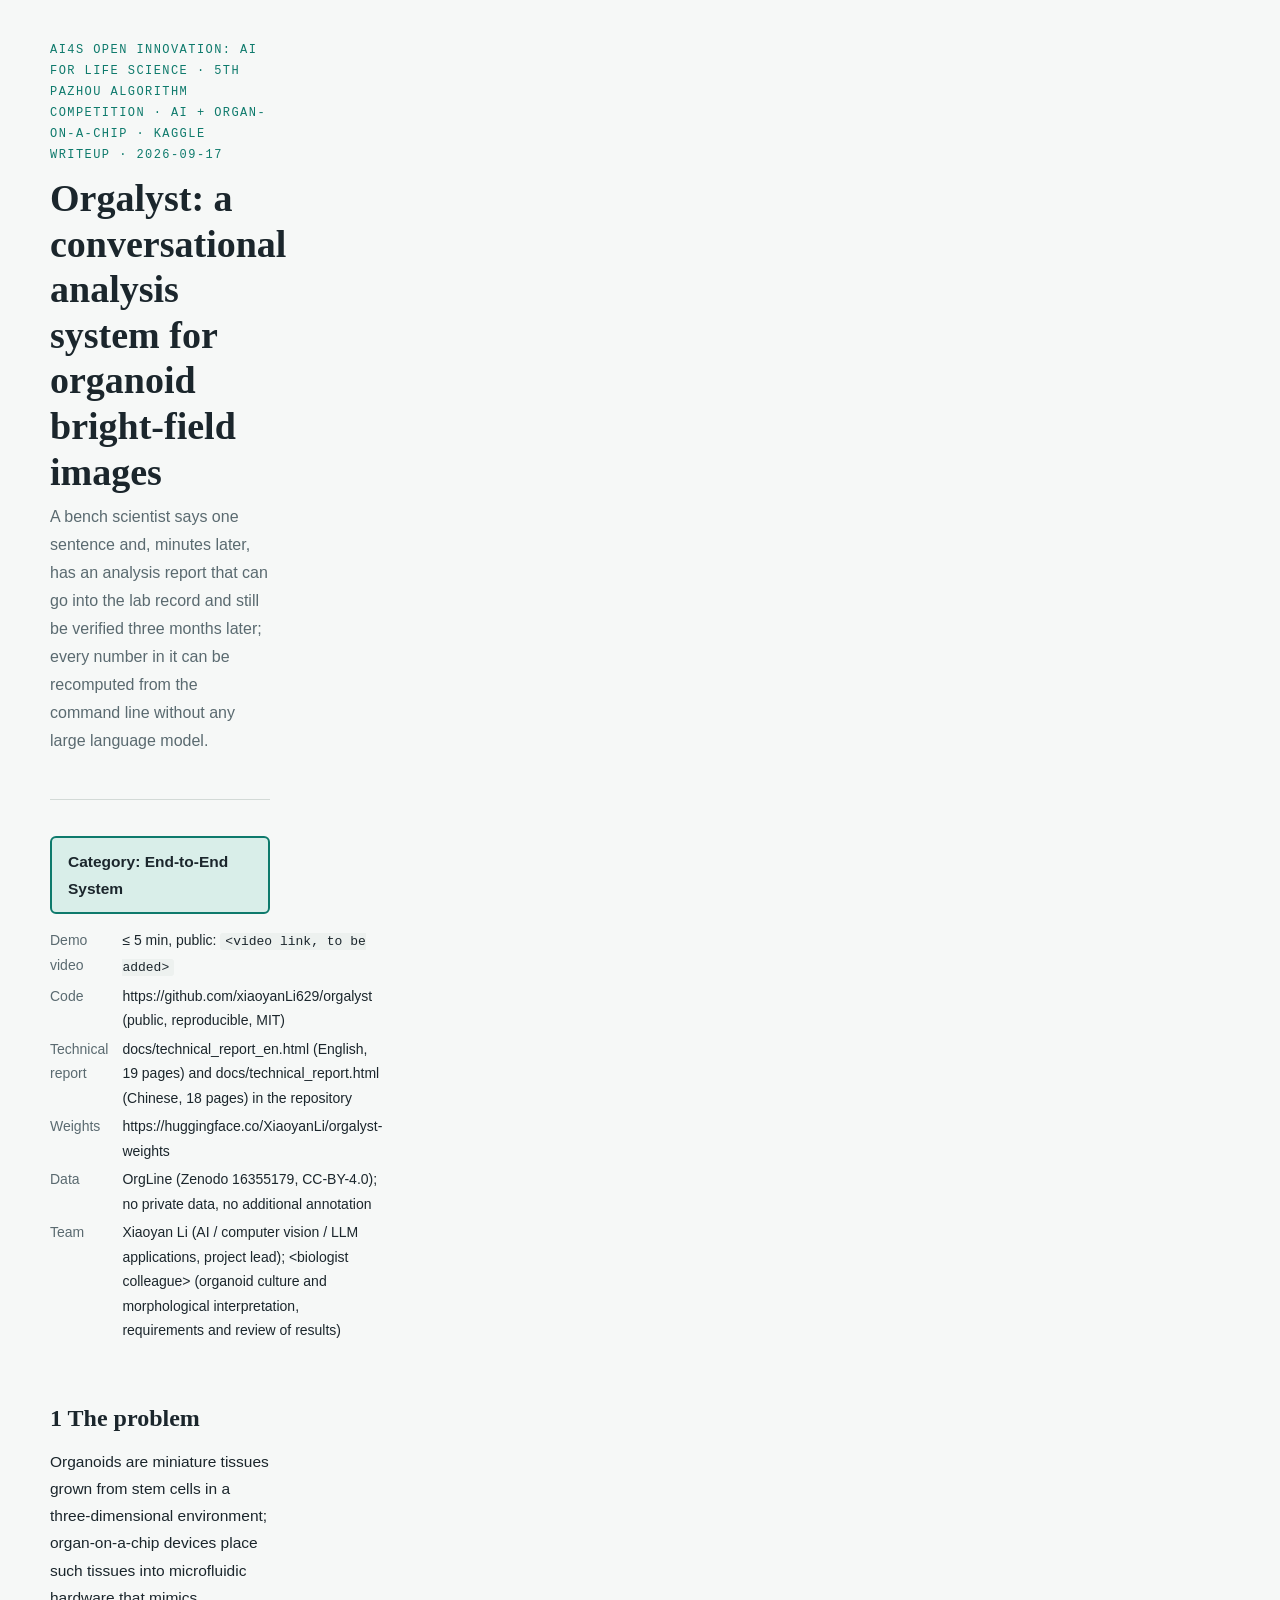
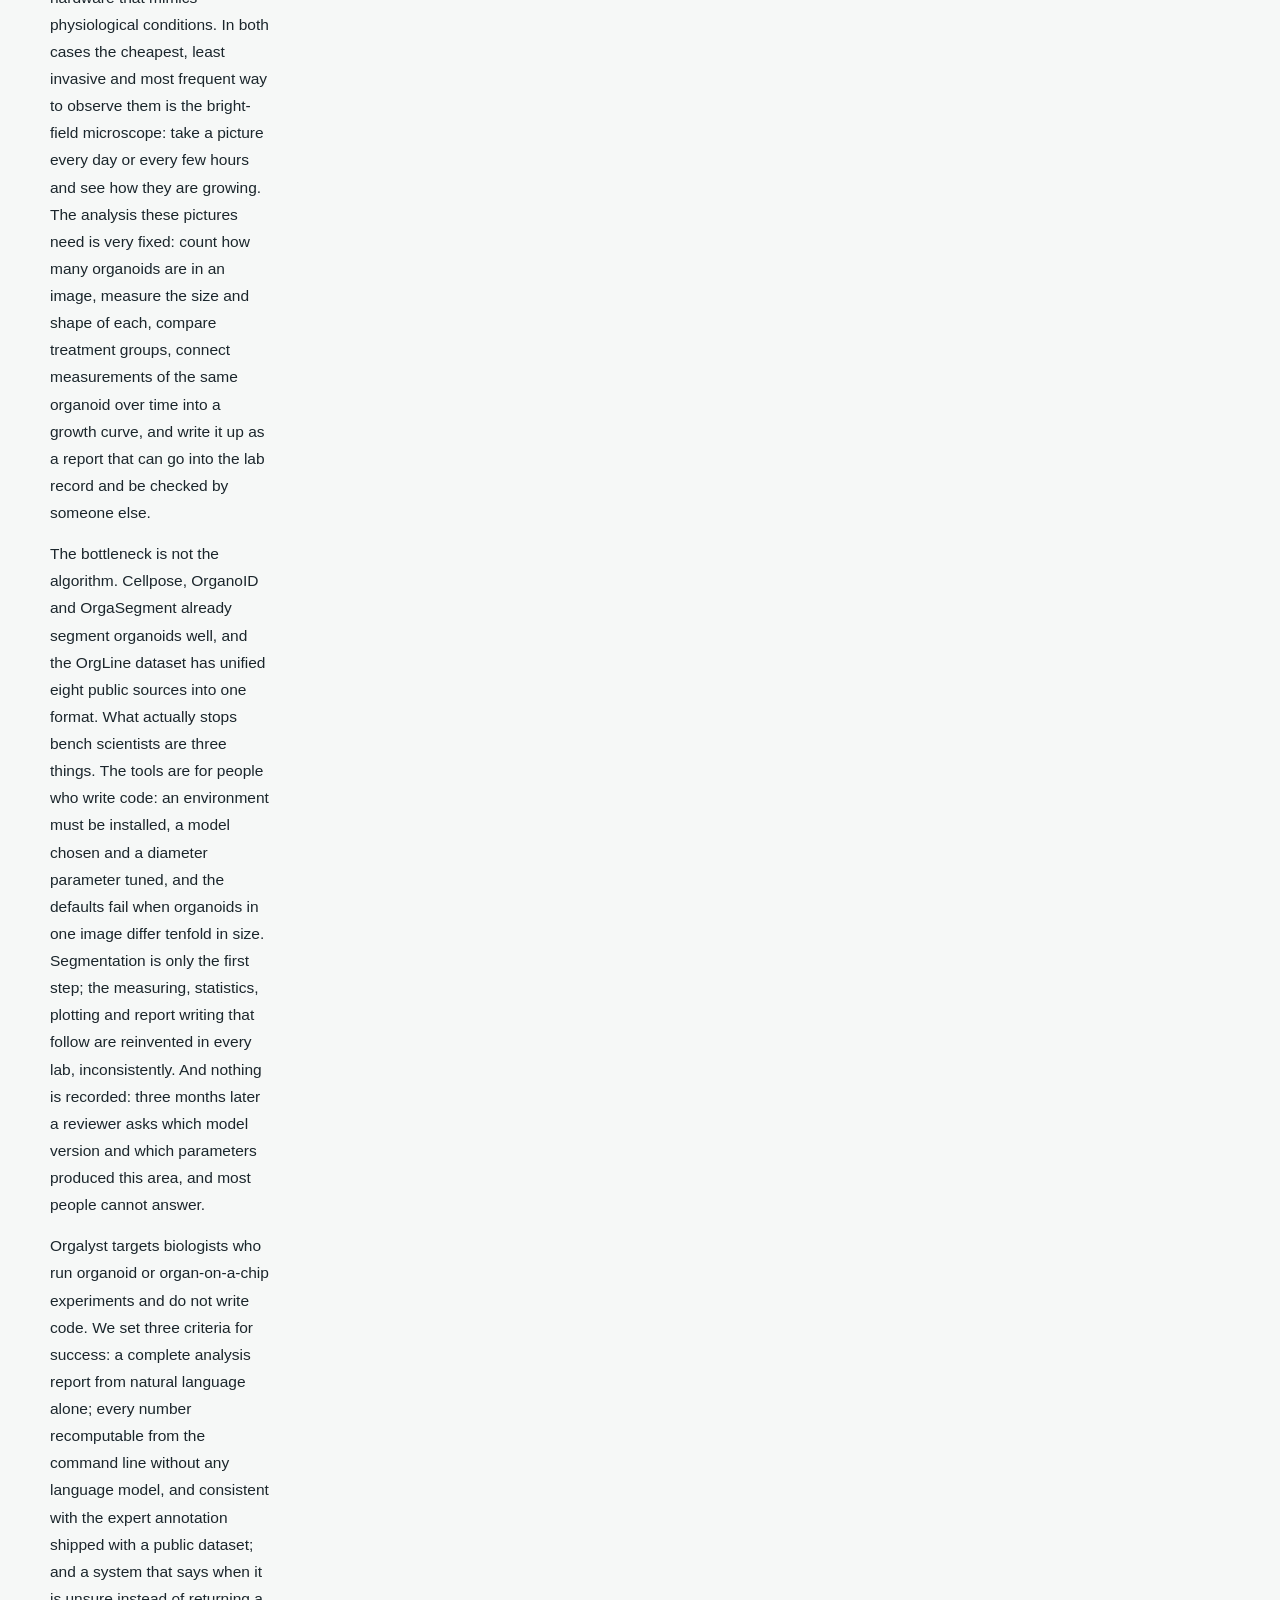
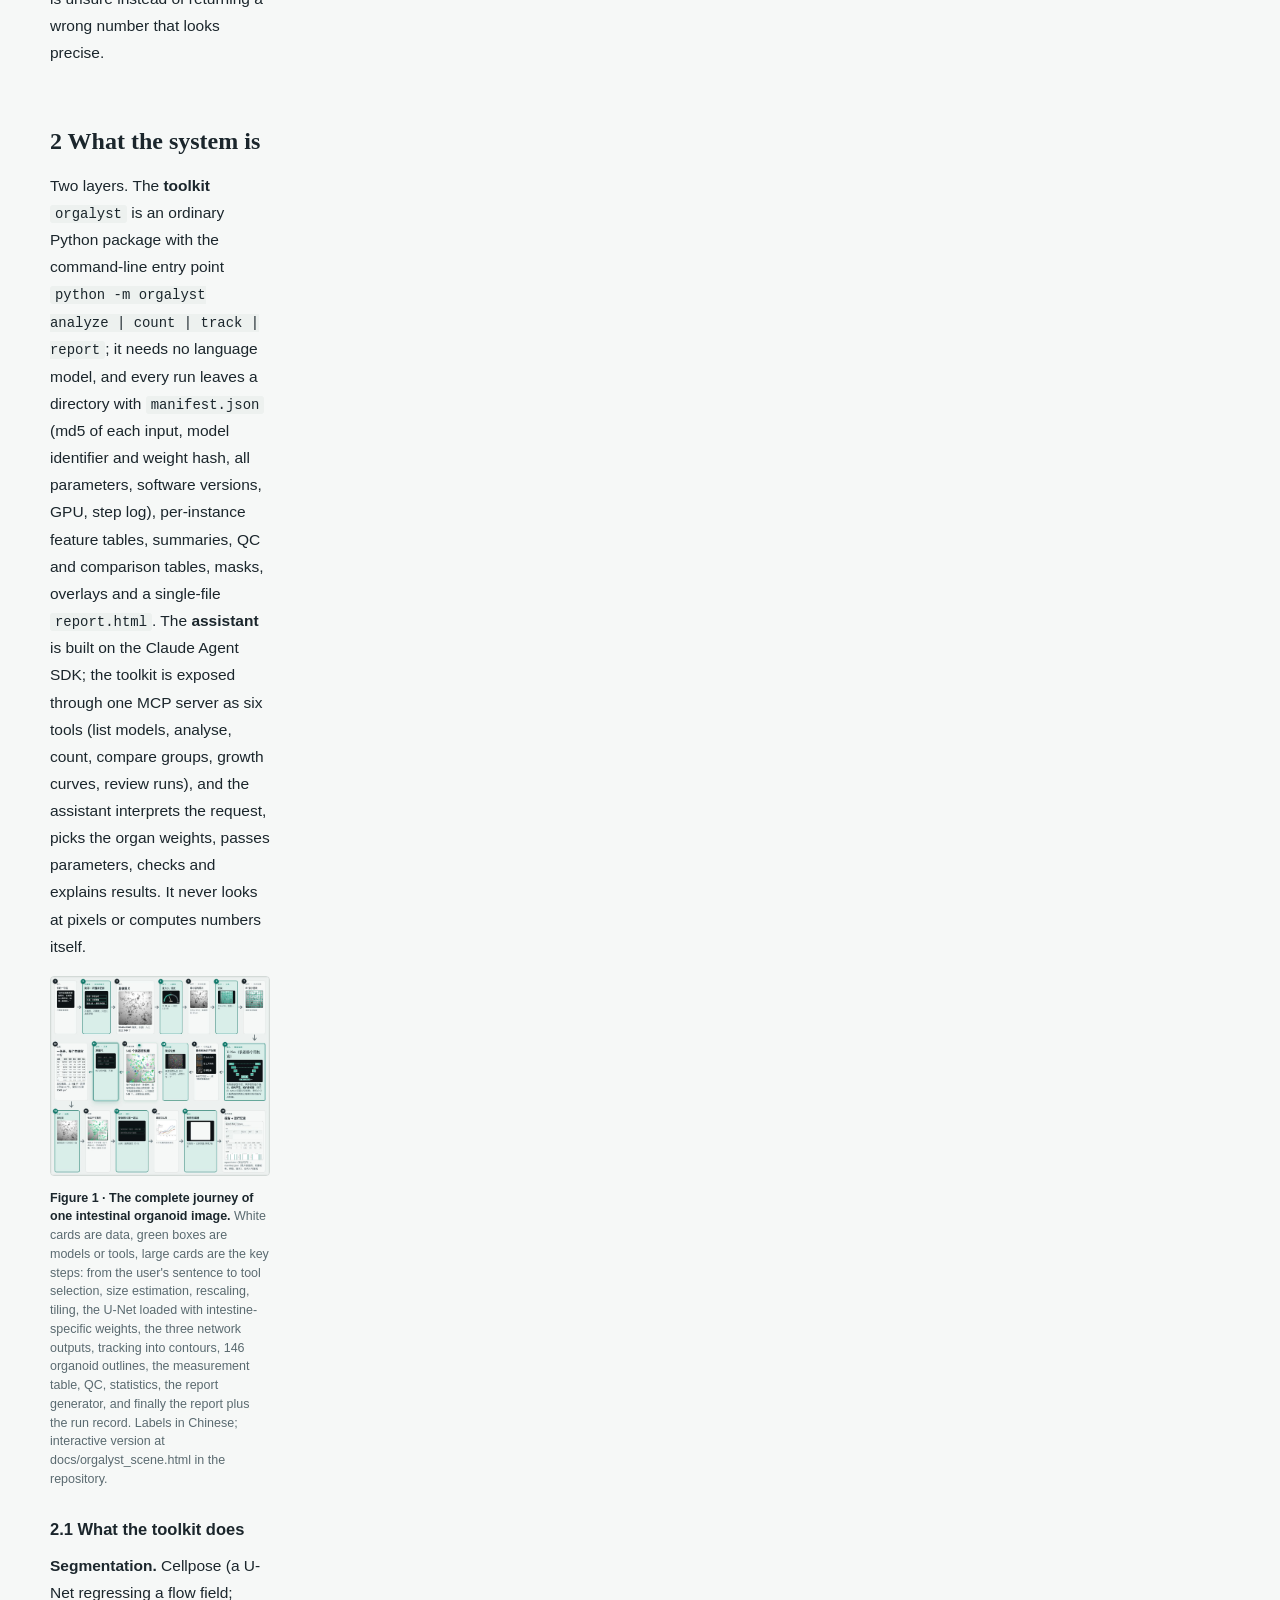
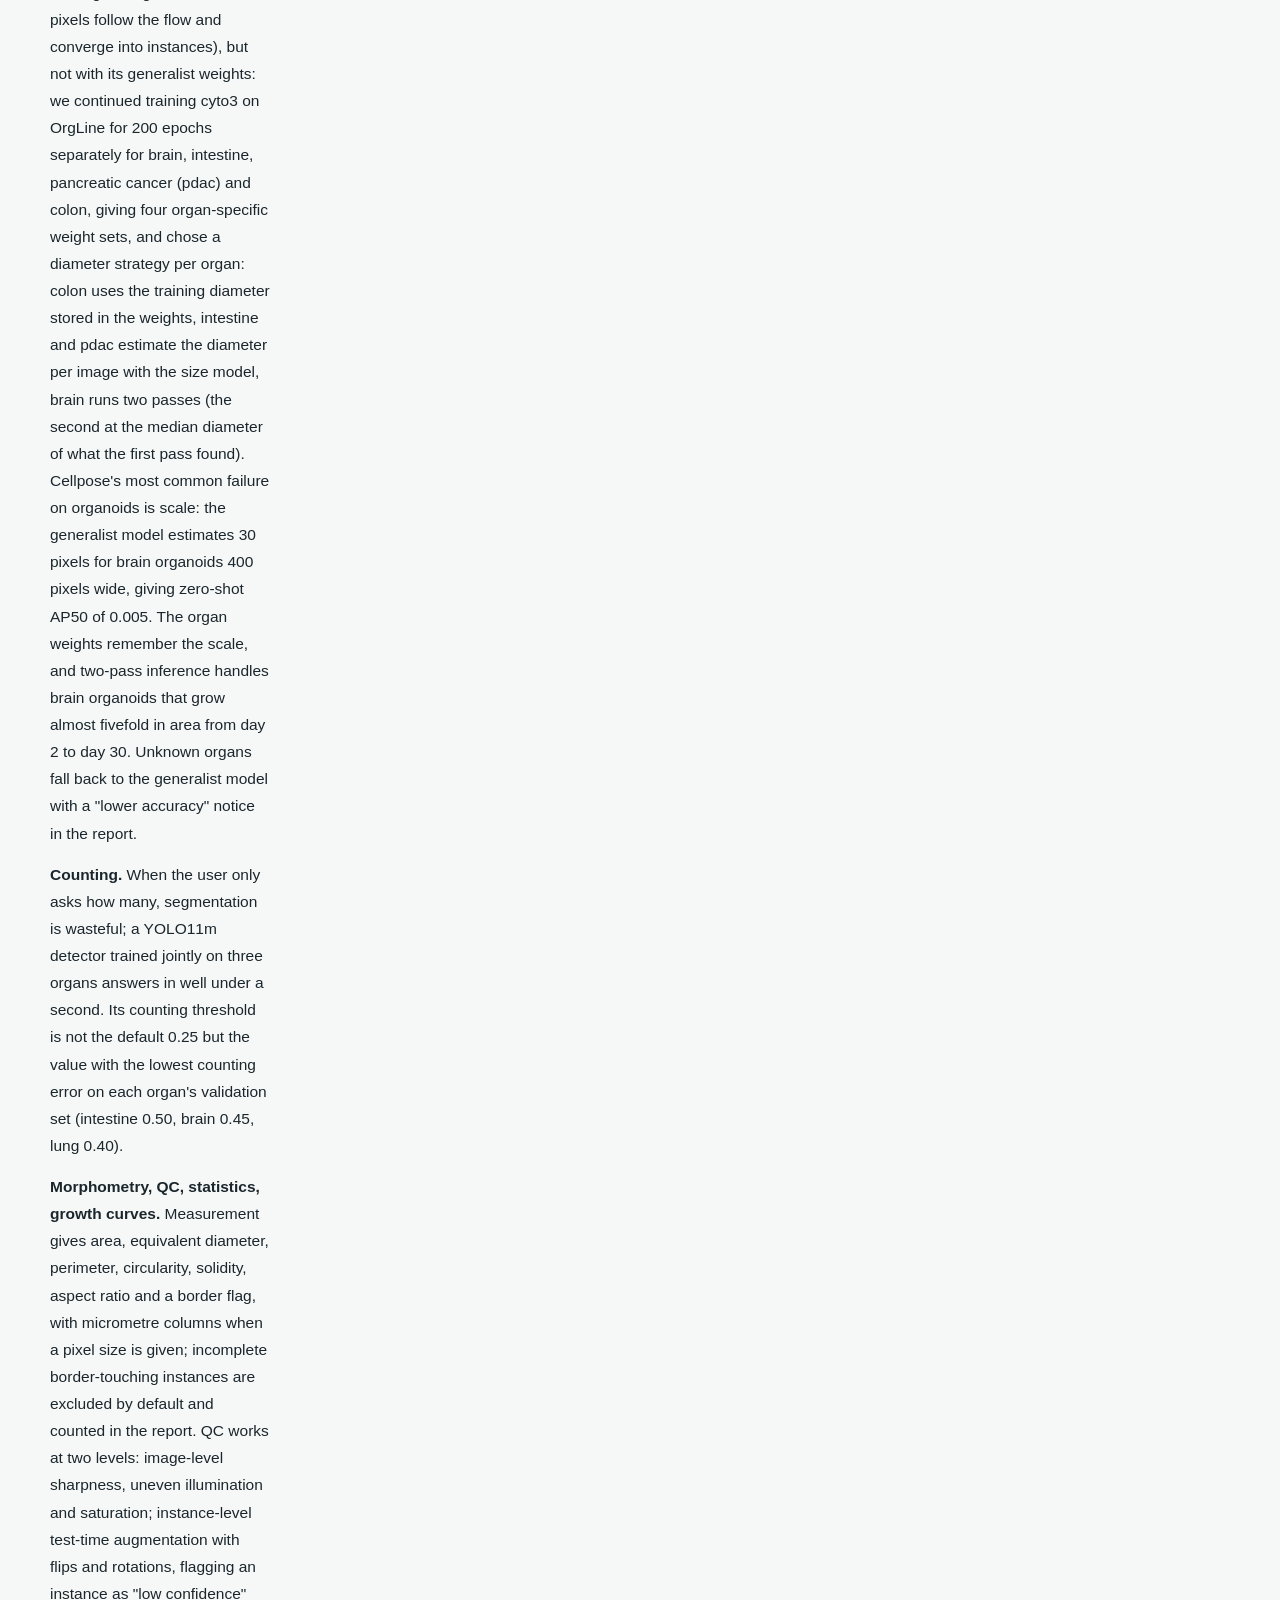
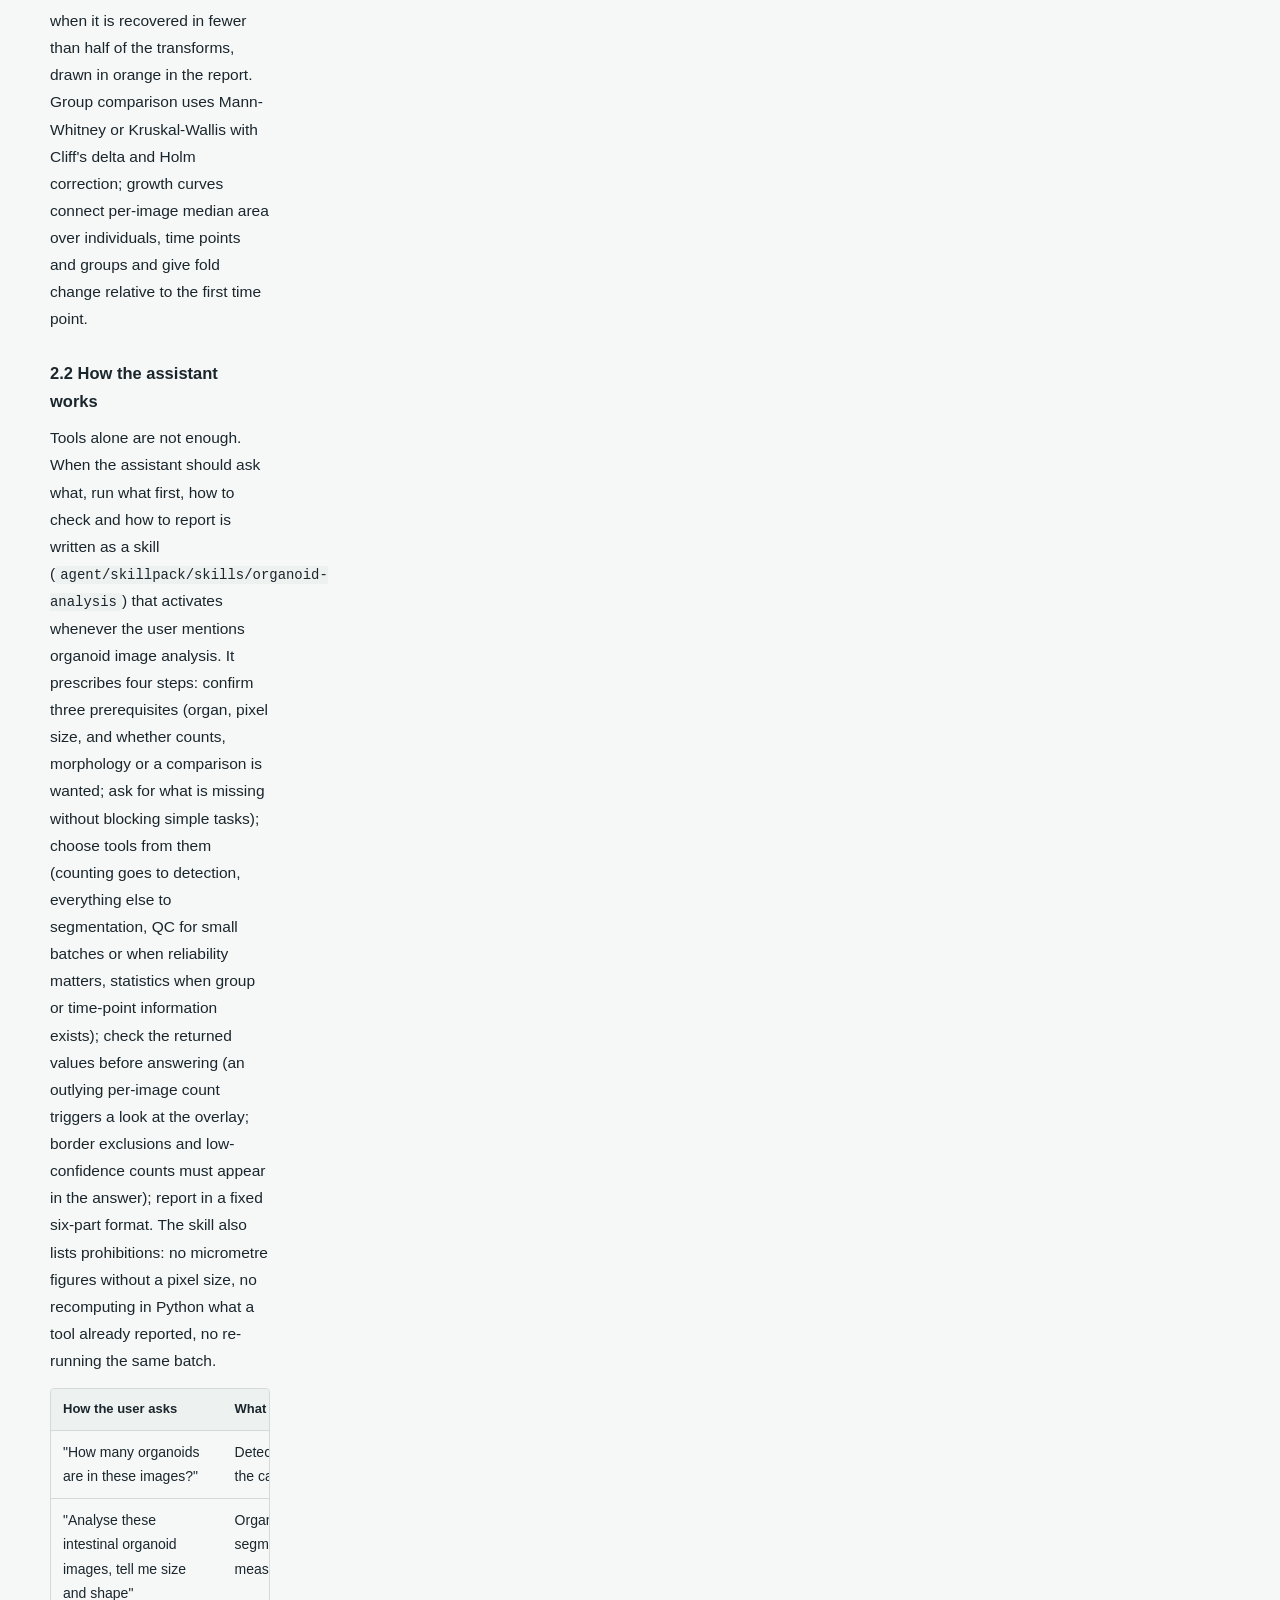
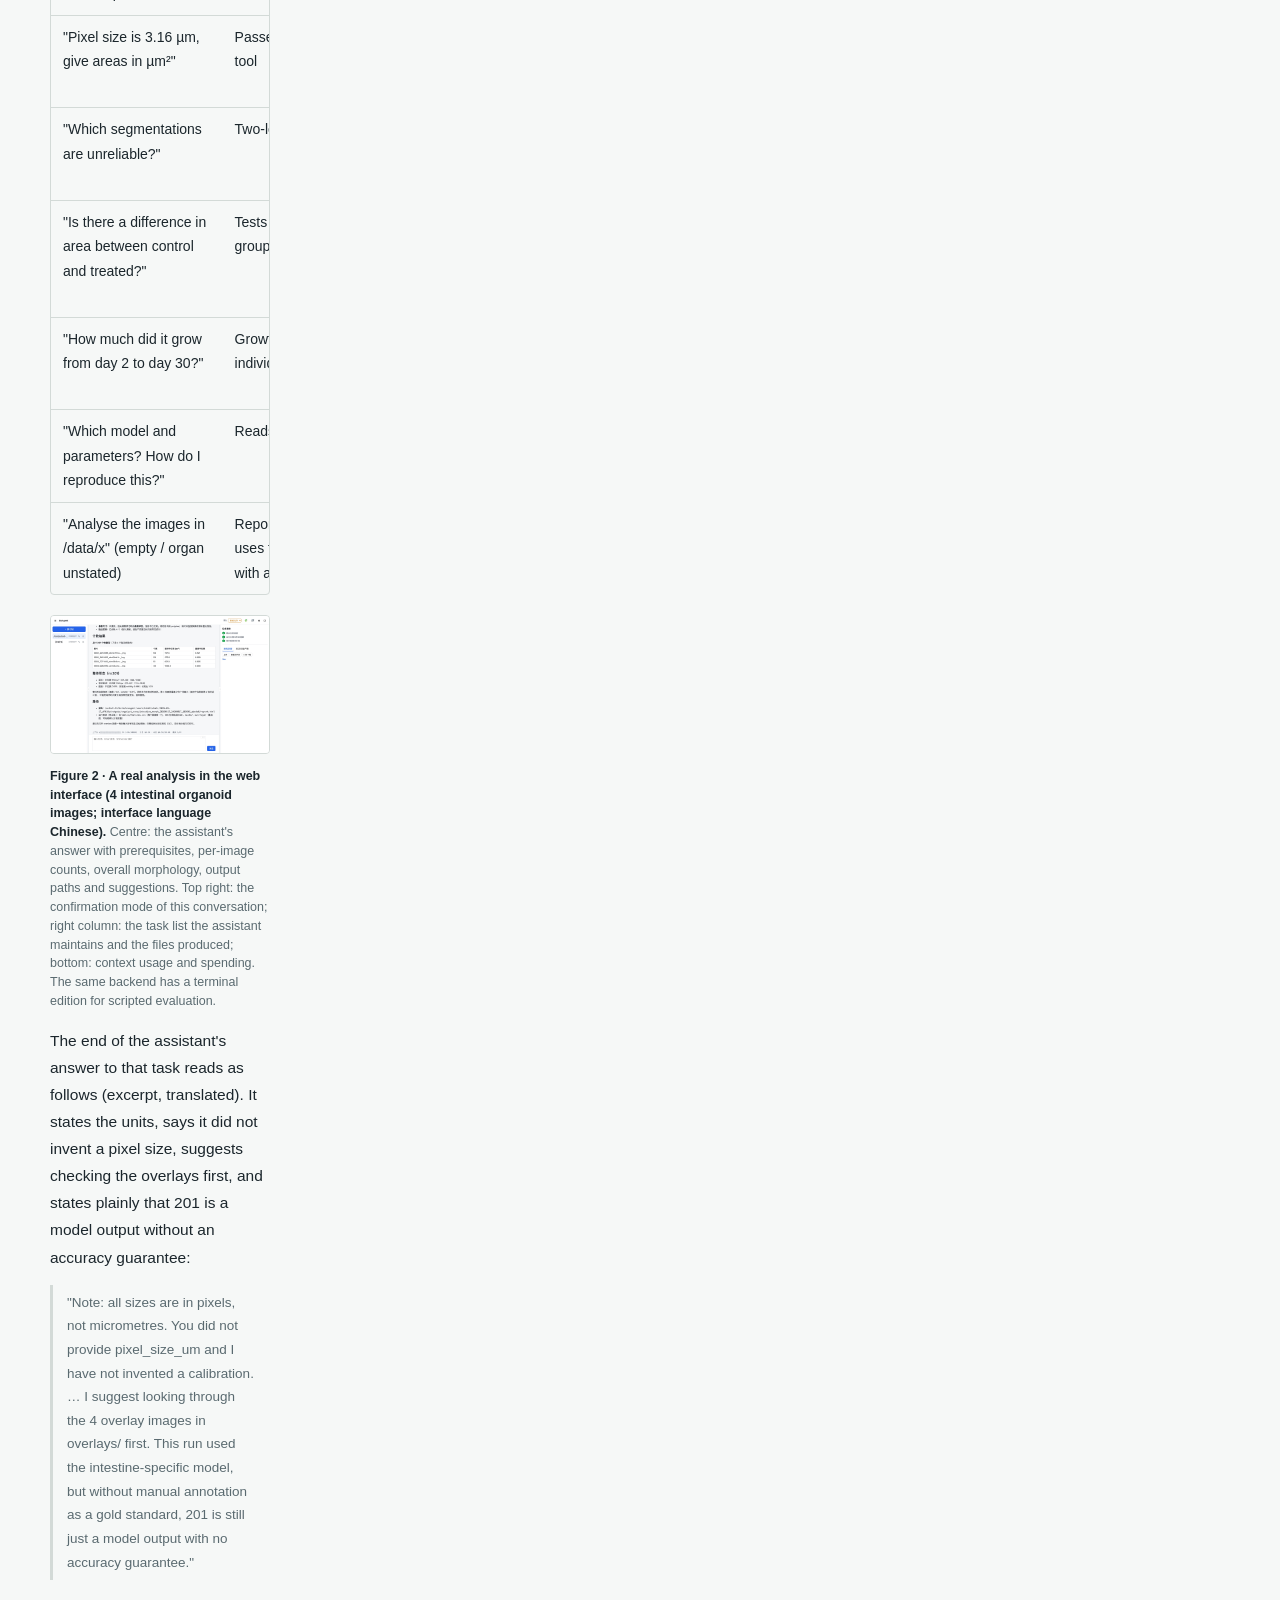
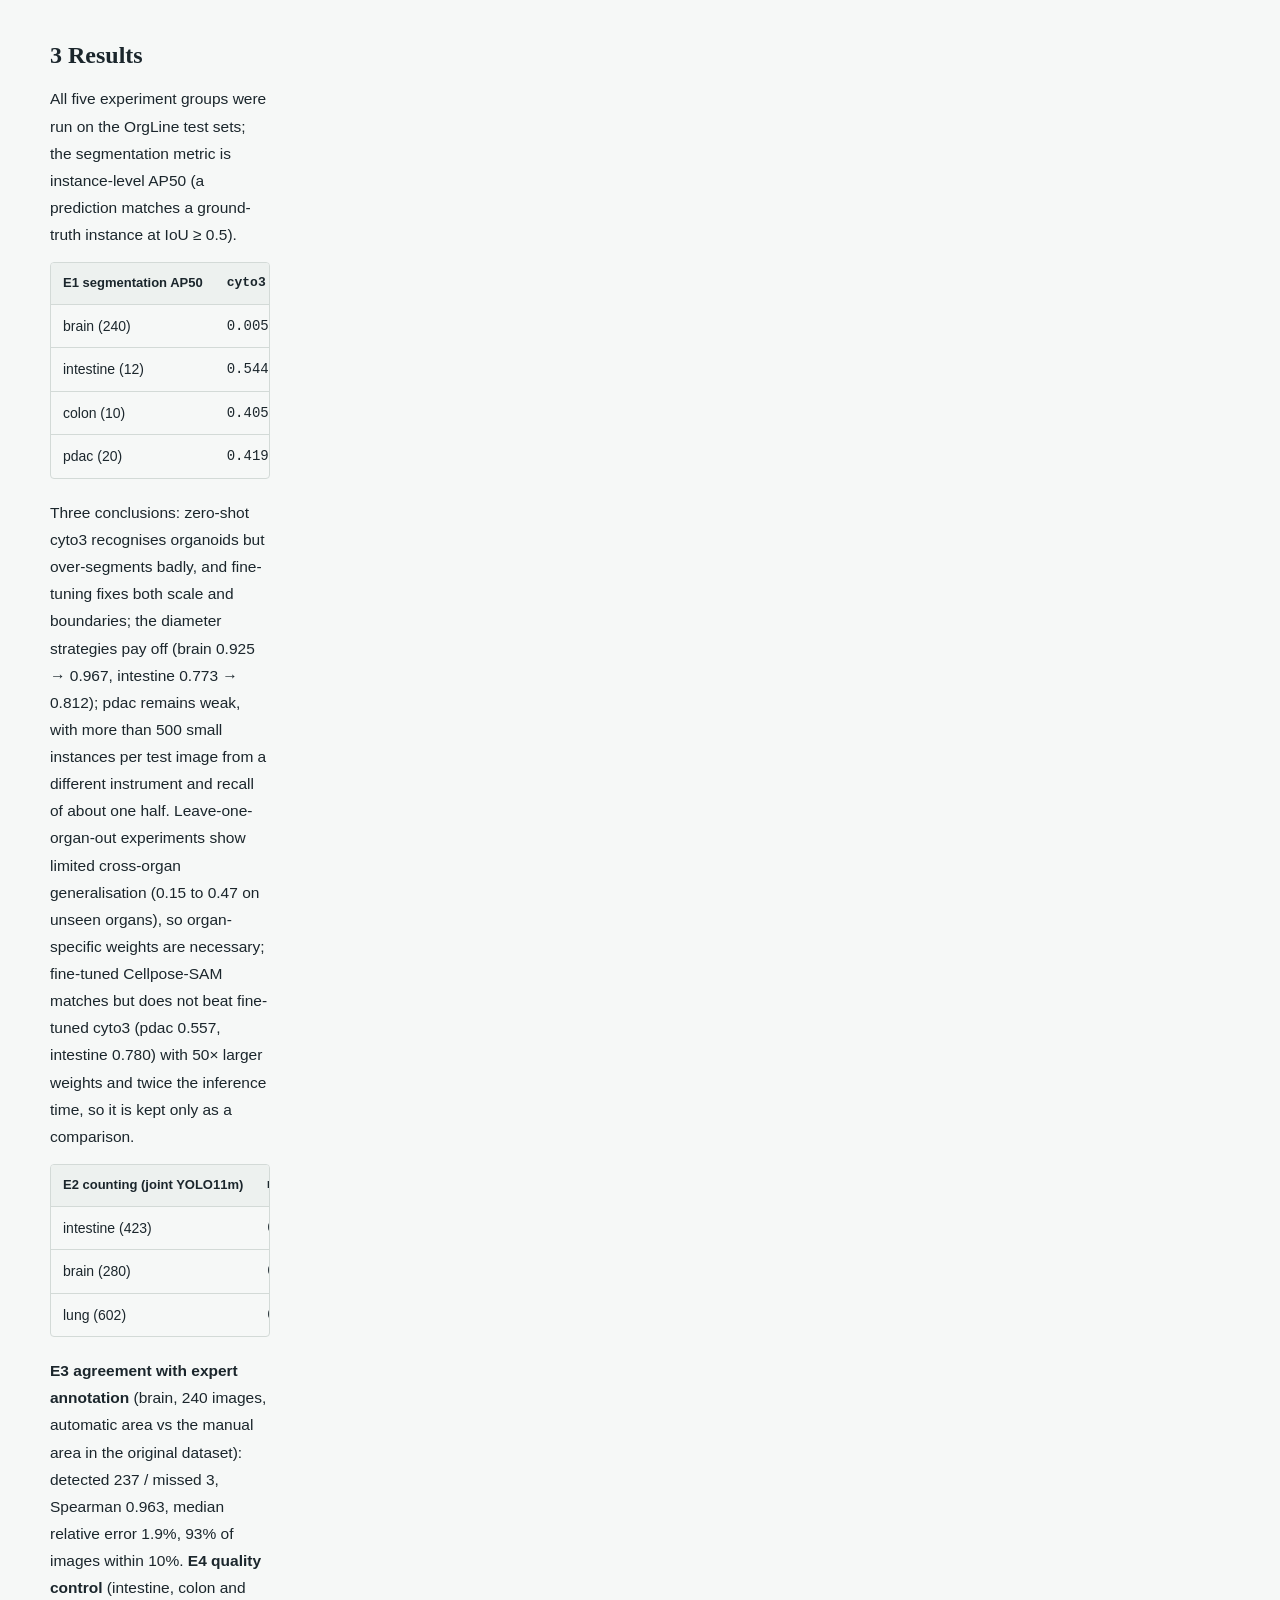
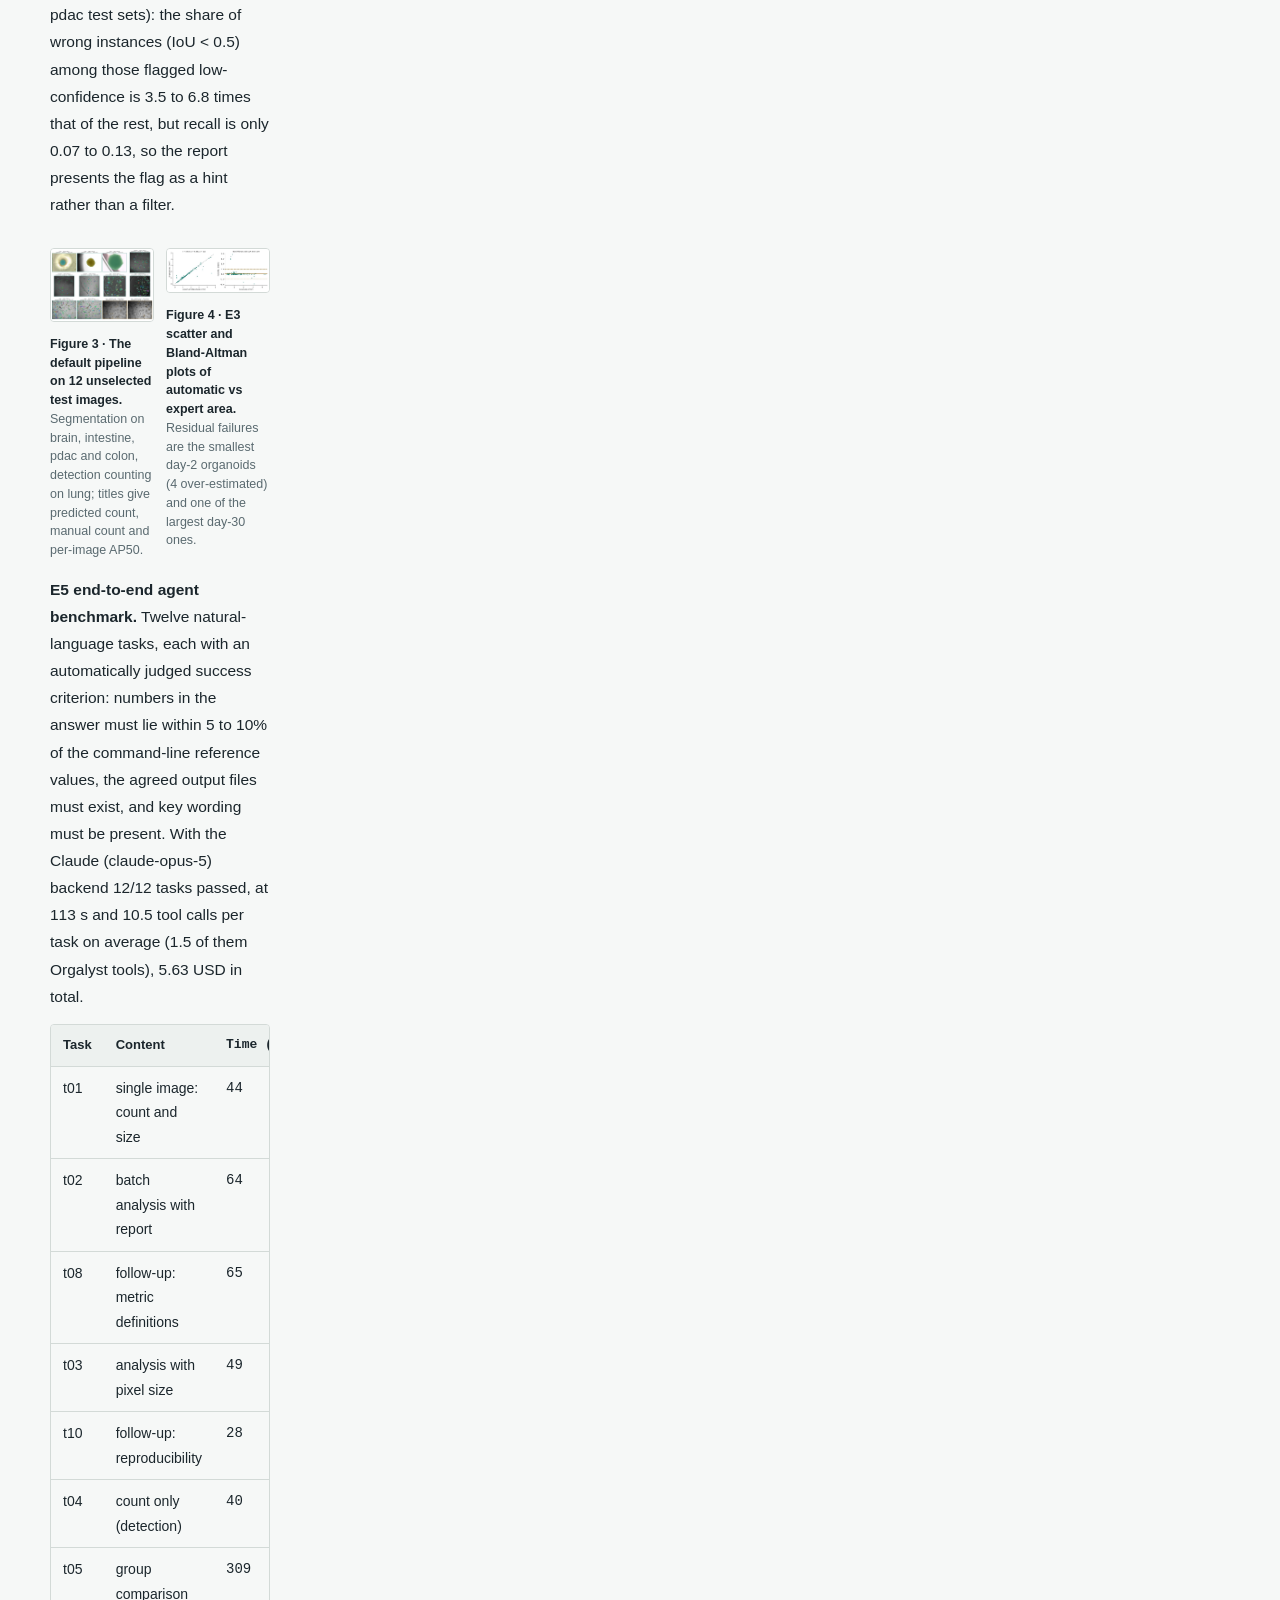
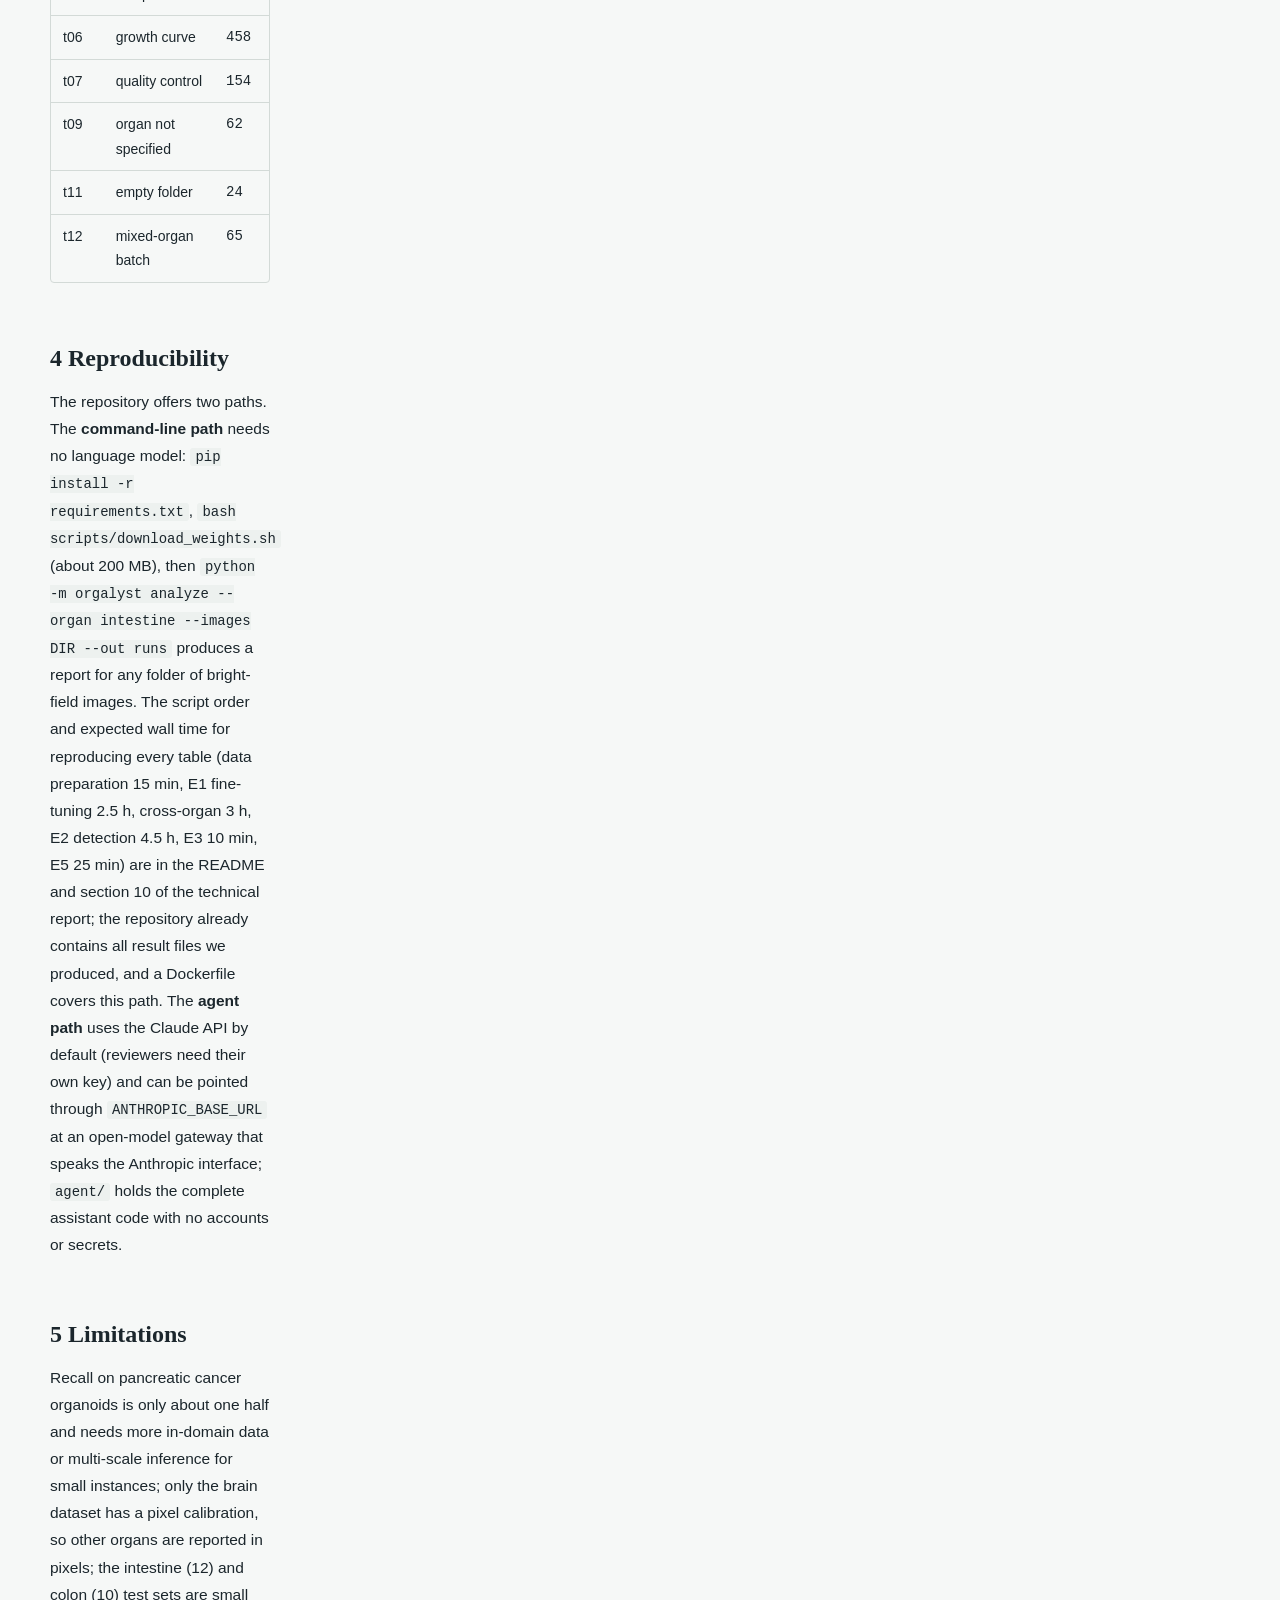
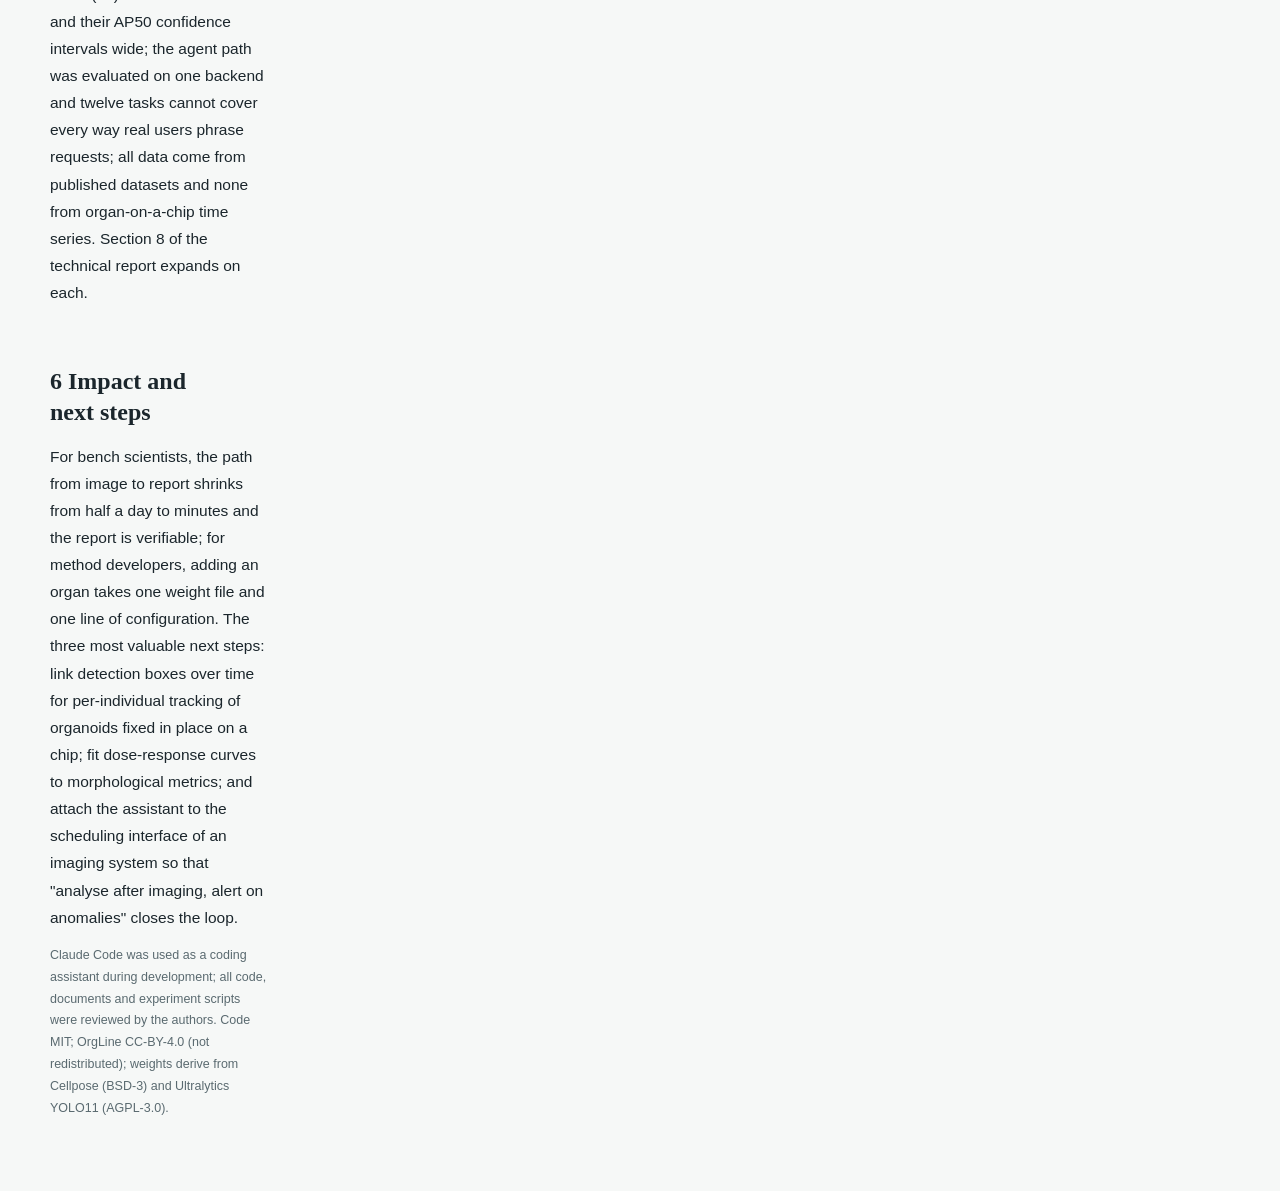
==== docs/kaggle_writeup_en.html @ 52264059 "docs: Kaggle writeup as HTML + PDF (zh 7 pp, en 8 pp), replaces the Markdown drafts" ====
<!DOCTYPE html><html lang="en"><head><meta charset="utf-8"><meta name="viewport" content="width=device-width,initial-scale=1"><title>Orgalyst · Kaggle Writeup</title><style>
:root{
  --paper:#F6F8F7; --ink:#1B262C; --muted:#5A6A70; --rule:#D3DAD7; --panel:#EDF1EF;
  --accent:#0E7A6C; --accent-ink:#FFFFFF; --accent-soft:#D9EEE9;
  --warn:#9A6A12; --warn-soft:#F5E9CF;
  --mono:ui-monospace,SFMono-Regular,Menlo,Consolas,monospace;
  --serif:"Songti SC","STSong","Noto Serif SC","SimSun",serif;
  --sans:ui-sans-serif,-apple-system,"PingFang SC","Hiragino Sans GB","Microsoft YaHei",sans-serif;
}
@media (prefers-color-scheme: dark){
  :root:not([data-theme="light"]){
    --paper:#131A1D; --ink:#E3E9E6; --muted:#98A7AB; --rule:#2C3A3F; --panel:#1B2529;
    --accent:#3FB59F; --accent-ink:#0B1A17; --accent-soft:#173430;
    --warn:#D9A648; --warn-soft:#3A2E14;
  }
}
:root[data-theme="dark"]{
  --paper:#131A1D; --ink:#E3E9E6; --muted:#98A7AB; --rule:#2C3A3F; --panel:#1B2529;
  --accent:#3FB59F; --accent-ink:#0B1A17; --accent-soft:#173430;
  --warn:#D9A648; --warn-soft:#3A2E14;
}
*{box-sizing:border-box}
body{margin:0;background:var(--paper);color:var(--ink);font-family:var(--sans);font-size:15.5px;line-height:1.75;padding-inline:16px;padding-block:0 64px}
a{color:var(--accent)}
.wrap{max-width:1180px;margin:0 auto;display:grid;grid-template-columns:220px minmax(0,1fr);gap:48px}
@media (max-width:860px){.wrap{grid-template-columns:minmax(0,1fr)}nav.toc{position:static;border:0;padding:0;margin-top:24px}}
nav.toc{position:sticky;top:0;align-self:start;padding-top:40px;max-height:100vh;overflow:auto;font-size:13px;line-height:1.6}
nav.toc .k{font-family:var(--mono);font-size:11px;letter-spacing:.12em;text-transform:uppercase;color:var(--muted);margin-bottom:10px}
nav.toc a{display:block;color:var(--muted);text-decoration:none;padding:3px 0;border-left:2px solid transparent;padding-left:10px}
nav.toc a:hover,nav.toc a:focus-visible{color:var(--ink);border-left-color:var(--accent);outline:none}
main{max-width:76ch;padding-top:40px}
header.hd{border-bottom:1px solid var(--rule);padding-bottom:24px;margin-bottom:36px}
.eyebrow{font-family:var(--mono);font-size:12px;letter-spacing:.12em;text-transform:uppercase;color:var(--accent);margin-bottom:10px}
h1{font-family:var(--serif);font-size:38px;line-height:1.2;margin:0 0 8px;text-wrap:balance;font-weight:700}
.sub{color:var(--muted);font-size:16px;margin:0 0 20px}
h2{font-family:var(--serif);font-size:24px;line-height:1.3;margin:52px 0 14px;text-wrap:balance;font-weight:600;padding-top:8px}
h3{font-size:16.5px;margin:26px 0 8px;font-weight:700}
p{margin:0 0 14px}
ul,ol{margin:0 0 14px;padding-left:1.4em}
li{margin-bottom:6px}
.meta{display:grid;grid-template-columns:repeat(auto-fit,minmax(150px,1fr));gap:14px 24px;margin:0;font-size:14px}
.meta div{display:grid;gap:2px}
.meta dt{font-family:var(--mono);font-size:11px;letter-spacing:.1em;text-transform:uppercase;color:var(--muted)}
.meta dd{margin:0;font-weight:500}
.tw{overflow-x:auto;margin:12px 0 20px;border:1px solid var(--rule);border-radius:4px}
table{border-collapse:collapse;width:100%;font-size:14px;min-width:560px}
th,td{text-align:left;vertical-align:top;padding:9px 12px;border-bottom:1px solid var(--rule)}
th{background:var(--panel);font-weight:600;font-size:13px;white-space:nowrap}
tr:last-child td{border-bottom:0}
td.n,th.n{font-family:var(--mono);font-variant-numeric:tabular-nums;white-space:nowrap}
code,.mono{font-family:var(--mono);font-size:.9em}
code{background:var(--panel);padding:1px 5px;border-radius:3px}
pre{background:var(--panel);border:1px solid var(--rule);border-radius:4px;padding:12px 14px;overflow-x:auto;font-family:var(--mono);font-size:13px;line-height:1.55;margin:10px 0 18px}
.callout{border-left:3px solid var(--accent);background:var(--accent-soft);padding:12px 16px;border-radius:0 4px 4px 0;margin:16px 0 20px}
.callout.warn{border-left-color:var(--warn);background:var(--warn-soft)}
.callout p:last-child{margin-bottom:0}
.tag{display:inline-block;font-family:var(--mono);font-size:11px;letter-spacing:.06em;padding:1px 7px;border-radius:3px;background:var(--panel);color:var(--muted);border:1px solid var(--rule);white-space:nowrap}
.tag.p0{background:var(--accent);color:var(--accent-ink);border-color:var(--accent)}
.tag.p1{background:var(--accent-soft);color:var(--accent);border-color:transparent}
.arch{display:grid;gap:10px;margin:16px 0 24px;font-size:13.5px}
.layer{display:grid;grid-template-columns:130px minmax(0,1fr);border:1px solid var(--rule);border-radius:4px;overflow:hidden}
.layer .lab{background:var(--panel);padding:12px;font-family:var(--mono);font-size:11.5px;letter-spacing:.08em;text-transform:uppercase;color:var(--muted);display:flex;align-items:center}
.layer .boxes{display:flex;flex-wrap:wrap;gap:8px;padding:10px 12px}
.layer .box{border:1px solid var(--rule);border-radius:3px;padding:6px 10px;background:var(--paper)}
.layer .box.hi{border-color:var(--accent);background:var(--accent-soft)}
.layer.core{border-color:var(--accent)}
.flow{text-align:center;color:var(--muted);font-family:var(--mono);font-size:12px;line-height:1}
@media (max-width:600px){.layer{grid-template-columns:minmax(0,1fr)}.layer .lab{padding:8px 12px}}
.week{display:grid;grid-template-columns:110px minmax(0,1fr);gap:0 18px;border-top:1px solid var(--rule);padding:14px 0}
.week:last-child{border-bottom:1px solid var(--rule)}
.week .d{font-family:var(--mono);font-size:12.5px;color:var(--muted);line-height:1.5;padding-top:3px}
.week .d b{display:block;color:var(--ink);font-size:14px;font-family:var(--sans)}
.week ul{margin:0}
@media (max-width:600px){.week{grid-template-columns:minmax(0,1fr)}}
.small{font-size:13px;color:var(--muted)}
hr{border:0;border-top:1px solid var(--rule);margin:40px 0}
@media (prefers-reduced-motion:no-preference){html{scroll-behavior:smooth}}

body{background:var(--paper)}main{max-width:82ch}
.decl{border:2px solid var(--accent);border-radius:6px;padding:10px 16px;margin:14px 0;background:var(--accent-soft);font-weight:600}
.links{display:grid;grid-template-columns:auto 1fr;gap:4px 14px;font-size:14px;margin:12px 0}.links b{color:var(--muted);font-weight:500}.links code{font-size:13px}
figure{margin:16px 0}figure img{width:100%;border:1px solid var(--rule);border-radius:4px}figcaption{font-size:12.5px;color:var(--muted);line-height:1.5;margin-top:5px}figcaption b{color:var(--ink)}
.two{display:grid;grid-template-columns:1fr 1fr;gap:12px}@media(max-width:640px){.two{grid-template-columns:1fr}}
.small{font-size:12.5px;color:var(--muted)}
blockquote{border-left:3px solid var(--rule);margin:8px 0 14px;padding:6px 14px;color:var(--muted);font-size:13.5px}
@media print{nav.toc{display:none}.wrap{display:block}main{max-width:none}body{font-size:12.5px;line-height:1.6}h2{break-after:avoid}figure,table{break-inside:avoid}figure img{max-height:95mm;width:auto;max-width:100%;display:block;margin:0 auto}.two img{max-height:70mm}@page{margin:14mm}}
body{font-family:ui-sans-serif,-apple-system,"Helvetica Neue",Arial,sans-serif}</style></head><body><div class="wrap"><main>
<header class="hd"><div class="eyebrow">AI4S Open Innovation: AI for Life Science · 5th Pazhou Algorithm Competition · AI + Organ-on-a-Chip · Kaggle Writeup · 2026-09-17</div>
<h1>Orgalyst: a conversational analysis system for organoid bright-field images</h1>
<p class="sub">A bench scientist says one sentence and, minutes later, has an analysis report that can go into the lab record and still be verified three months later; every number in it can be recomputed from the command line without any large language model.</p></header>
<div class="decl">Category: End-to-End System</div>
<div class="links"><b>Demo video</b><span>≤ 5 min, public: <code>&lt;video link, to be added&gt;</code></span><b>Code</b><span>https://github.com/xiaoyanLi629/orgalyst (public, reproducible, MIT)</span><b>Technical report</b><span>docs/technical_report_en.html (English, 19 pages) and docs/technical_report.html (Chinese, 18 pages) in the repository</span><b>Weights</b><span>https://huggingface.co/XiaoyanLi/orgalyst-weights</span><b>Data</b><span>OrgLine (Zenodo 16355179, CC-BY-4.0); no private data, no additional annotation</span><b>Team</b><span>Xiaoyan Li (AI / computer vision / LLM applications, project lead); &lt;biologist colleague&gt; (organoid culture and morphological interpretation, requirements and review of results)</span></div>

<h2>1 The problem</h2>
<p>Organoids are miniature tissues grown from stem cells in a three-dimensional environment; organ-on-a-chip devices place such tissues into microfluidic hardware that mimics physiological conditions. In both cases the cheapest, least invasive and most frequent way to observe them is the bright-field microscope: take a picture every day or every few hours and see how they are growing. The analysis these pictures need is very fixed: count how many organoids are in an image, measure the size and shape of each, compare treatment groups, connect measurements of the same organoid over time into a growth curve, and write it up as a report that can go into the lab record and be checked by someone else.</p>
<p>The bottleneck is not the algorithm. Cellpose, OrganoID and OrgaSegment already segment organoids well, and the OrgLine dataset has unified eight public sources into one format. What actually stops bench scientists are three things. The tools are for people who write code: an environment must be installed, a model chosen and a diameter parameter tuned, and the defaults fail when organoids in one image differ tenfold in size. Segmentation is only the first step; the measuring, statistics, plotting and report writing that follow are reinvented in every lab, inconsistently. And nothing is recorded: three months later a reviewer asks which model version and which parameters produced this area, and most people cannot answer.</p>
<p>Orgalyst targets biologists who run organoid or organ-on-a-chip experiments and do not write code. We set three criteria for success: a complete analysis report from natural language alone; every number recomputable from the command line without any language model, and consistent with the expert annotation shipped with a public dataset; and a system that says when it is unsure instead of returning a wrong number that looks precise.</p>

<h2>2 What the system is</h2>
<p>Two layers. The <b>toolkit</b> <code>orgalyst</code> is an ordinary Python package with the command-line entry point <code>python -m orgalyst analyze | count | track | report</code>; it needs no language model, and every run leaves a directory with <code>manifest.json</code> (md5 of each input, model identifier and weight hash, all parameters, software versions, GPU, step log), per-instance feature tables, summaries, QC and comparison tables, masks, overlays and a single-file <code>report.html</code>. The <b>assistant</b> is built on the Claude Agent SDK; the toolkit is exposed through one MCP server as six tools (list models, analyse, count, compare groups, growth curves, review runs), and the assistant interprets the request, picks the organ weights, passes parameters, checks and explains results. It never looks at pixels or computes numbers itself.</p>
<figure><img src="[data-uri]"><figcaption><b>Figure 1 · The complete journey of one intestinal organoid image.</b> White cards are data, green boxes are models or tools, large cards are the key steps: from the user's sentence to tool selection, size estimation, rescaling, tiling, the U-Net loaded with intestine-specific weights, the three network outputs, tracking into contours, 146 organoid outlines, the measurement table, QC, statistics, the report generator, and finally the report plus the run record. Labels in Chinese; interactive version at docs/orgalyst_scene.html in the repository.</figcaption></figure>
<h3>2.1 What the toolkit does</h3>
<p><b>Segmentation.</b> Cellpose (a U-Net regressing a flow field; pixels follow the flow and converge into instances), but not with its generalist weights: we continued training cyto3 on OrgLine for 200 epochs separately for brain, intestine, pancreatic cancer (pdac) and colon, giving four organ-specific weight sets, and chose a diameter strategy per organ: colon uses the training diameter stored in the weights, intestine and pdac estimate the diameter per image with the size model, brain runs two passes (the second at the median diameter of what the first pass found). Cellpose's most common failure on organoids is scale: the generalist model estimates 30 pixels for brain organoids 400 pixels wide, giving zero-shot AP50 of 0.005. The organ weights remember the scale, and two-pass inference handles brain organoids that grow almost fivefold in area from day 2 to day 30. Unknown organs fall back to the generalist model with a "lower accuracy" notice in the report.</p>
<p><b>Counting.</b> When the user only asks how many, segmentation is wasteful; a YOLO11m detector trained jointly on three organs answers in well under a second. Its counting threshold is not the default 0.25 but the value with the lowest counting error on each organ's validation set (intestine 0.50, brain 0.45, lung 0.40).</p>
<p><b>Morphometry, QC, statistics, growth curves.</b> Measurement gives area, equivalent diameter, perimeter, circularity, solidity, aspect ratio and a border flag, with micrometre columns when a pixel size is given; incomplete border-touching instances are excluded by default and counted in the report. QC works at two levels: image-level sharpness, uneven illumination and saturation; instance-level test-time augmentation with flips and rotations, flagging an instance as "low confidence" when it is recovered in fewer than half of the transforms, drawn in orange in the report. Group comparison uses Mann-Whitney or Kruskal-Wallis with Cliff's delta and Holm correction; growth curves connect per-image median area over individuals, time points and groups and give fold change relative to the first time point.</p>
<h3>2.2 How the assistant works</h3>
<p>Tools alone are not enough. When the assistant should ask what, run what first, how to check and how to report is written as a skill (<code>agent/skillpack/skills/organoid-analysis</code>) that activates whenever the user mentions organoid image analysis. It prescribes four steps: confirm three prerequisites (organ, pixel size, and whether counts, morphology or a comparison is wanted; ask for what is missing without blocking simple tasks); choose tools from them (counting goes to detection, everything else to segmentation, QC for small batches or when reliability matters, statistics when group or time-point information exists); check the returned values before answering (an outlying per-image count triggers a look at the overlay; border exclusions and low-confidence counts must appear in the answer); report in a fixed six-part format. The skill also lists prohibitions: no micrometre figures without a pixel size, no recomputing in Python what a tool already reported, no re-running the same batch.</p>
<div class="tw"><table><tr><th>How the user asks</th><th>What the assistant does</th><th>What the user gets</th></tr>
<tr><td>"How many organoids are in these images?"</td><td>Detector counts per image at the calibrated threshold</td><td>Per-image count table, images with boxes</td></tr>
<tr><td>"Analyse these intestinal organoid images, tell me size and shape"</td><td>Organ weights, segmentation, measurement, report</td><td>Total, per-image table, medians and IQR of area / diameter / circularity, report.html</td></tr>
<tr><td>"Pixel size is 3.16 µm, give areas in µm²"</td><td>Passes the calibration to the tool</td><td>Results in micrometres; without a calibration it says "pixels only"</td></tr>
<tr><td>"Which segmentations are unreliable?"</td><td>Two-level QC</td><td>Image-quality metrics, low-confidence instances in orange</td></tr>
<tr><td>"Is there a difference in area between control and treated?"</td><td>Tests and effect sizes from a group file</td><td>Medians per group, p value, Cliff's delta, box plot, plain-language conclusion</td></tr>
<tr><td>"How much did it grow from day 2 to day 30?"</td><td>Growth curves over individuals and time points</td><td>First and last values, fold change, mean curve per group</td></tr>
<tr><td>"Which model and parameters? How do I reproduce this?"</td><td>Reads the run manifest</td><td>Path of manifest.json and the hashes, parameters and versions it records</td></tr>
<tr><td>"Analyse the images in /data/x" (empty / organ unstated)</td><td>Reports no images found; or uses the generalist model with a caveat</td><td>One clear statement instead of a plausible-looking number</td></tr></table></div>
<figure><img src="[data-uri]"><figcaption><b>Figure 2 · A real analysis in the web interface (4 intestinal organoid images; interface language Chinese).</b> Centre: the assistant's answer with prerequisites, per-image counts, overall morphology, output paths and suggestions. Top right: the confirmation mode of this conversation; right column: the task list the assistant maintains and the files produced; bottom: context usage and spending. The same backend has a terminal edition for scripted evaluation.</figcaption></figure>
<p>The end of the assistant's answer to that task reads as follows (excerpt, translated). It states the units, says it did not invent a pixel size, suggests checking the overlays first, and states plainly that 201 is a model output without an accuracy guarantee:</p>
<blockquote>"Note: all sizes are in pixels, not micrometres. You did not provide pixel_size_um and I have not invented a calibration. … I suggest looking through the 4 overlay images in overlays/ first. This run used the intestine-specific model, but without manual annotation as a gold standard, 201 is still just a model output with no accuracy guarantee."</blockquote>

<h2>3 Results</h2>
<p>All five experiment groups were run on the OrgLine test sets; the segmentation metric is instance-level AP50 (a prediction matches a ground-truth instance at IoU ≥ 0.5).</p>
<div class="tw"><table><tr><th>E1 segmentation AP50</th><th class="n">cyto3 zero-shot</th><th class="n">Per-organ fine-tuned</th><th class="n">Fine-tuned + per-image diameter strategy (default)</th><th class="n">GT diameter (upper bound)</th></tr>
<tr><td>brain (240)</td><td class="n">0.005</td><td class="n">0.925</td><td class="n"><b>0.967</b></td><td class="n">0.975</td></tr><tr><td>intestine (12)</td><td class="n">0.544</td><td class="n">0.773</td><td class="n"><b>0.812</b></td><td class="n">0.812</td></tr><tr><td>colon (10)</td><td class="n">0.405</td><td class="n"><b>0.815</b></td><td class="n">0.814</td><td class="n">0.800</td></tr><tr><td>pdac (20)</td><td class="n">0.419</td><td class="n">0.564</td><td class="n"><b>0.591</b></td><td class="n">0.605</td></tr></table></div>
<p>Three conclusions: zero-shot cyto3 recognises organoids but over-segments badly, and fine-tuning fixes both scale and boundaries; the diameter strategies pay off (brain 0.925 → 0.967, intestine 0.773 → 0.812); pdac remains weak, with more than 500 small instances per test image from a different instrument and recall of about one half. Leave-one-organ-out experiments show limited cross-organ generalisation (0.15 to 0.47 on unseen organs), so organ-specific weights are necessary; fine-tuned Cellpose-SAM matches but does not beat fine-tuned cyto3 (pdac 0.557, intestine 0.780) with 50× larger weights and twice the inference time, so it is kept only as a comparison.</p>
<div class="tw"><table><tr><th>E2 counting (joint YOLO11m)</th><th class="n">mAP50</th><th class="n">Calibrated threshold</th><th class="n">Count MAPE (0.25 → calibrated)</th><th class="n">Median relative error</th></tr><tr><td>intestine (423)</td><td class='n'>0.948</td><td class='n'>0.5</td><td class='n'>0.262 → 0.207</td><td class='n'>0.13</td></tr><tr><td>brain (280)</td><td class='n'>0.995</td><td class='n'>0.45</td><td class='n'>0.018 → 0.004</td><td class='n'>0.00</td></tr><tr><td>lung (602)</td><td class='n'>0.936</td><td class='n'>0.4</td><td class='n'>0.235 → 0.168</td><td class='n'>0.11</td></tr></table></div>
<p><b>E3 agreement with expert annotation</b> (brain, 240 images, automatic area vs the manual area in the original dataset): detected 237 / missed 3, Spearman 0.963, median relative error 1.9%, 93% of images within 10%. <b>E4 quality control</b> (intestine, colon and pdac test sets): the share of wrong instances (IoU < 0.5) among those flagged low-confidence is 3.5 to 6.8 times that of the rest, but recall is only 0.07 to 0.13, so the report presents the flag as a hint rather than a filter.</p>
<div class="two"><figure><img src="[data-uri]"><figcaption><b>Figure 3 · The default pipeline on 12 unselected test images.</b> Segmentation on brain, intestine, pdac and colon, detection counting on lung; titles give predicted count, manual count and per-image AP50.</figcaption></figure><figure><img src="[data-uri]"><figcaption><b>Figure 4 · E3 scatter and Bland-Altman plots of automatic vs expert area.</b> Residual failures are the smallest day-2 organoids (4 over-estimated) and one of the largest day-30 ones.</figcaption></figure></div>
<p><b>E5 end-to-end agent benchmark.</b> Twelve natural-language tasks, each with an automatically judged success criterion: numbers in the answer must lie within 5 to 10% of the command-line reference values, the agreed output files must exist, and key wording must be present. With the Claude (claude-opus-5) backend 12/12 tasks passed, at 113 s and 10.5 tool calls per task on average (1.5 of them Orgalyst tools), 5.63 USD in total.</p>
<div class="tw"><table><tr><th>Task</th><th>Content</th><th class="n">Time (s)</th><th class="n">Tool calls</th><th class="n">of which Orgalyst</th><th>Verdict</th></tr><tr><td>t01</td><td>single image: count and size</td><td class='n'>44</td><td class='n'>2</td><td class='n'>1</td><td>pass</td></tr><tr><td>t02</td><td>batch analysis with report</td><td class='n'>64</td><td class='n'>3</td><td class='n'>1</td><td>pass</td></tr><tr><td>t08</td><td>follow-up: metric definitions</td><td class='n'>65</td><td class='n'>5</td><td class='n'>0</td><td>pass</td></tr><tr><td>t03</td><td>analysis with pixel size</td><td class='n'>49</td><td class='n'>2</td><td class='n'>1</td><td>pass</td></tr><tr><td>t10</td><td>follow-up: reproducibility</td><td class='n'>28</td><td class='n'>2</td><td class='n'>0</td><td>pass</td></tr><tr><td>t04</td><td>count only (detection)</td><td class='n'>40</td><td class='n'>1</td><td class='n'>1</td><td>pass</td></tr><tr><td>t05</td><td>group comparison</td><td class='n'>309</td><td class='n'>31</td><td class='n'>5</td><td>pass</td></tr><tr><td>t06</td><td>growth curve</td><td class='n'>458</td><td class='n'>46</td><td class='n'>3</td><td>pass</td></tr><tr><td>t07</td><td>quality control</td><td class='n'>154</td><td class='n'>18</td><td class='n'>1</td><td>pass</td></tr><tr><td>t09</td><td>organ not specified</td><td class='n'>62</td><td class='n'>3</td><td class='n'>2</td><td>pass</td></tr><tr><td>t11</td><td>empty folder</td><td class='n'>24</td><td class='n'>2</td><td class='n'>0</td><td>pass</td></tr><tr><td>t12</td><td>mixed-organ batch</td><td class='n'>65</td><td class='n'>11</td><td class='n'>3</td><td>pass</td></tr></table></div>

<h2>4 Reproducibility</h2>
<p>The repository offers two paths. The <b>command-line path</b> needs no language model: <code>pip install -r requirements.txt</code>, <code>bash scripts/download_weights.sh</code> (about 200 MB), then <code>python -m orgalyst analyze --organ intestine --images DIR --out runs</code> produces a report for any folder of bright-field images. The script order and expected wall time for reproducing every table (data preparation 15 min, E1 fine-tuning 2.5 h, cross-organ 3 h, E2 detection 4.5 h, E3 10 min, E5 25 min) are in the README and section 10 of the technical report; the repository already contains all result files we produced, and a Dockerfile covers this path. The <b>agent path</b> uses the Claude API by default (reviewers need their own key) and can be pointed through <code>ANTHROPIC_BASE_URL</code> at an open-model gateway that speaks the Anthropic interface; <code>agent/</code> holds the complete assistant code with no accounts or secrets.</p>

<h2>5 Limitations</h2>
<p>Recall on pancreatic cancer organoids is only about one half and needs more in-domain data or multi-scale inference for small instances; only the brain dataset has a pixel calibration, so other organs are reported in pixels; the intestine (12) and colon (10) test sets are small and their AP50 confidence intervals wide; the agent path was evaluated on one backend and twelve tasks cannot cover every way real users phrase requests; all data come from published datasets and none from organ-on-a-chip time series. Section 8 of the technical report expands on each.</p>

<h2>6 Impact and next steps</h2>
<p>For bench scientists, the path from image to report shrinks from half a day to minutes and the report is verifiable; for method developers, adding an organ takes one weight file and one line of configuration. The three most valuable next steps: link detection boxes over time for per-individual tracking of organoids fixed in place on a chip; fit dose-response curves to morphological metrics; and attach the assistant to the scheduling interface of an imaging system so that "analyse after imaging, alert on anomalies" closes the loop.</p>
<p class="small">Claude Code was used as a coding assistant during development; all code, documents and experiment scripts were reviewed by the authors. Code MIT; OrgLine CC-BY-4.0 (not redistributed); weights derive from Cellpose (BSD-3) and Ultralytics YOLO11 (AGPL-3.0).</p>
</main></div></body></html>
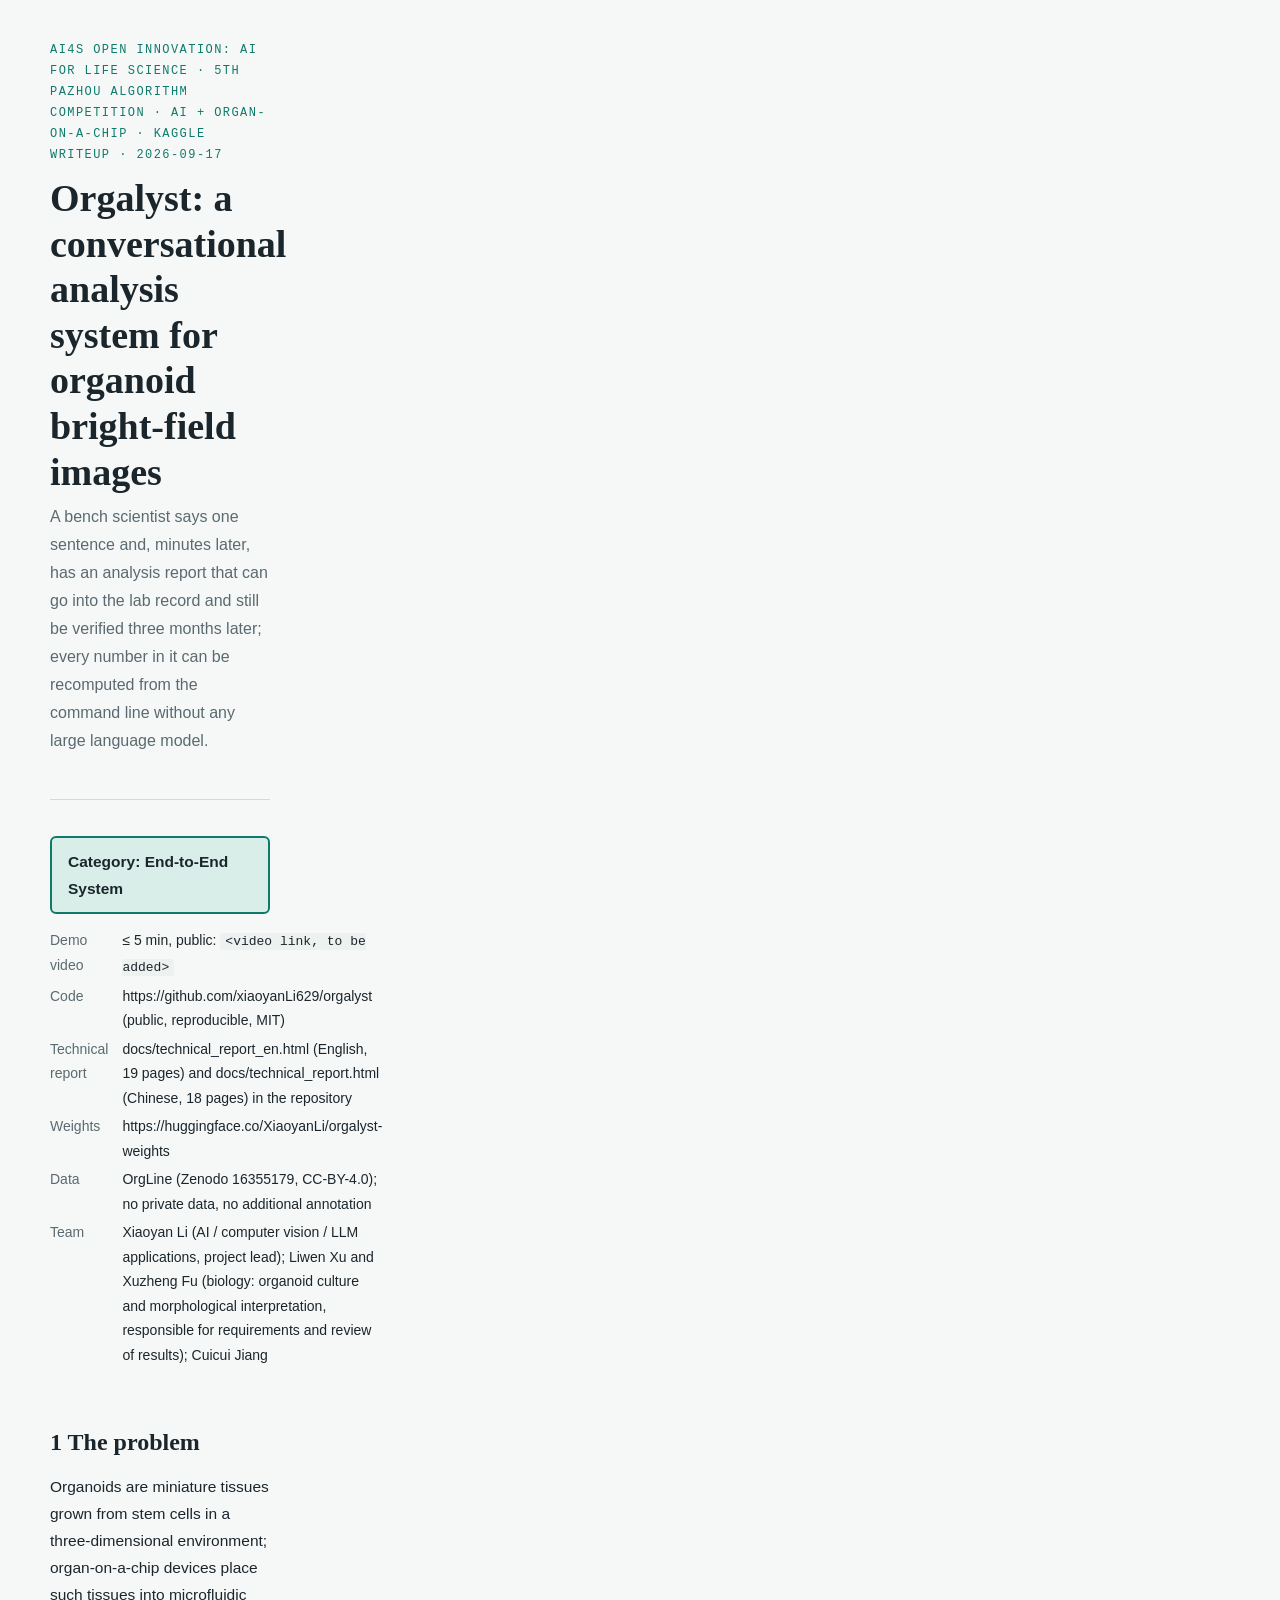
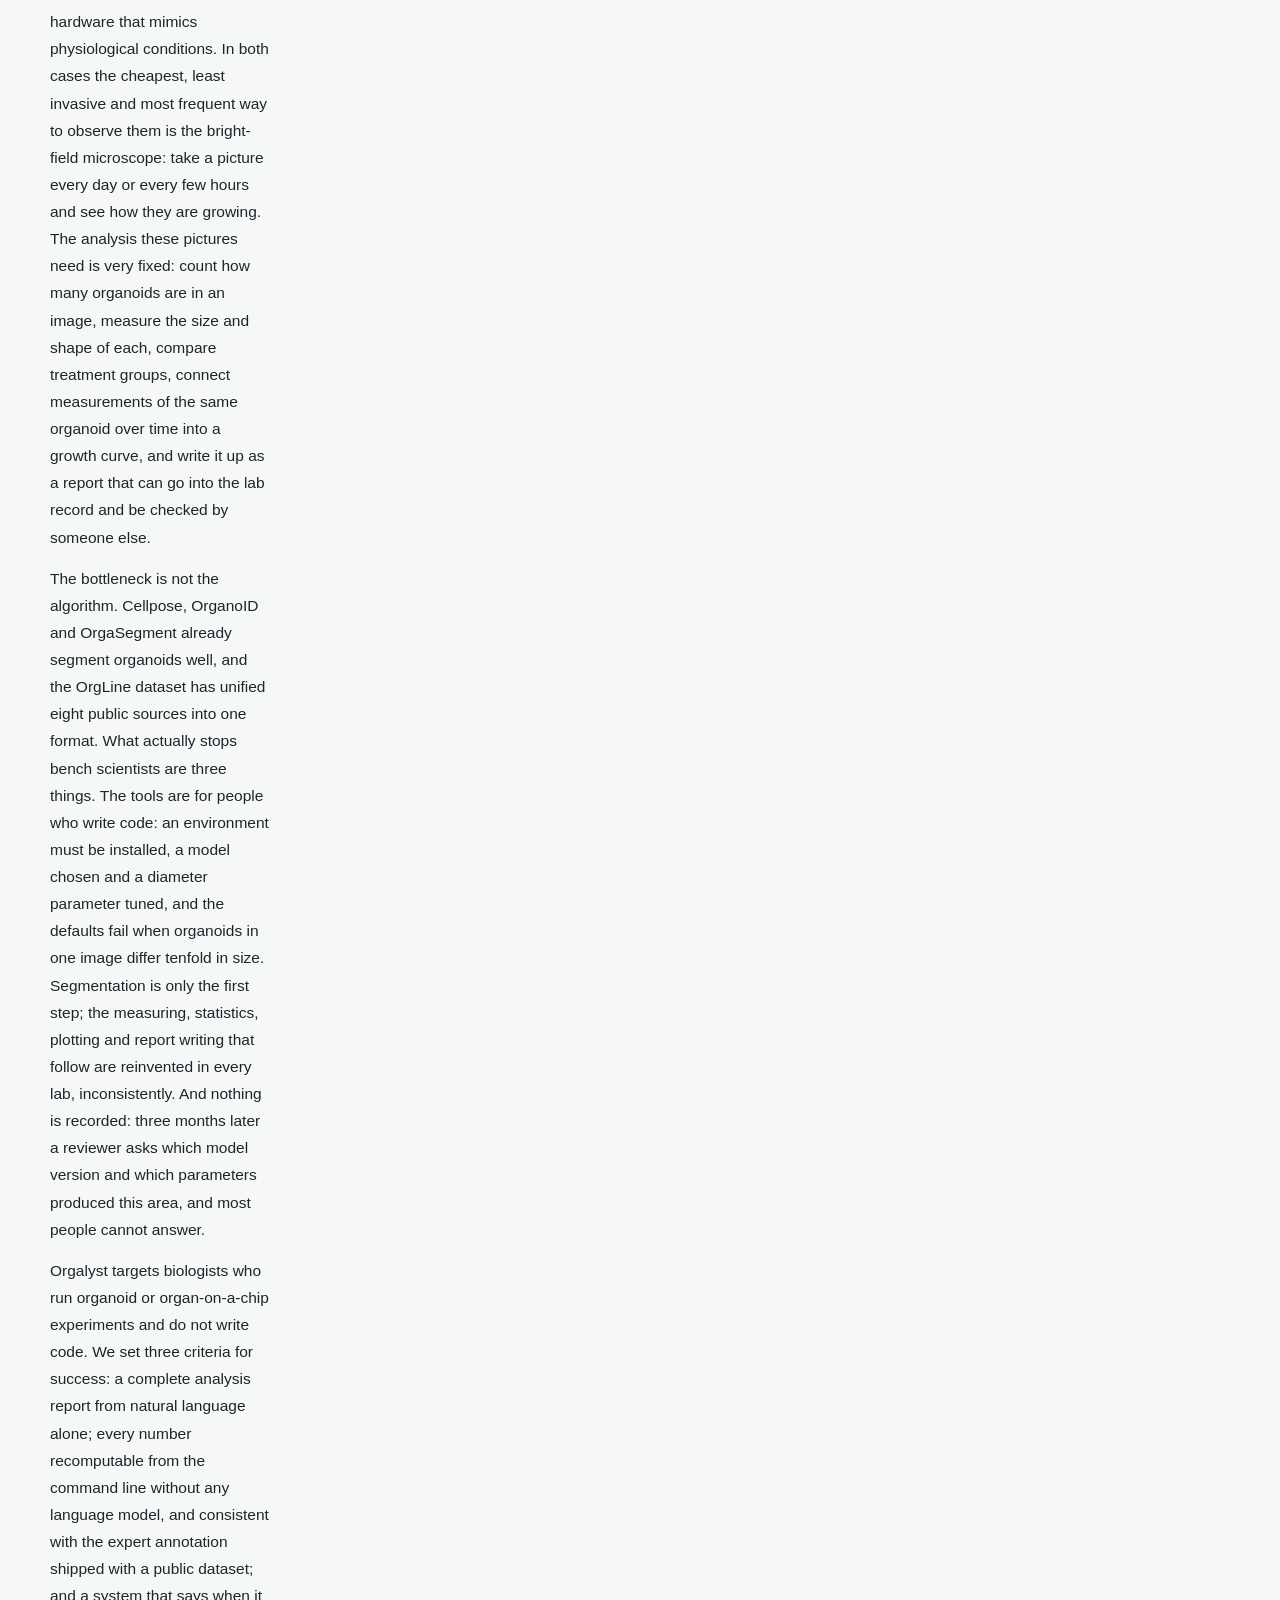
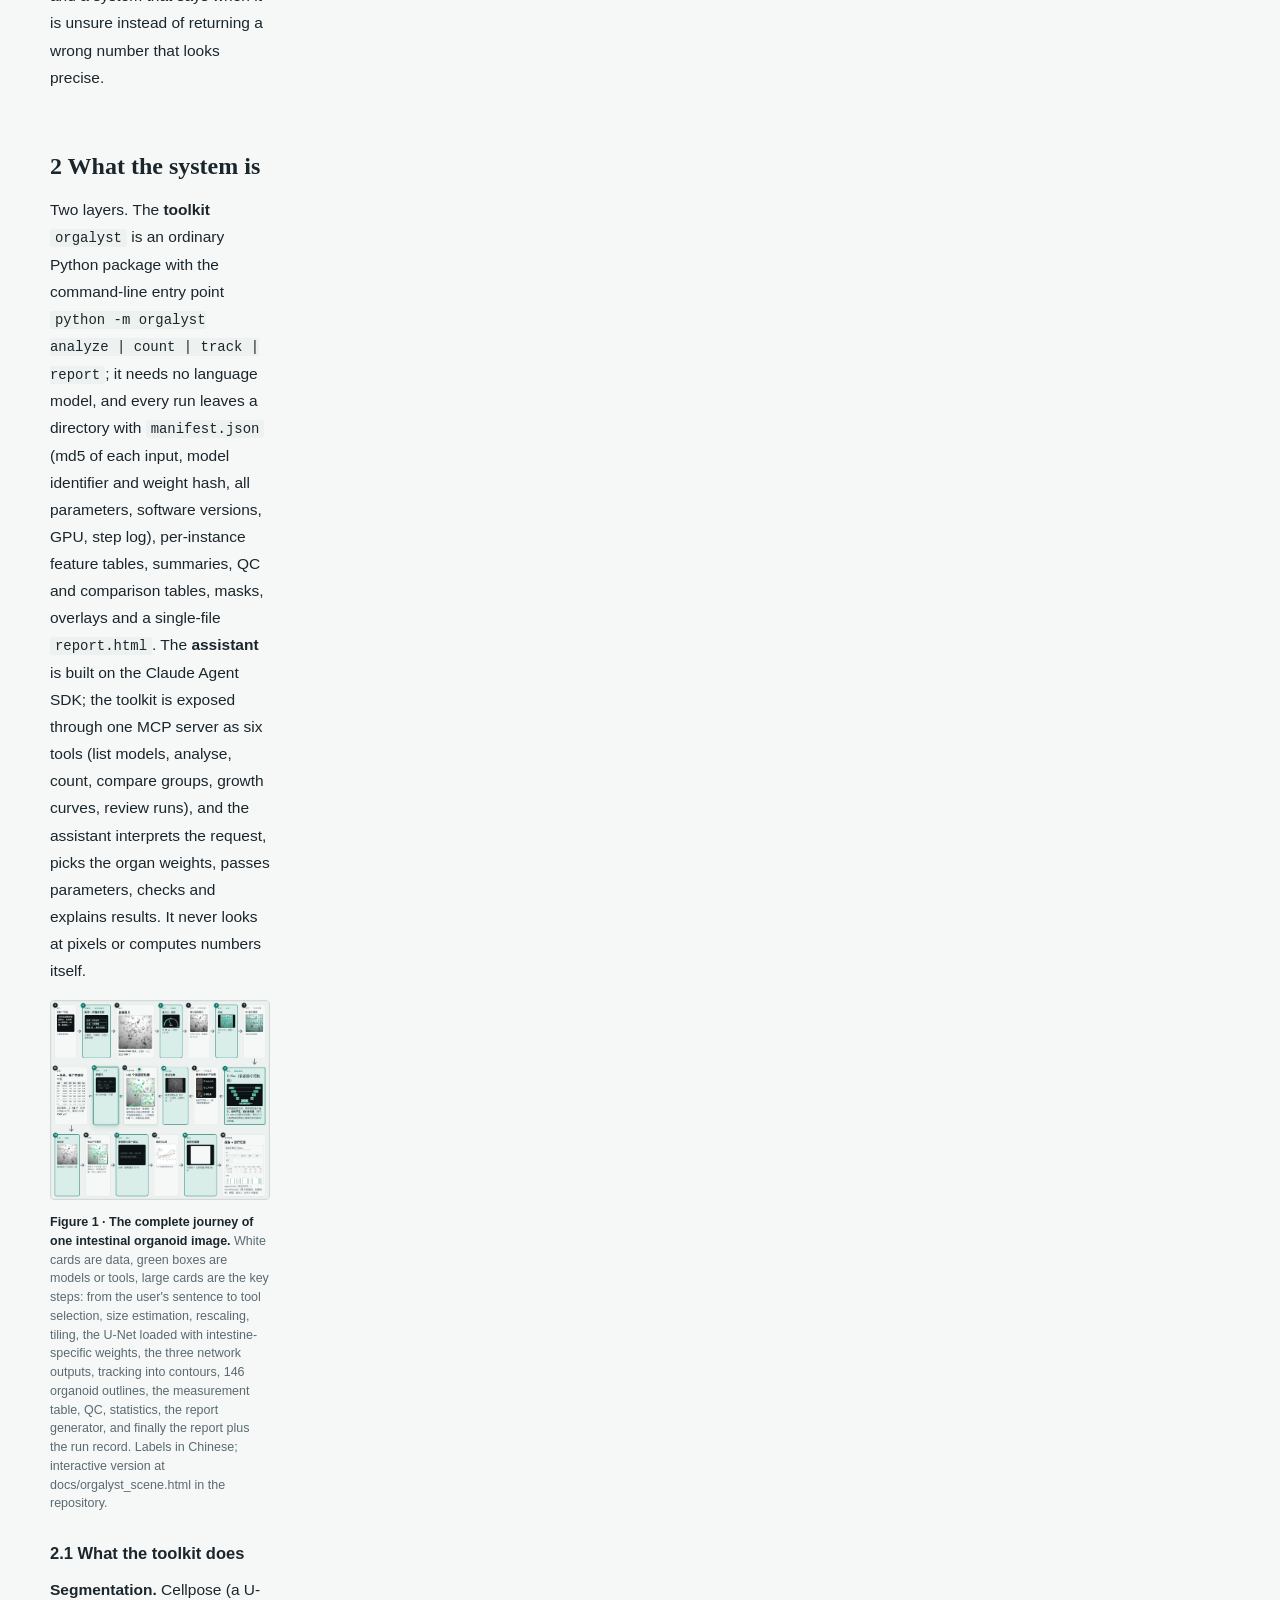
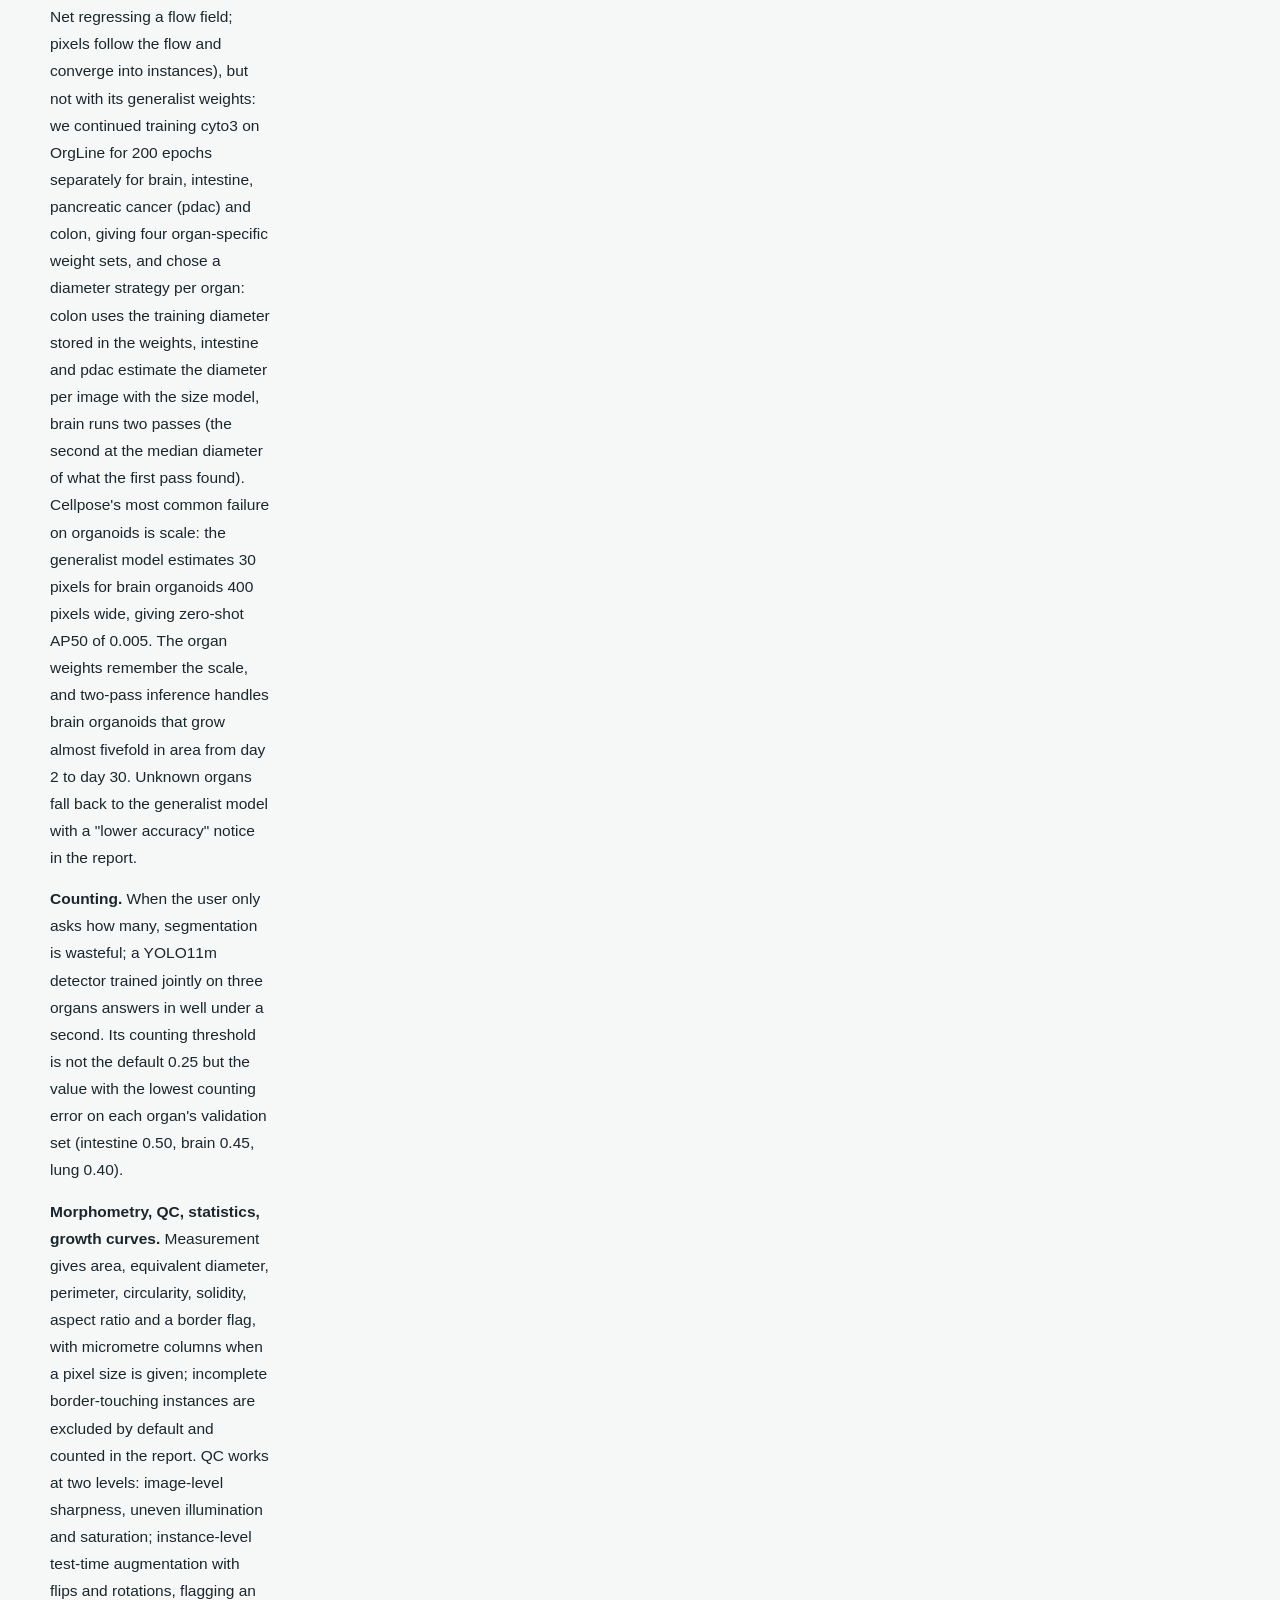
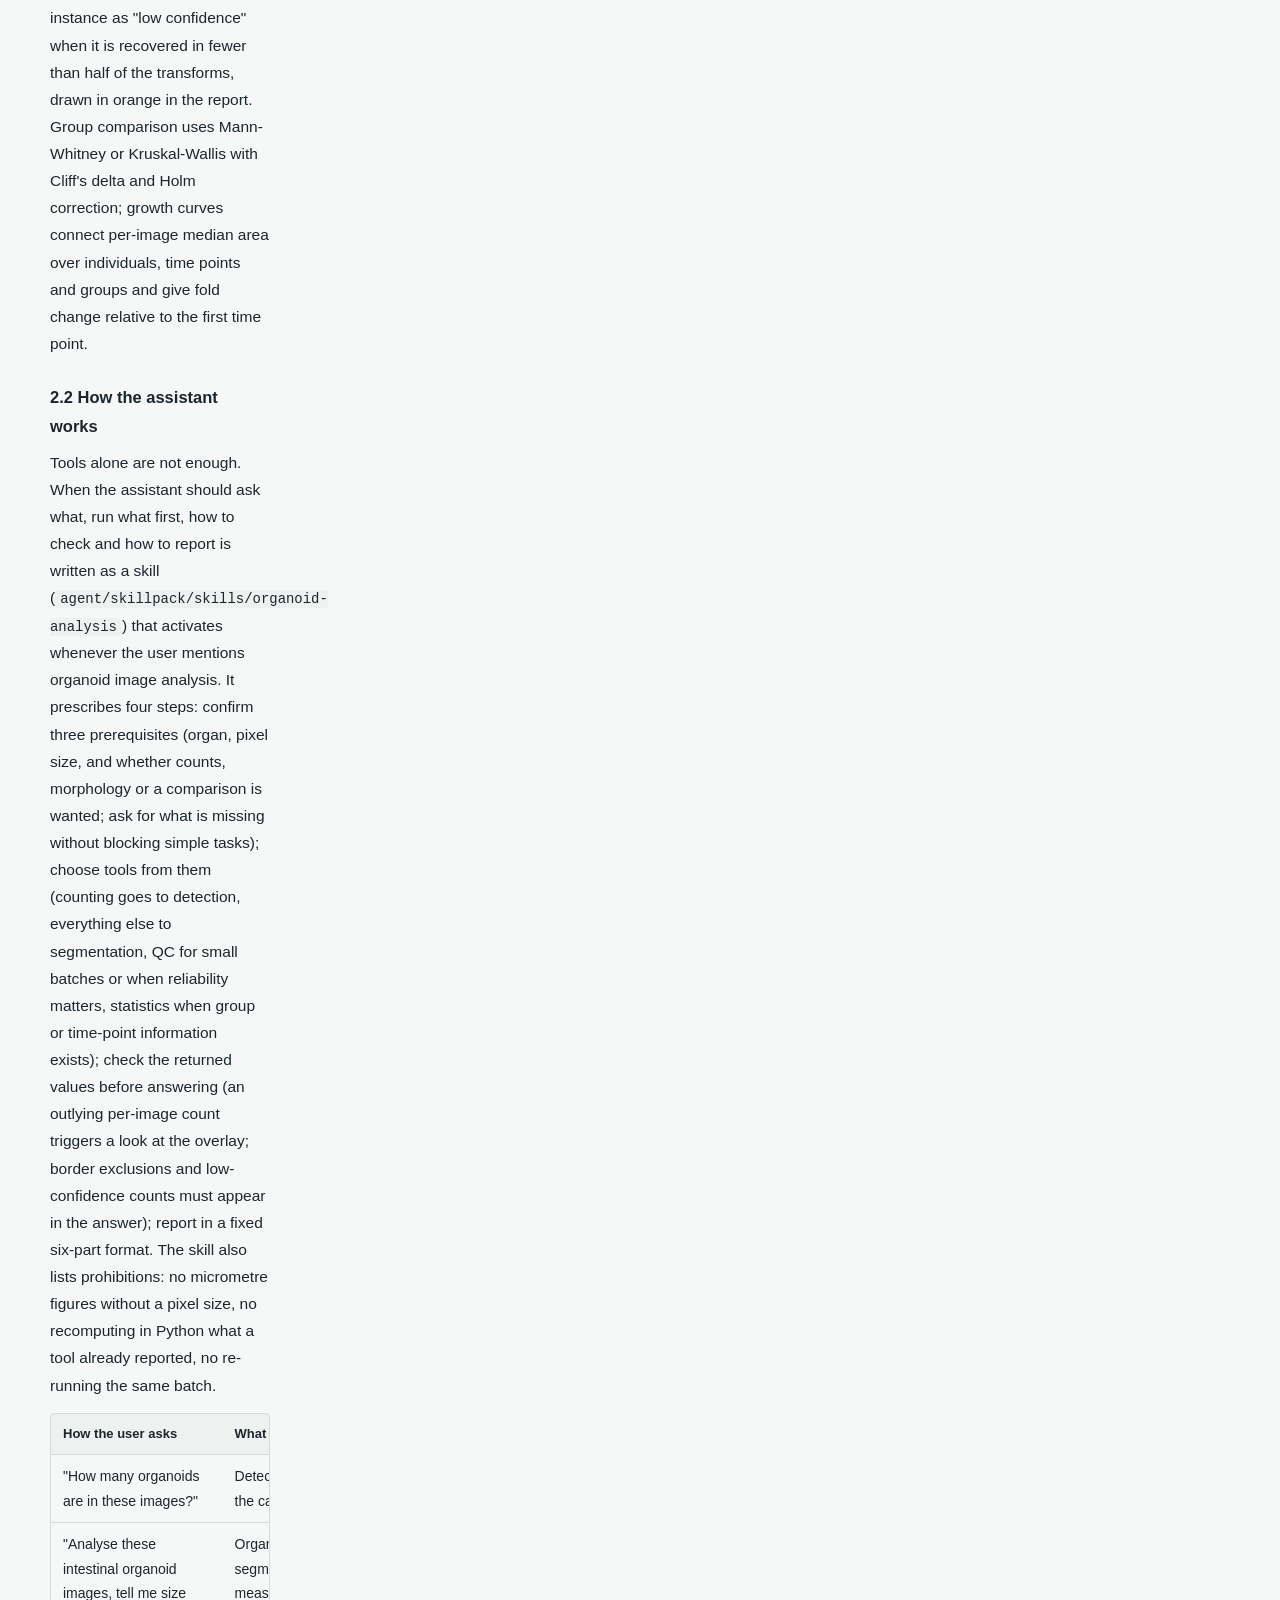
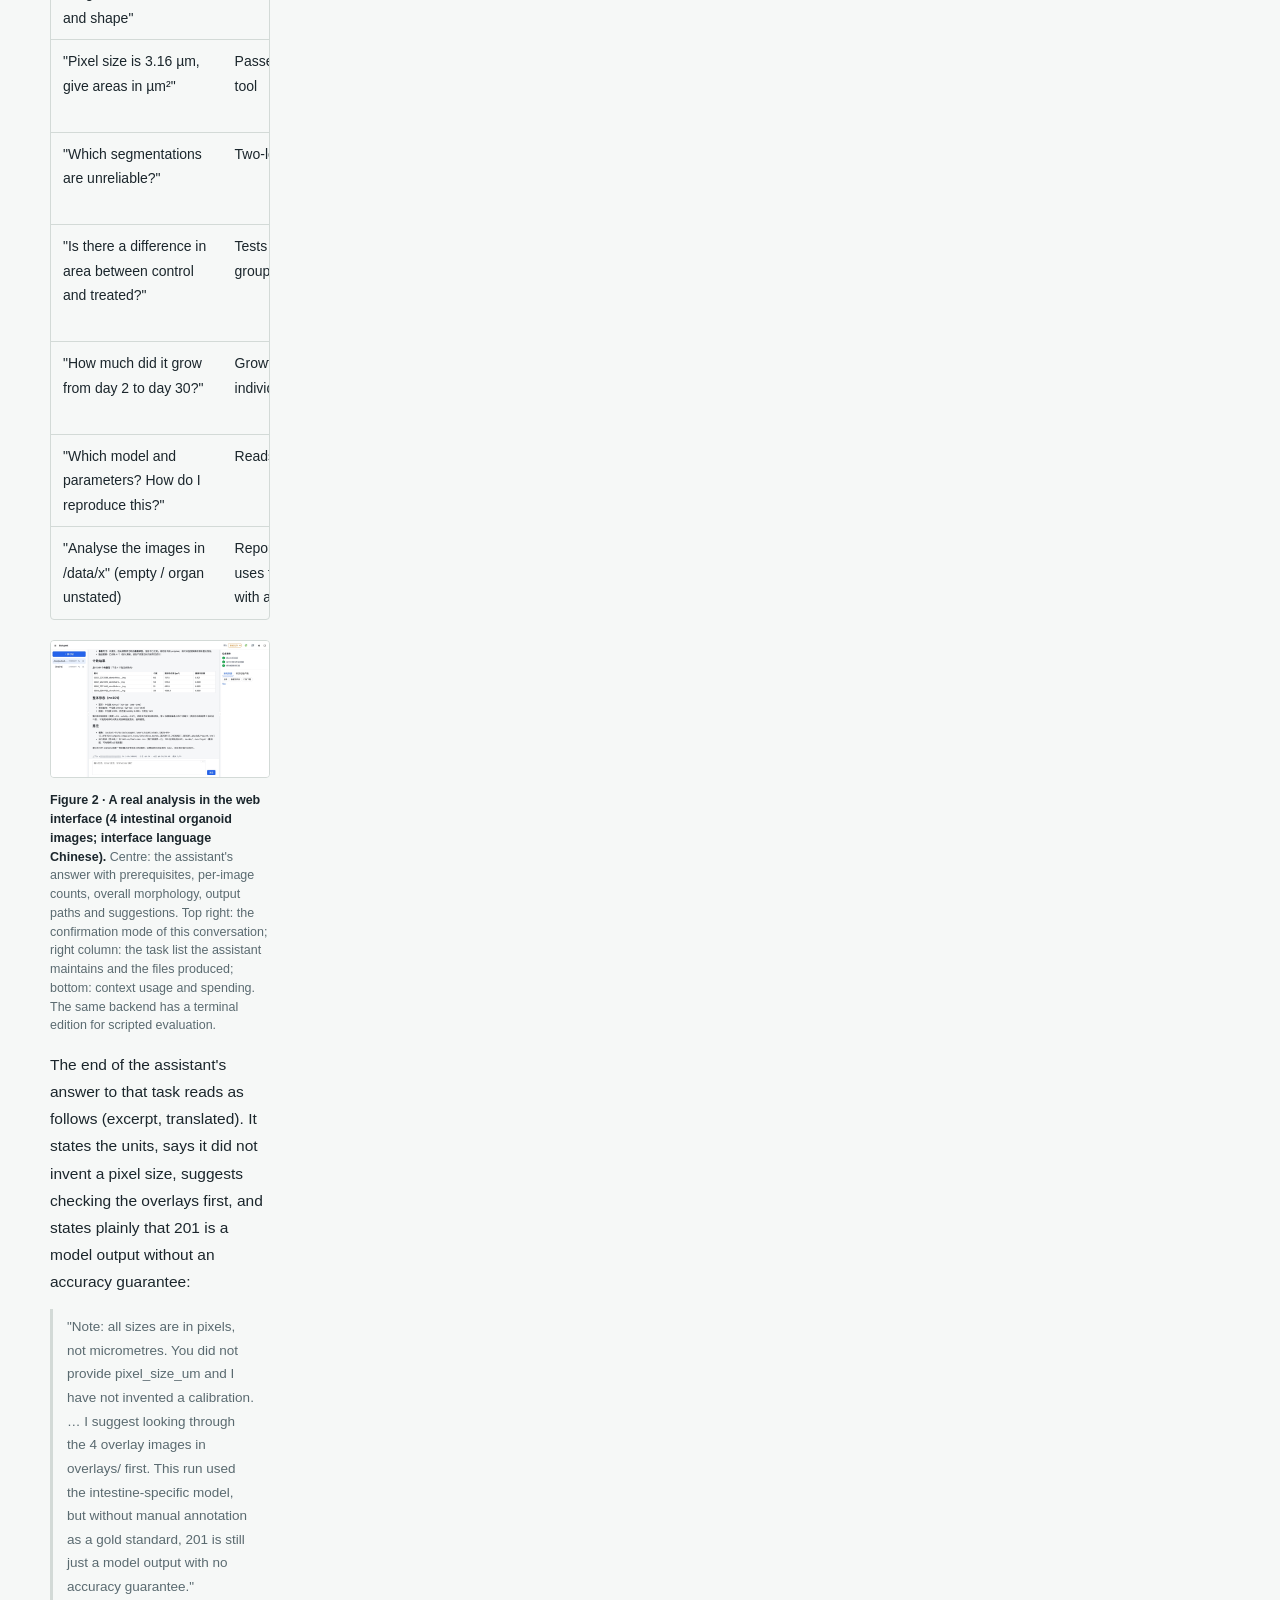
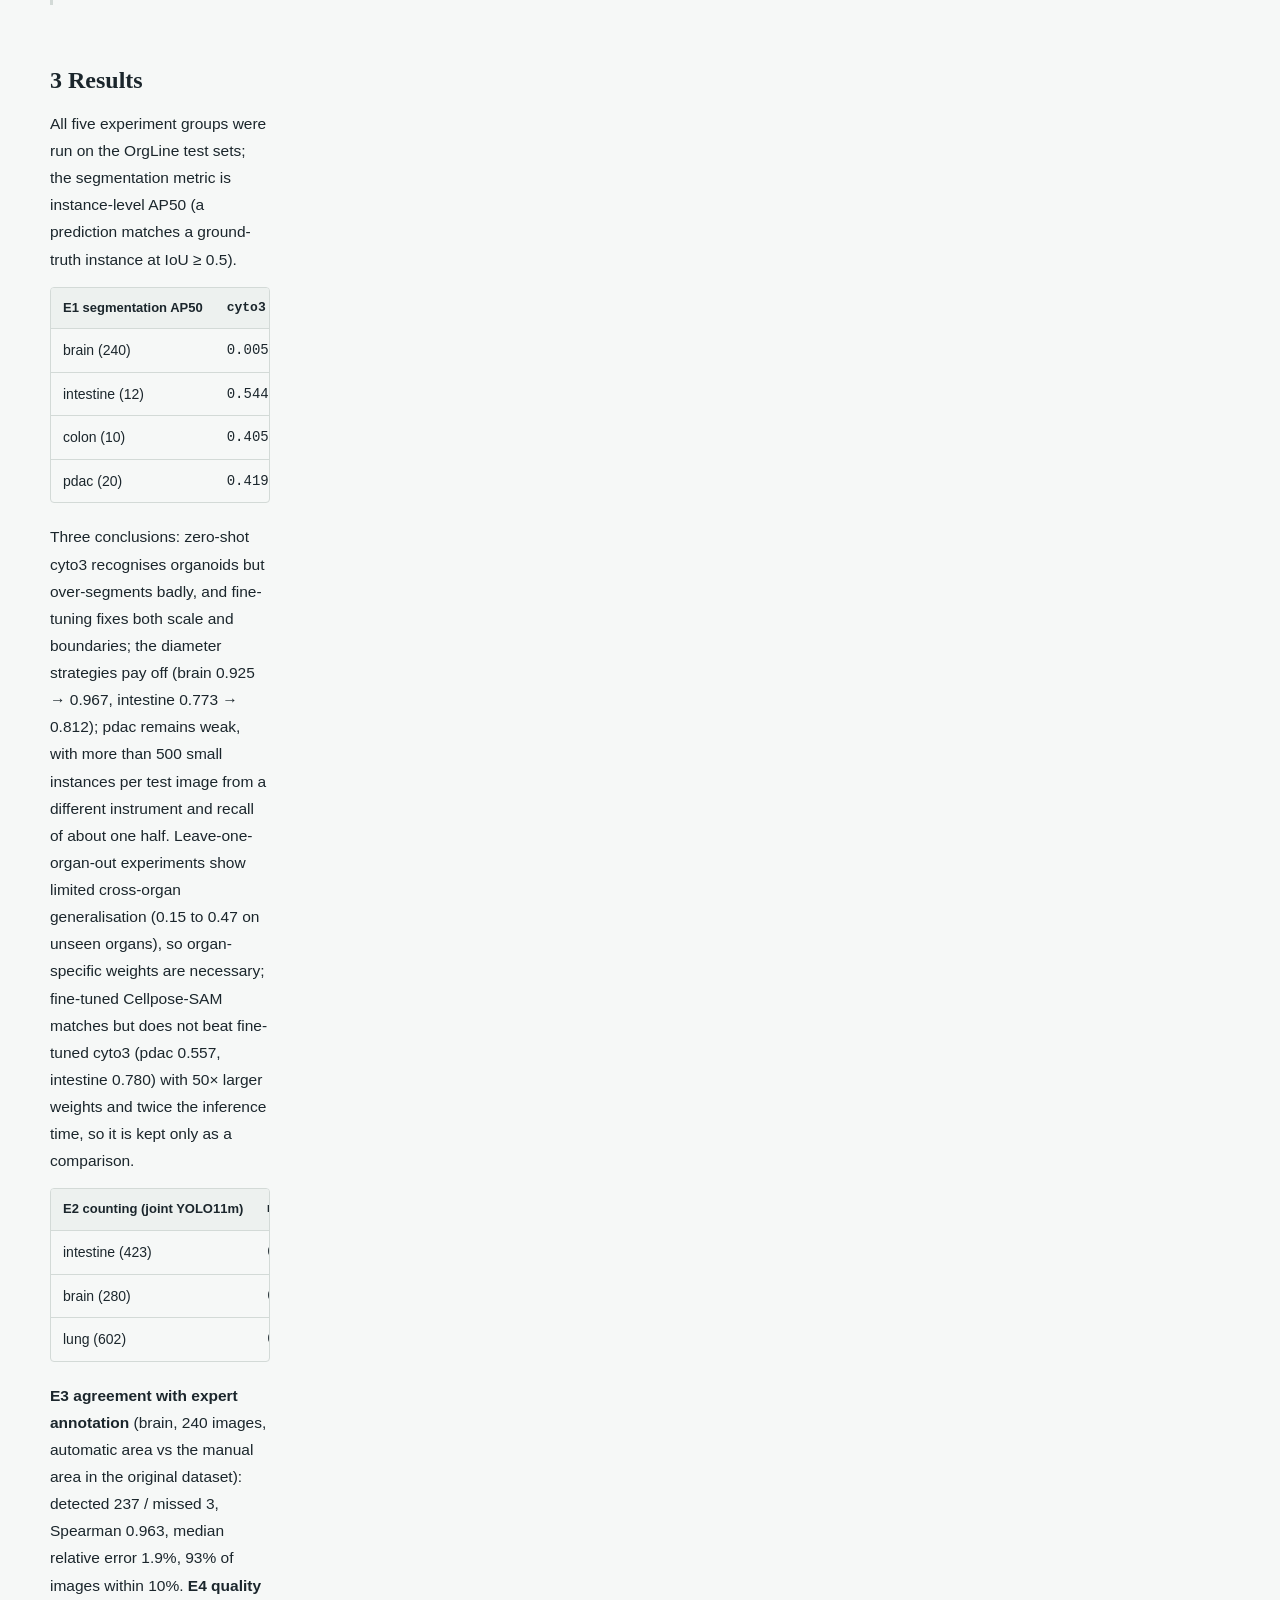
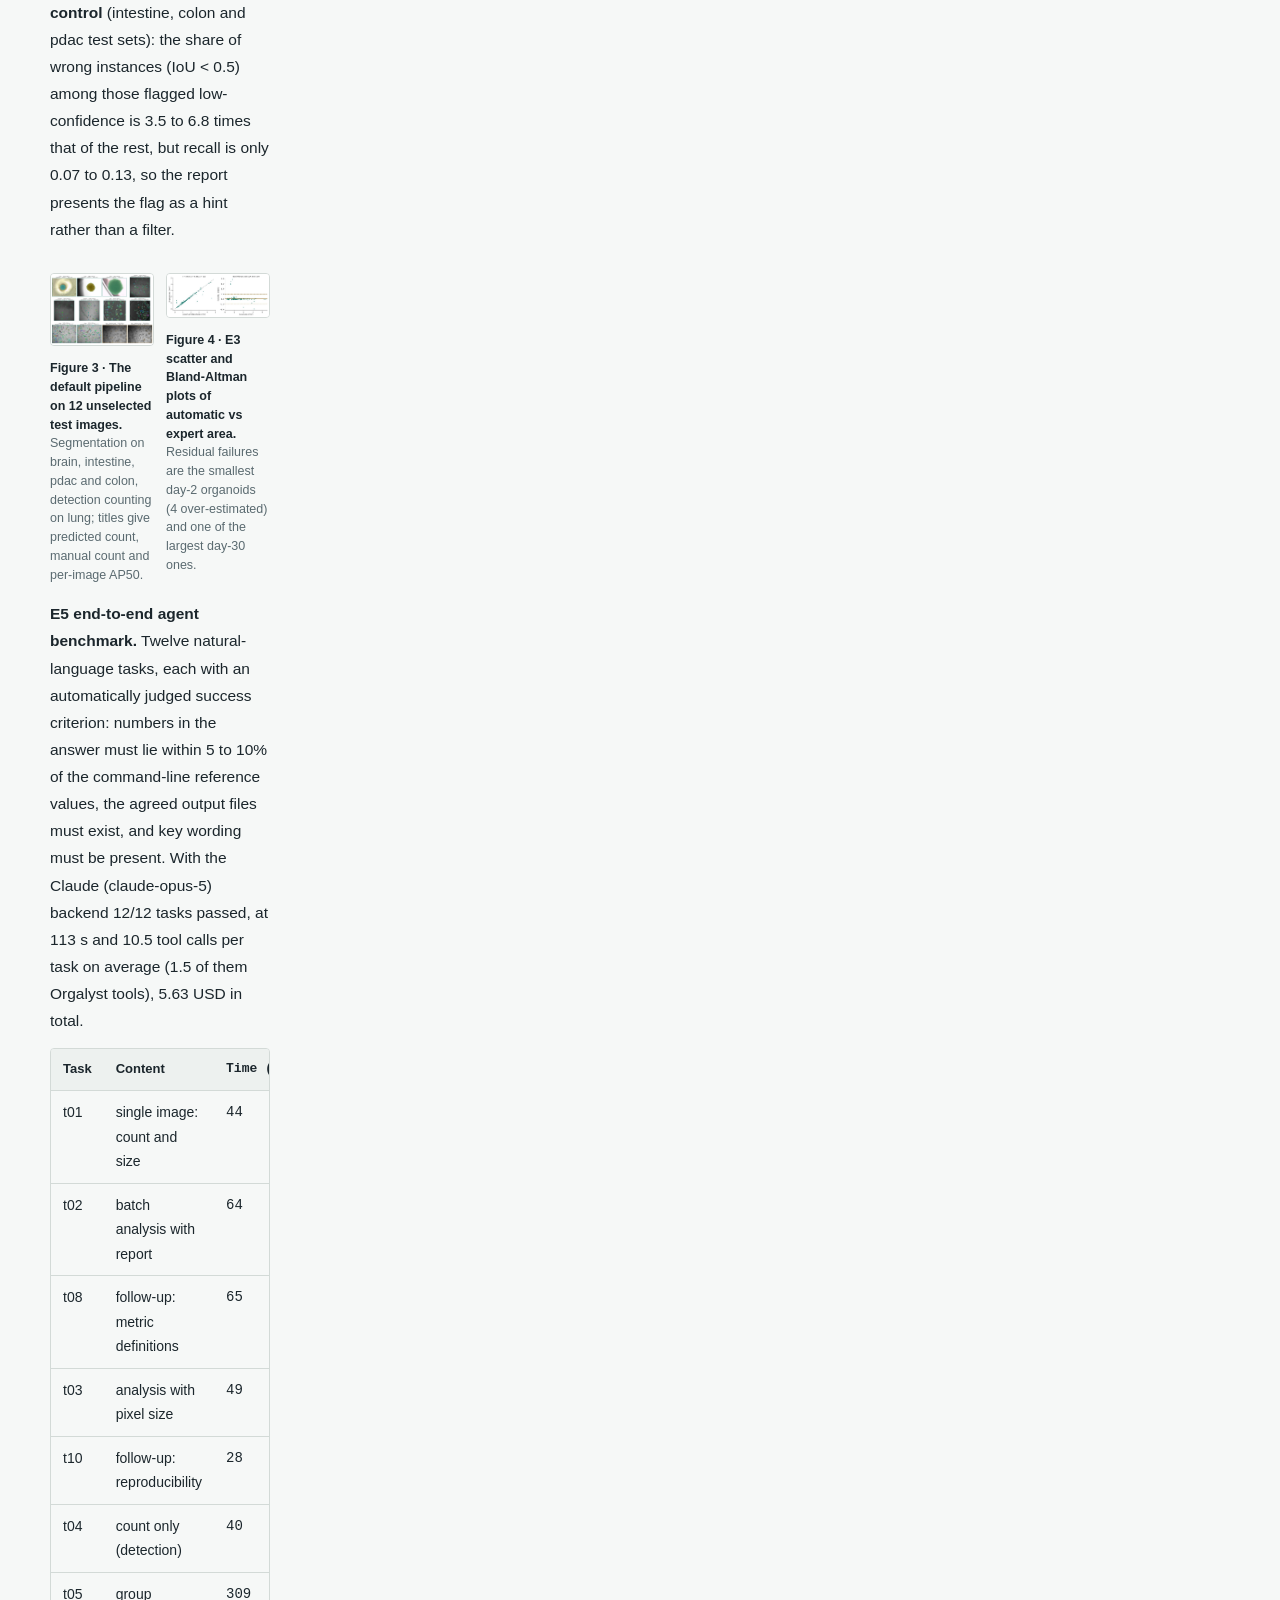
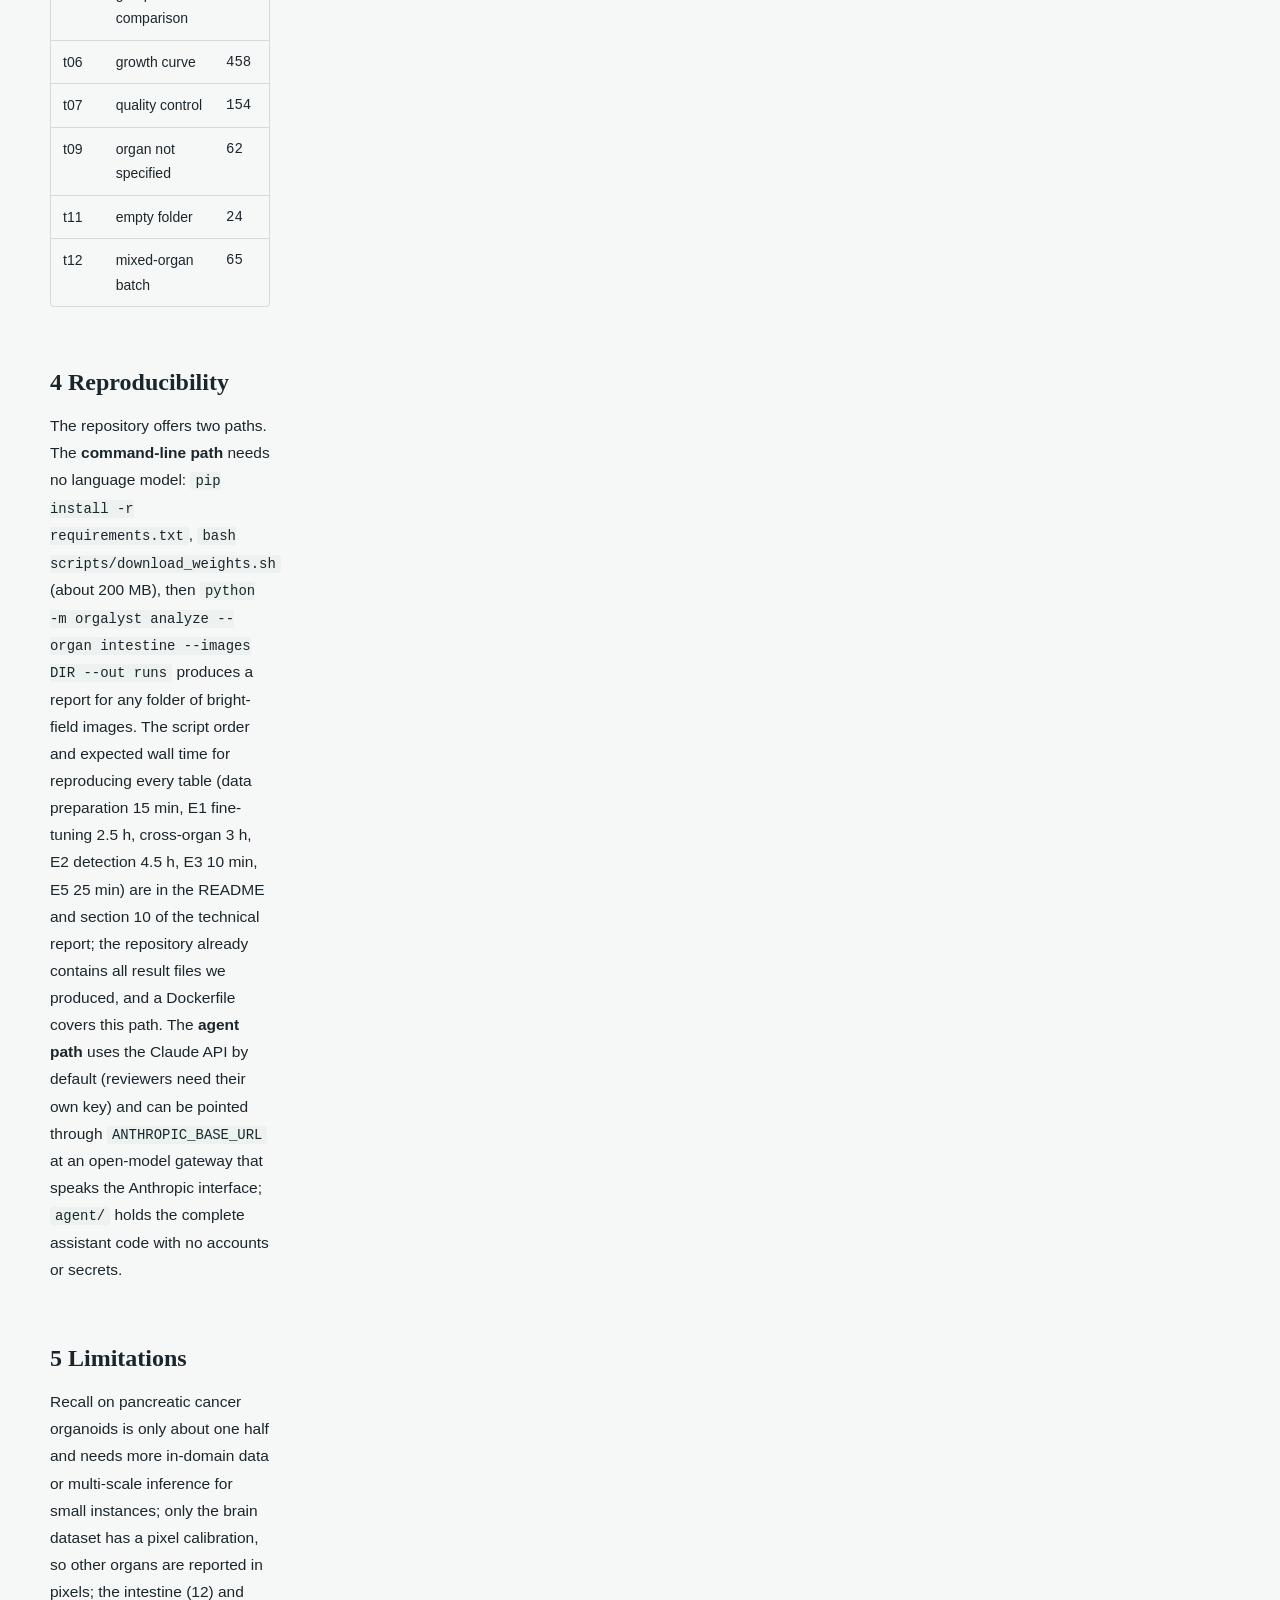
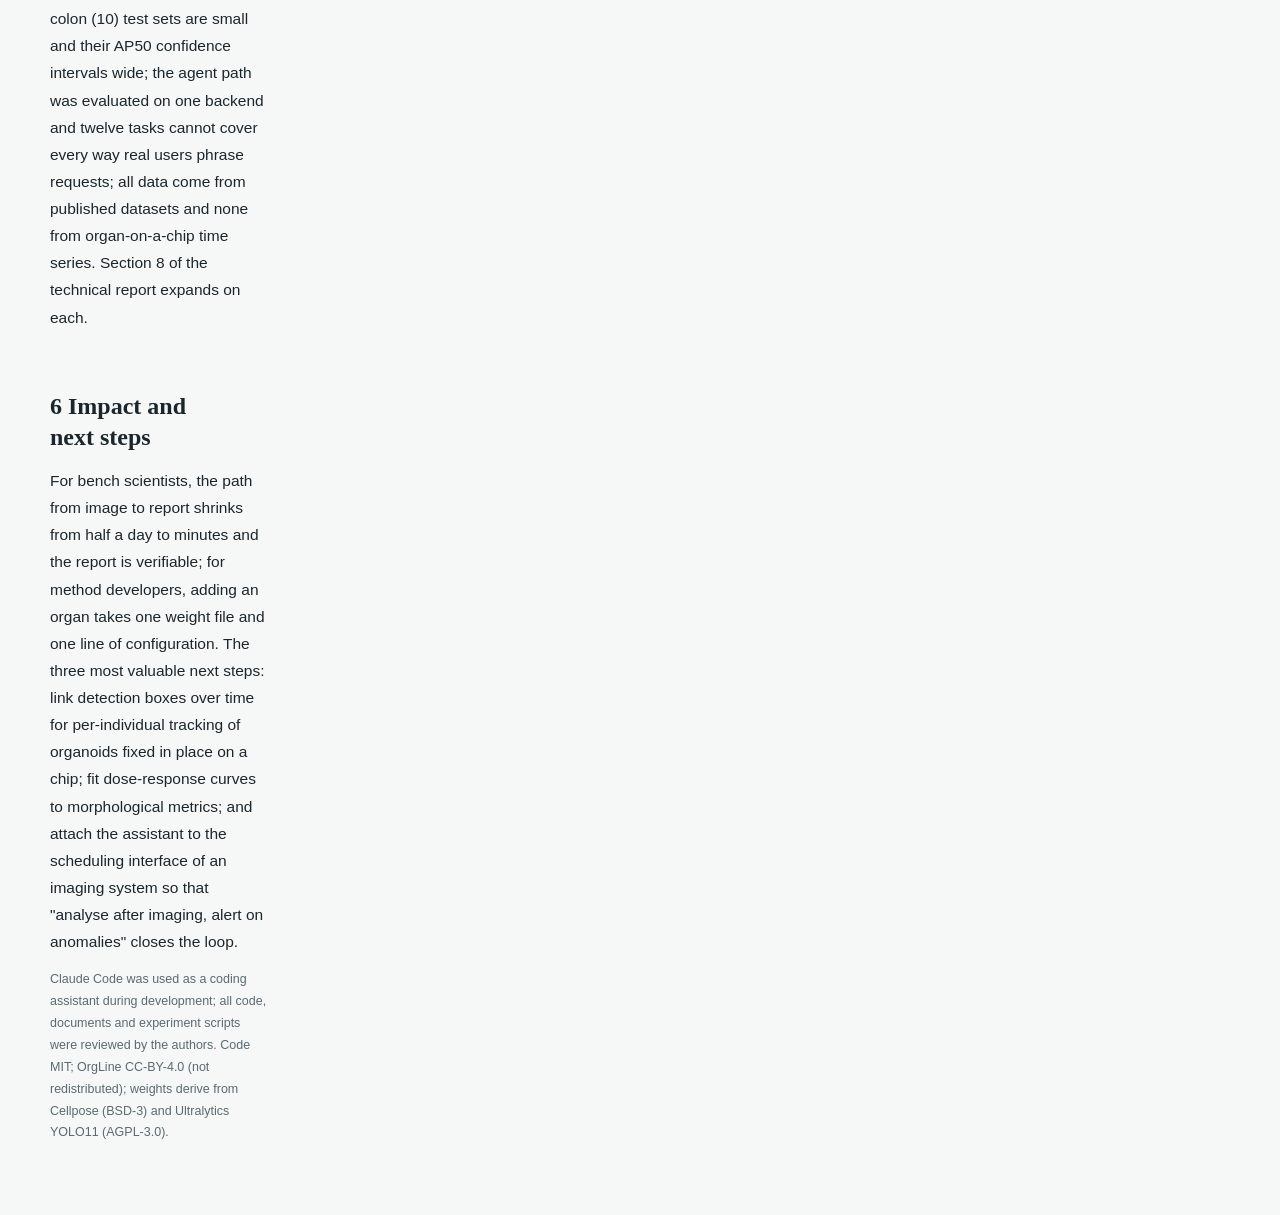
==== commit 6a975d46: "docs: team members in reports and writeups" ====
--- a/docs/kaggle_writeup_en.html
+++ b/docs/kaggle_writeup_en.html
@@ -89,7 +89,7 @@
 <h1>Orgalyst: a conversational analysis system for organoid bright-field images</h1>
 <p class="sub">A bench scientist says one sentence and, minutes later, has an analysis report that can go into the lab record and still be verified three months later; every number in it can be recomputed from the command line without any large language model.</p></header>
 <div class="decl">Category: End-to-End System</div>
-<div class="links"><b>Demo video</b><span>≤ 5 min, public: <code>&lt;video link, to be added&gt;</code></span><b>Code</b><span>https://github.com/xiaoyanLi629/orgalyst (public, reproducible, MIT)</span><b>Technical report</b><span>docs/technical_report_en.html (English, 19 pages) and docs/technical_report.html (Chinese, 18 pages) in the repository</span><b>Weights</b><span>https://huggingface.co/XiaoyanLi/orgalyst-weights</span><b>Data</b><span>OrgLine (Zenodo 16355179, CC-BY-4.0); no private data, no additional annotation</span><b>Team</b><span>Xiaoyan Li (AI / computer vision / LLM applications, project lead); &lt;biologist colleague&gt; (organoid culture and morphological interpretation, requirements and review of results)</span></div>
+<div class="links"><b>Demo video</b><span>≤ 5 min, public: <code>&lt;video link, to be added&gt;</code></span><b>Code</b><span>https://github.com/xiaoyanLi629/orgalyst (public, reproducible, MIT)</span><b>Technical report</b><span>docs/technical_report_en.html (English, 19 pages) and docs/technical_report.html (Chinese, 18 pages) in the repository</span><b>Weights</b><span>https://huggingface.co/XiaoyanLi/orgalyst-weights</span><b>Data</b><span>OrgLine (Zenodo 16355179, CC-BY-4.0); no private data, no additional annotation</span><b>Team</b><span>Xiaoyan Li (AI / computer vision / LLM applications, project lead); Liwen Xu and Xuzheng Fu (biology: organoid culture and morphological interpretation, responsible for requirements and review of results); Cuicui Jiang</span></div>
 
 <h2>1 The problem</h2>
 <p>Organoids are miniature tissues grown from stem cells in a three-dimensional environment; organ-on-a-chip devices place such tissues into microfluidic hardware that mimics physiological conditions. In both cases the cheapest, least invasive and most frequent way to observe them is the bright-field microscope: take a picture every day or every few hours and see how they are growing. The analysis these pictures need is very fixed: count how many organoids are in an image, measure the size and shape of each, compare treatment groups, connect measurements of the same organoid over time into a growth curve, and write it up as a report that can go into the lab record and be checked by someone else.</p>
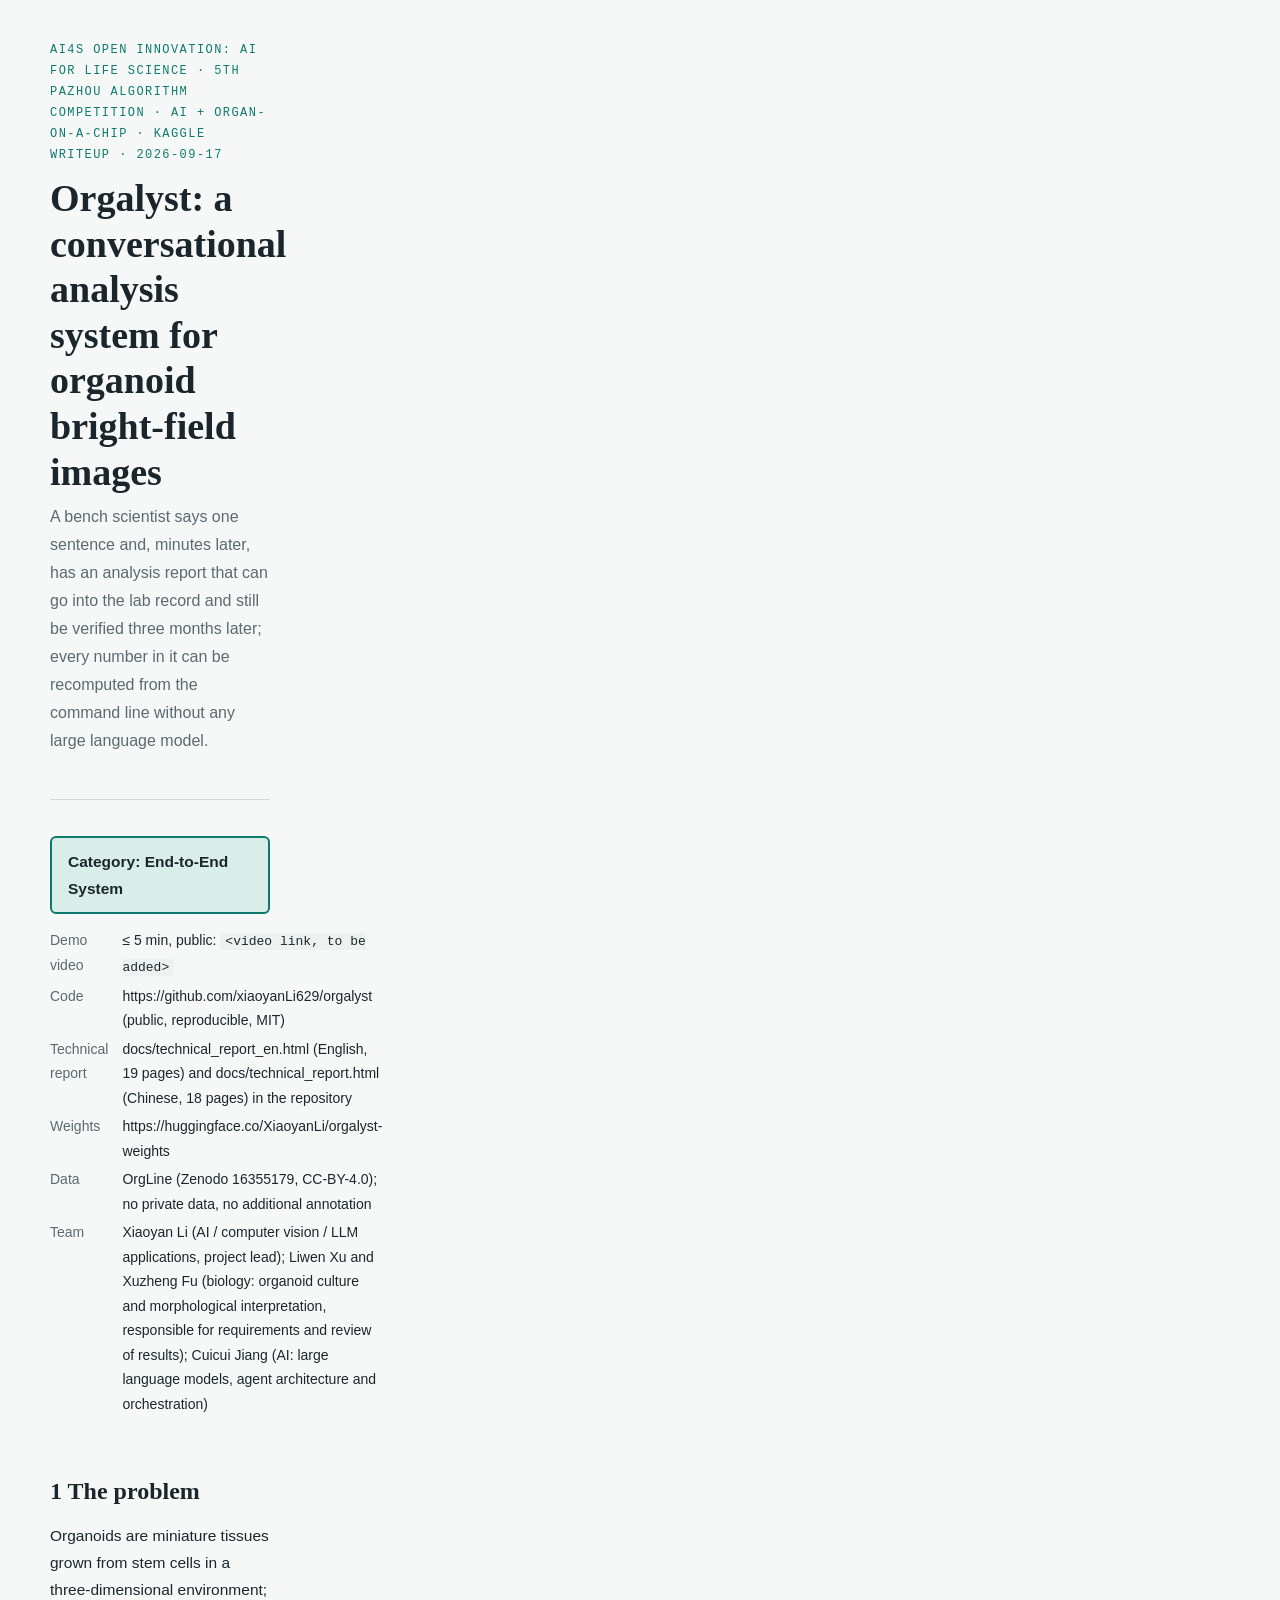
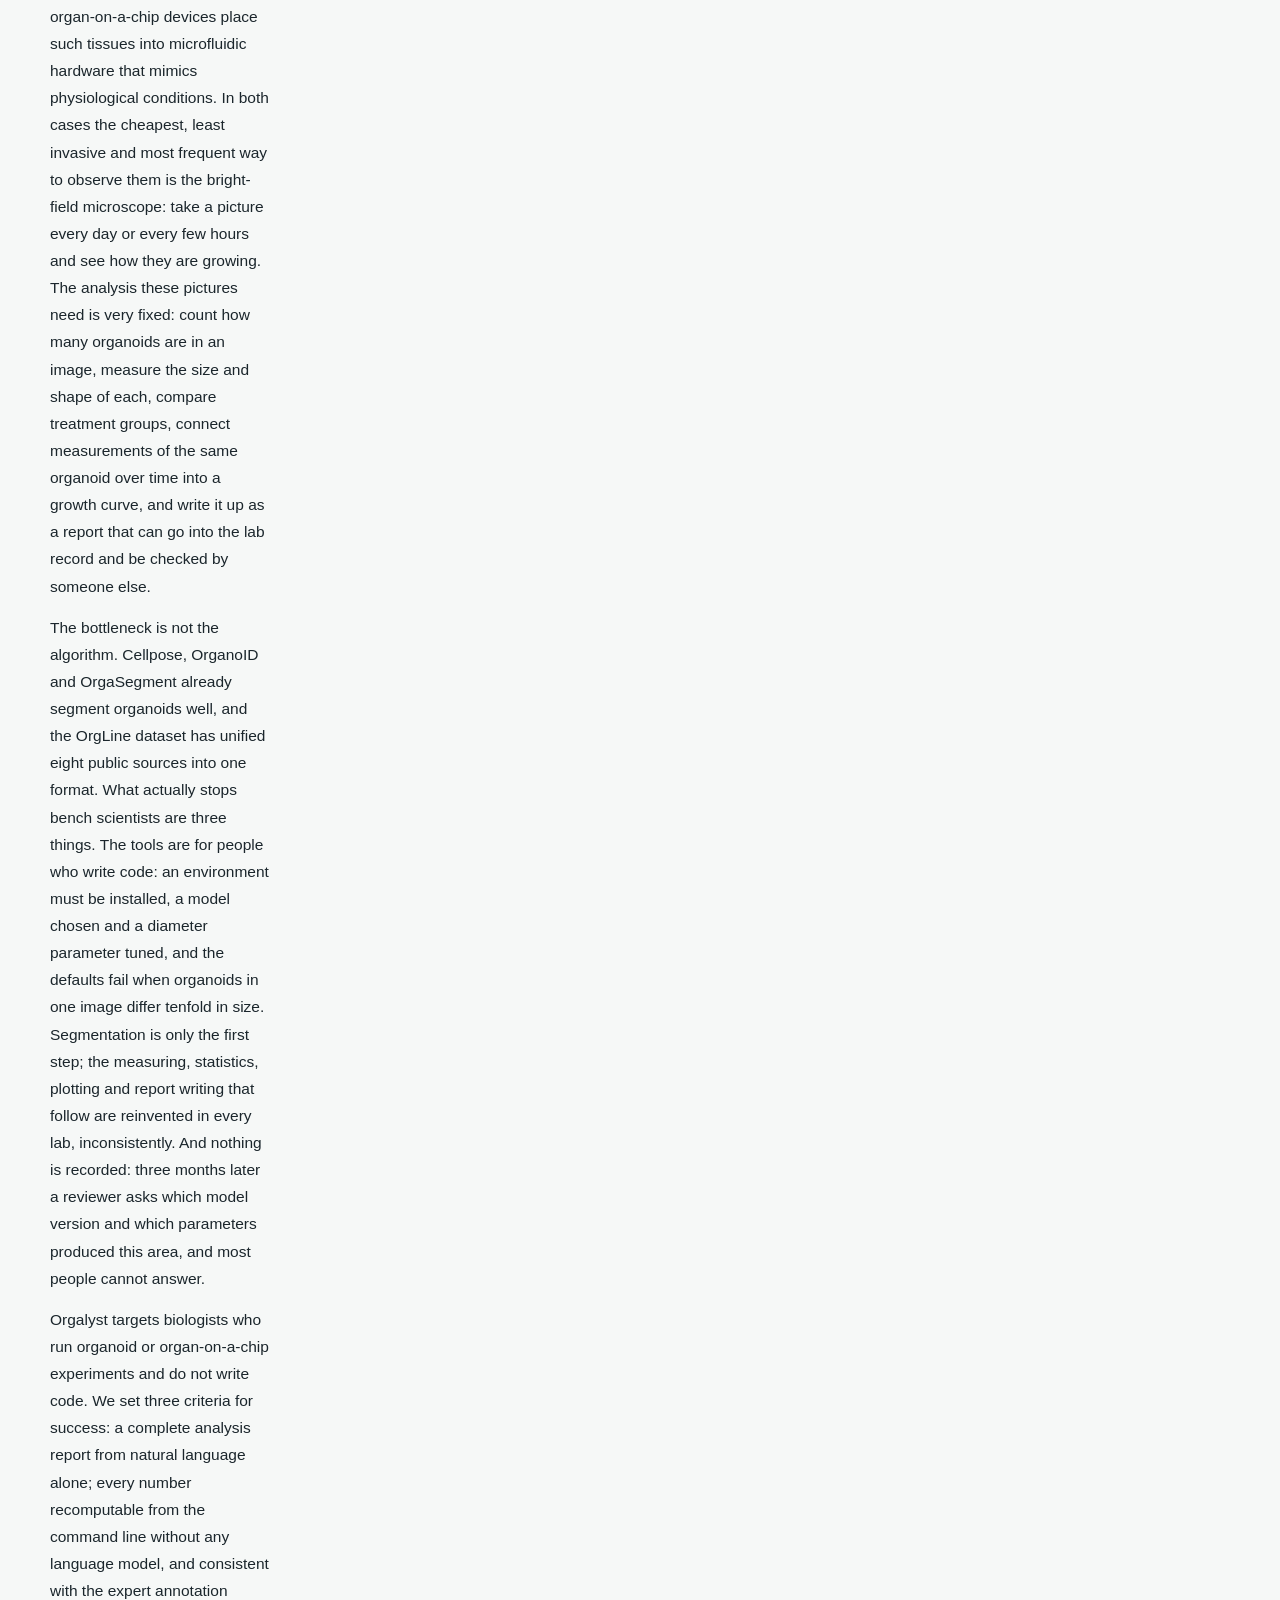
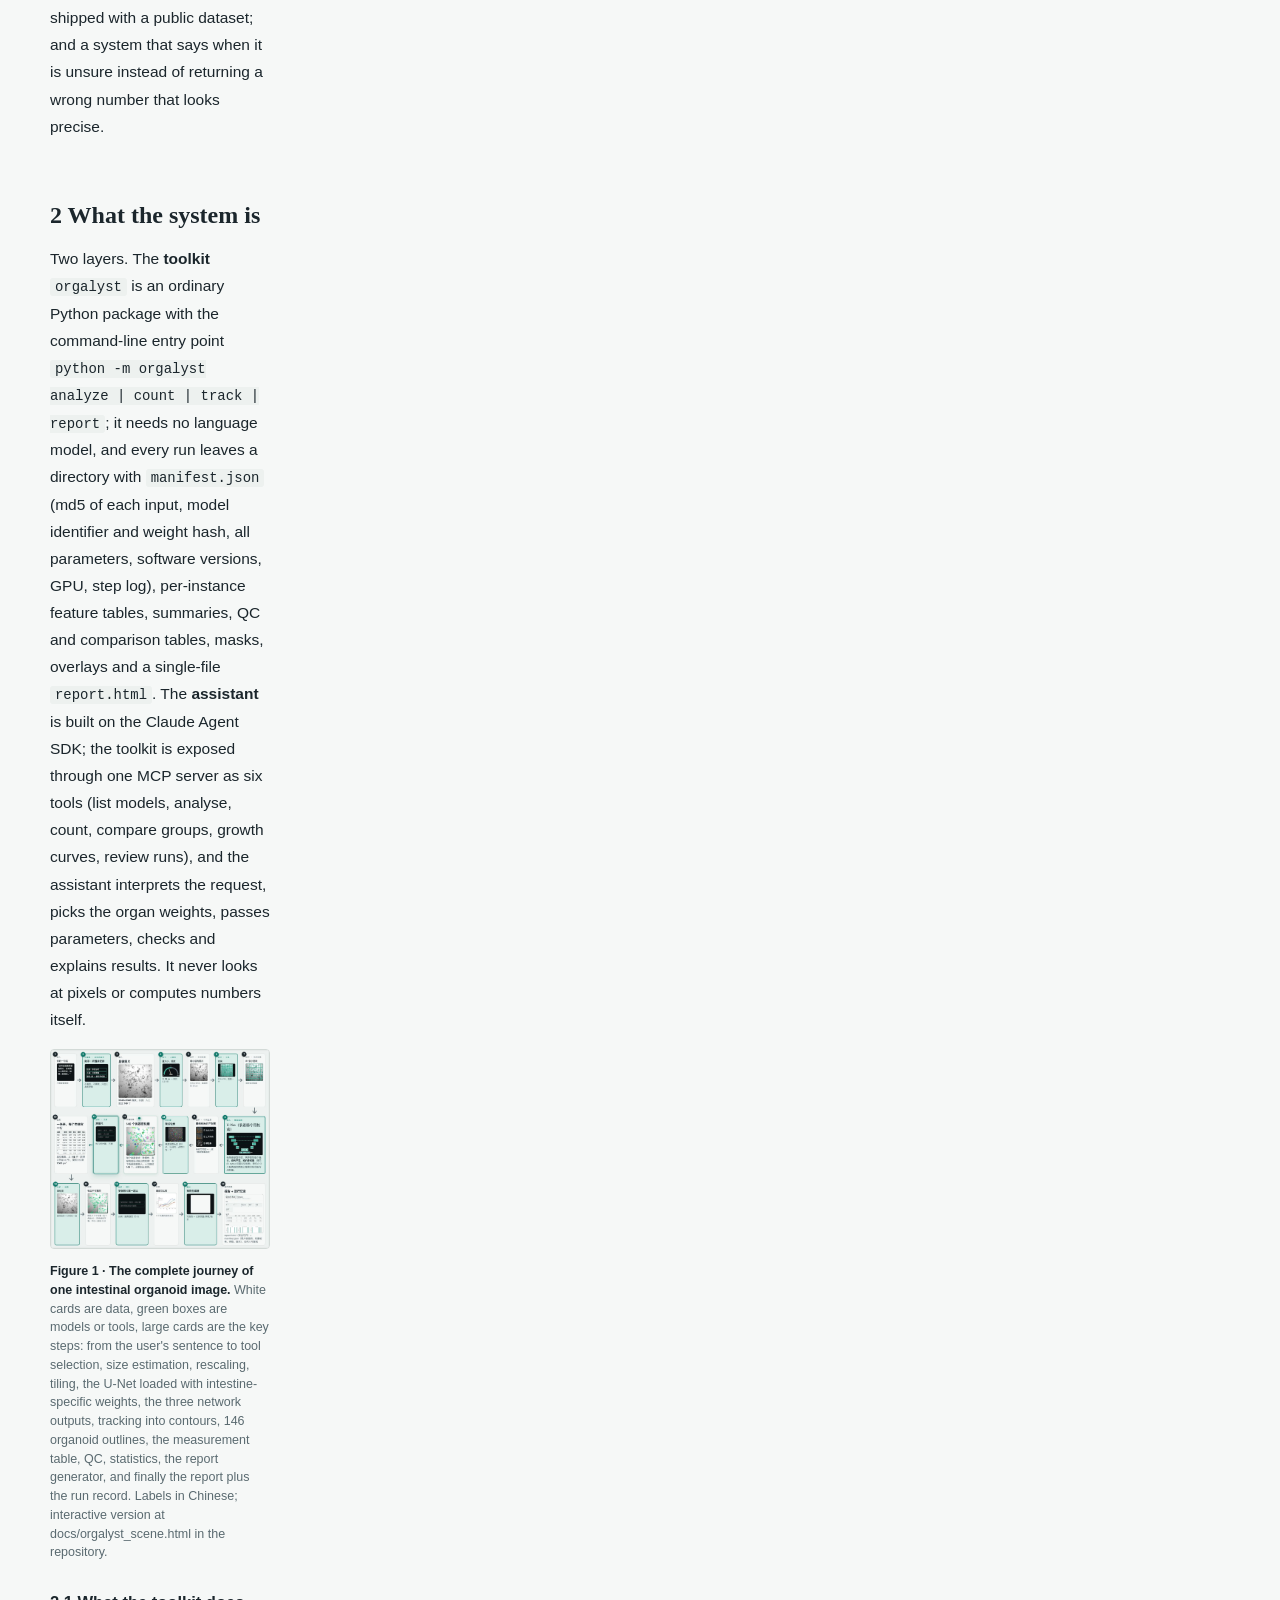
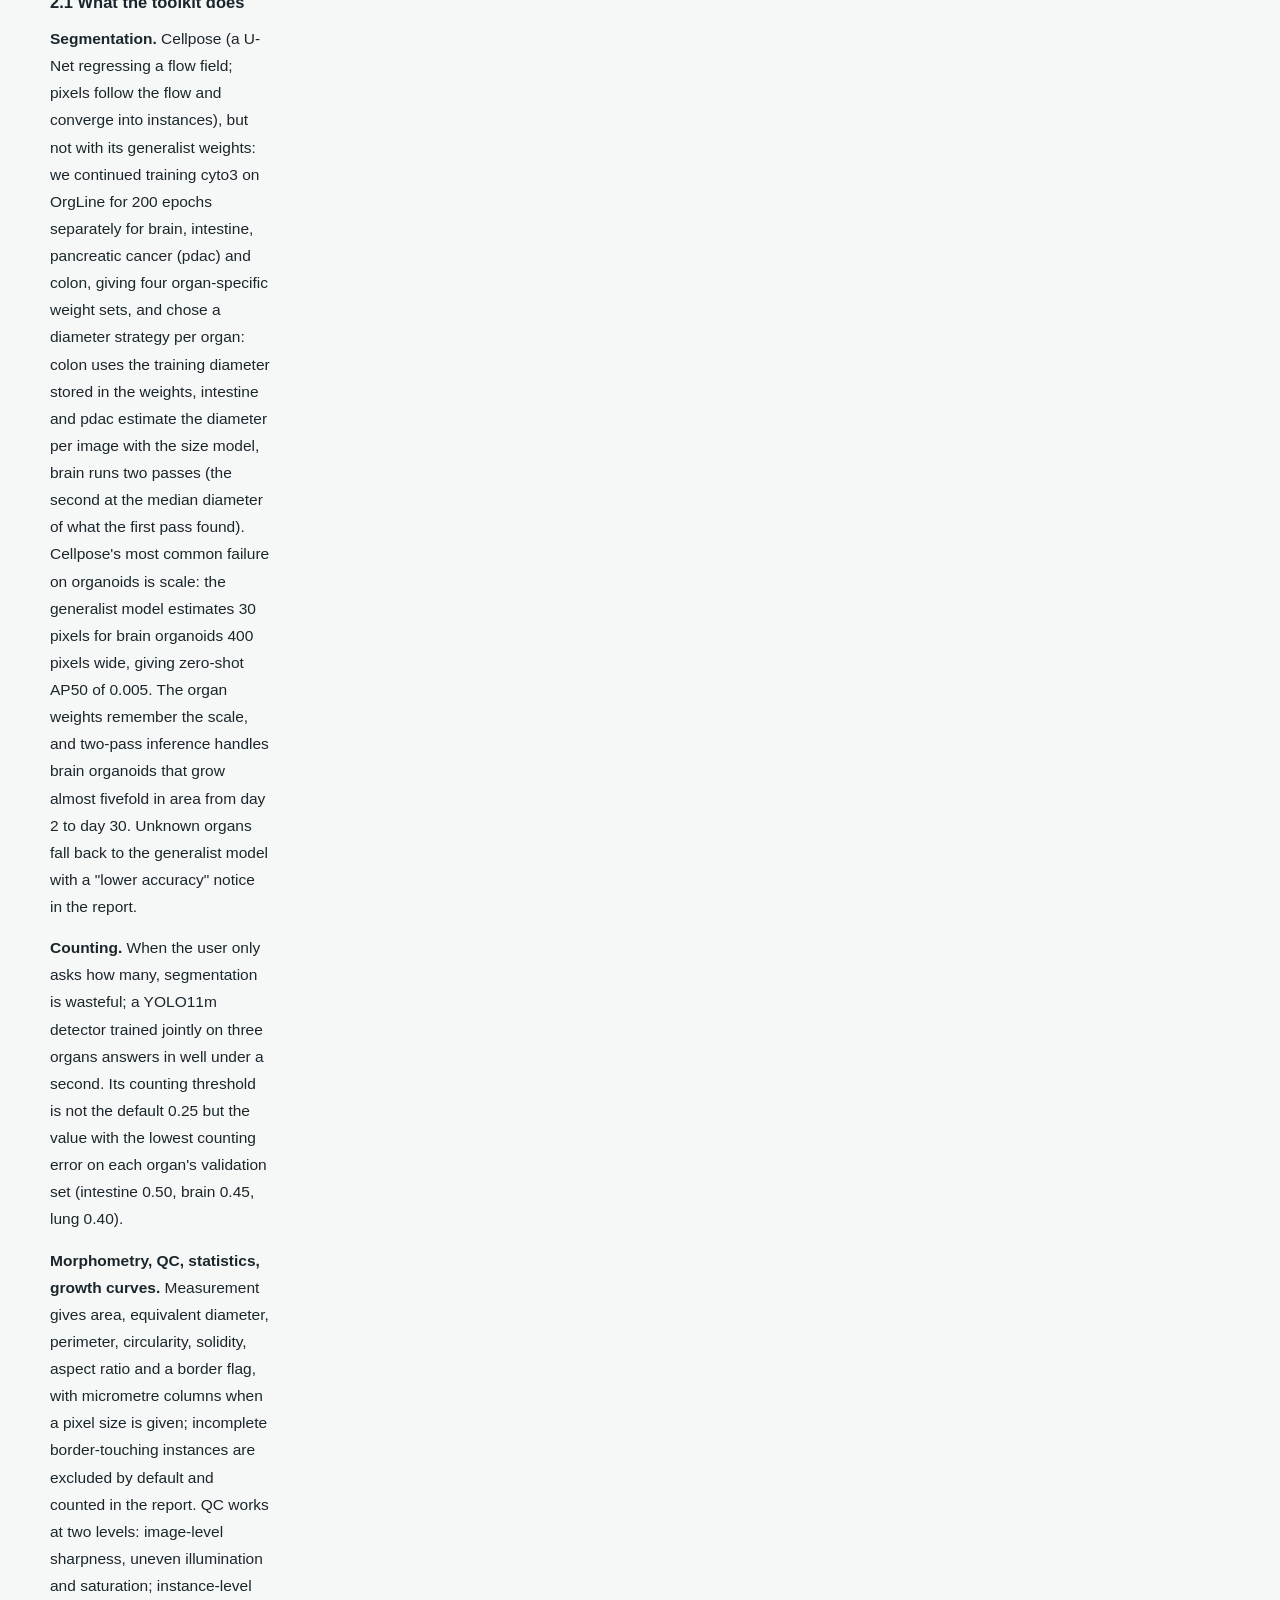
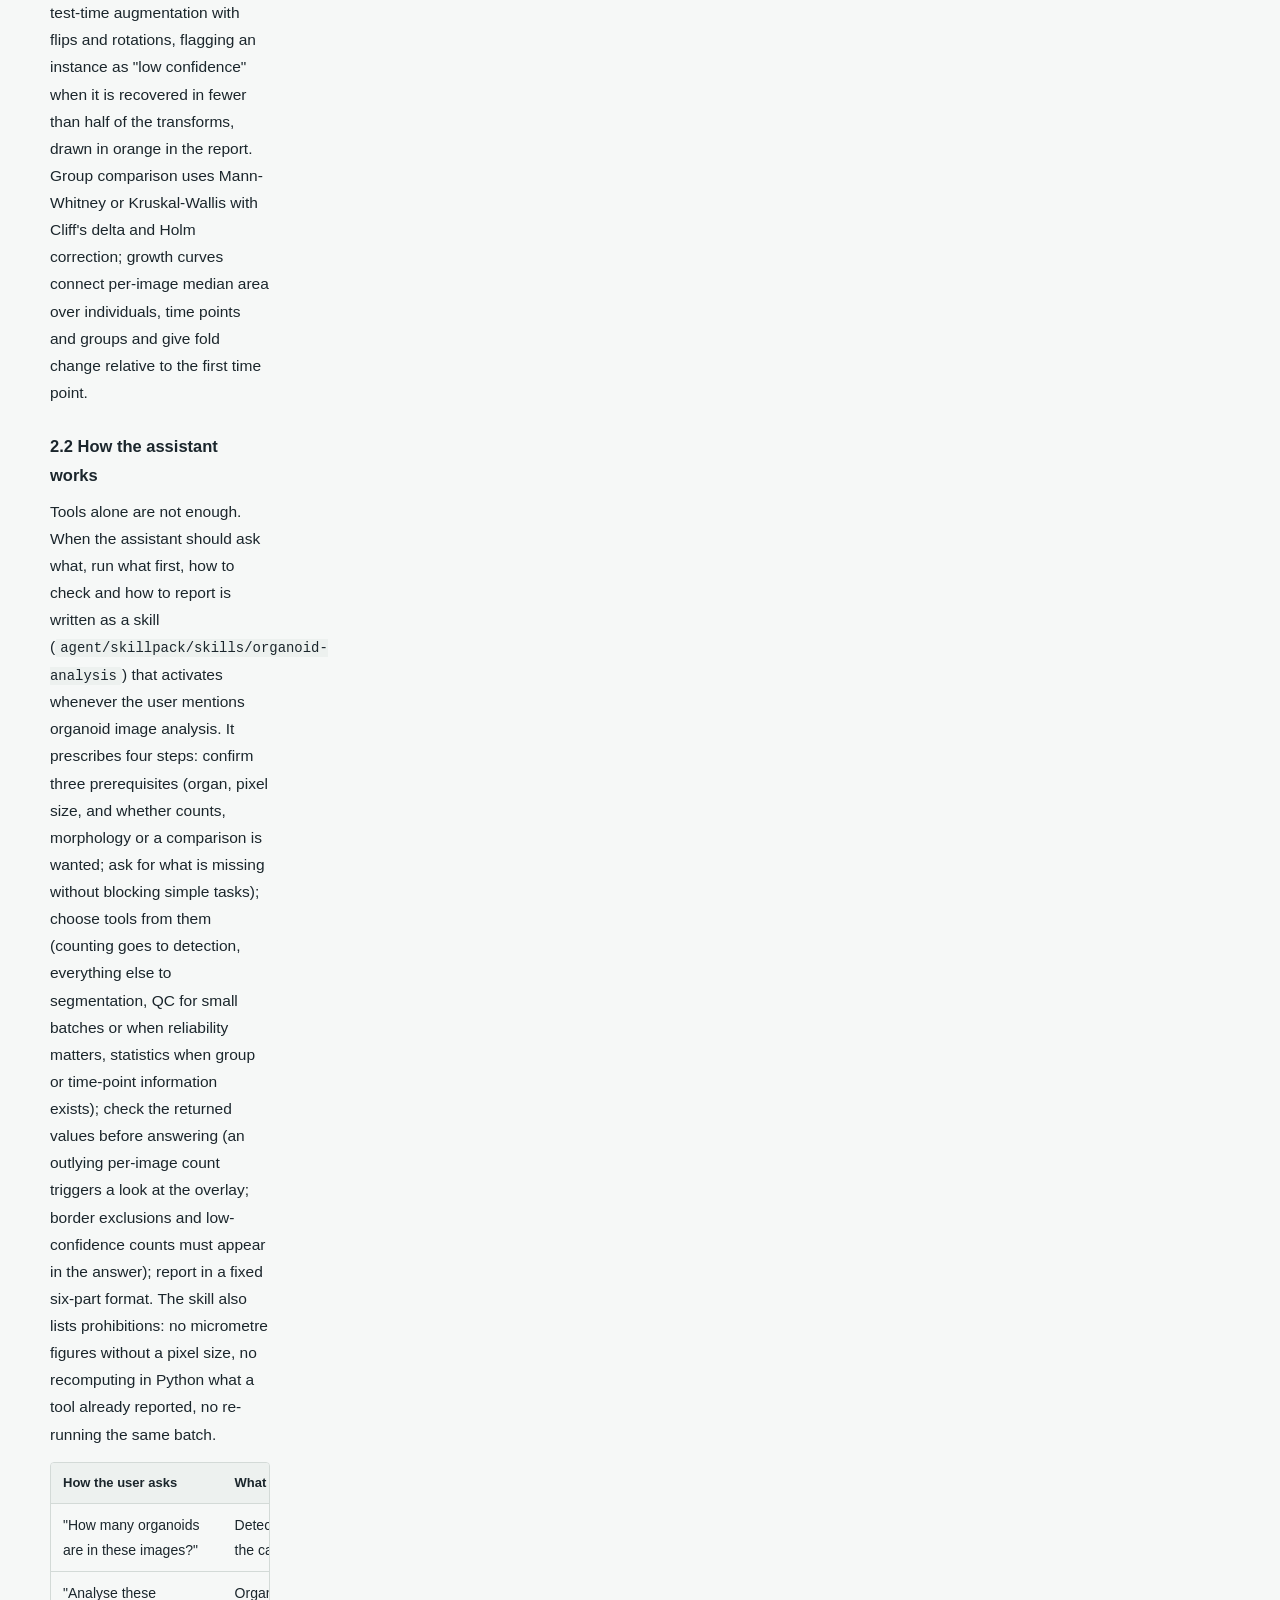
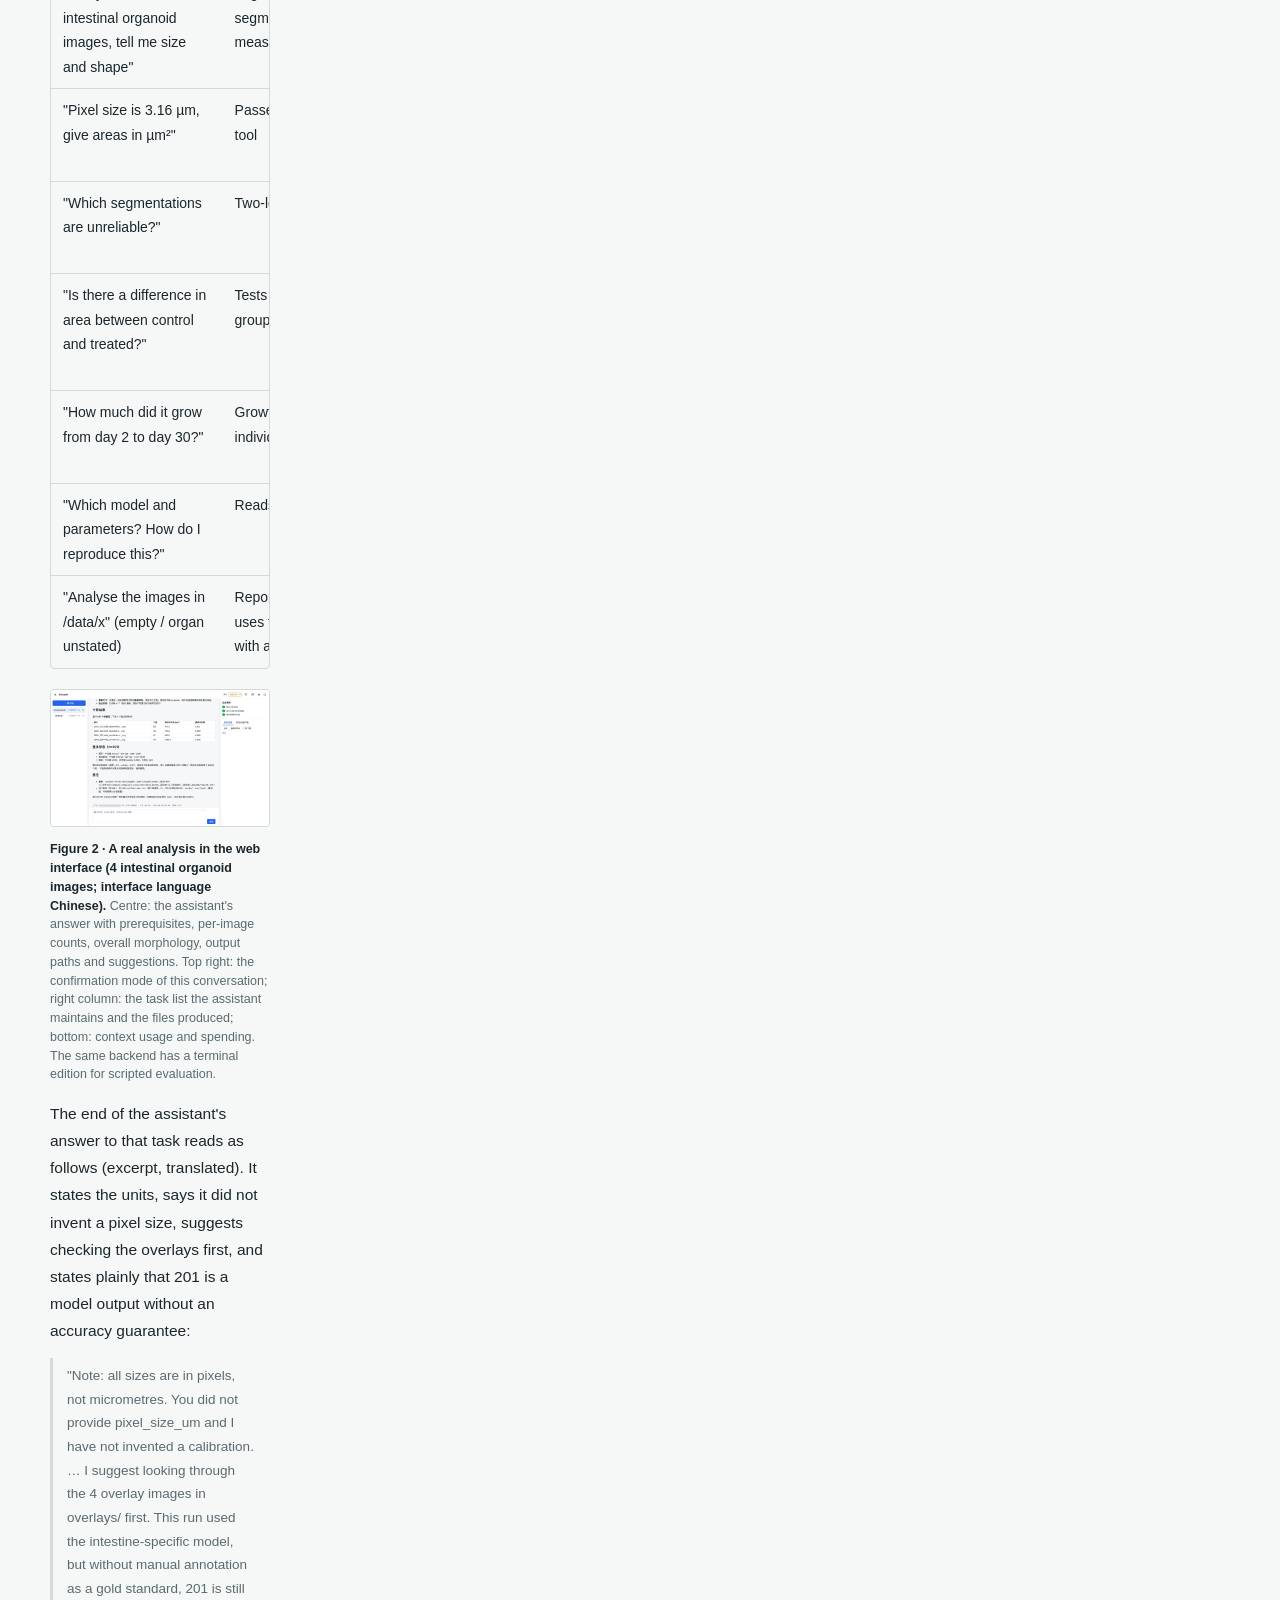
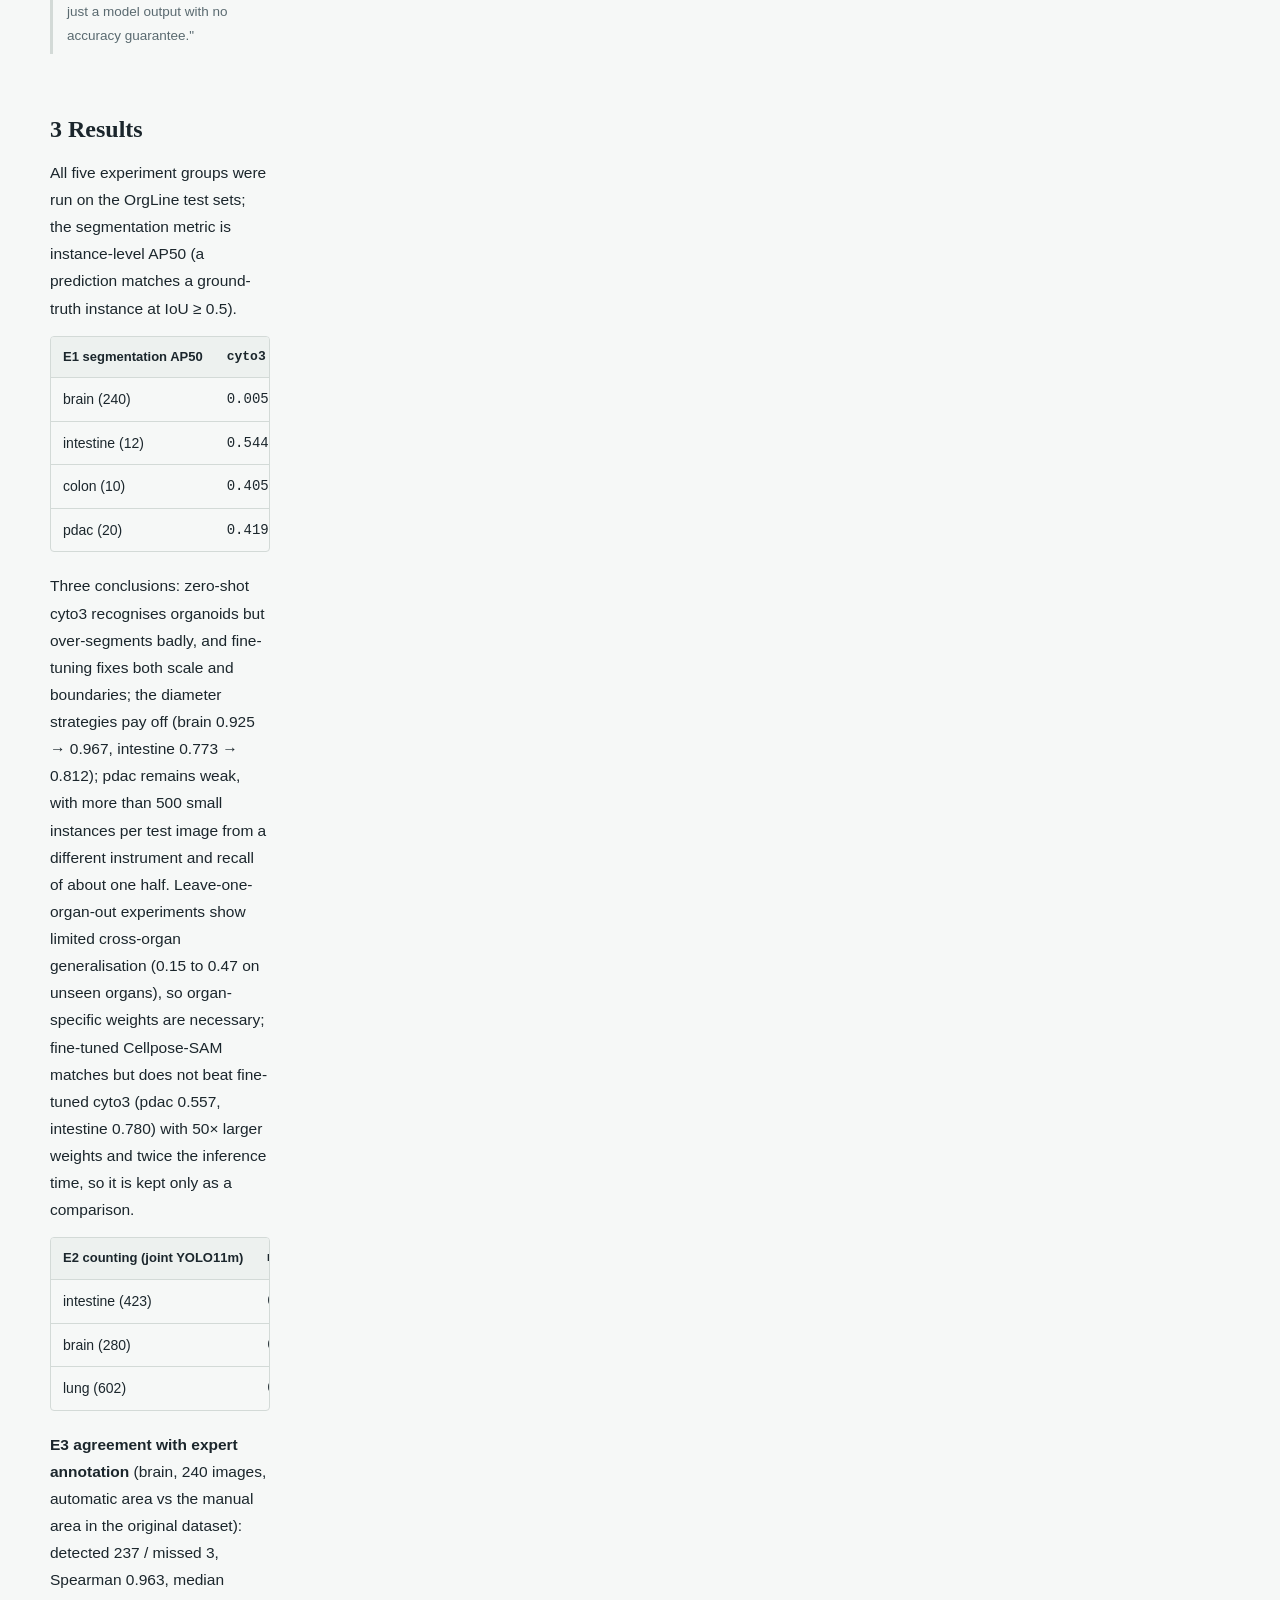
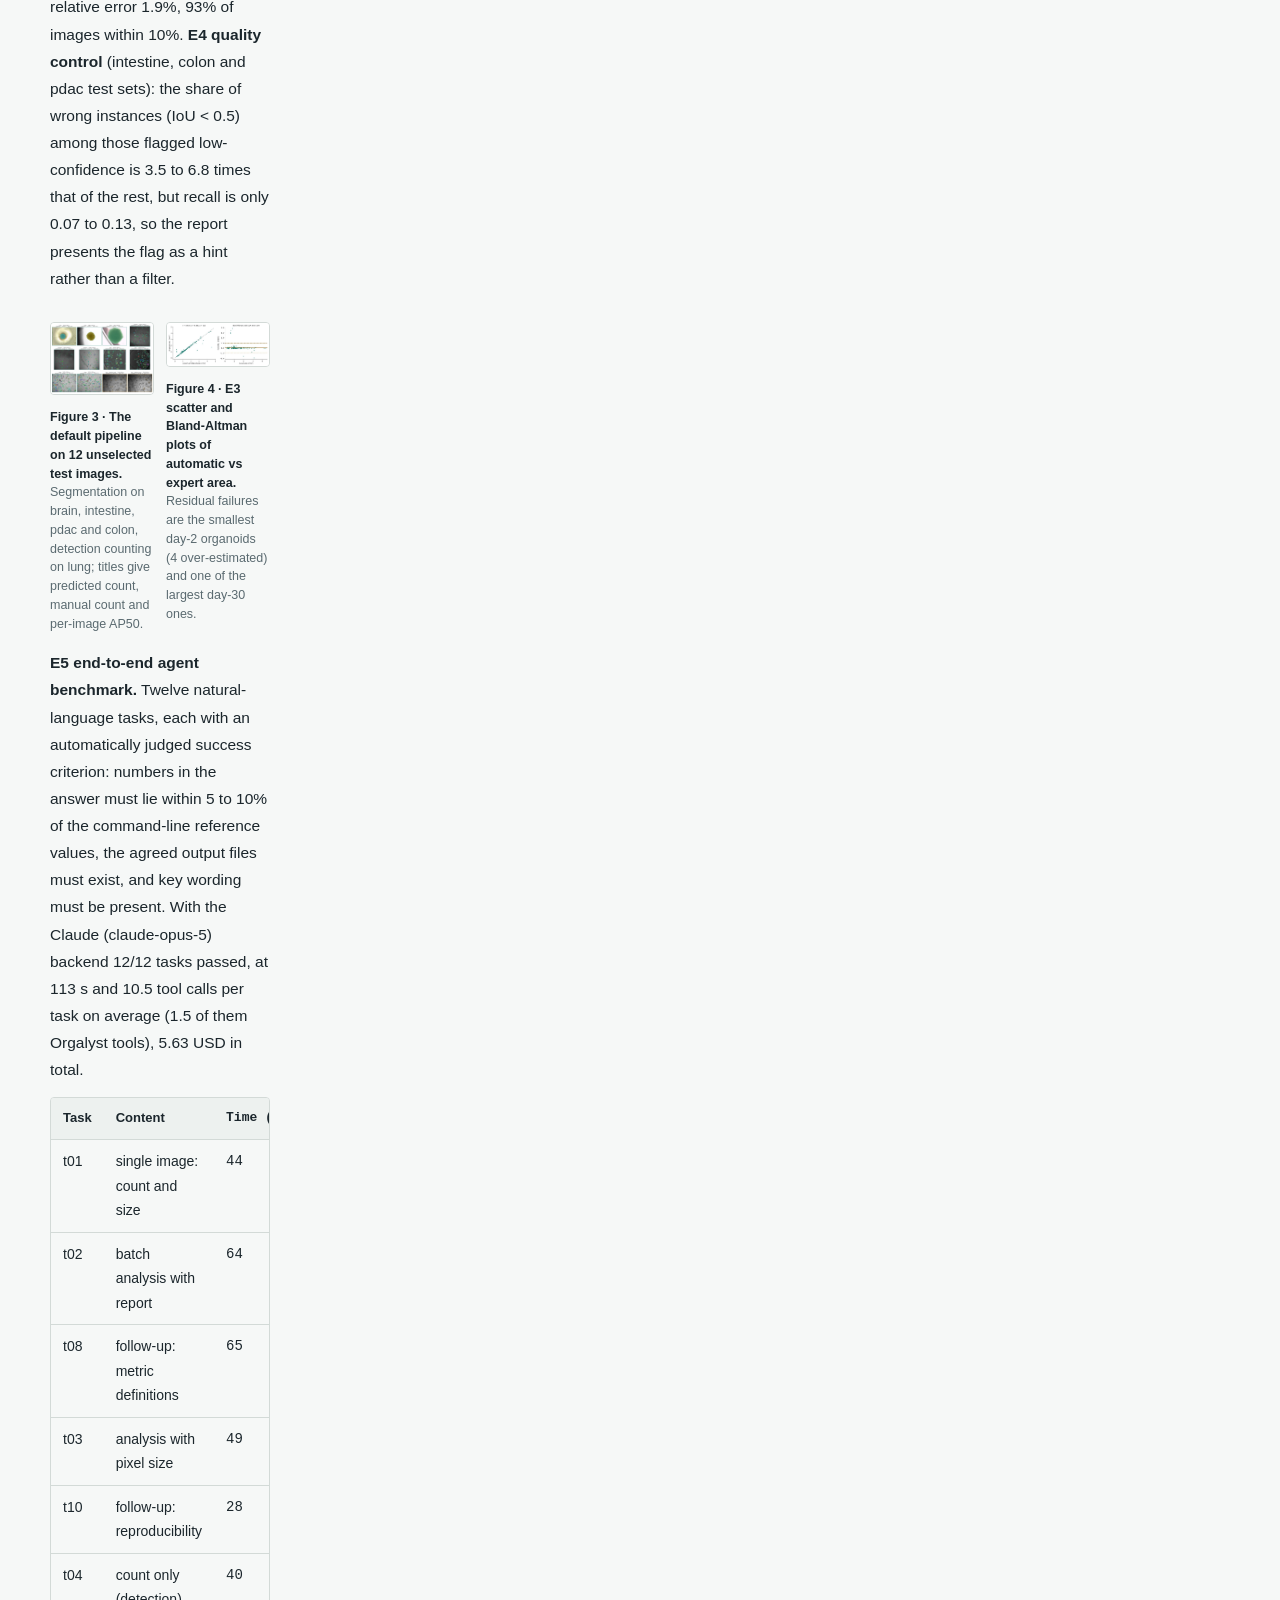
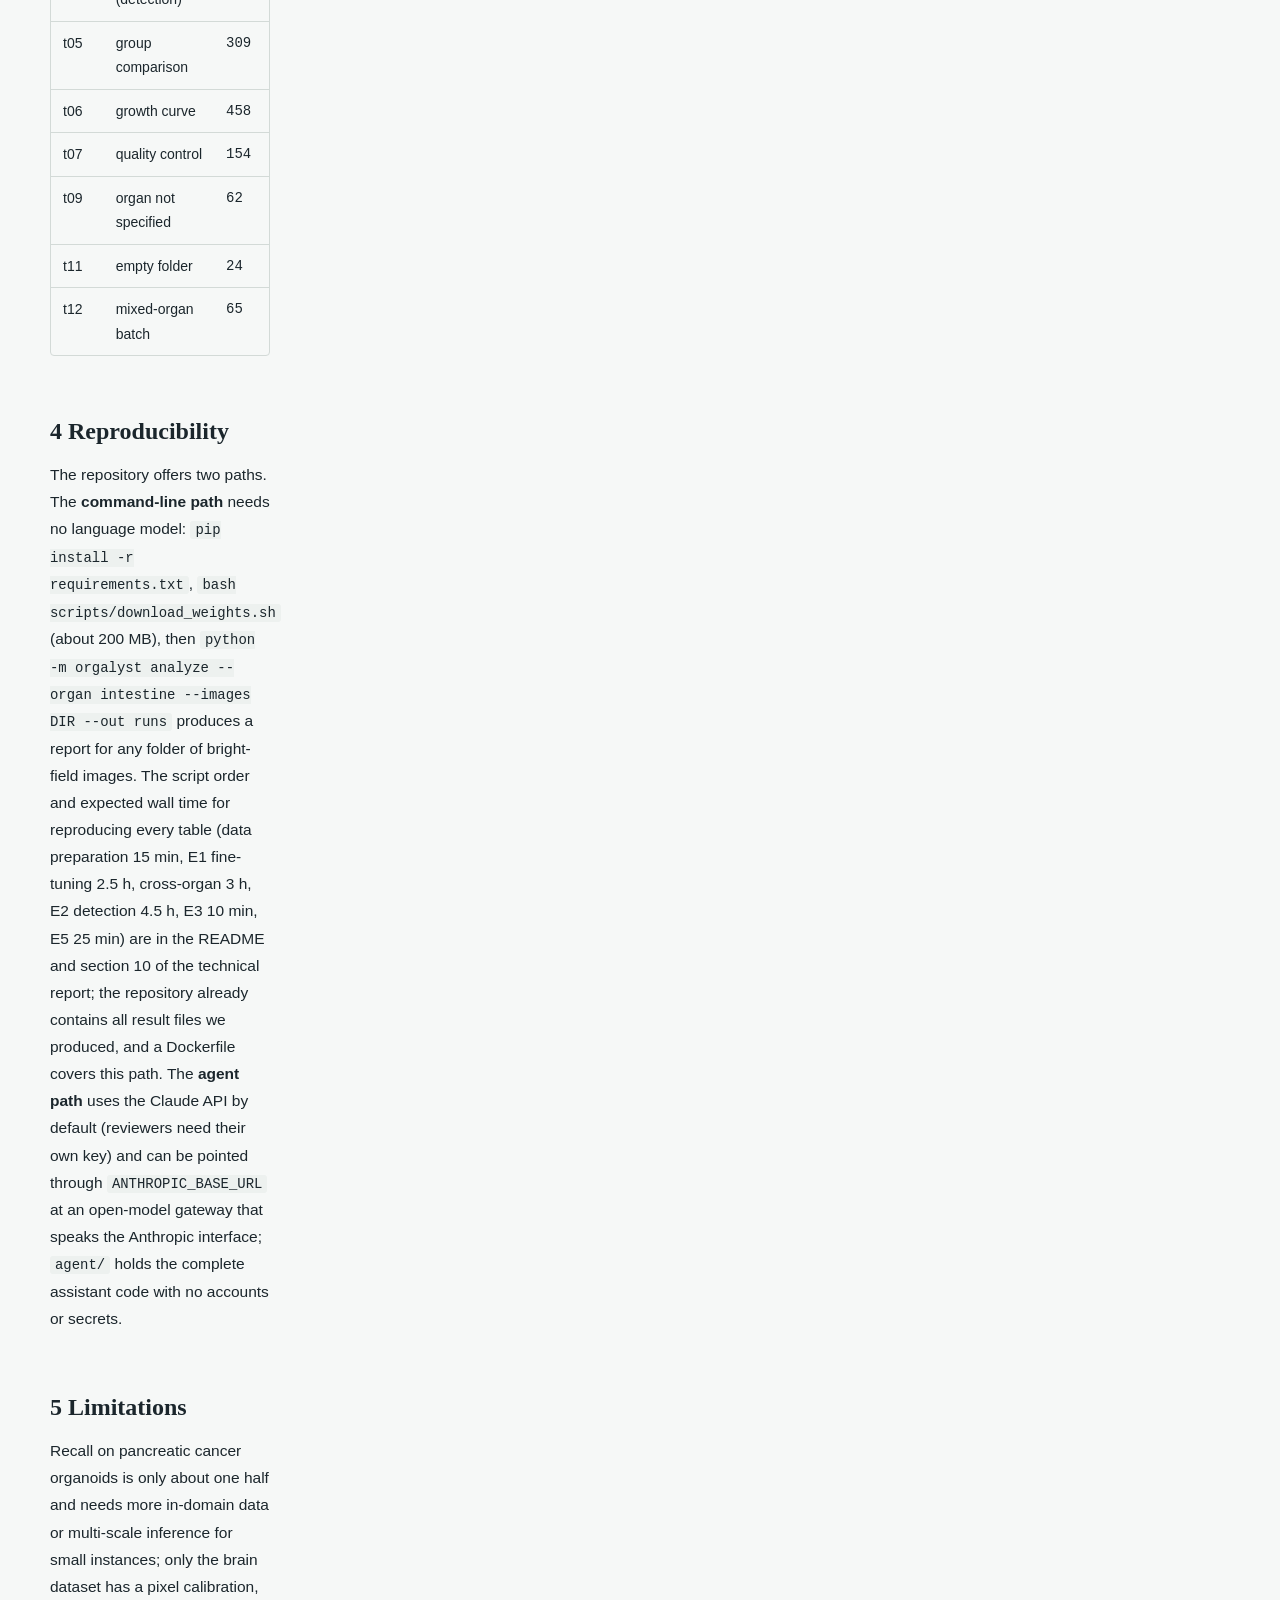
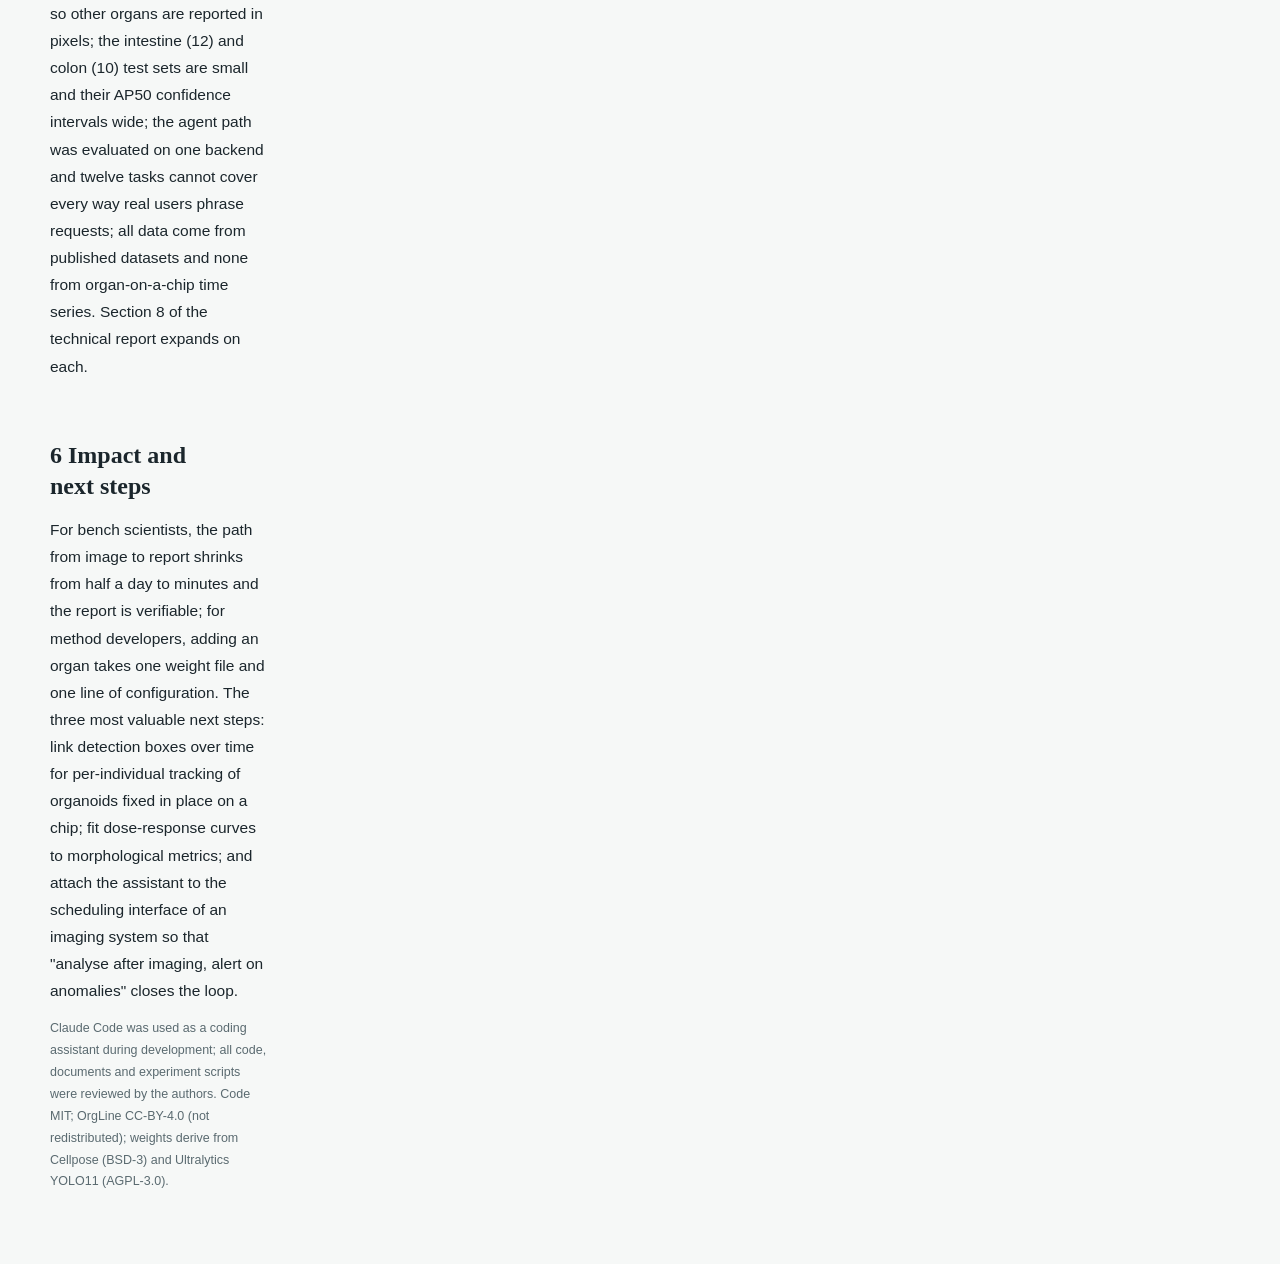
==== commit bfb414c9: "docs: team member roles" ====
--- a/docs/kaggle_writeup_en.html
+++ b/docs/kaggle_writeup_en.html
@@ -89,7 +89,7 @@
 <h1>Orgalyst: a conversational analysis system for organoid bright-field images</h1>
 <p class="sub">A bench scientist says one sentence and, minutes later, has an analysis report that can go into the lab record and still be verified three months later; every number in it can be recomputed from the command line without any large language model.</p></header>
 <div class="decl">Category: End-to-End System</div>
-<div class="links"><b>Demo video</b><span>≤ 5 min, public: <code>&lt;video link, to be added&gt;</code></span><b>Code</b><span>https://github.com/xiaoyanLi629/orgalyst (public, reproducible, MIT)</span><b>Technical report</b><span>docs/technical_report_en.html (English, 19 pages) and docs/technical_report.html (Chinese, 18 pages) in the repository</span><b>Weights</b><span>https://huggingface.co/XiaoyanLi/orgalyst-weights</span><b>Data</b><span>OrgLine (Zenodo 16355179, CC-BY-4.0); no private data, no additional annotation</span><b>Team</b><span>Xiaoyan Li (AI / computer vision / LLM applications, project lead); Liwen Xu and Xuzheng Fu (biology: organoid culture and morphological interpretation, responsible for requirements and review of results); Cuicui Jiang</span></div>
+<div class="links"><b>Demo video</b><span>≤ 5 min, public: <code>&lt;video link, to be added&gt;</code></span><b>Code</b><span>https://github.com/xiaoyanLi629/orgalyst (public, reproducible, MIT)</span><b>Technical report</b><span>docs/technical_report_en.html (English, 19 pages) and docs/technical_report.html (Chinese, 18 pages) in the repository</span><b>Weights</b><span>https://huggingface.co/XiaoyanLi/orgalyst-weights</span><b>Data</b><span>OrgLine (Zenodo 16355179, CC-BY-4.0); no private data, no additional annotation</span><b>Team</b><span>Xiaoyan Li (AI / computer vision / LLM applications, project lead); Liwen Xu and Xuzheng Fu (biology: organoid culture and morphological interpretation, responsible for requirements and review of results); Cuicui Jiang (AI: large language models, agent architecture and orchestration)</span></div>
 
 <h2>1 The problem</h2>
 <p>Organoids are miniature tissues grown from stem cells in a three-dimensional environment; organ-on-a-chip devices place such tissues into microfluidic hardware that mimics physiological conditions. In both cases the cheapest, least invasive and most frequent way to observe them is the bright-field microscope: take a picture every day or every few hours and see how they are growing. The analysis these pictures need is very fixed: count how many organoids are in an image, measure the size and shape of each, compare treatment groups, connect measurements of the same organoid over time into a growth curve, and write it up as a report that can go into the lab record and be checked by someone else.</p>
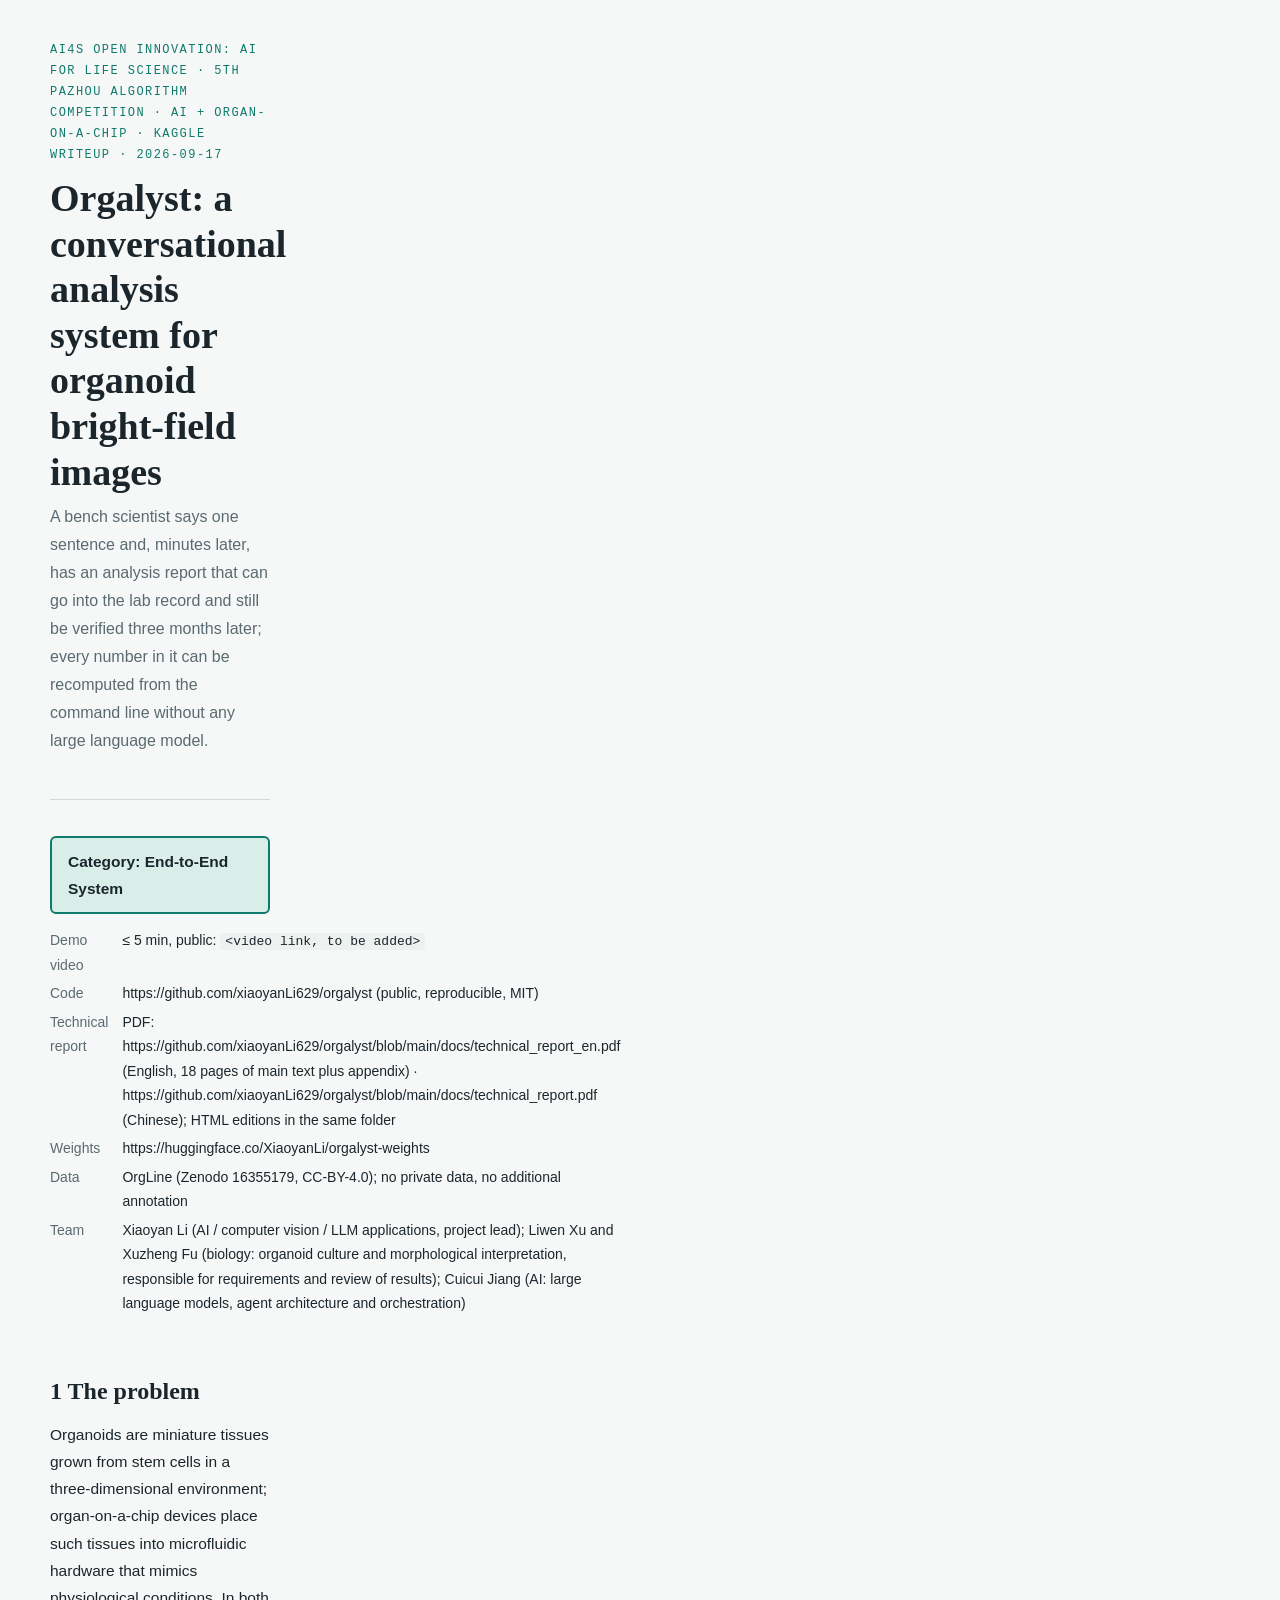
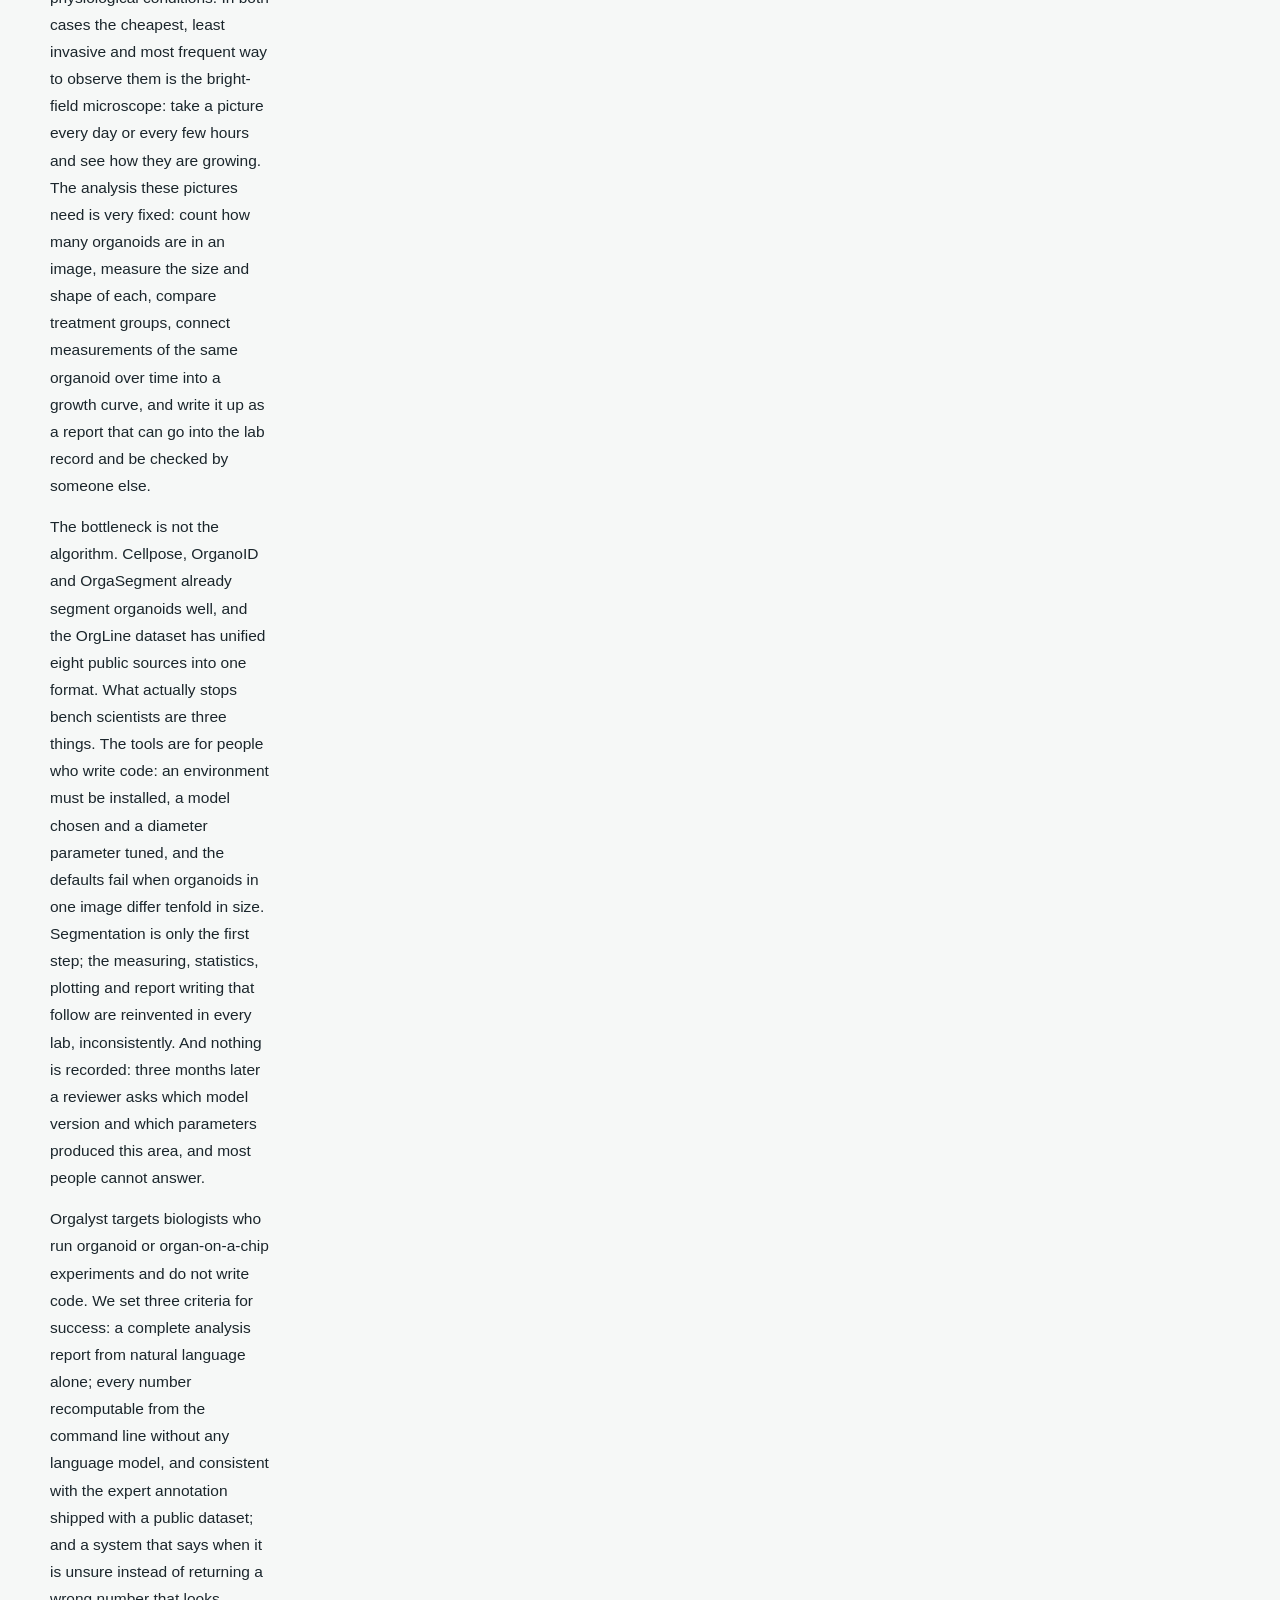
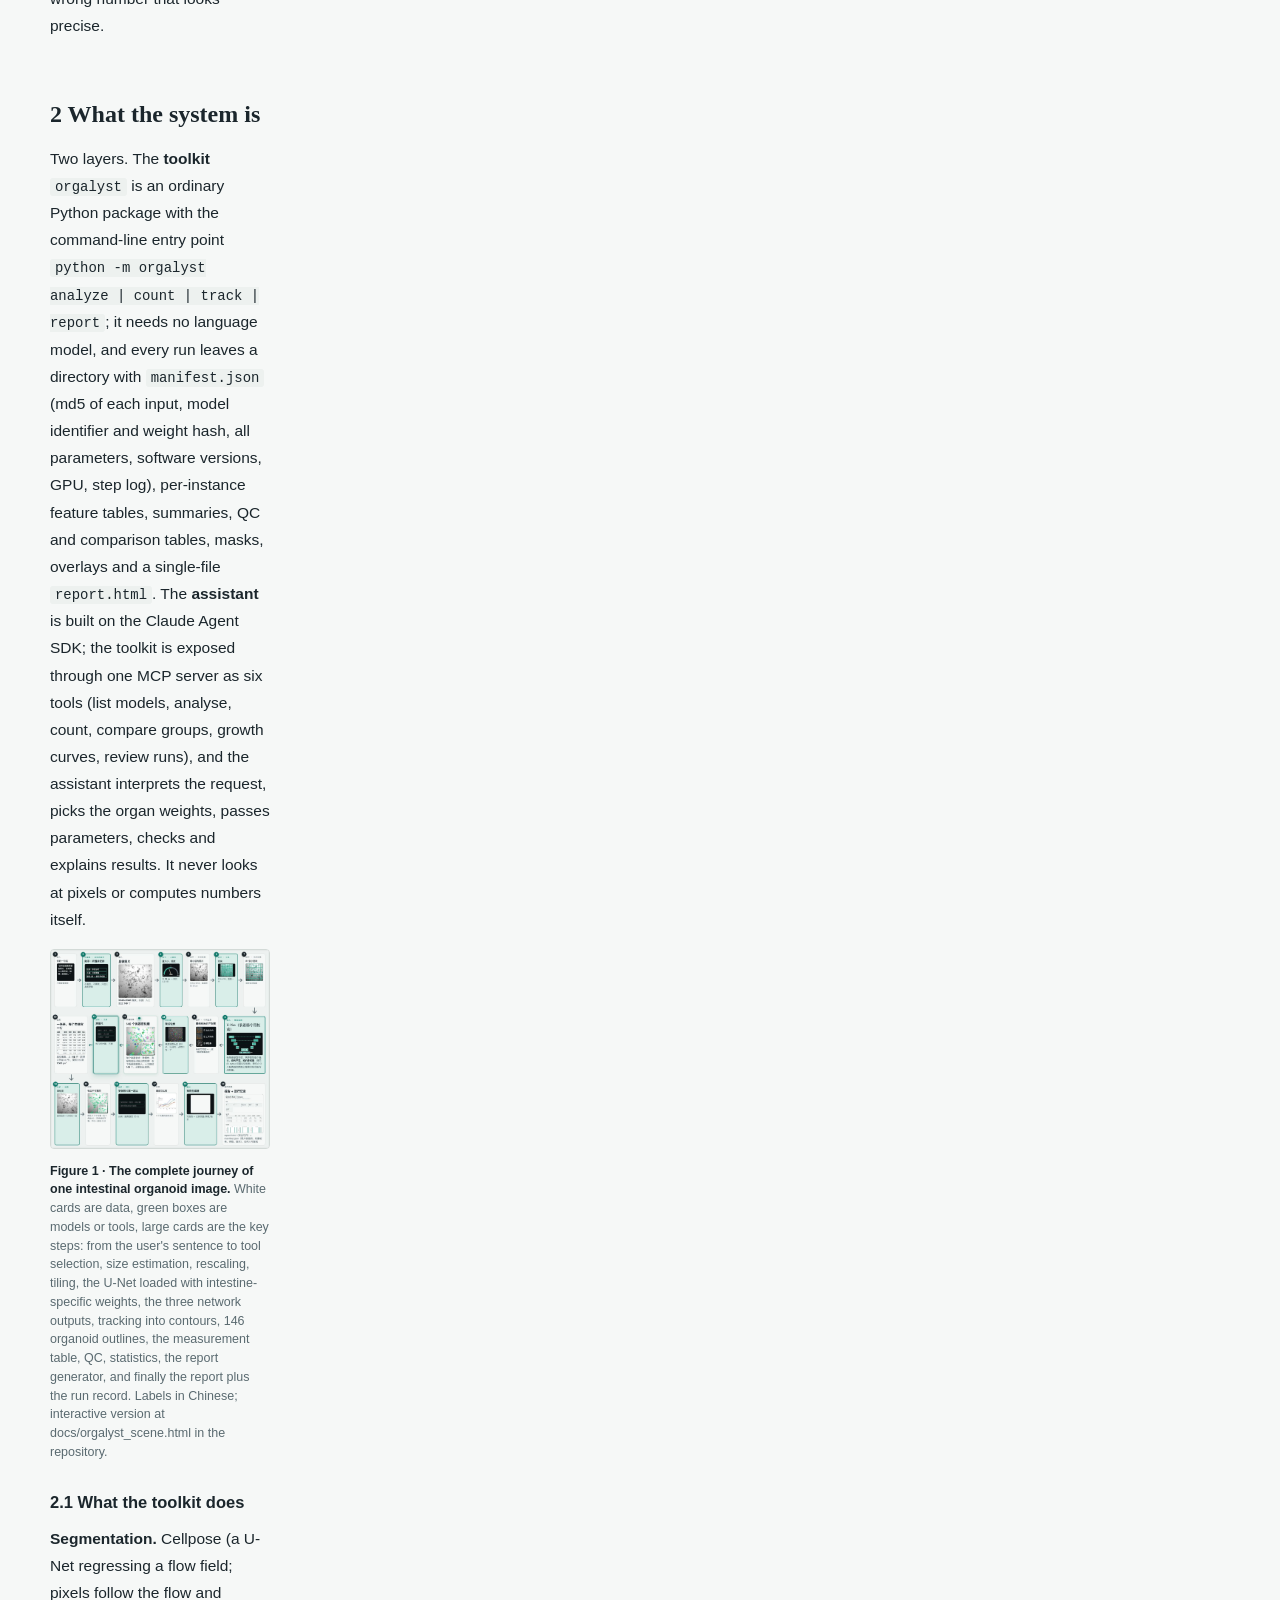
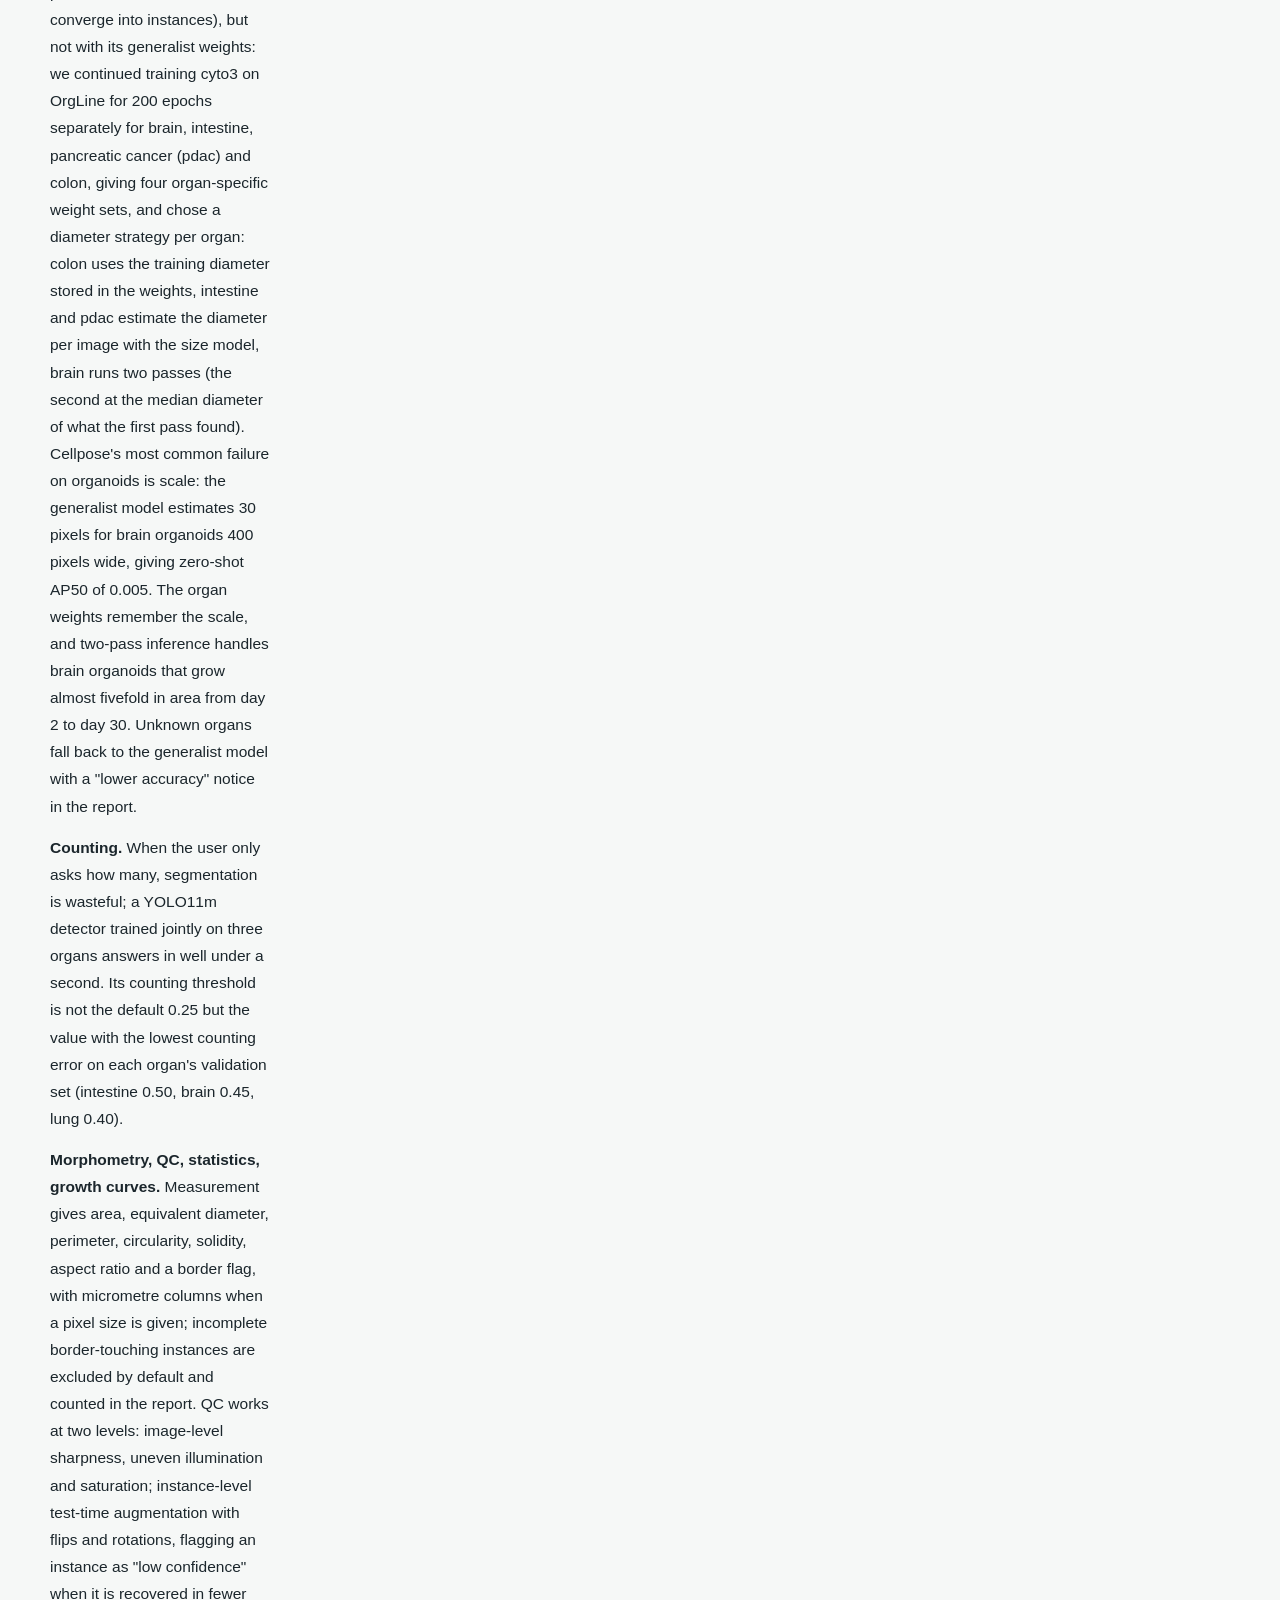
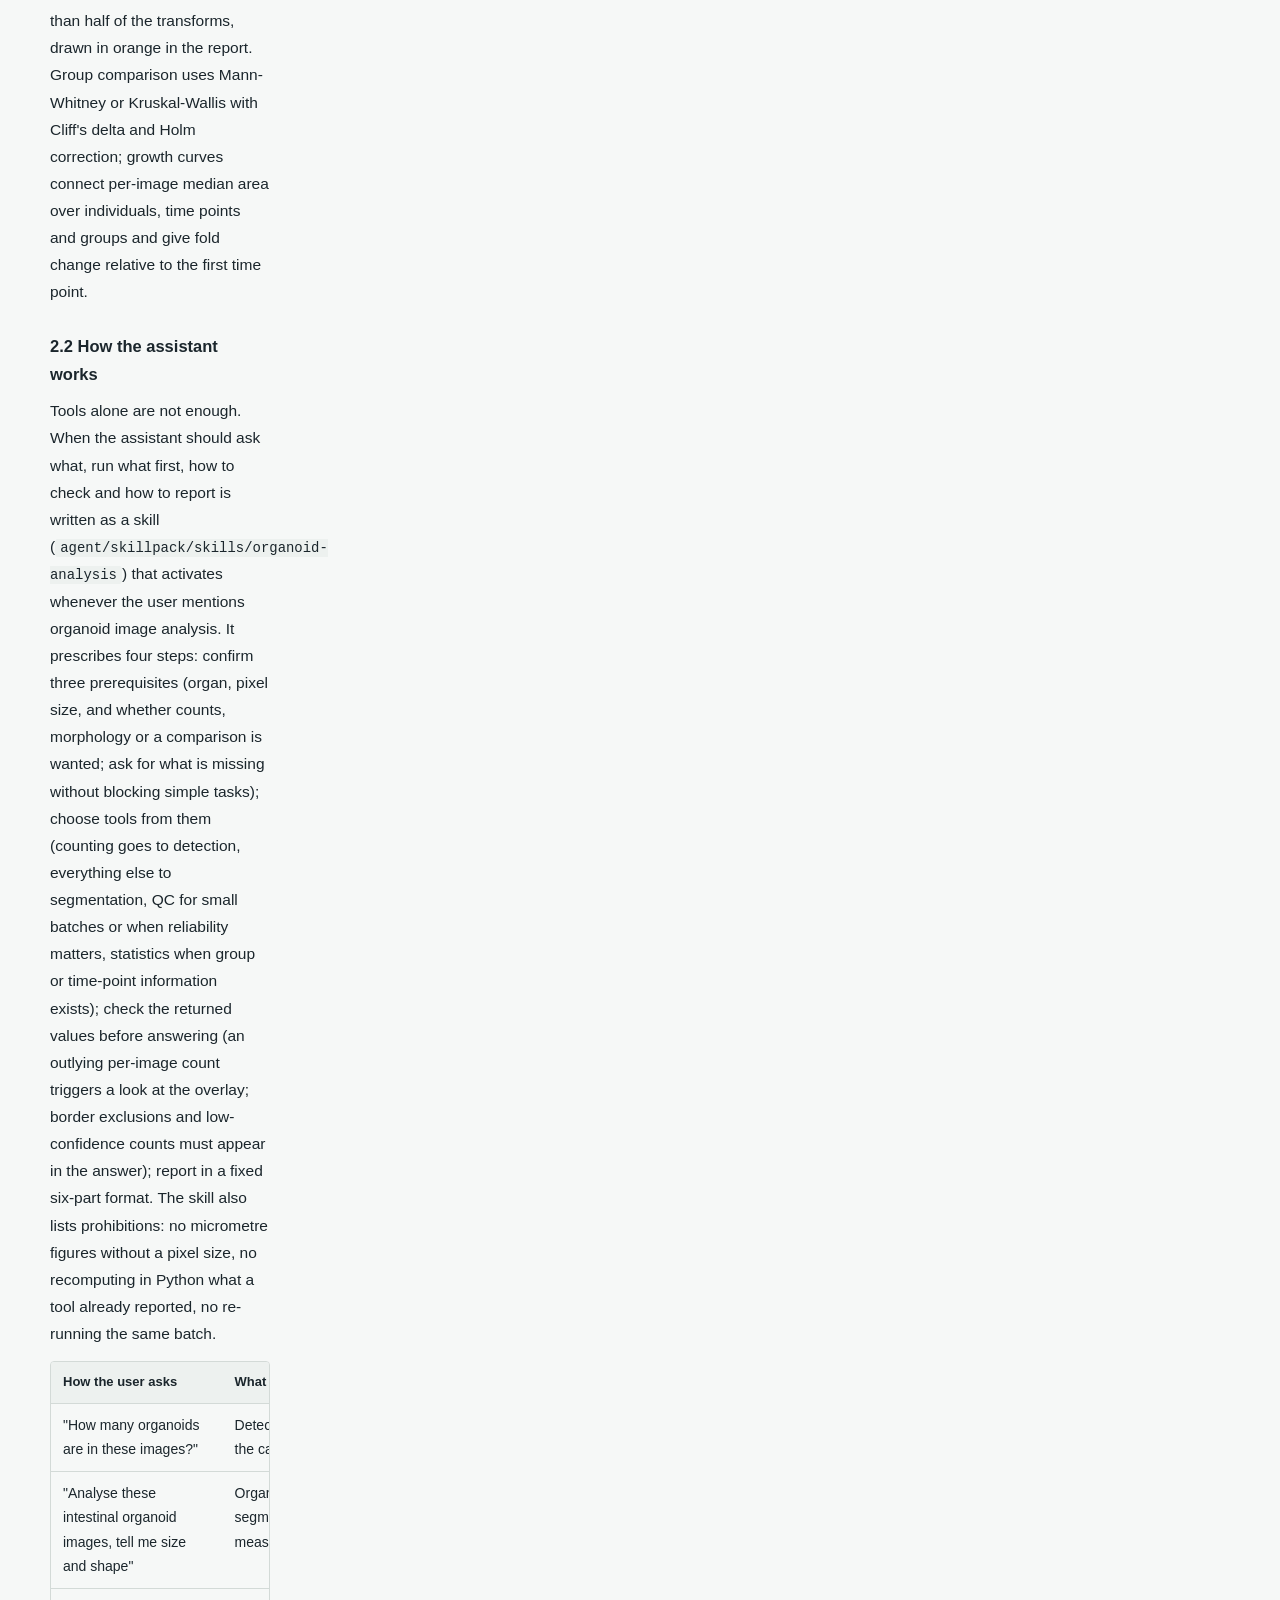
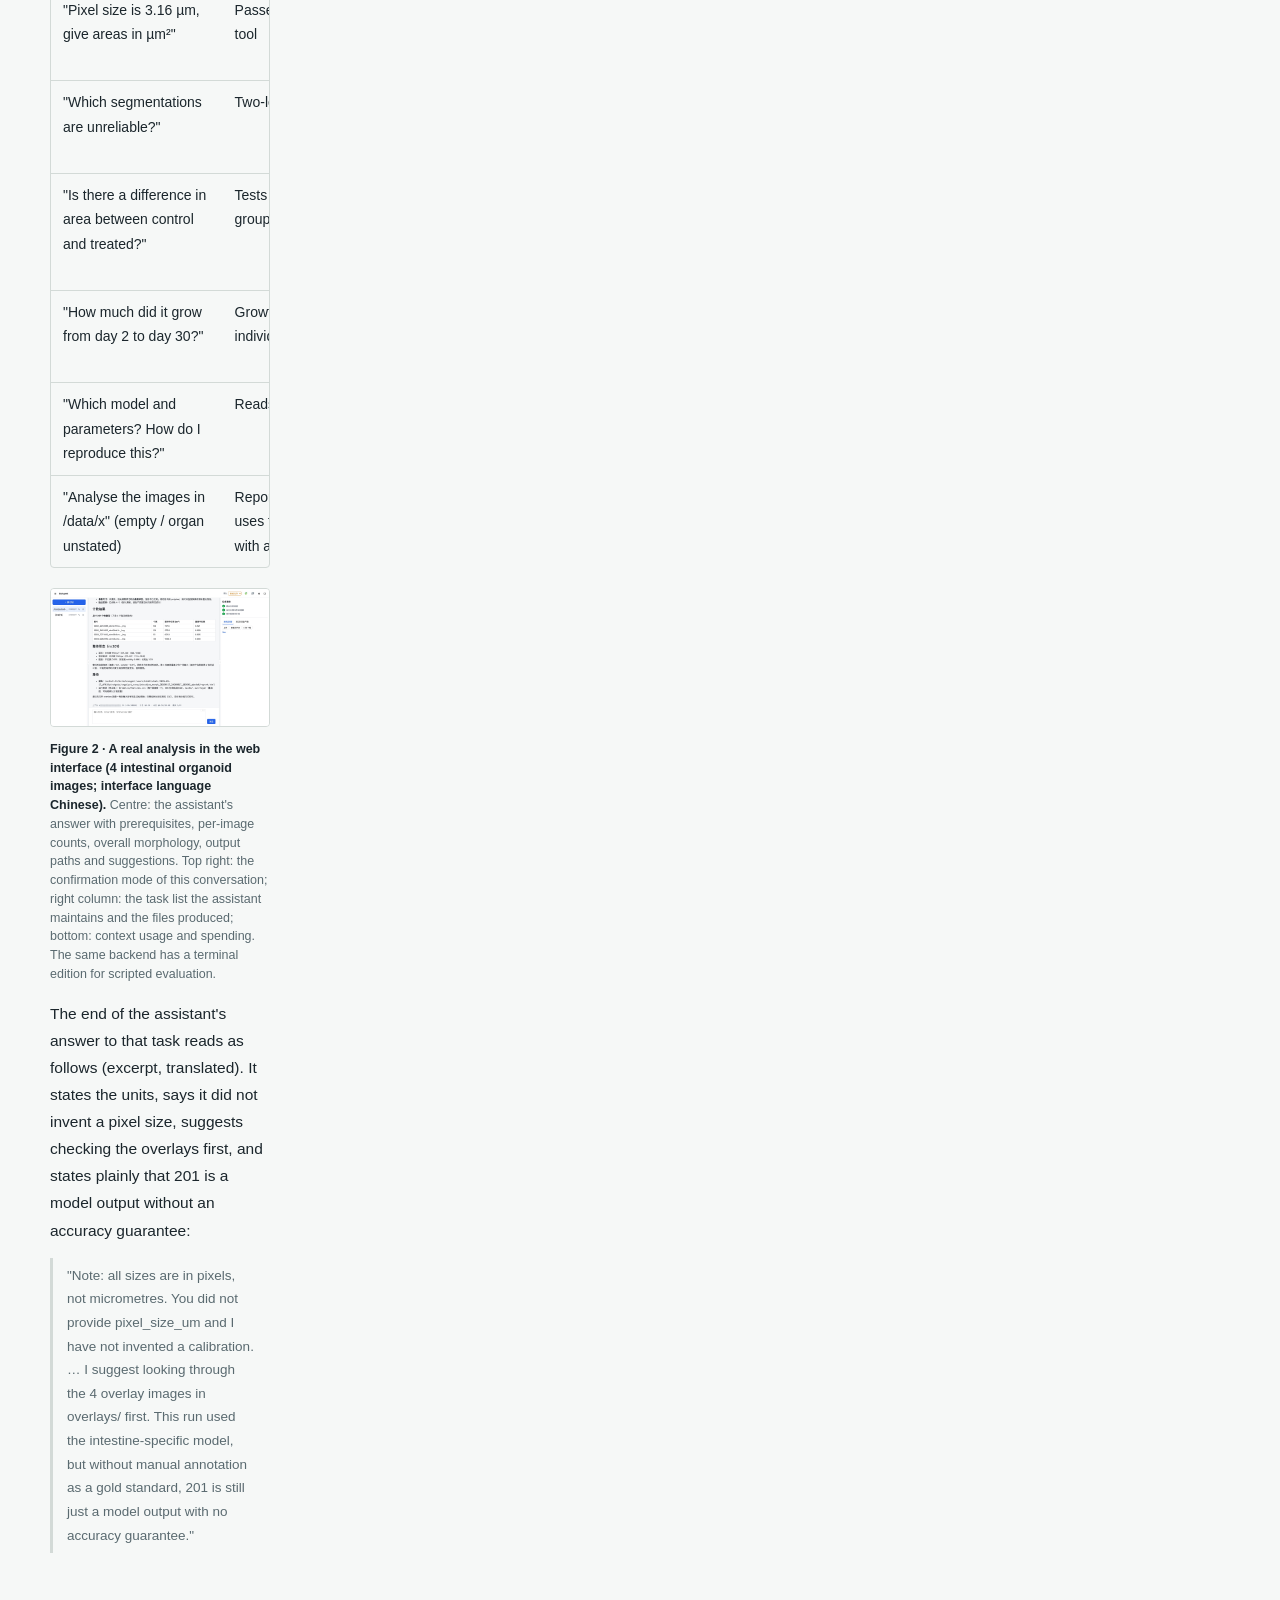
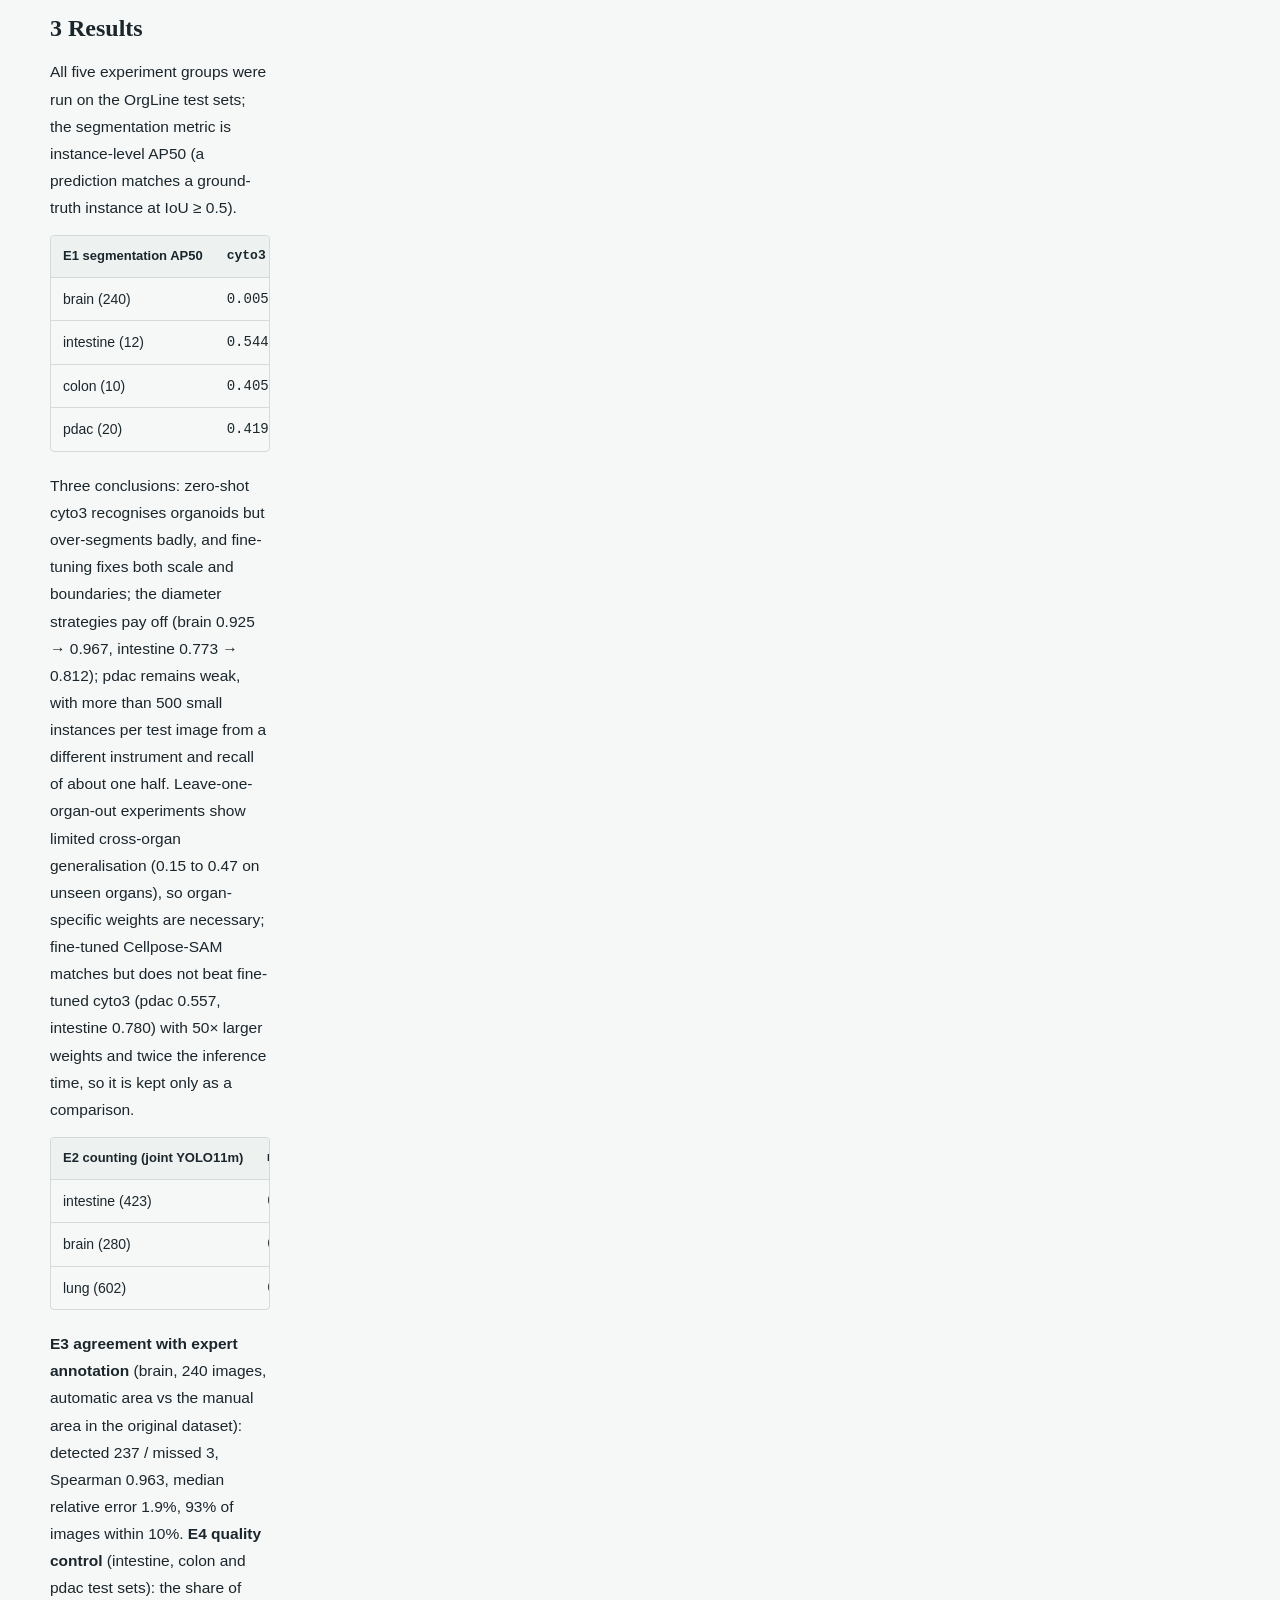
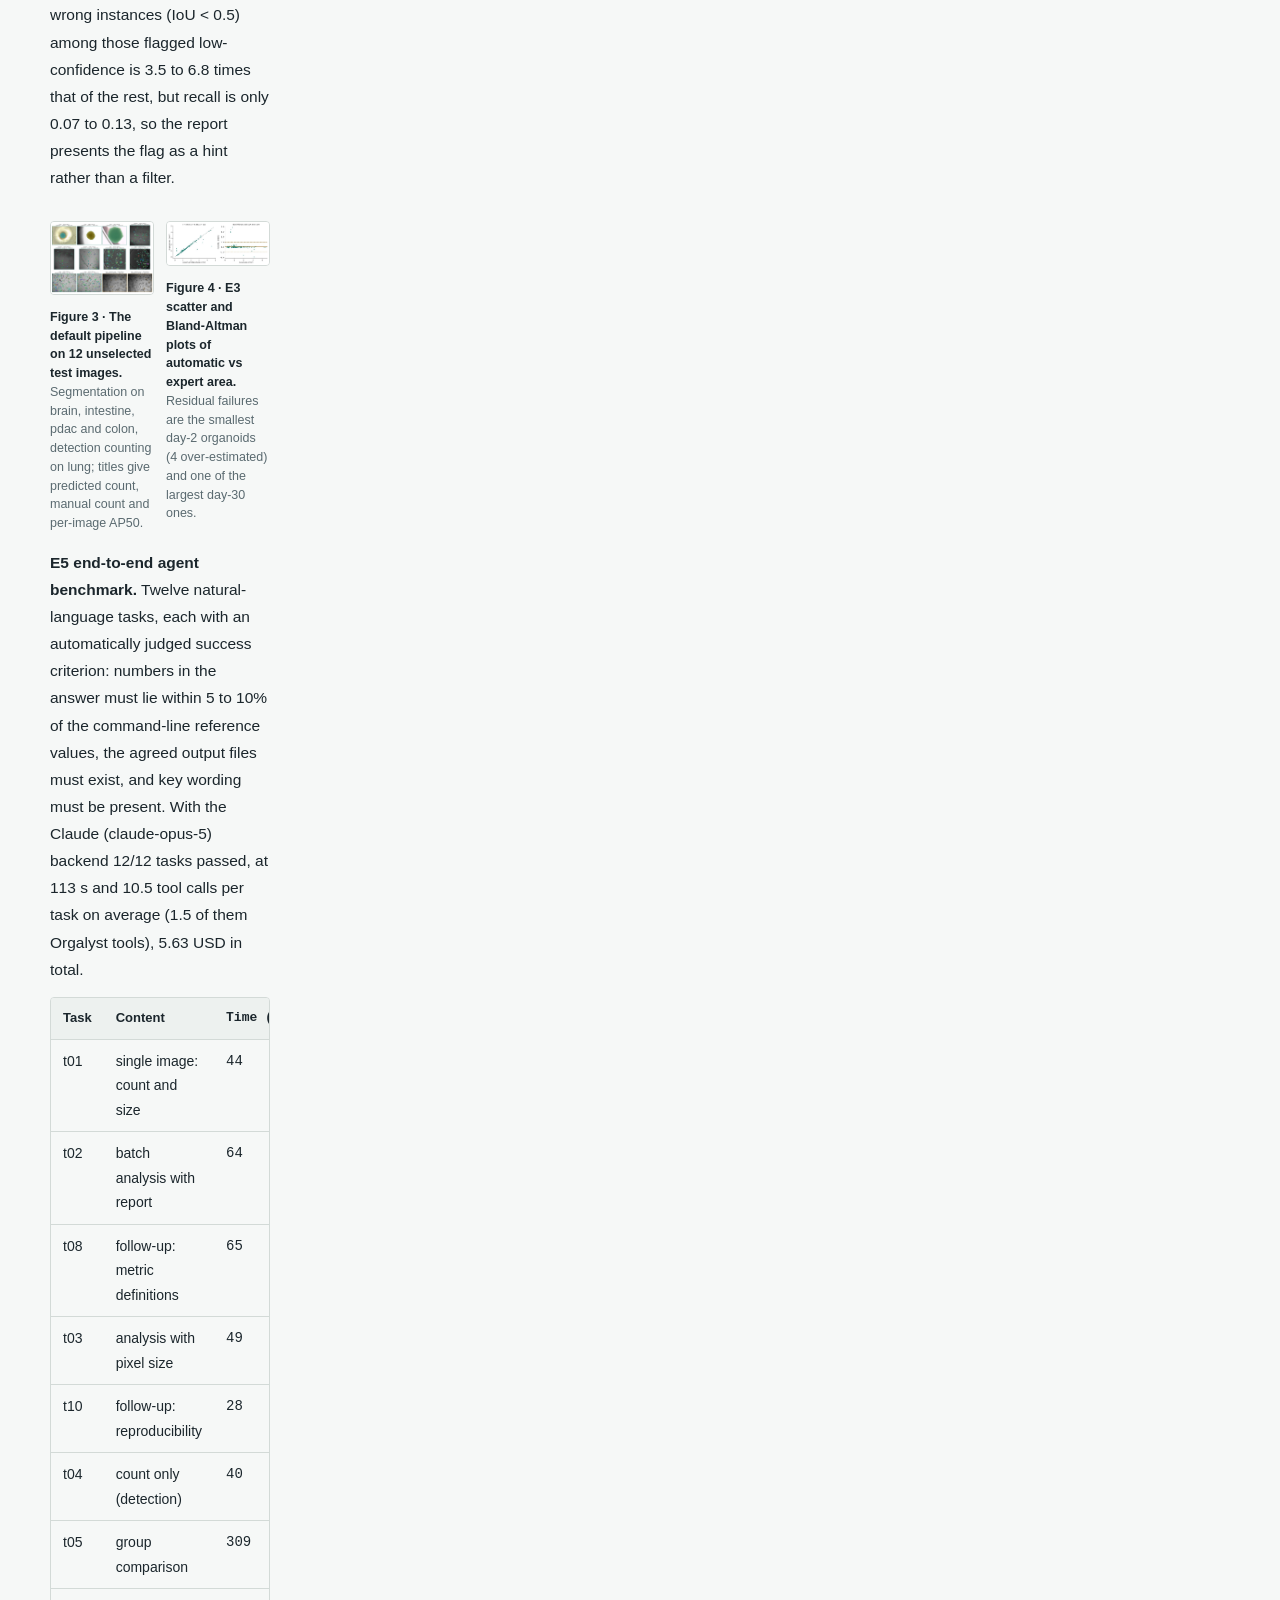
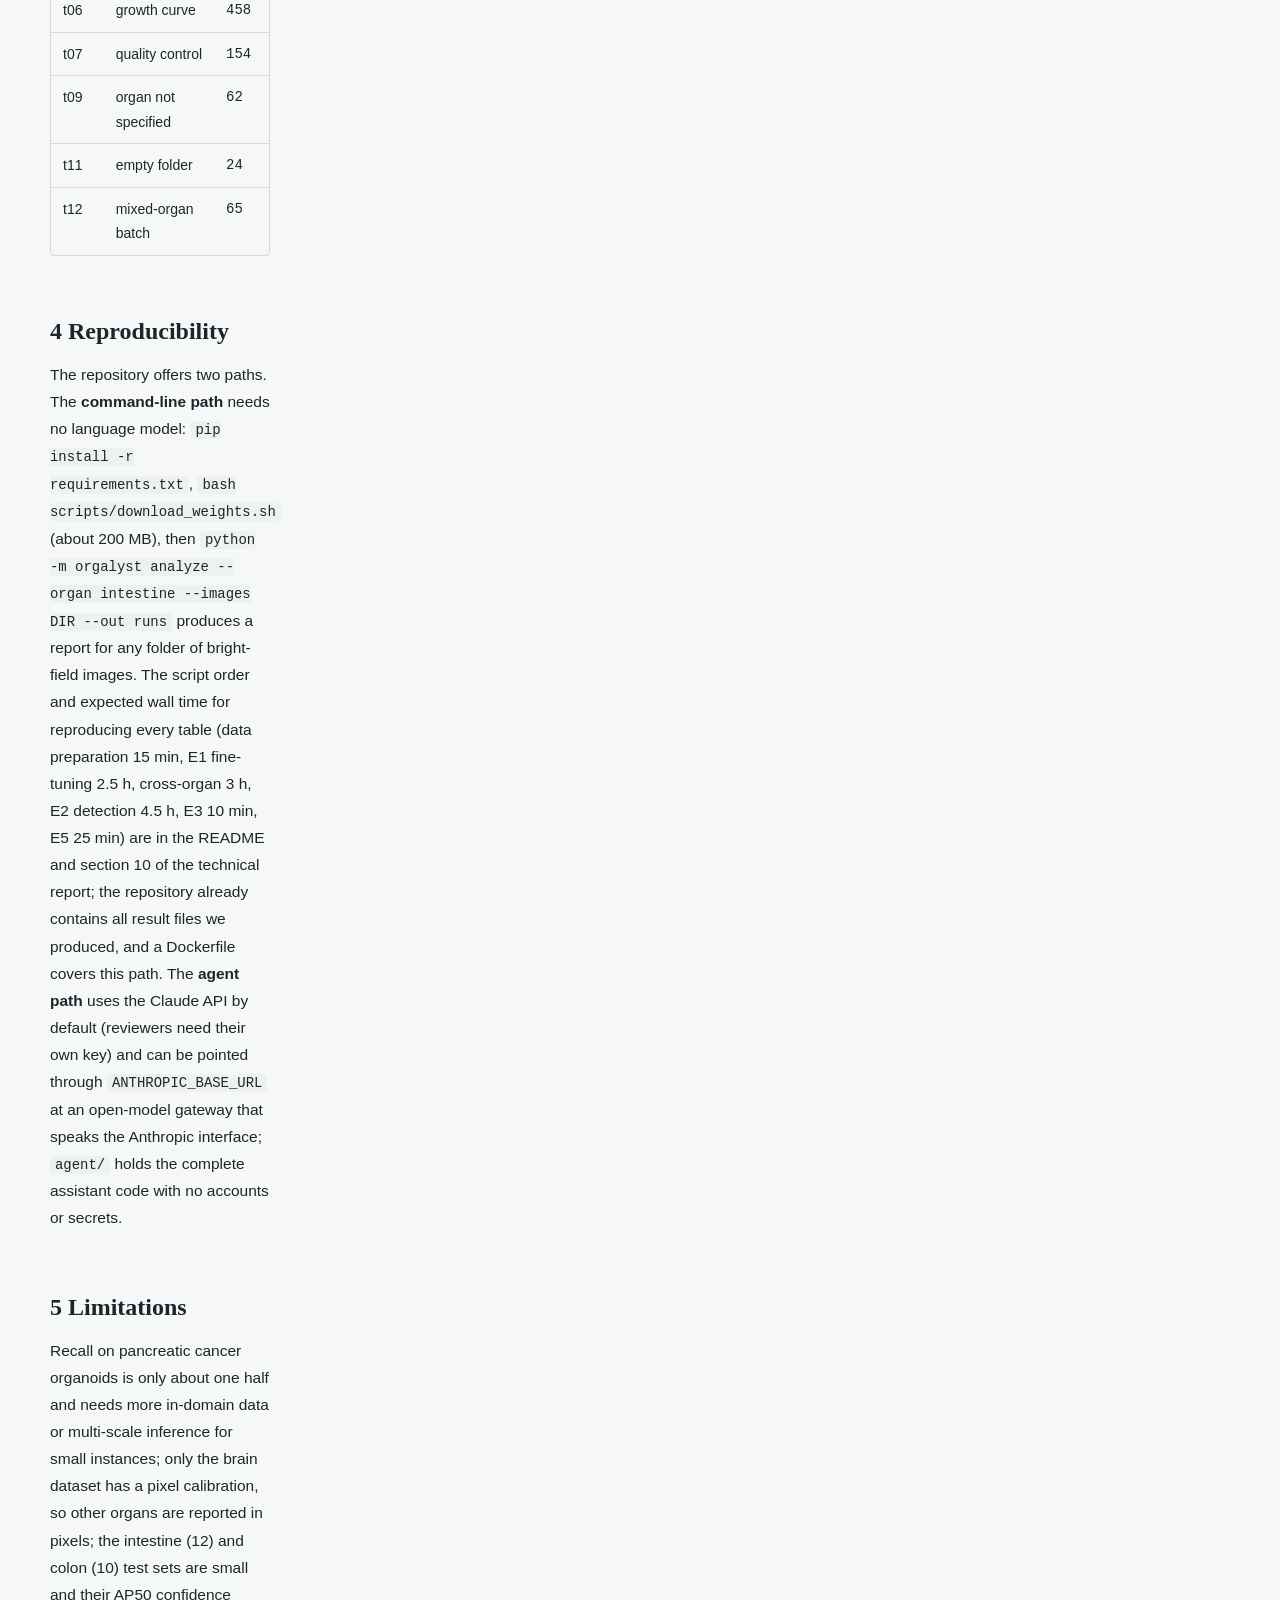
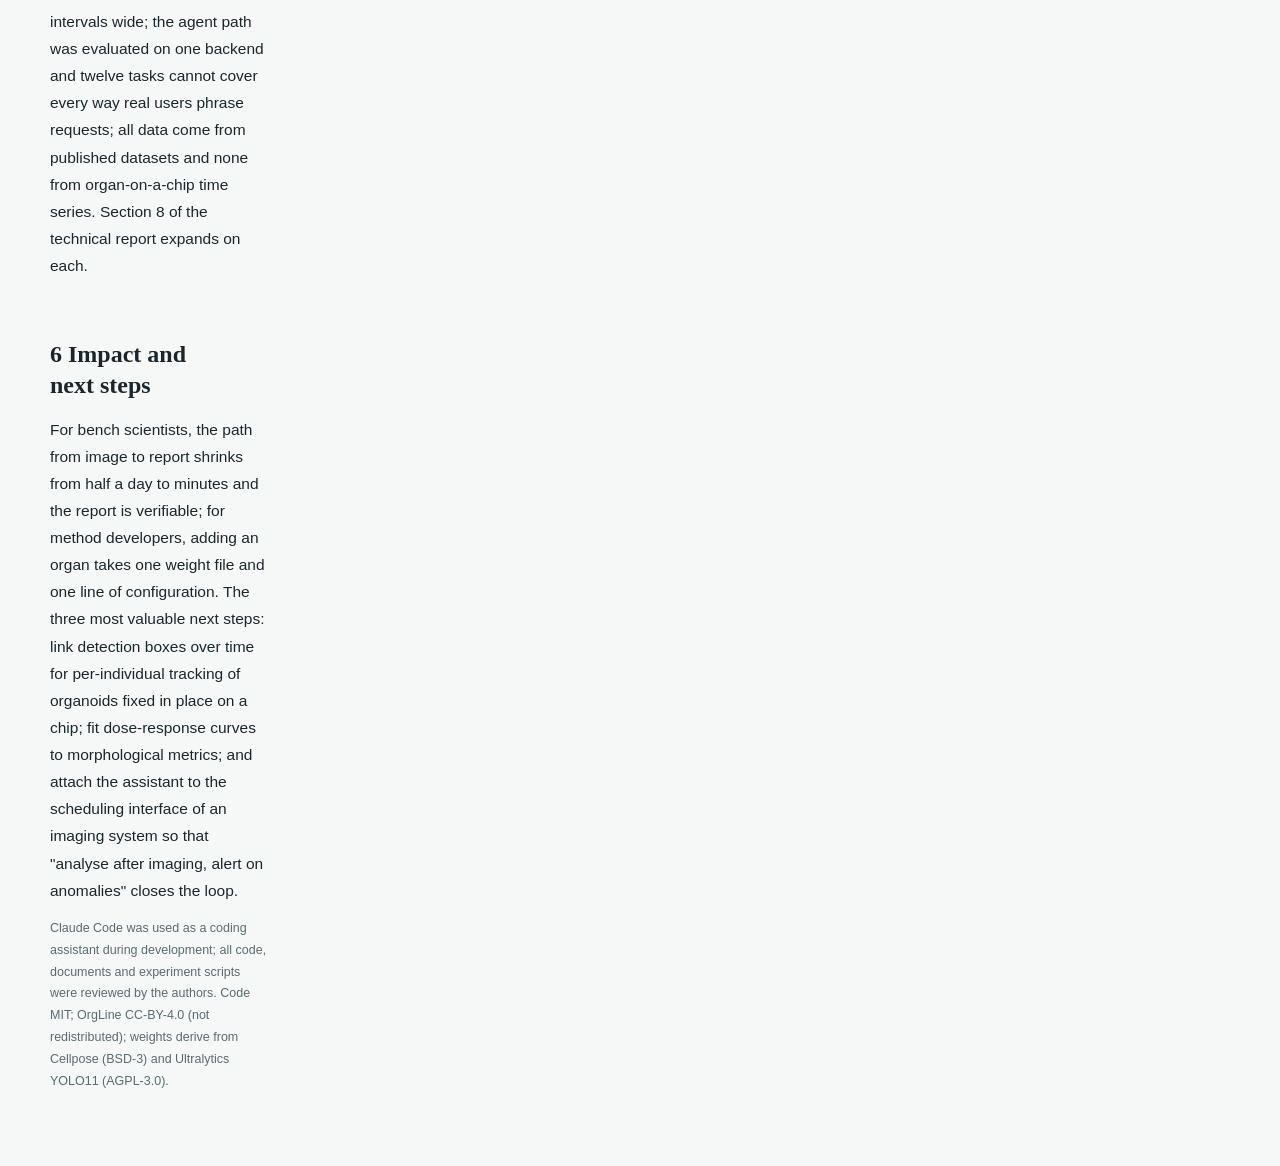
==== commit 20e8400f: "docs: report PDFs for the writeup link; paste-ready writeup markdown with exported figures" ====
--- a/docs/kaggle_writeup_en.html
+++ b/docs/kaggle_writeup_en.html
@@ -89,7 +89,7 @@
 <h1>Orgalyst: a conversational analysis system for organoid bright-field images</h1>
 <p class="sub">A bench scientist says one sentence and, minutes later, has an analysis report that can go into the lab record and still be verified three months later; every number in it can be recomputed from the command line without any large language model.</p></header>
 <div class="decl">Category: End-to-End System</div>
-<div class="links"><b>Demo video</b><span>≤ 5 min, public: <code>&lt;video link, to be added&gt;</code></span><b>Code</b><span>https://github.com/xiaoyanLi629/orgalyst (public, reproducible, MIT)</span><b>Technical report</b><span>docs/technical_report_en.html (English, 19 pages) and docs/technical_report.html (Chinese, 18 pages) in the repository</span><b>Weights</b><span>https://huggingface.co/XiaoyanLi/orgalyst-weights</span><b>Data</b><span>OrgLine (Zenodo 16355179, CC-BY-4.0); no private data, no additional annotation</span><b>Team</b><span>Xiaoyan Li (AI / computer vision / LLM applications, project lead); Liwen Xu and Xuzheng Fu (biology: organoid culture and morphological interpretation, responsible for requirements and review of results); Cuicui Jiang (AI: large language models, agent architecture and orchestration)</span></div>
+<div class="links"><b>Demo video</b><span>≤ 5 min, public: <code>&lt;video link, to be added&gt;</code></span><b>Code</b><span>https://github.com/xiaoyanLi629/orgalyst (public, reproducible, MIT)</span><b>Technical report</b><span>PDF: https://github.com/xiaoyanLi629/orgalyst/blob/main/docs/technical_report_en.pdf (English, 18 pages of main text plus appendix) · https://github.com/xiaoyanLi629/orgalyst/blob/main/docs/technical_report.pdf (Chinese); HTML editions in the same folder</span><b>Weights</b><span>https://huggingface.co/XiaoyanLi/orgalyst-weights</span><b>Data</b><span>OrgLine (Zenodo 16355179, CC-BY-4.0); no private data, no additional annotation</span><b>Team</b><span>Xiaoyan Li (AI / computer vision / LLM applications, project lead); Liwen Xu and Xuzheng Fu (biology: organoid culture and morphological interpretation, responsible for requirements and review of results); Cuicui Jiang (AI: large language models, agent architecture and orchestration)</span></div>
 
 <h2>1 The problem</h2>
 <p>Organoids are miniature tissues grown from stem cells in a three-dimensional environment; organ-on-a-chip devices place such tissues into microfluidic hardware that mimics physiological conditions. In both cases the cheapest, least invasive and most frequent way to observe them is the bright-field microscope: take a picture every day or every few hours and see how they are growing. The analysis these pictures need is very fixed: count how many organoids are in an image, measure the size and shape of each, compare treatment groups, connect measurements of the same organoid over time into a growth curve, and write it up as a report that can go into the lab record and be checked by someone else.</p>
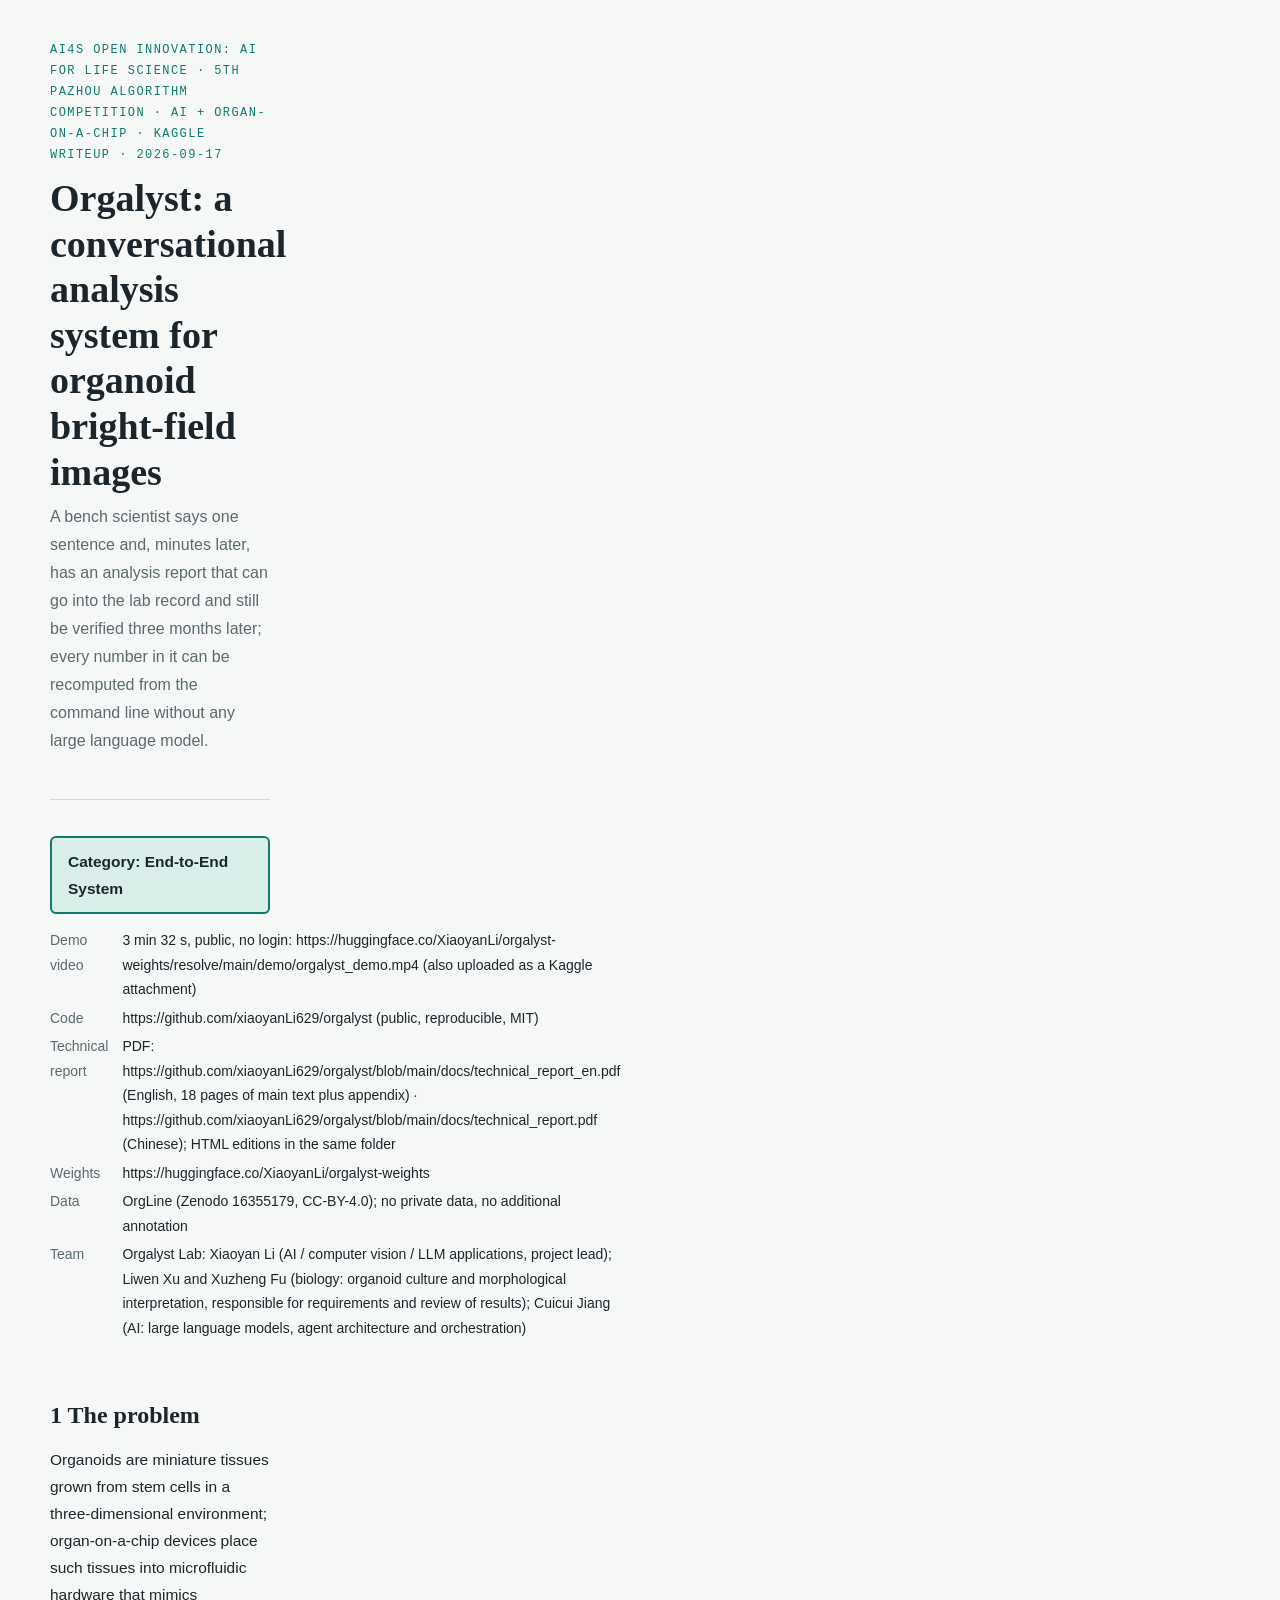
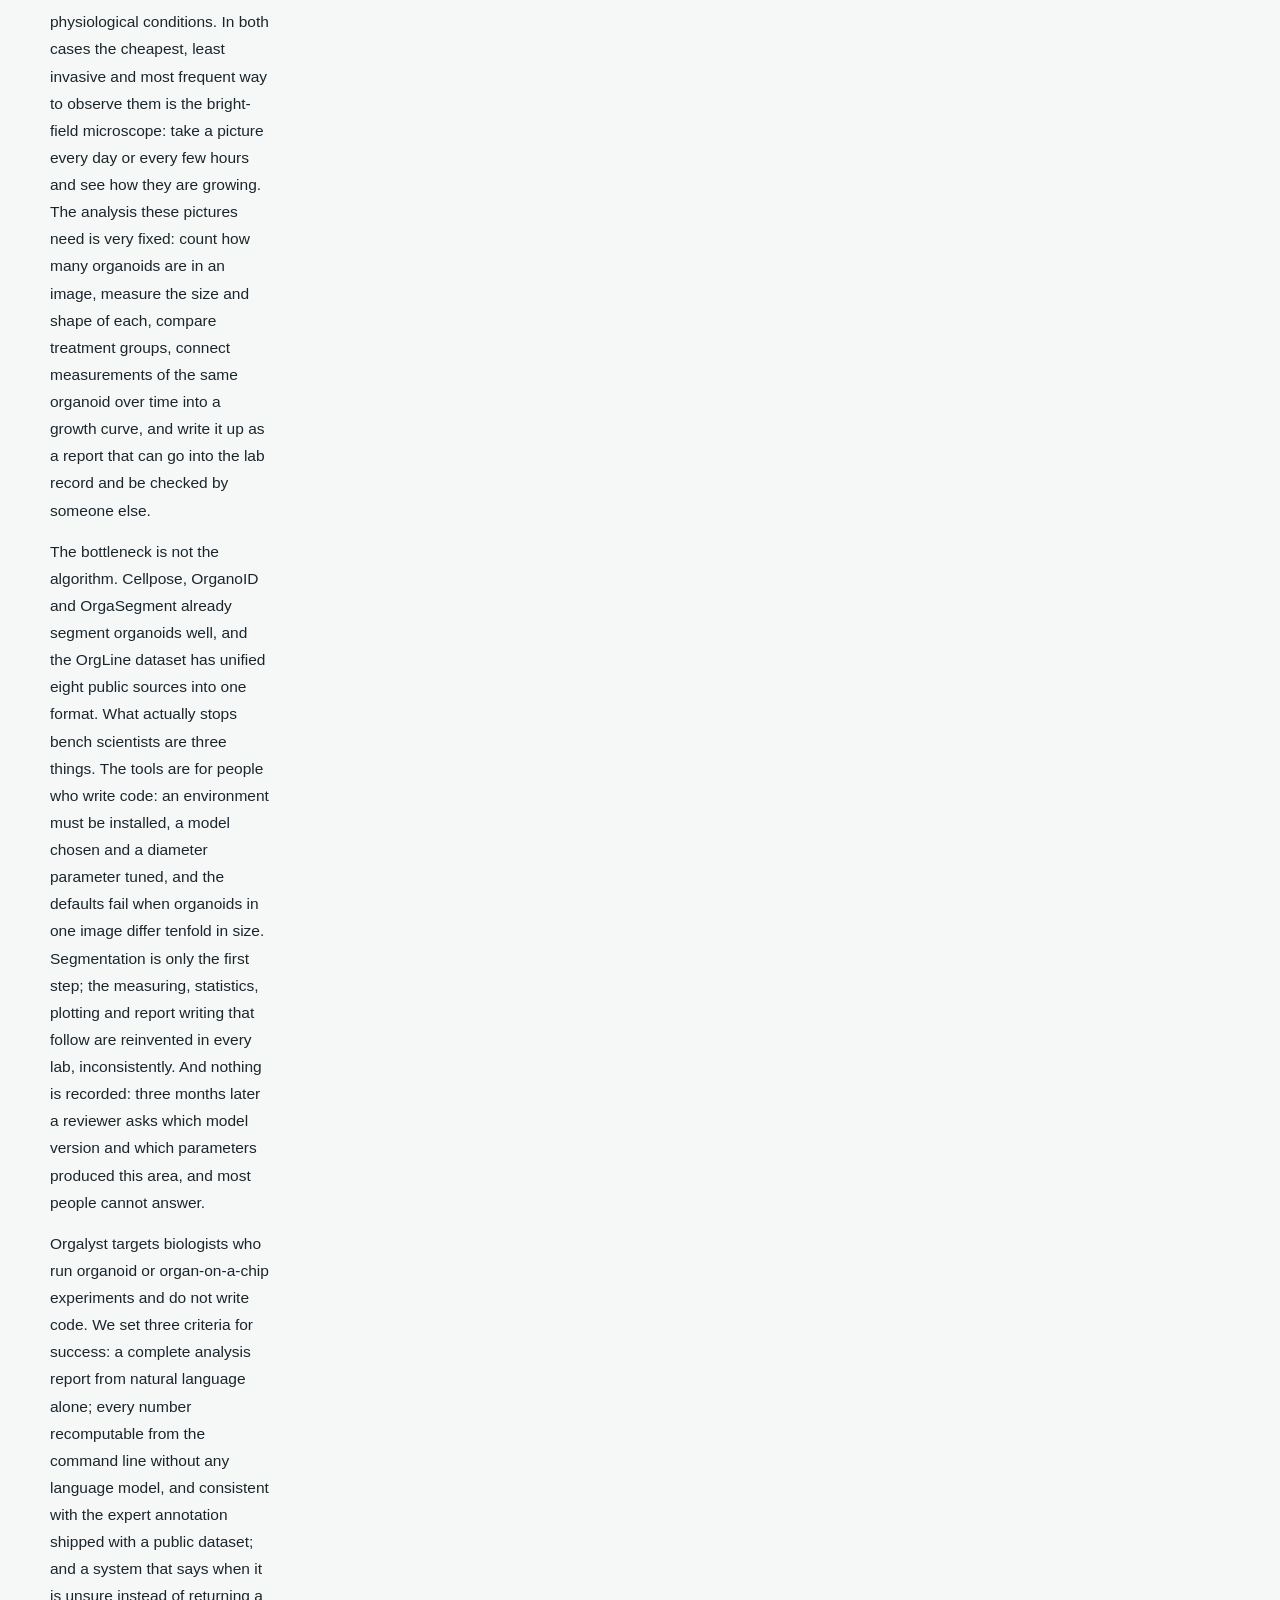
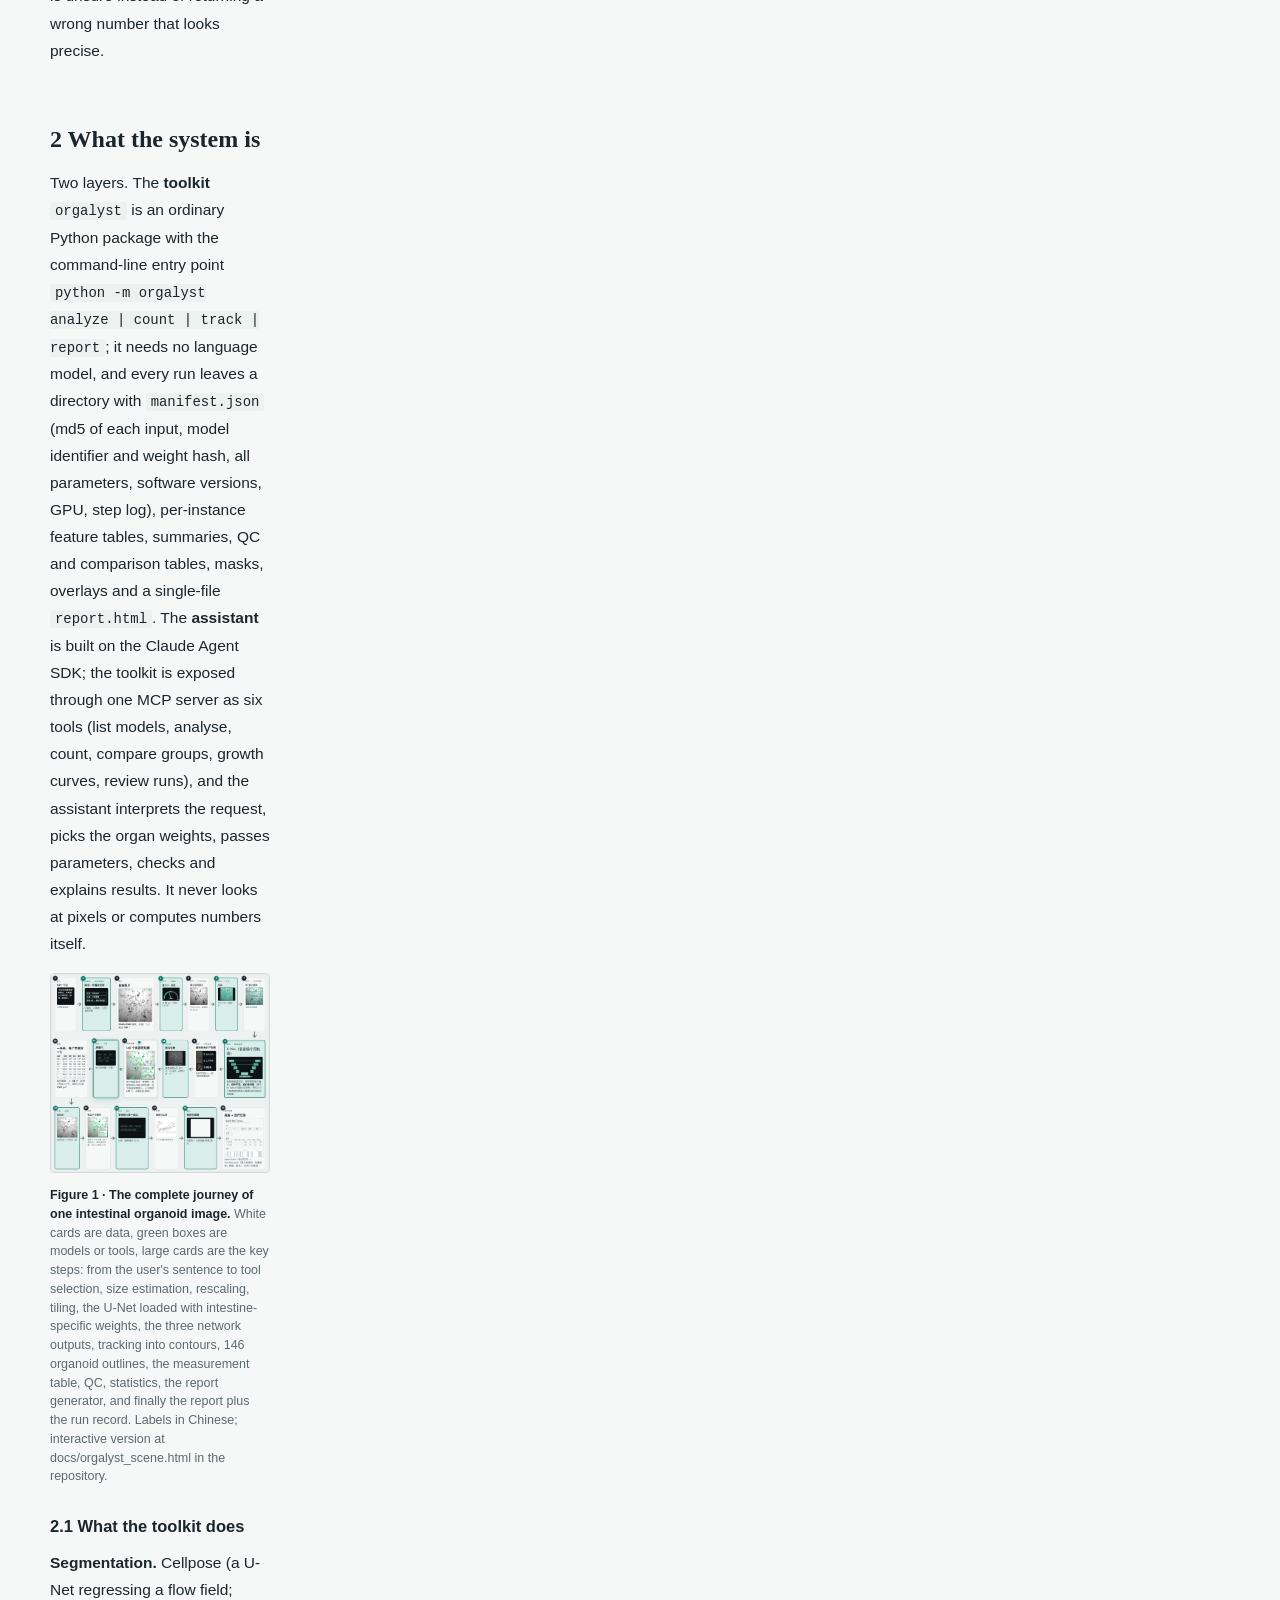
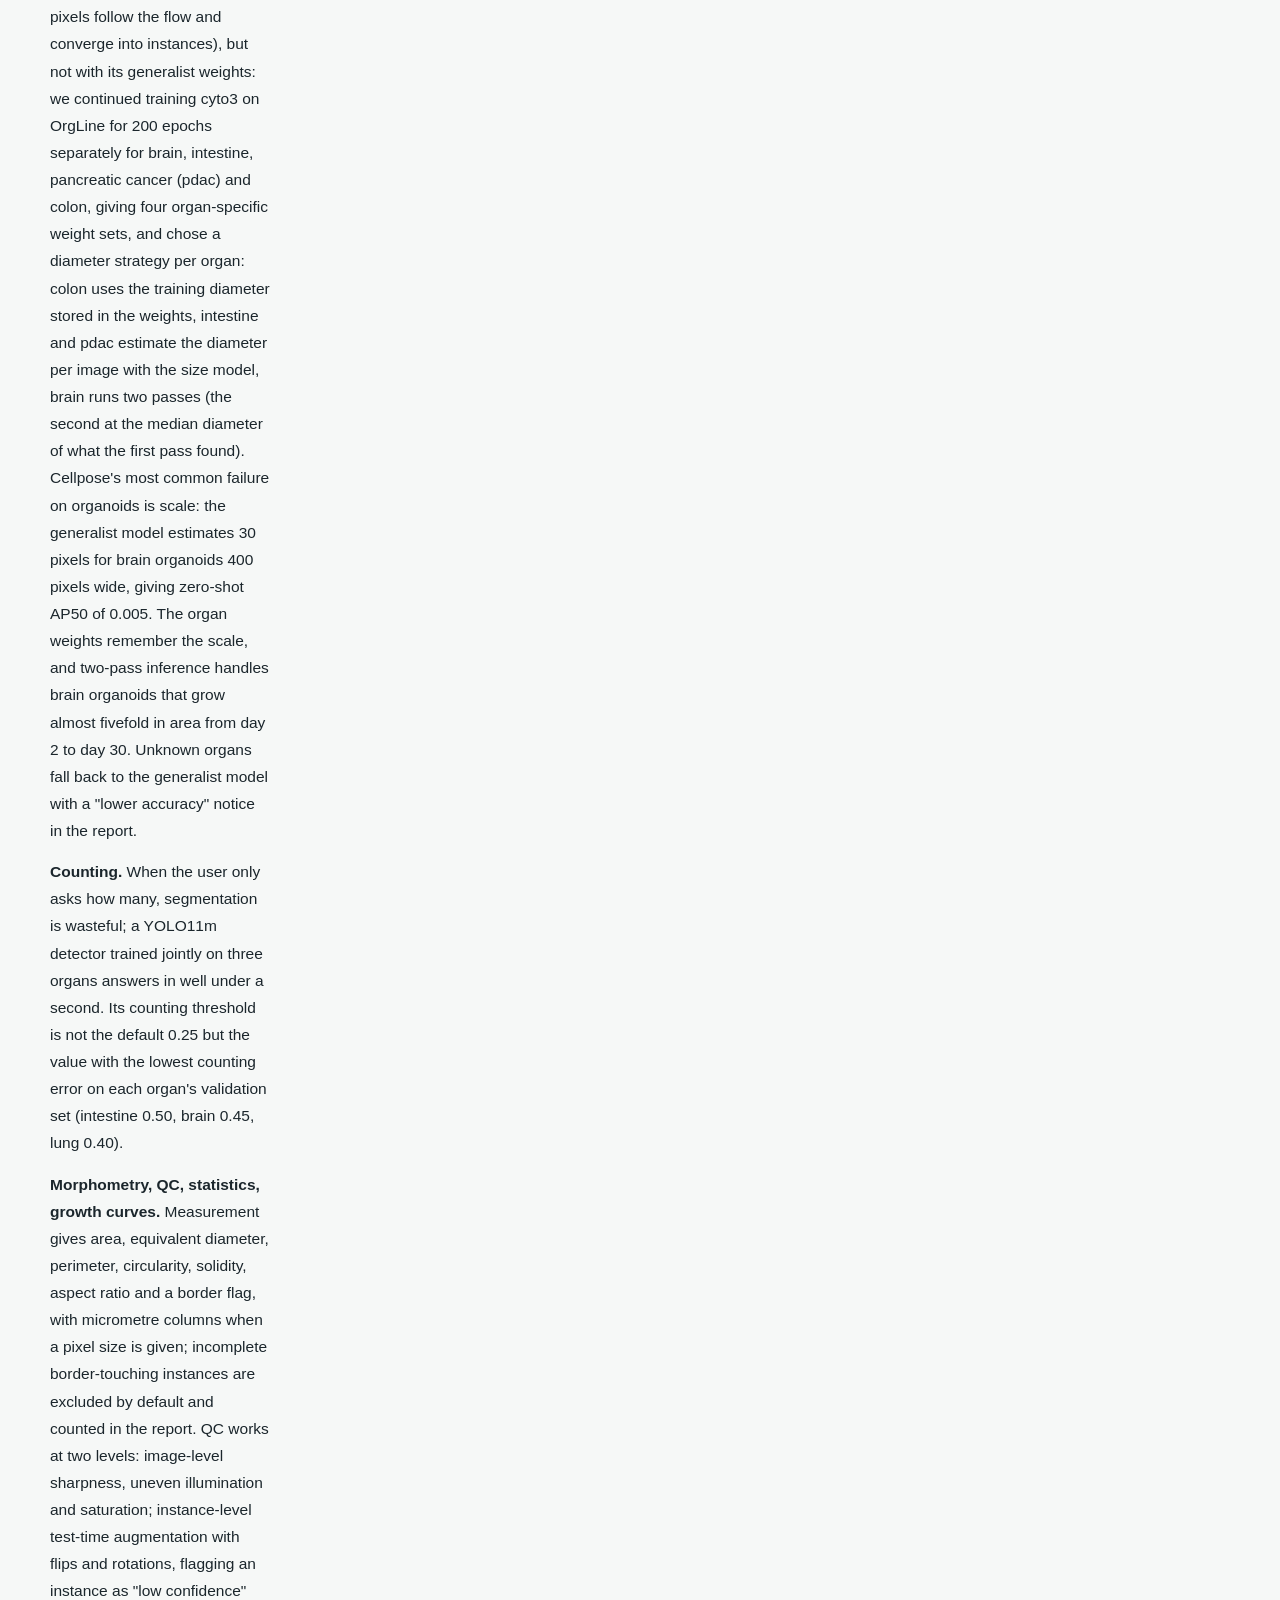
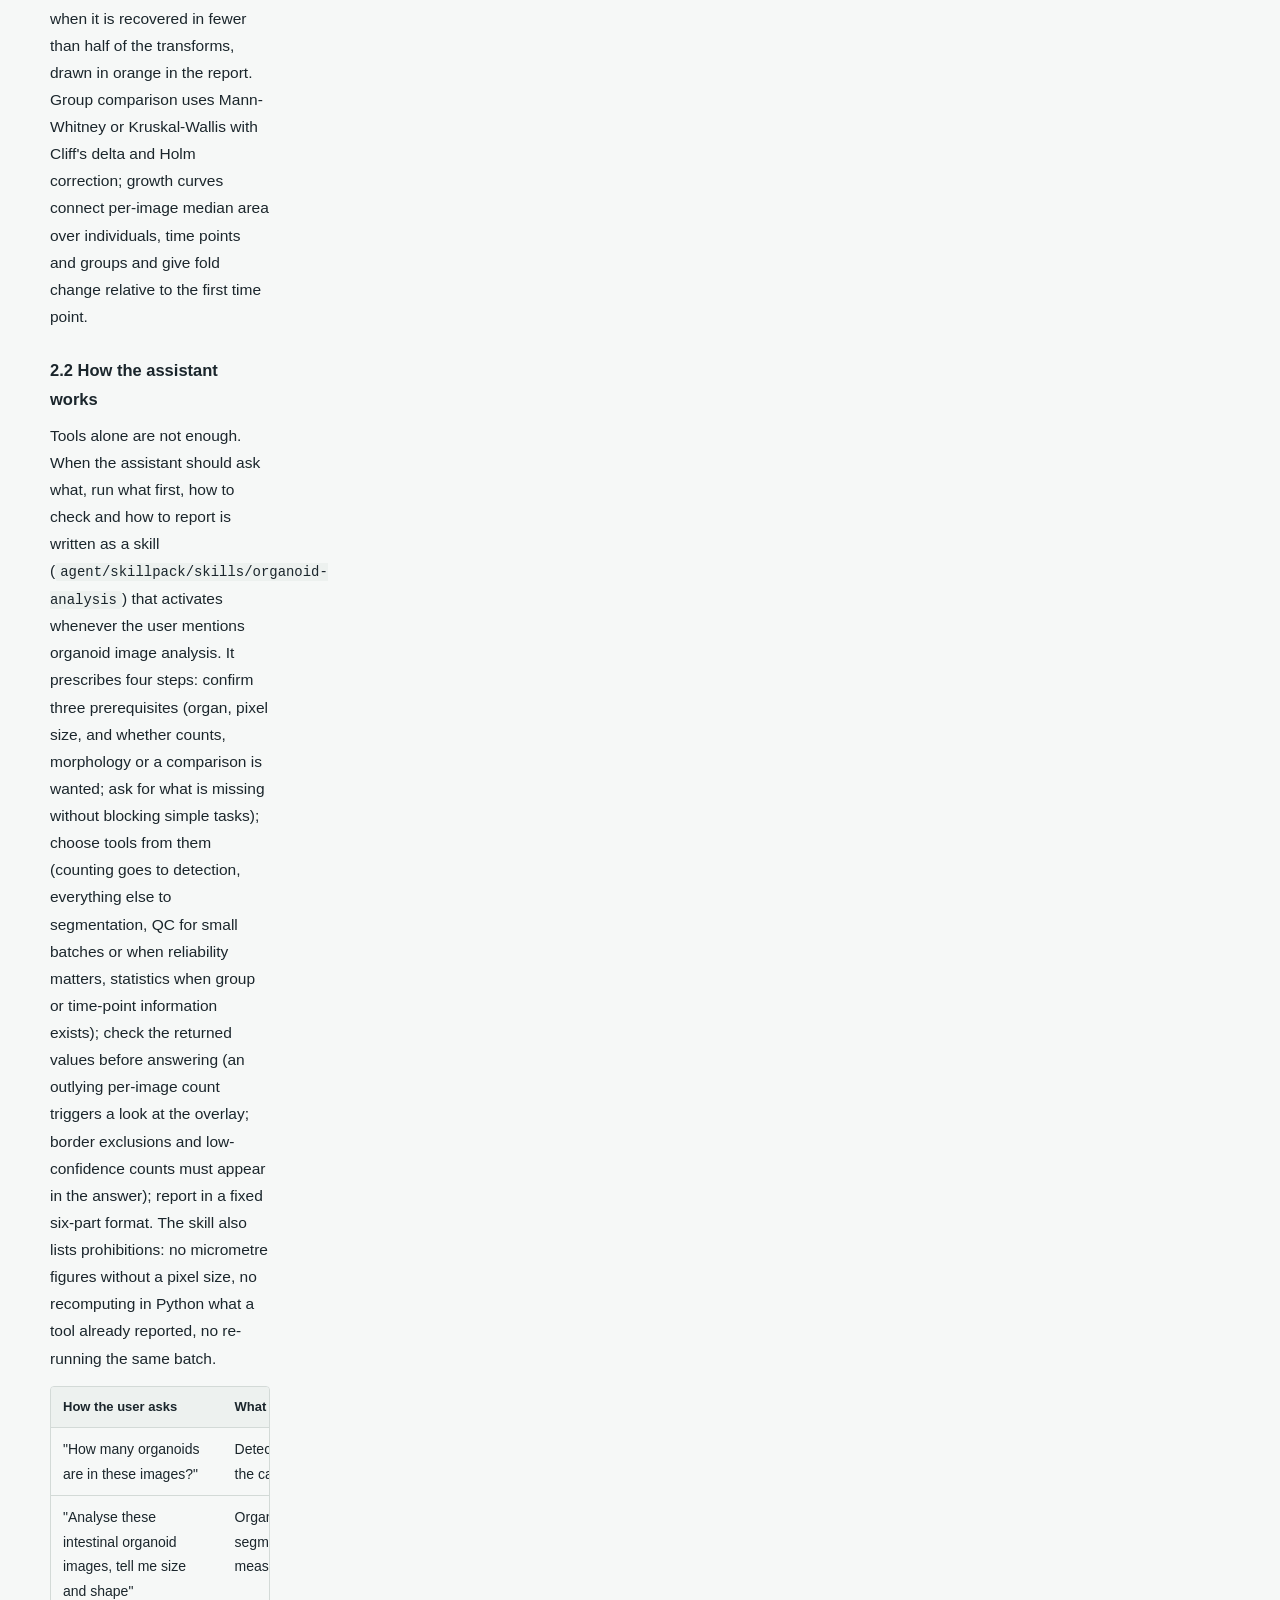
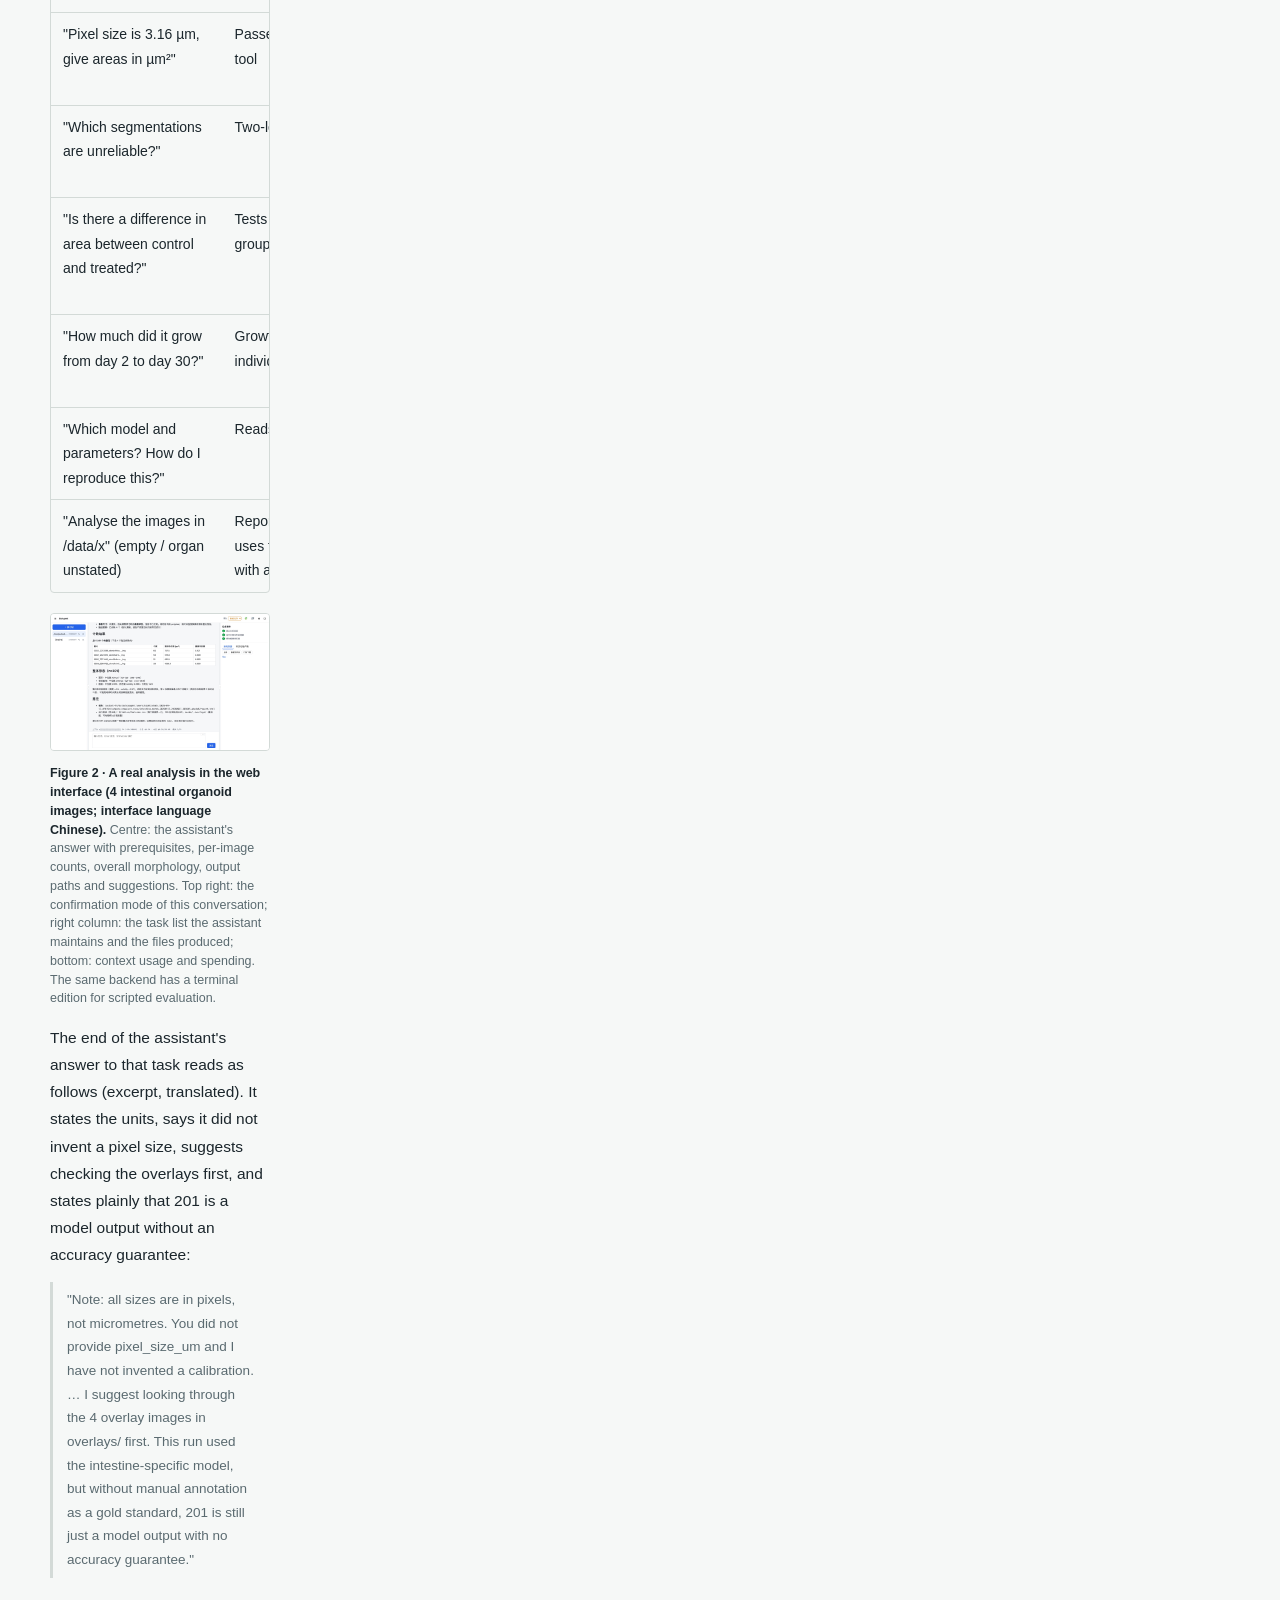
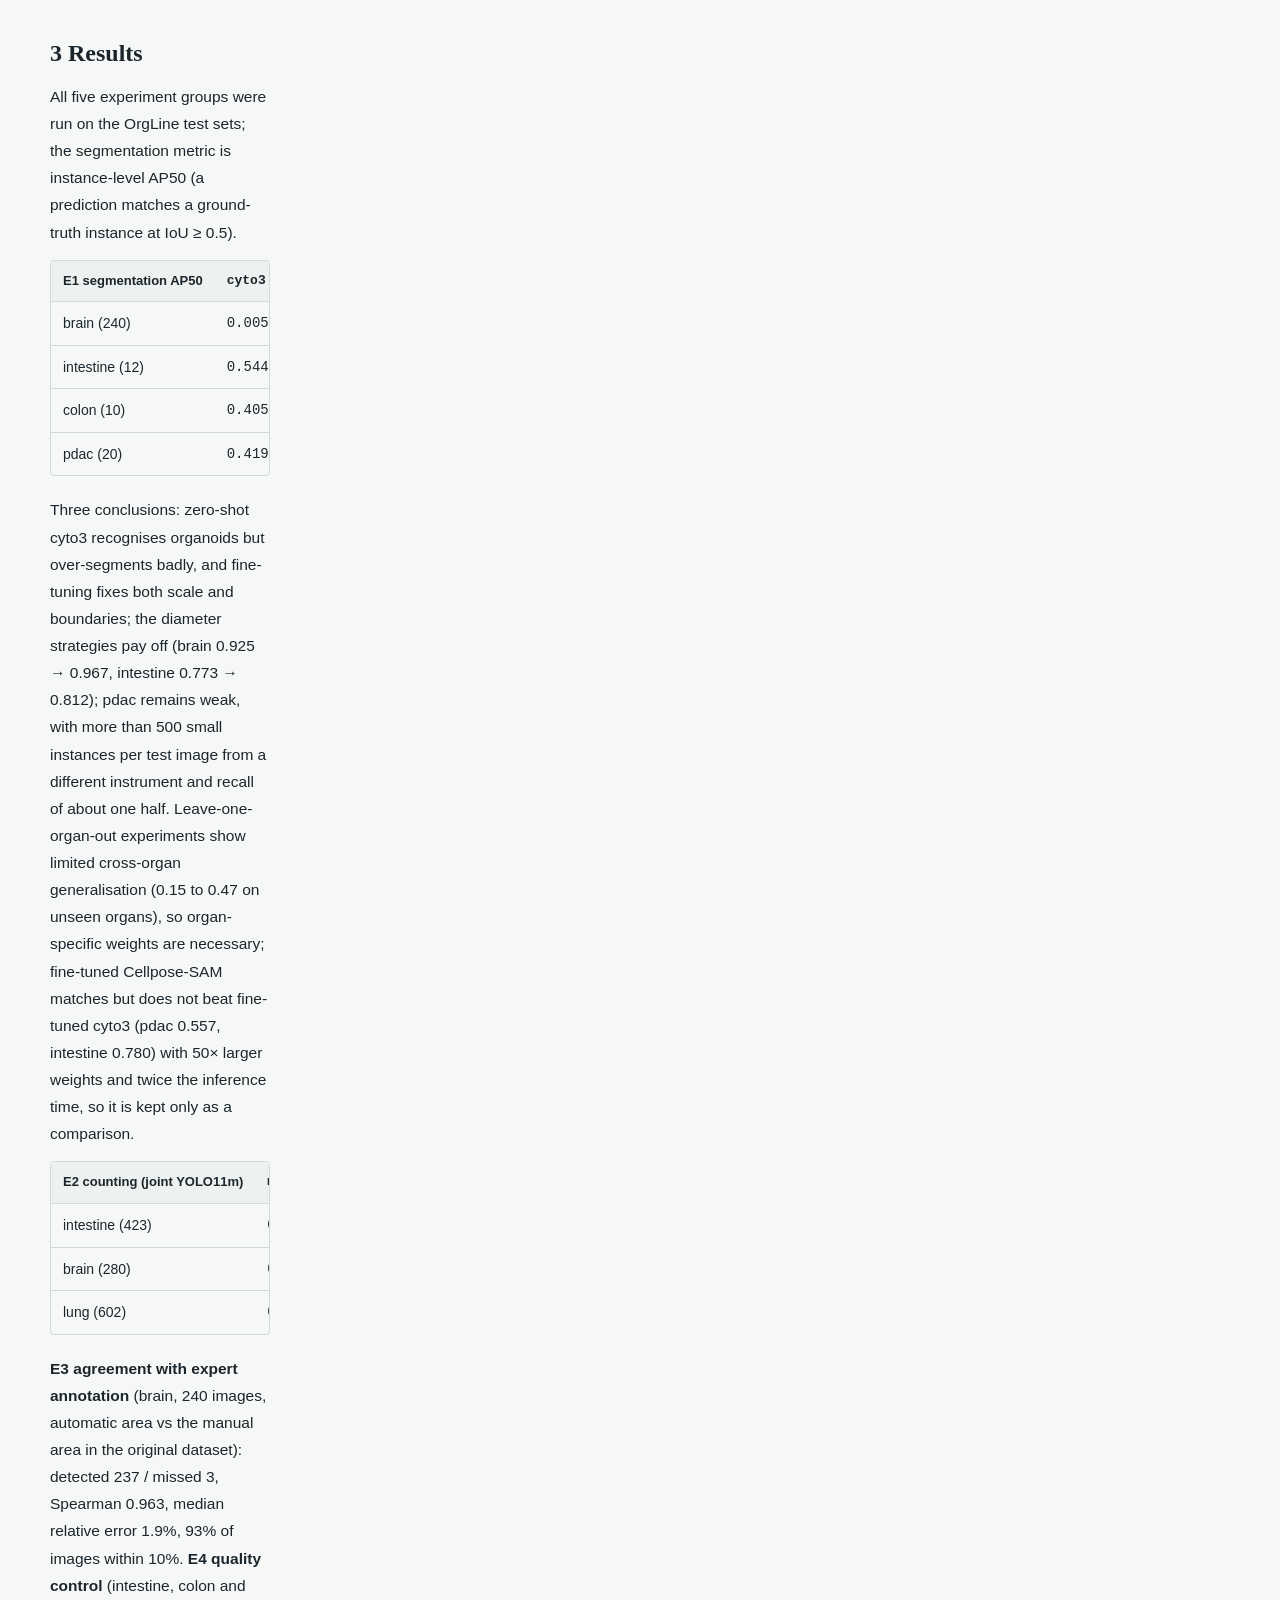
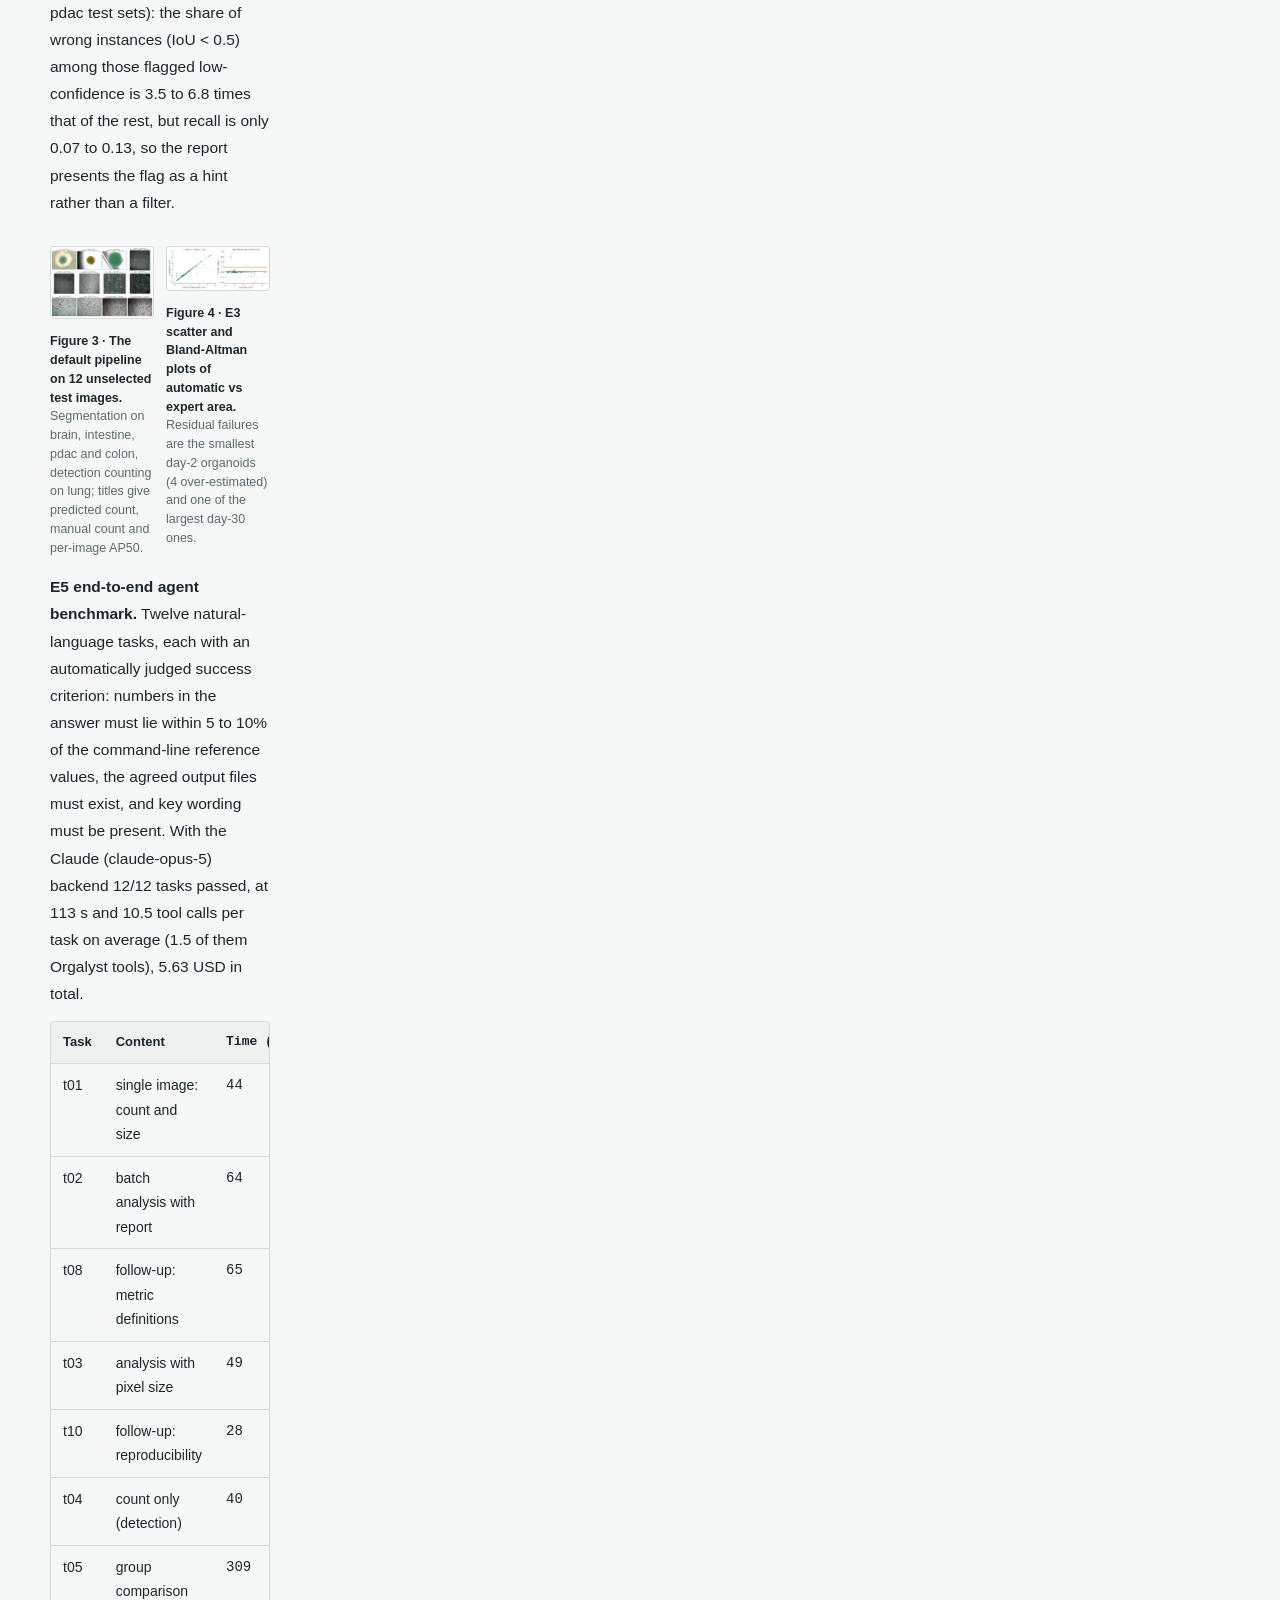
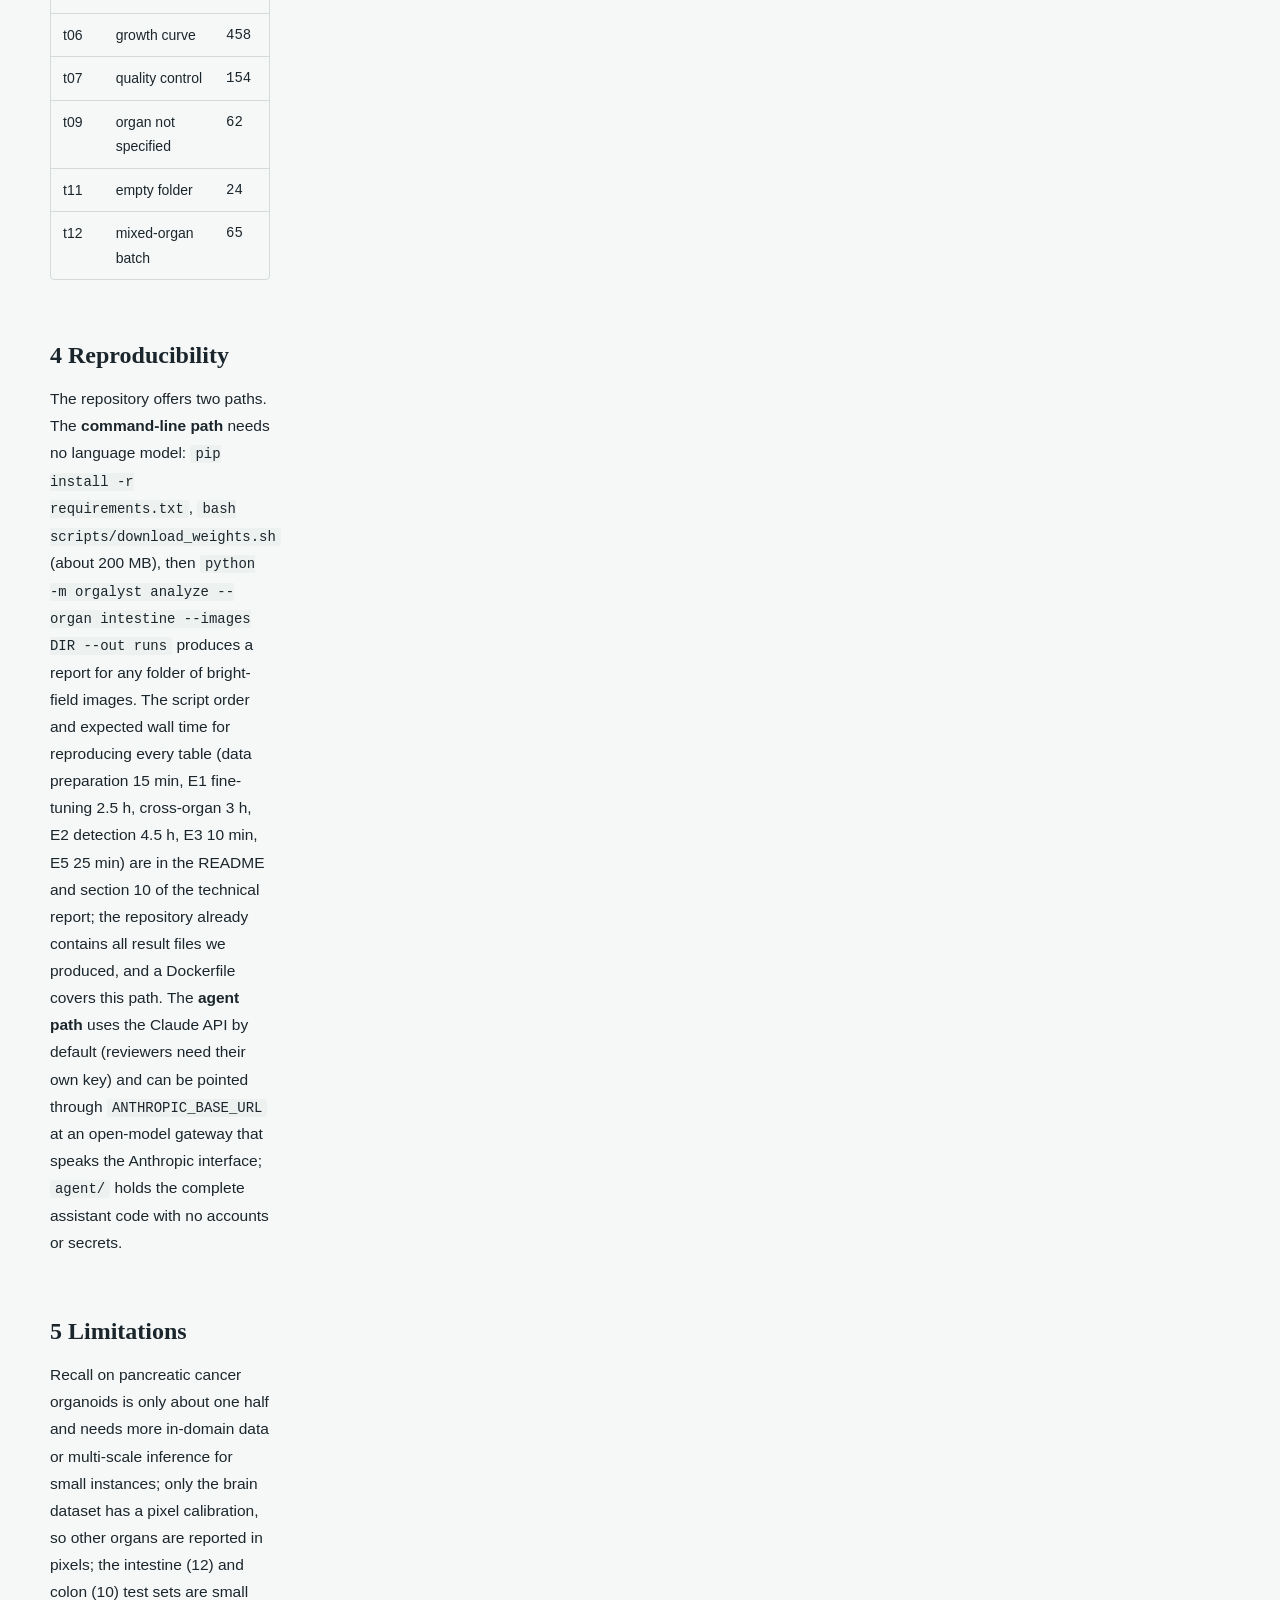
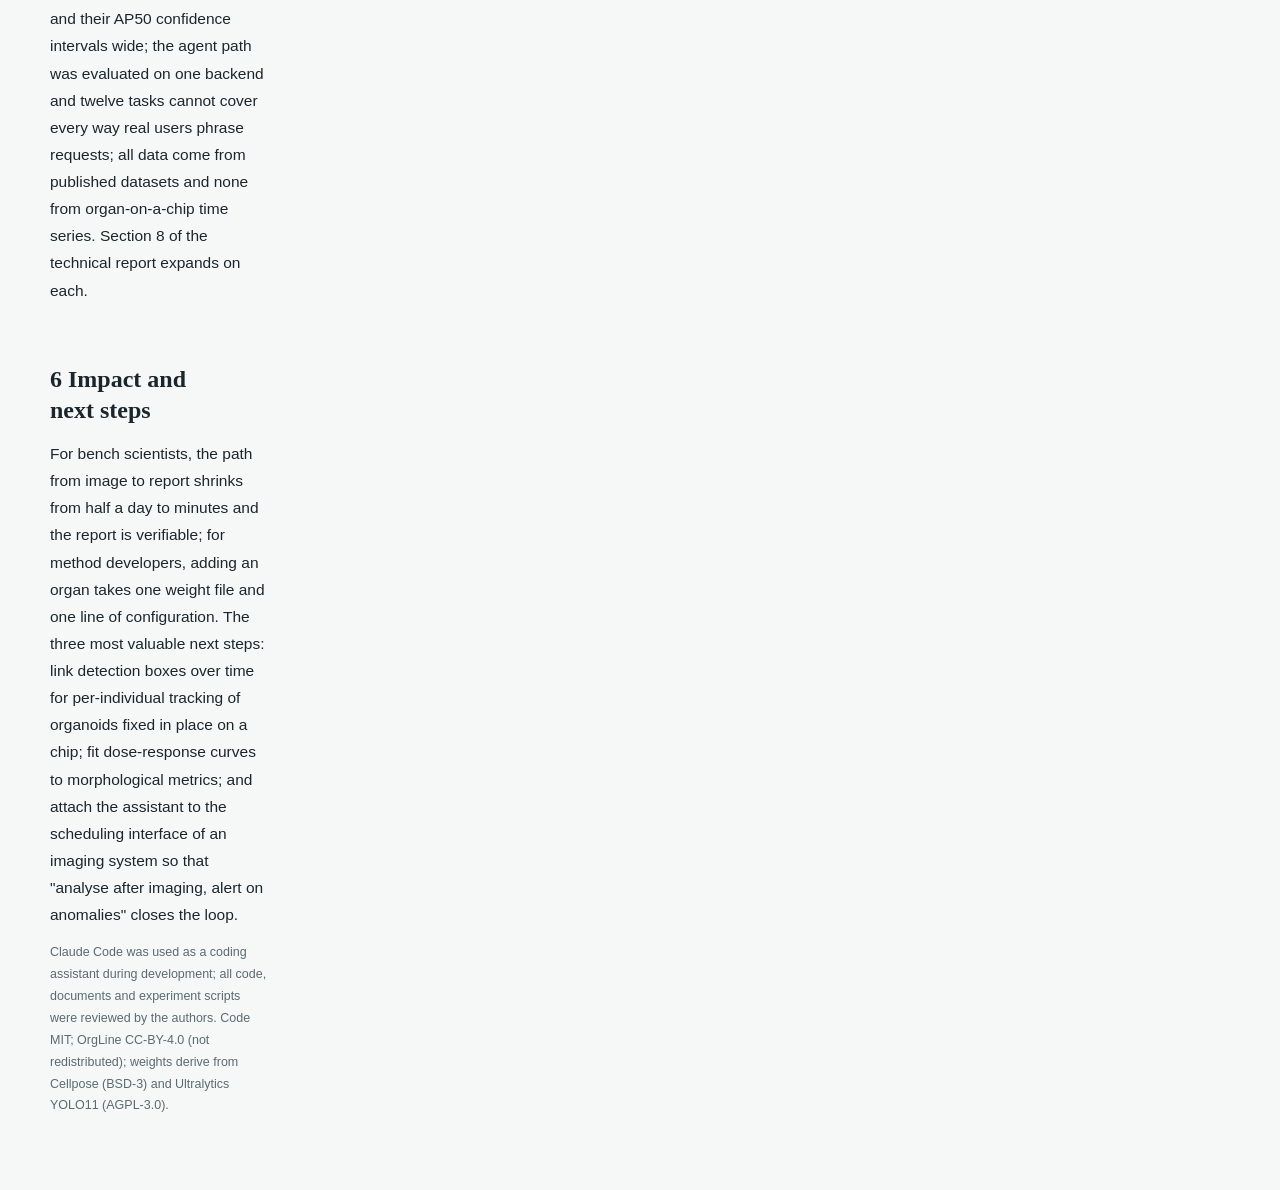
==== commit 6c09f427: "docs: demo video link, team name Orgalyst Lab, charset in scene page" ====
--- a/docs/kaggle_writeup_en.html
+++ b/docs/kaggle_writeup_en.html
@@ -89,7 +89,7 @@
 <h1>Orgalyst: a conversational analysis system for organoid bright-field images</h1>
 <p class="sub">A bench scientist says one sentence and, minutes later, has an analysis report that can go into the lab record and still be verified three months later; every number in it can be recomputed from the command line without any large language model.</p></header>
 <div class="decl">Category: End-to-End System</div>
-<div class="links"><b>Demo video</b><span>≤ 5 min, public: <code>&lt;video link, to be added&gt;</code></span><b>Code</b><span>https://github.com/xiaoyanLi629/orgalyst (public, reproducible, MIT)</span><b>Technical report</b><span>PDF: https://github.com/xiaoyanLi629/orgalyst/blob/main/docs/technical_report_en.pdf (English, 18 pages of main text plus appendix) · https://github.com/xiaoyanLi629/orgalyst/blob/main/docs/technical_report.pdf (Chinese); HTML editions in the same folder</span><b>Weights</b><span>https://huggingface.co/XiaoyanLi/orgalyst-weights</span><b>Data</b><span>OrgLine (Zenodo 16355179, CC-BY-4.0); no private data, no additional annotation</span><b>Team</b><span>Xiaoyan Li (AI / computer vision / LLM applications, project lead); Liwen Xu and Xuzheng Fu (biology: organoid culture and morphological interpretation, responsible for requirements and review of results); Cuicui Jiang (AI: large language models, agent architecture and orchestration)</span></div>
+<div class="links"><b>Demo video</b><span>3 min 32 s, public, no login: https://huggingface.co/XiaoyanLi/orgalyst-weights/resolve/main/demo/orgalyst_demo.mp4 (also uploaded as a Kaggle attachment)</span><b>Code</b><span>https://github.com/xiaoyanLi629/orgalyst (public, reproducible, MIT)</span><b>Technical report</b><span>PDF: https://github.com/xiaoyanLi629/orgalyst/blob/main/docs/technical_report_en.pdf (English, 18 pages of main text plus appendix) · https://github.com/xiaoyanLi629/orgalyst/blob/main/docs/technical_report.pdf (Chinese); HTML editions in the same folder</span><b>Weights</b><span>https://huggingface.co/XiaoyanLi/orgalyst-weights</span><b>Data</b><span>OrgLine (Zenodo 16355179, CC-BY-4.0); no private data, no additional annotation</span><b>Team</b><span>Orgalyst Lab: Xiaoyan Li (AI / computer vision / LLM applications, project lead); Liwen Xu and Xuzheng Fu (biology: organoid culture and morphological interpretation, responsible for requirements and review of results); Cuicui Jiang (AI: large language models, agent architecture and orchestration)</span></div>
 
 <h2>1 The problem</h2>
 <p>Organoids are miniature tissues grown from stem cells in a three-dimensional environment; organ-on-a-chip devices place such tissues into microfluidic hardware that mimics physiological conditions. In both cases the cheapest, least invasive and most frequent way to observe them is the bright-field microscope: take a picture every day or every few hours and see how they are growing. The analysis these pictures need is very fixed: count how many organoids are in an image, measure the size and shape of each, compare treatment groups, connect measurements of the same organoid over time into a growth curve, and write it up as a report that can go into the lab record and be checked by someone else.</p>
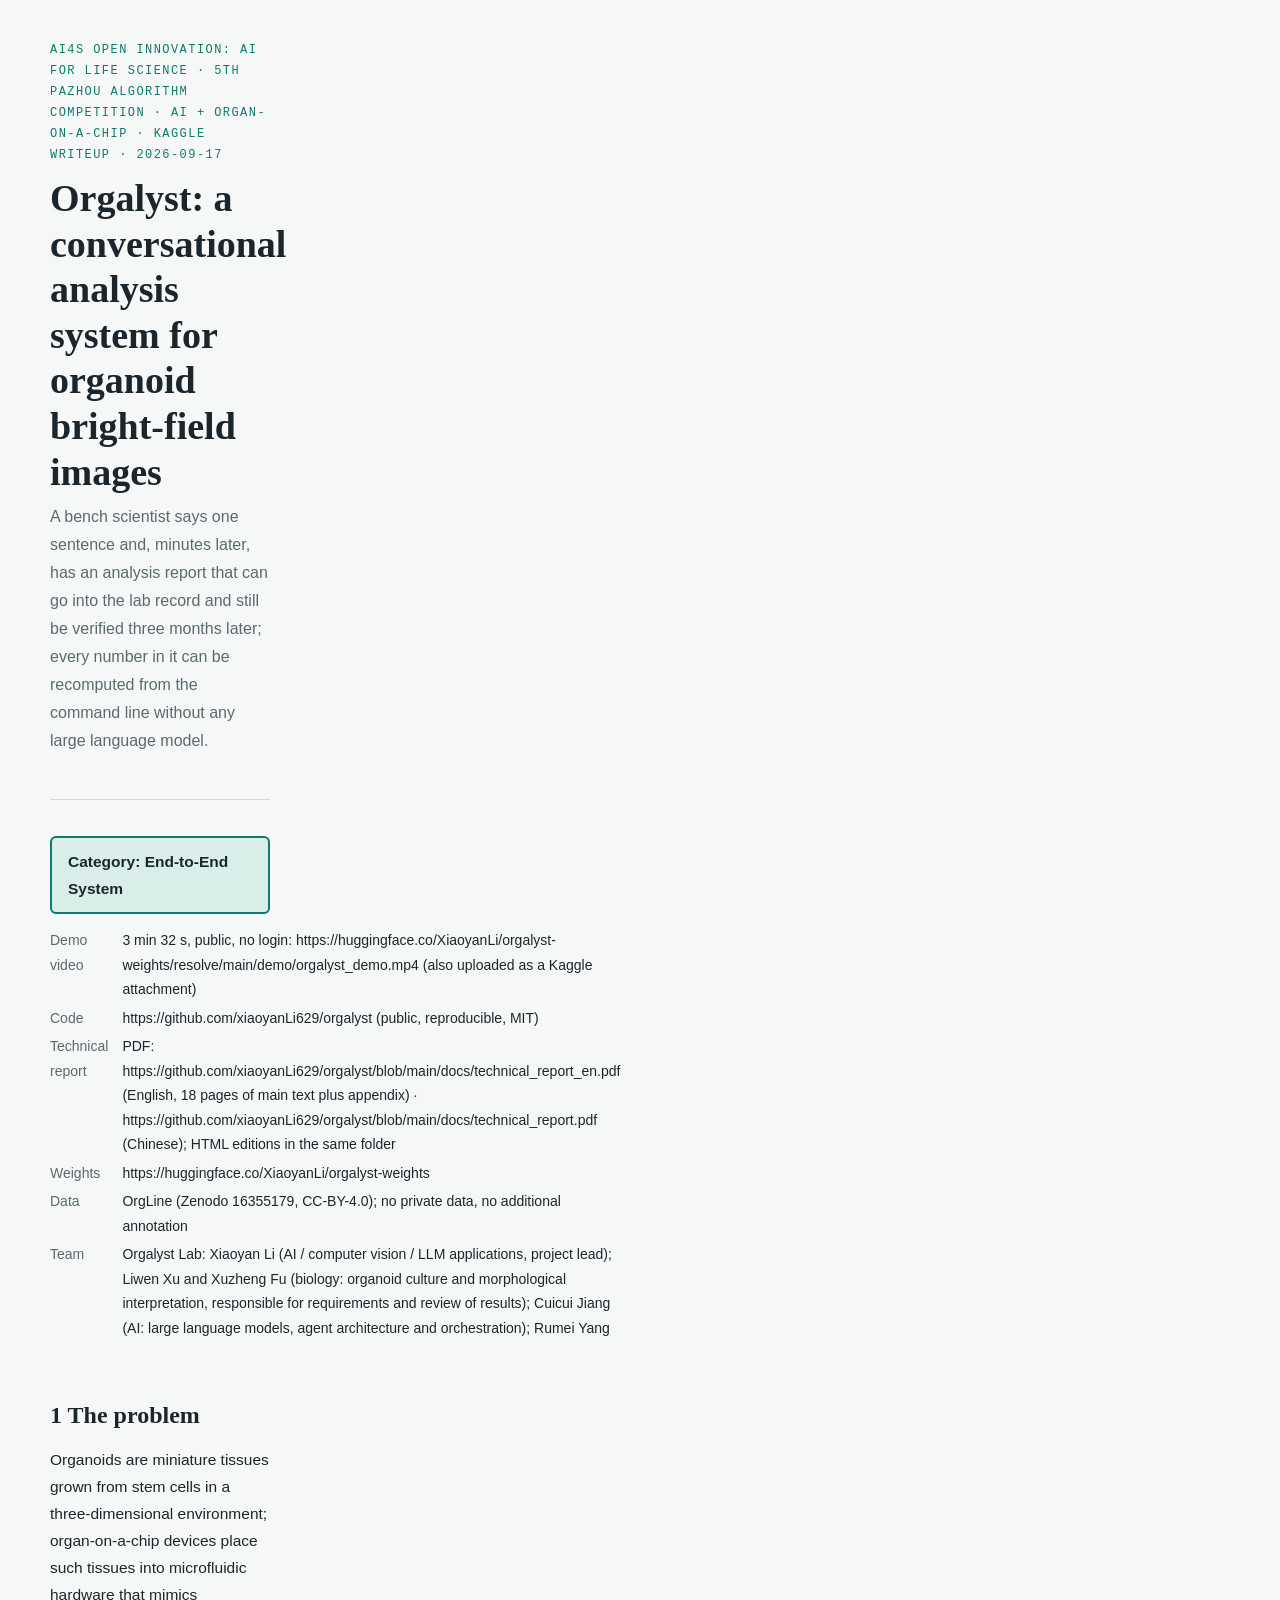
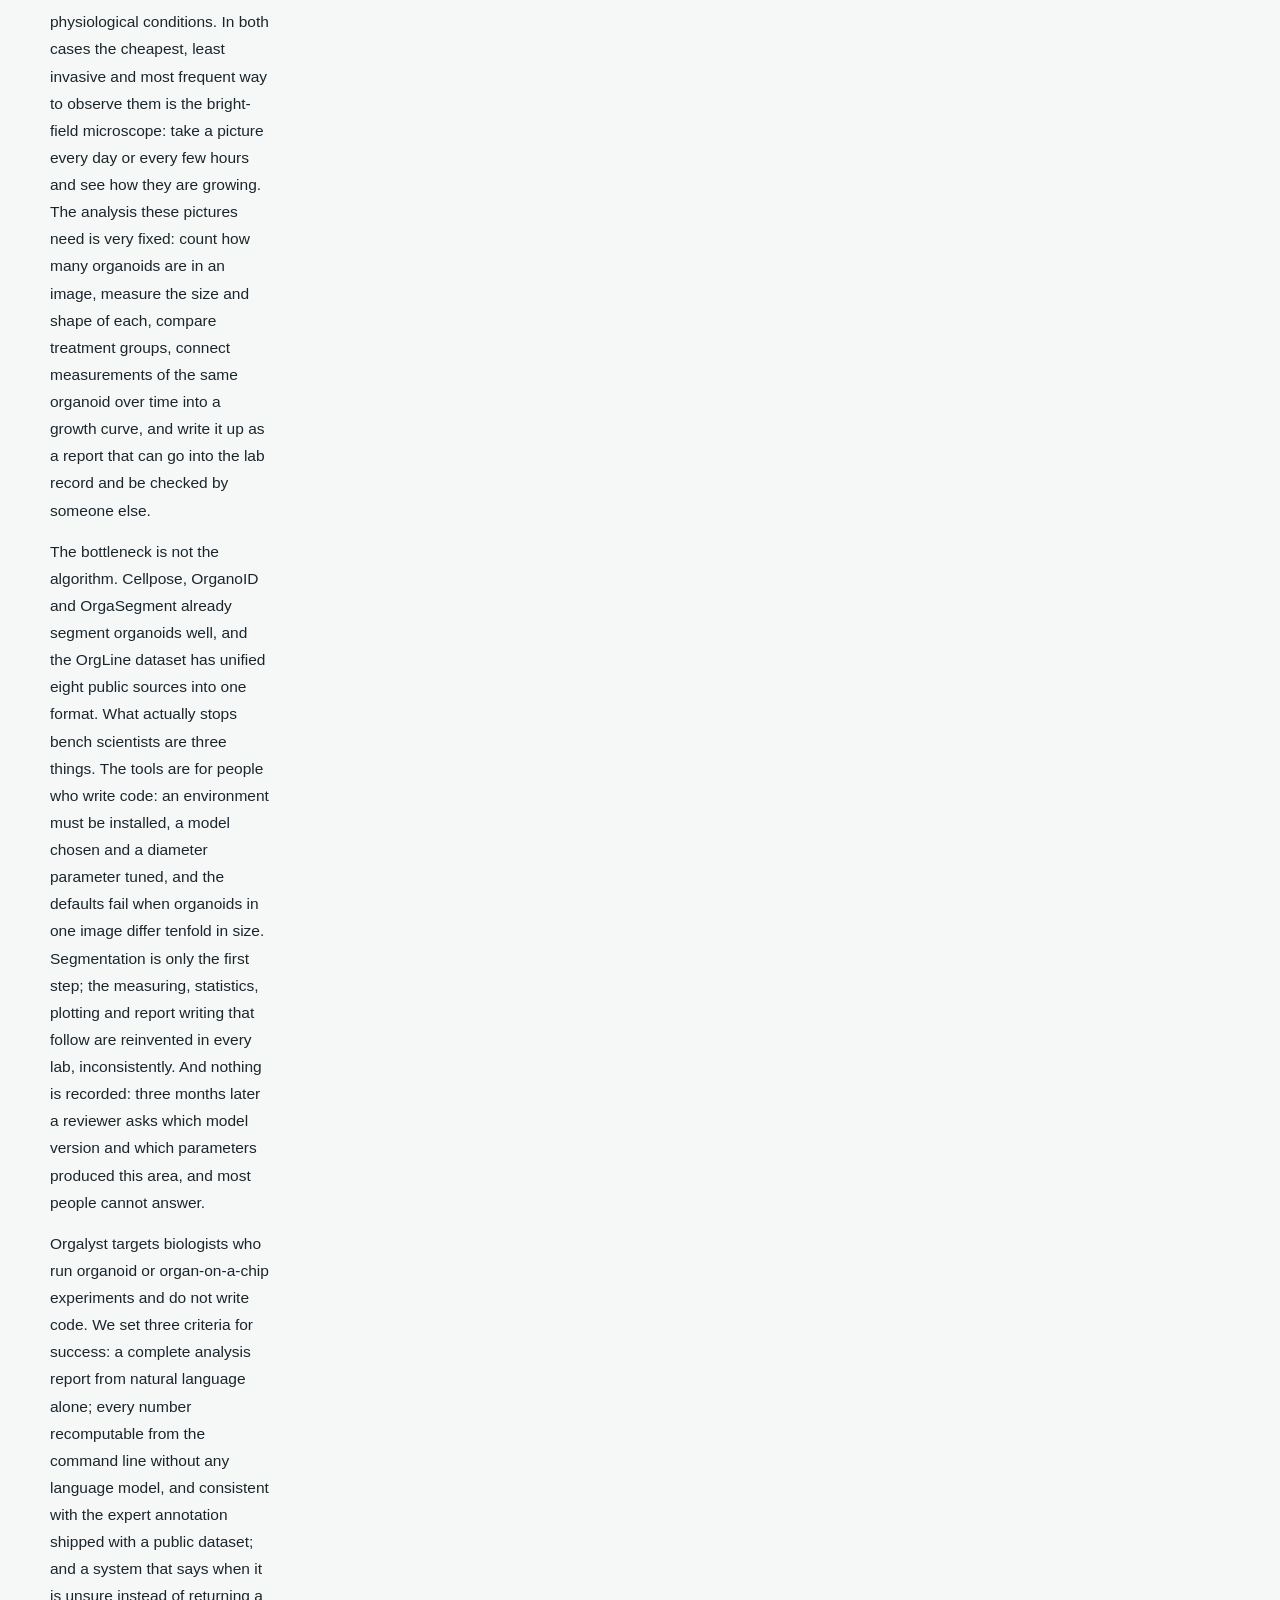
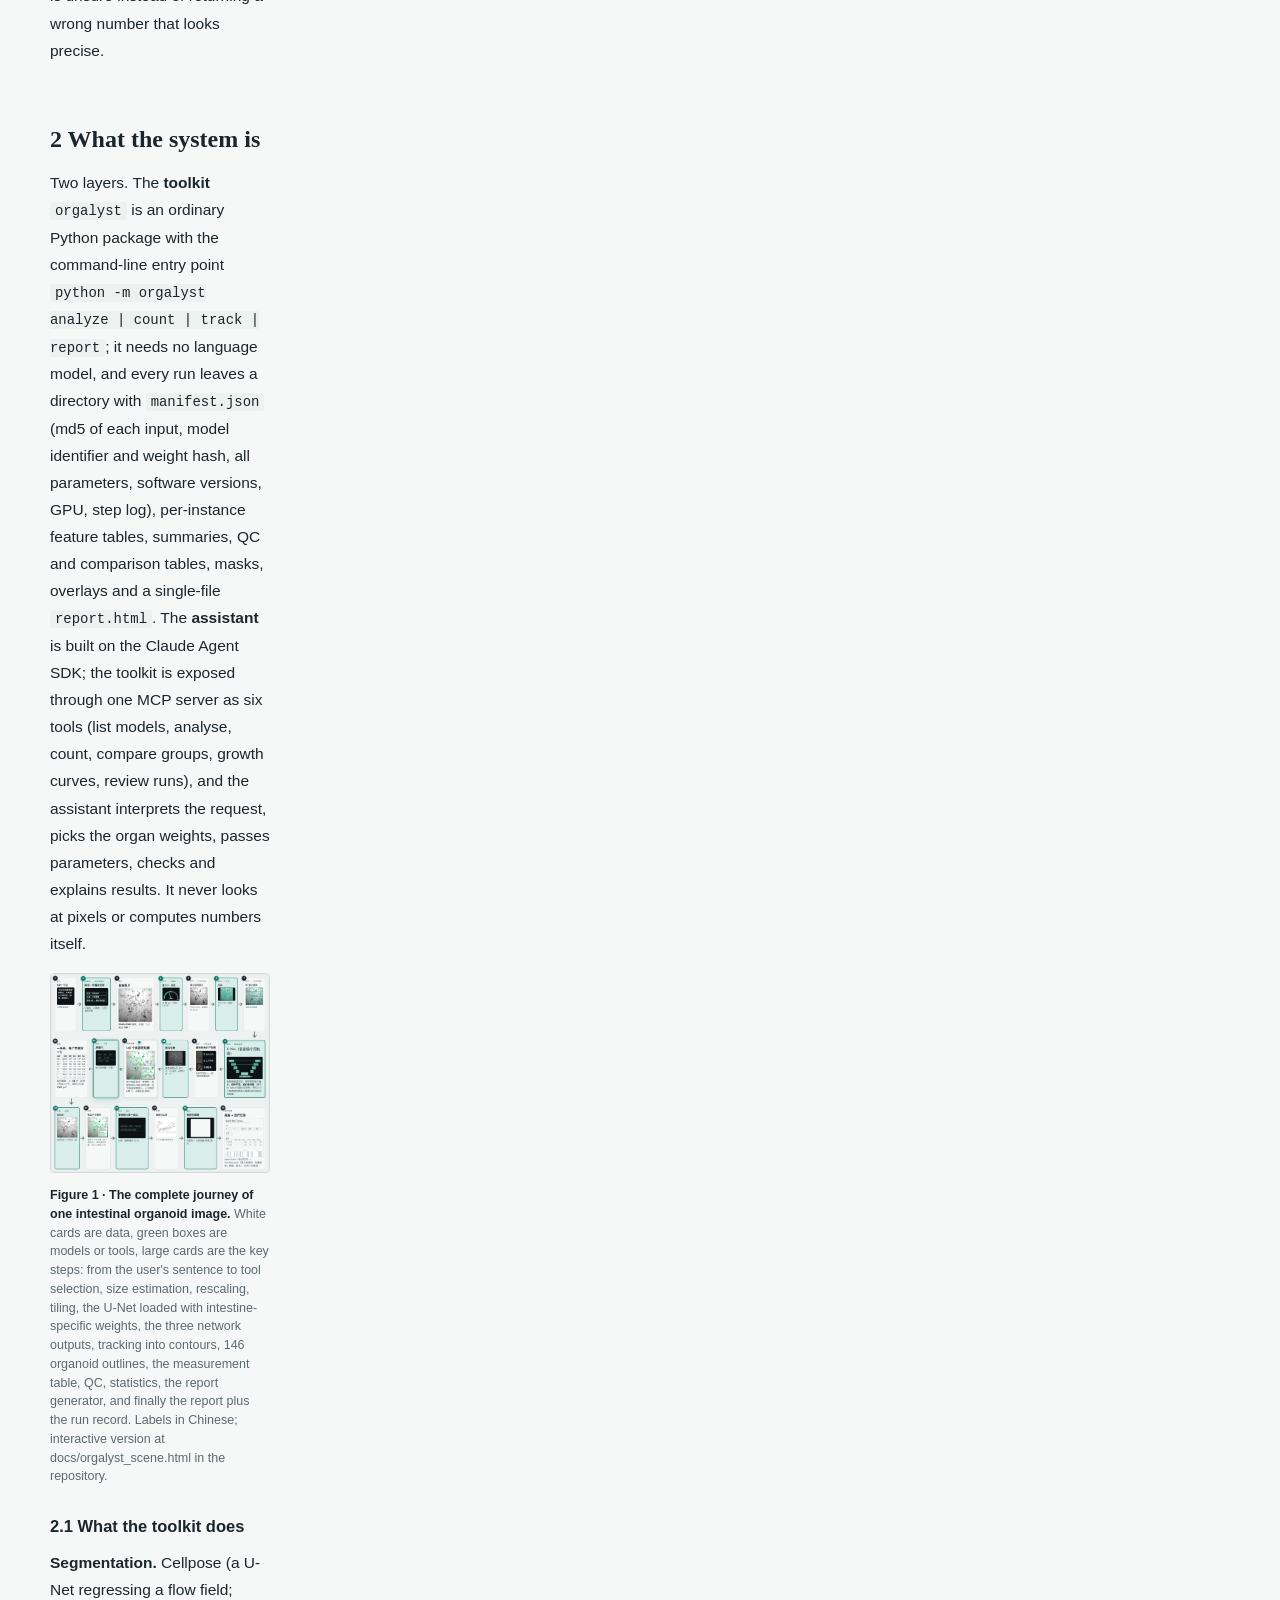
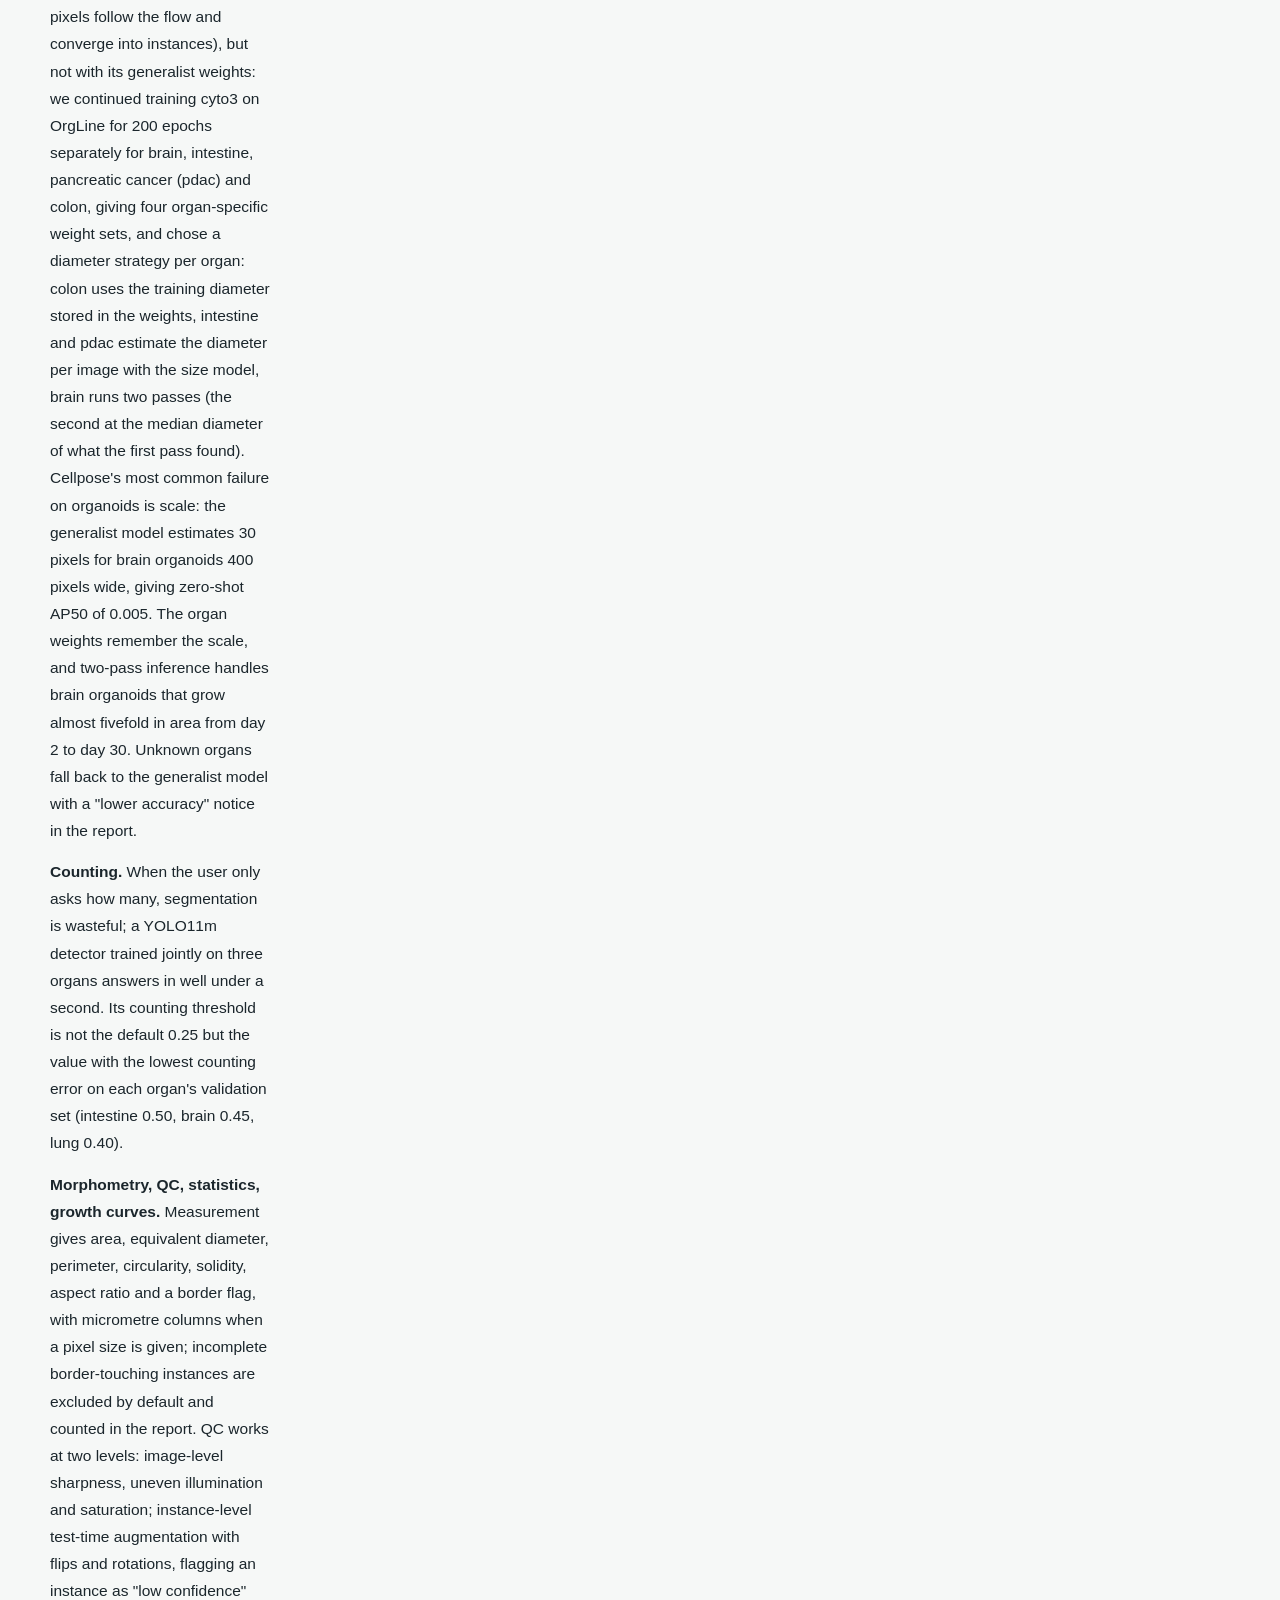
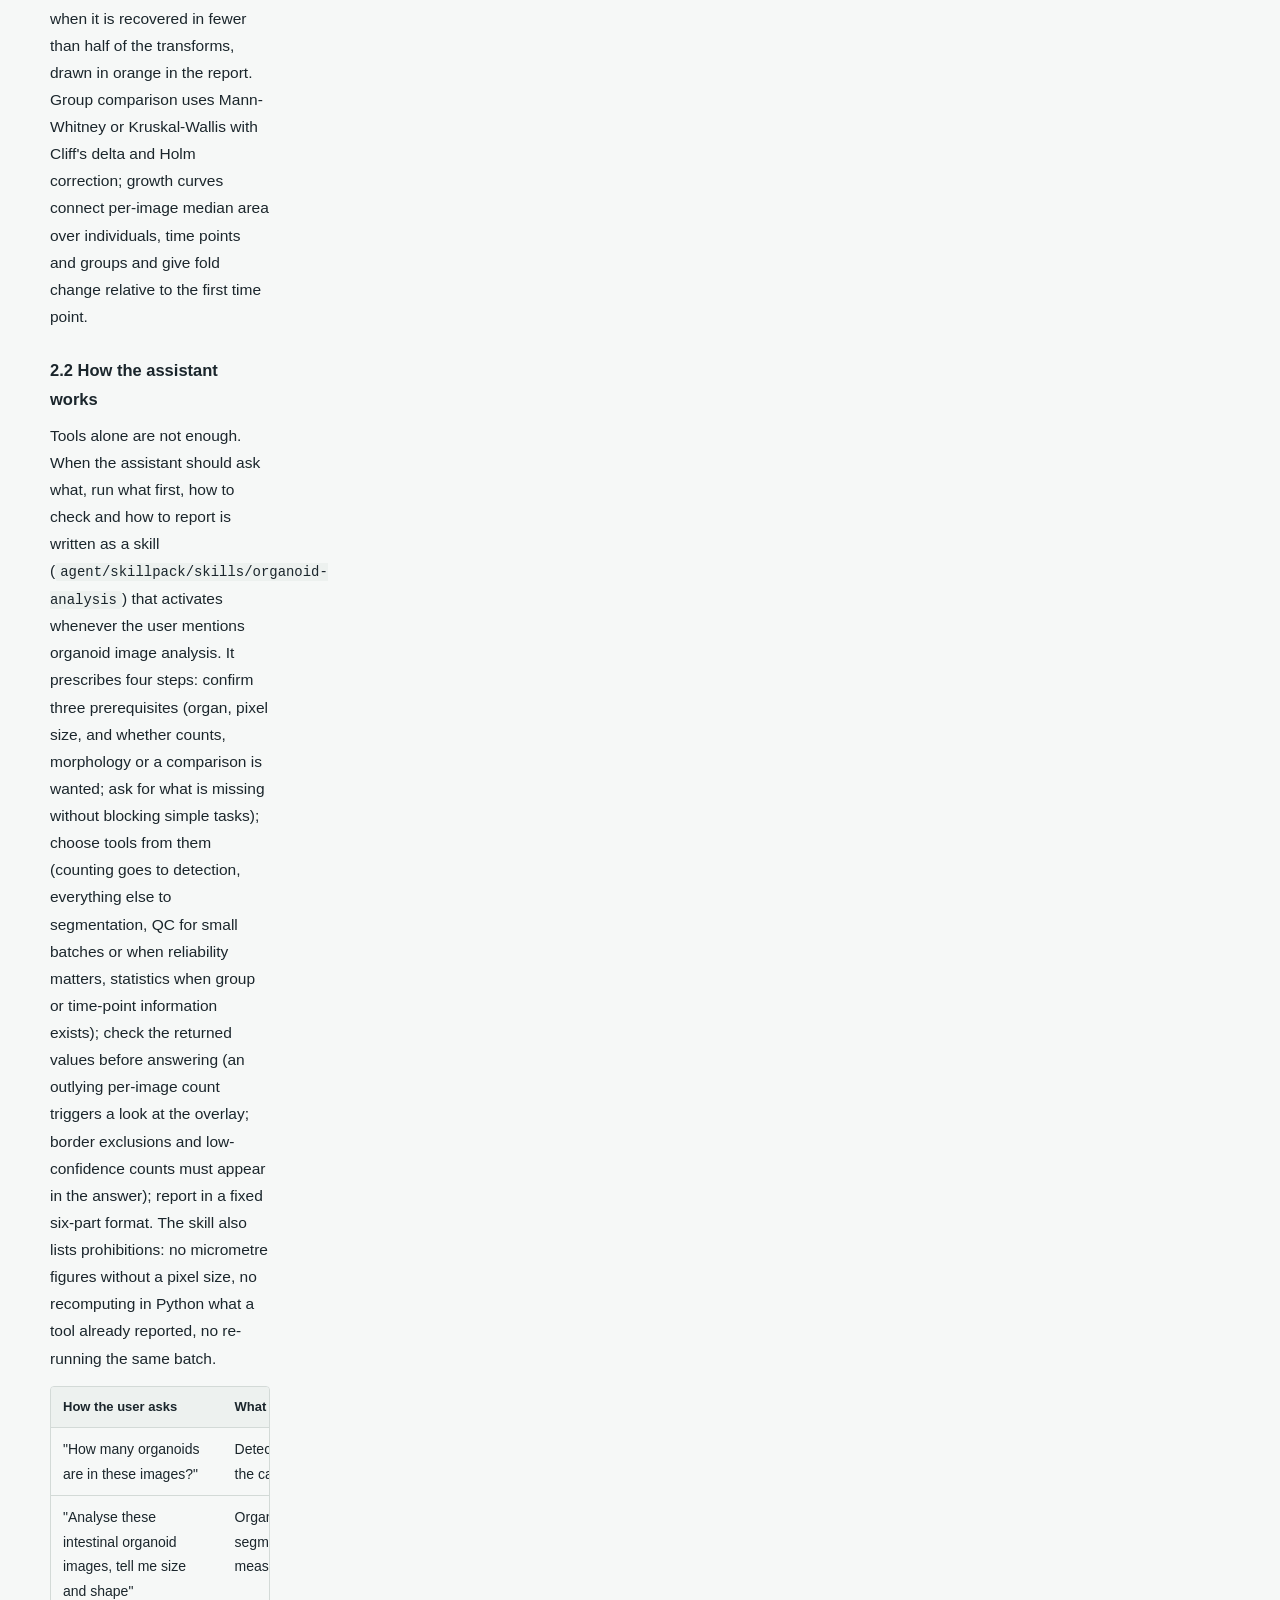
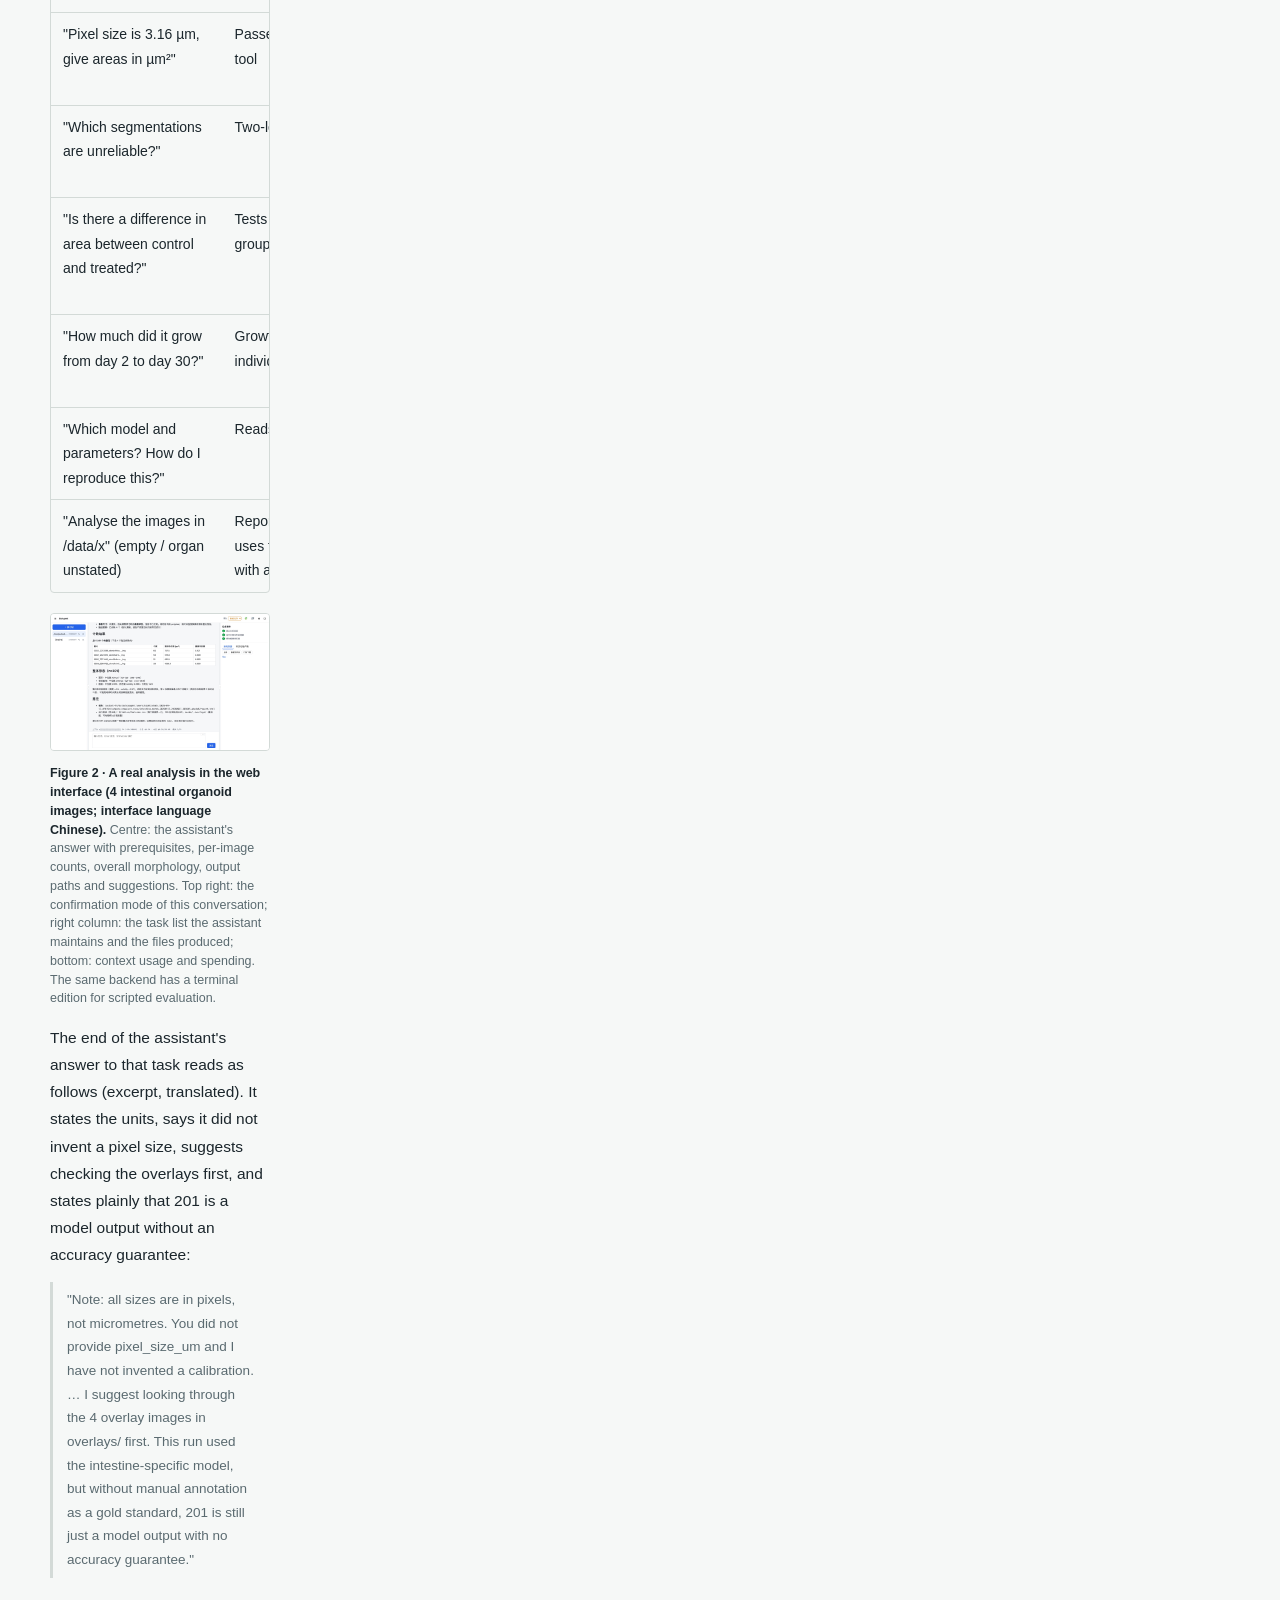
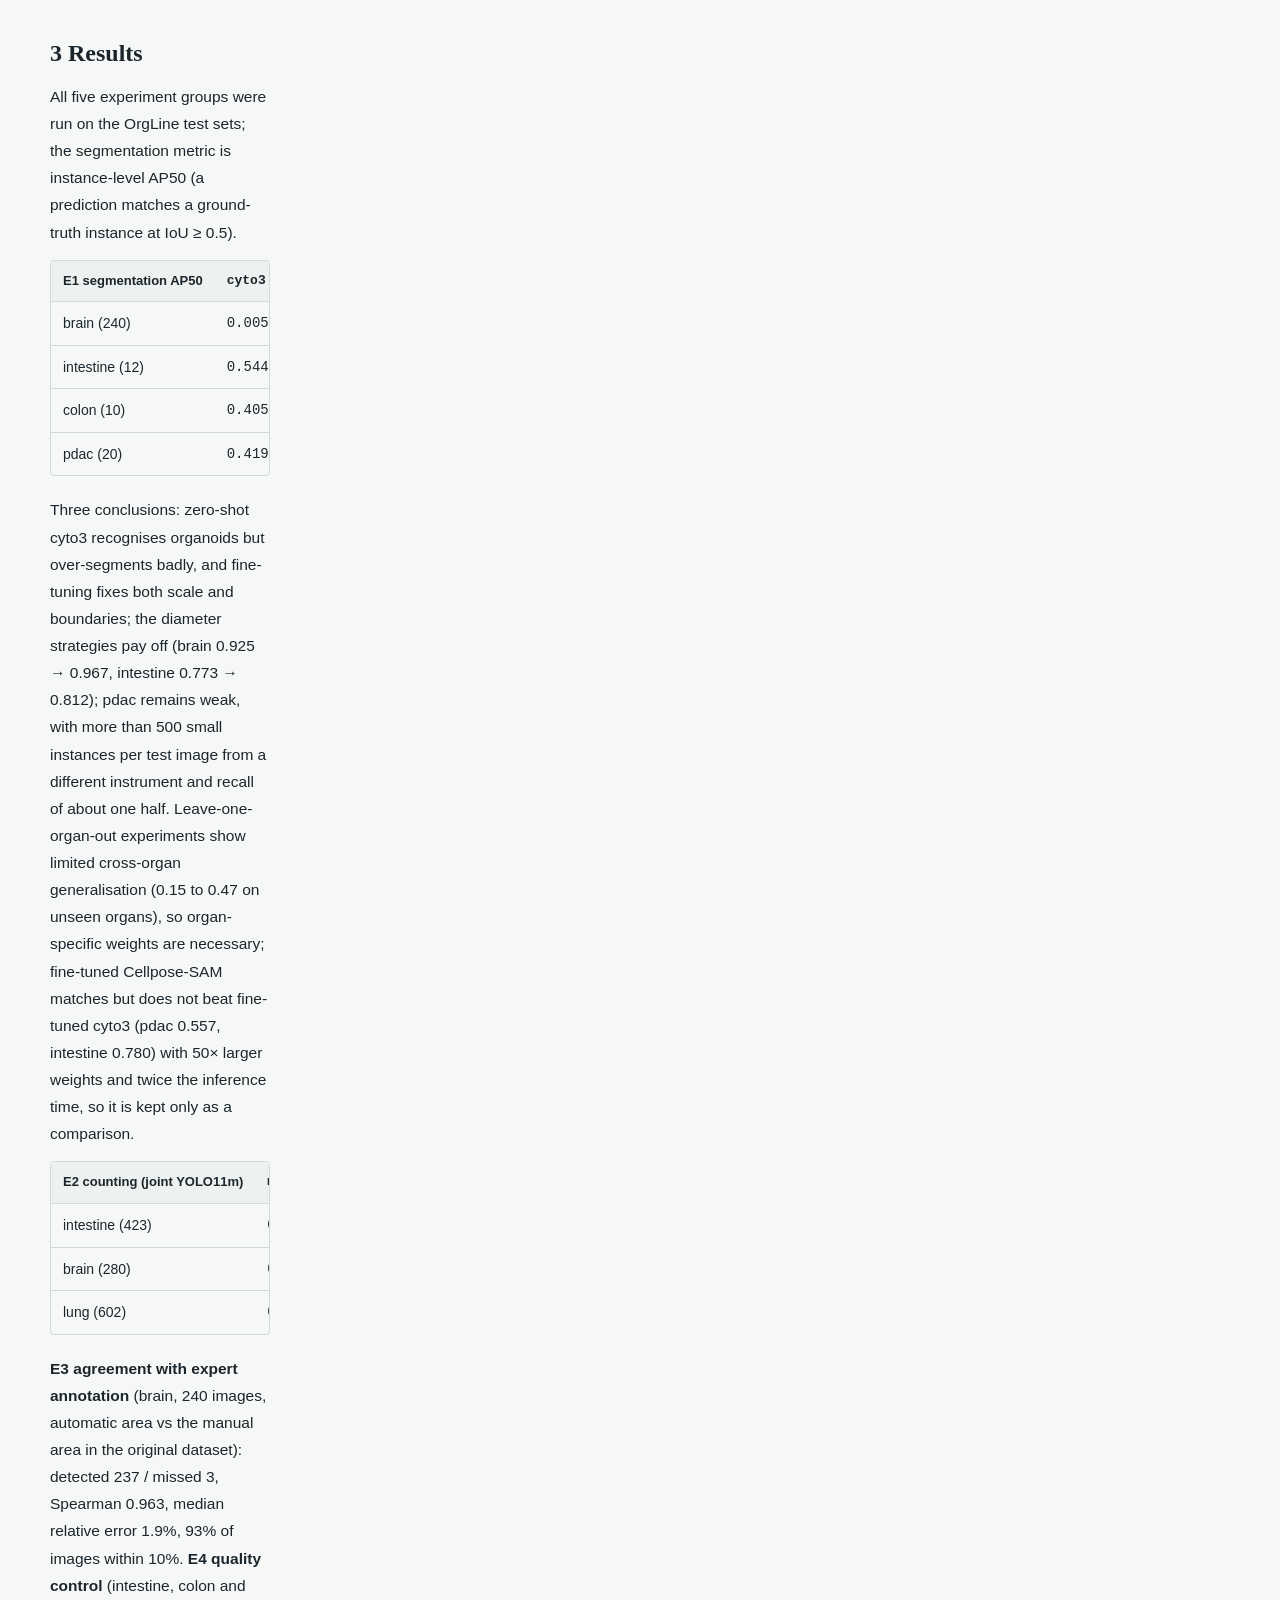
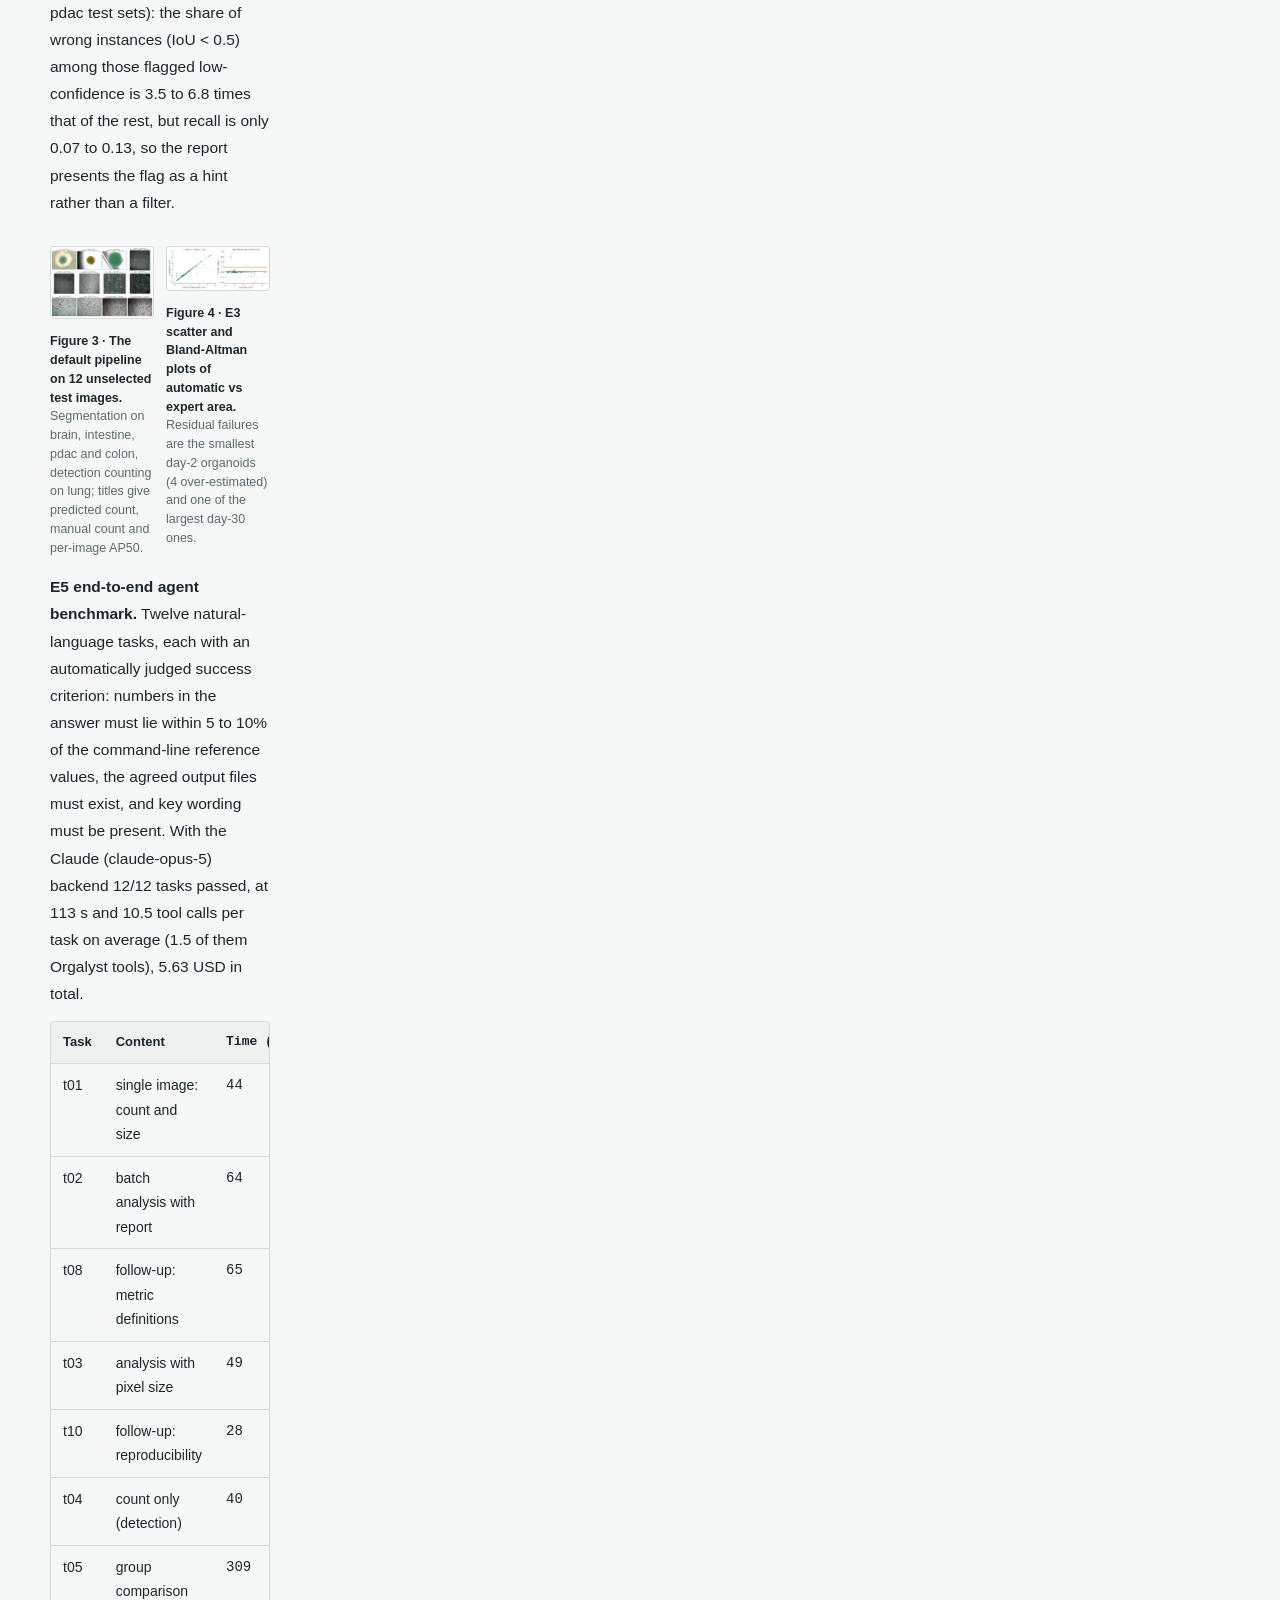
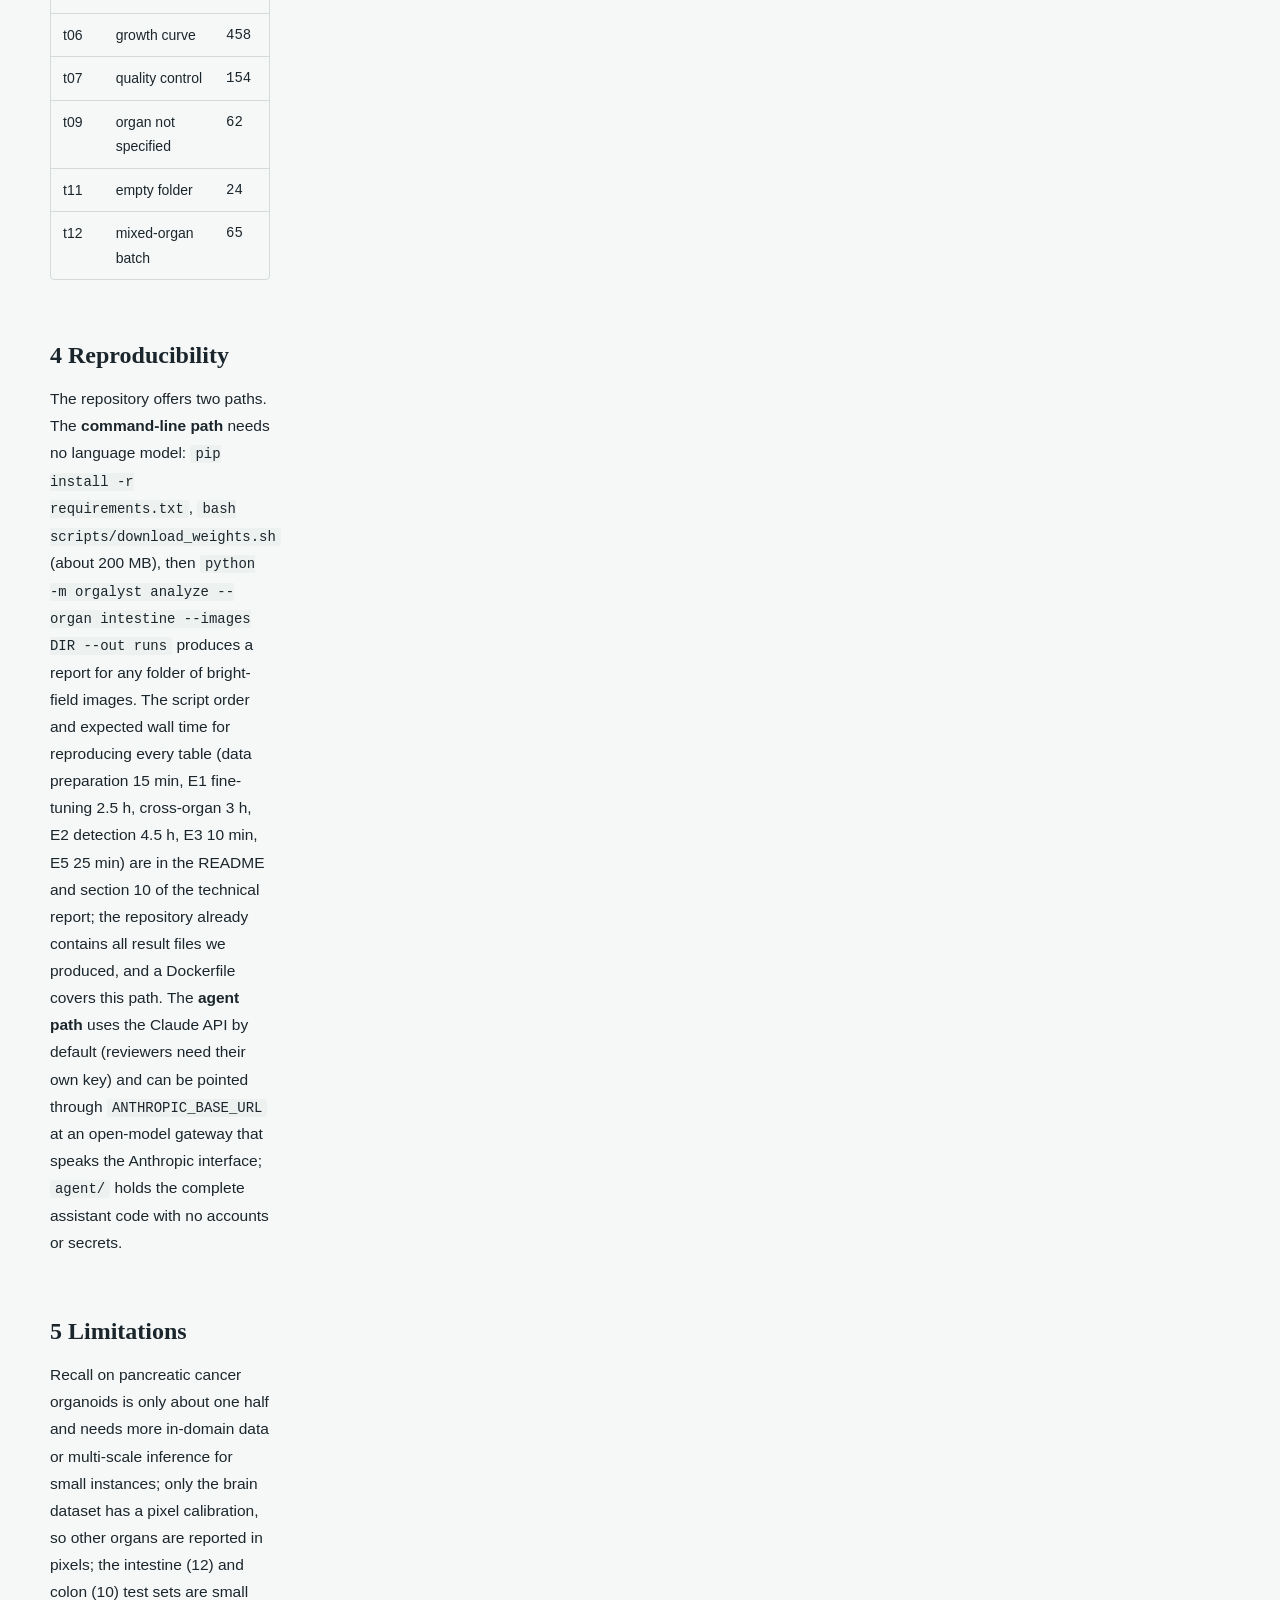
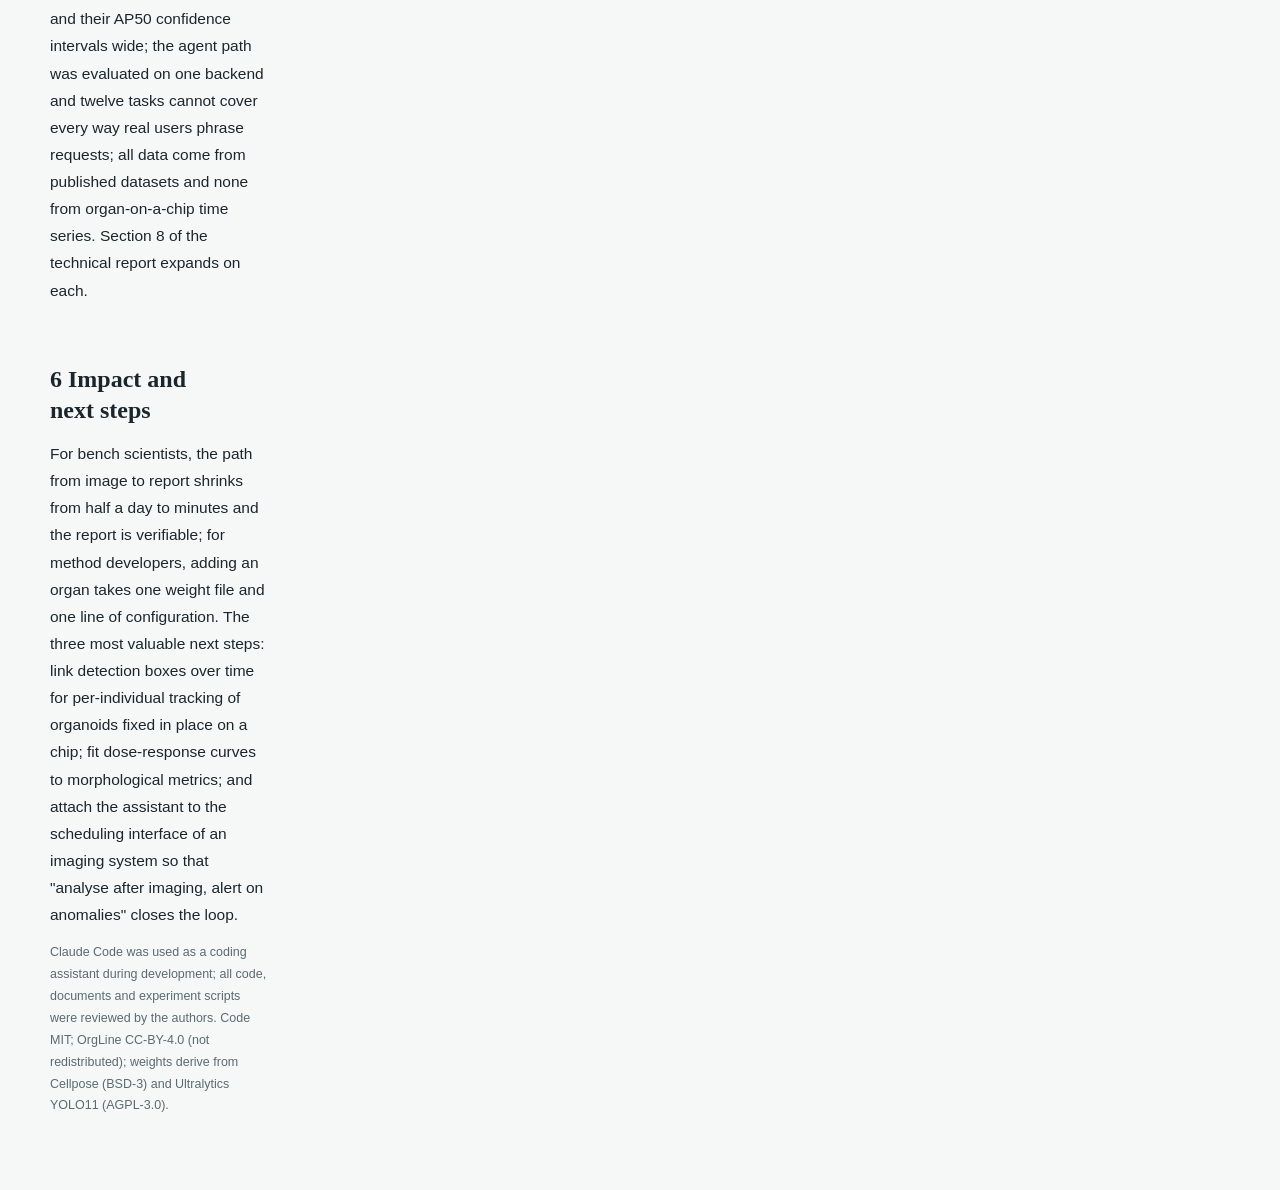
==== commit f4aa1e7f: "docs: add team member Rumei Yang" ====
--- a/docs/kaggle_writeup_en.html
+++ b/docs/kaggle_writeup_en.html
@@ -89,7 +89,7 @@
 <h1>Orgalyst: a conversational analysis system for organoid bright-field images</h1>
 <p class="sub">A bench scientist says one sentence and, minutes later, has an analysis report that can go into the lab record and still be verified three months later; every number in it can be recomputed from the command line without any large language model.</p></header>
 <div class="decl">Category: End-to-End System</div>
-<div class="links"><b>Demo video</b><span>3 min 32 s, public, no login: https://huggingface.co/XiaoyanLi/orgalyst-weights/resolve/main/demo/orgalyst_demo.mp4 (also uploaded as a Kaggle attachment)</span><b>Code</b><span>https://github.com/xiaoyanLi629/orgalyst (public, reproducible, MIT)</span><b>Technical report</b><span>PDF: https://github.com/xiaoyanLi629/orgalyst/blob/main/docs/technical_report_en.pdf (English, 18 pages of main text plus appendix) · https://github.com/xiaoyanLi629/orgalyst/blob/main/docs/technical_report.pdf (Chinese); HTML editions in the same folder</span><b>Weights</b><span>https://huggingface.co/XiaoyanLi/orgalyst-weights</span><b>Data</b><span>OrgLine (Zenodo 16355179, CC-BY-4.0); no private data, no additional annotation</span><b>Team</b><span>Orgalyst Lab: Xiaoyan Li (AI / computer vision / LLM applications, project lead); Liwen Xu and Xuzheng Fu (biology: organoid culture and morphological interpretation, responsible for requirements and review of results); Cuicui Jiang (AI: large language models, agent architecture and orchestration)</span></div>
+<div class="links"><b>Demo video</b><span>3 min 32 s, public, no login: https://huggingface.co/XiaoyanLi/orgalyst-weights/resolve/main/demo/orgalyst_demo.mp4 (also uploaded as a Kaggle attachment)</span><b>Code</b><span>https://github.com/xiaoyanLi629/orgalyst (public, reproducible, MIT)</span><b>Technical report</b><span>PDF: https://github.com/xiaoyanLi629/orgalyst/blob/main/docs/technical_report_en.pdf (English, 18 pages of main text plus appendix) · https://github.com/xiaoyanLi629/orgalyst/blob/main/docs/technical_report.pdf (Chinese); HTML editions in the same folder</span><b>Weights</b><span>https://huggingface.co/XiaoyanLi/orgalyst-weights</span><b>Data</b><span>OrgLine (Zenodo 16355179, CC-BY-4.0); no private data, no additional annotation</span><b>Team</b><span>Orgalyst Lab: Xiaoyan Li (AI / computer vision / LLM applications, project lead); Liwen Xu and Xuzheng Fu (biology: organoid culture and morphological interpretation, responsible for requirements and review of results); Cuicui Jiang (AI: large language models, agent architecture and orchestration); Rumei Yang</span></div>
 
 <h2>1 The problem</h2>
 <p>Organoids are miniature tissues grown from stem cells in a three-dimensional environment; organ-on-a-chip devices place such tissues into microfluidic hardware that mimics physiological conditions. In both cases the cheapest, least invasive and most frequent way to observe them is the bright-field microscope: take a picture every day or every few hours and see how they are growing. The analysis these pictures need is very fixed: count how many organoids are in an image, measure the size and shape of each, compare treatment groups, connect measurements of the same organoid over time into a growth curve, and write it up as a report that can go into the lab record and be checked by someone else.</p>
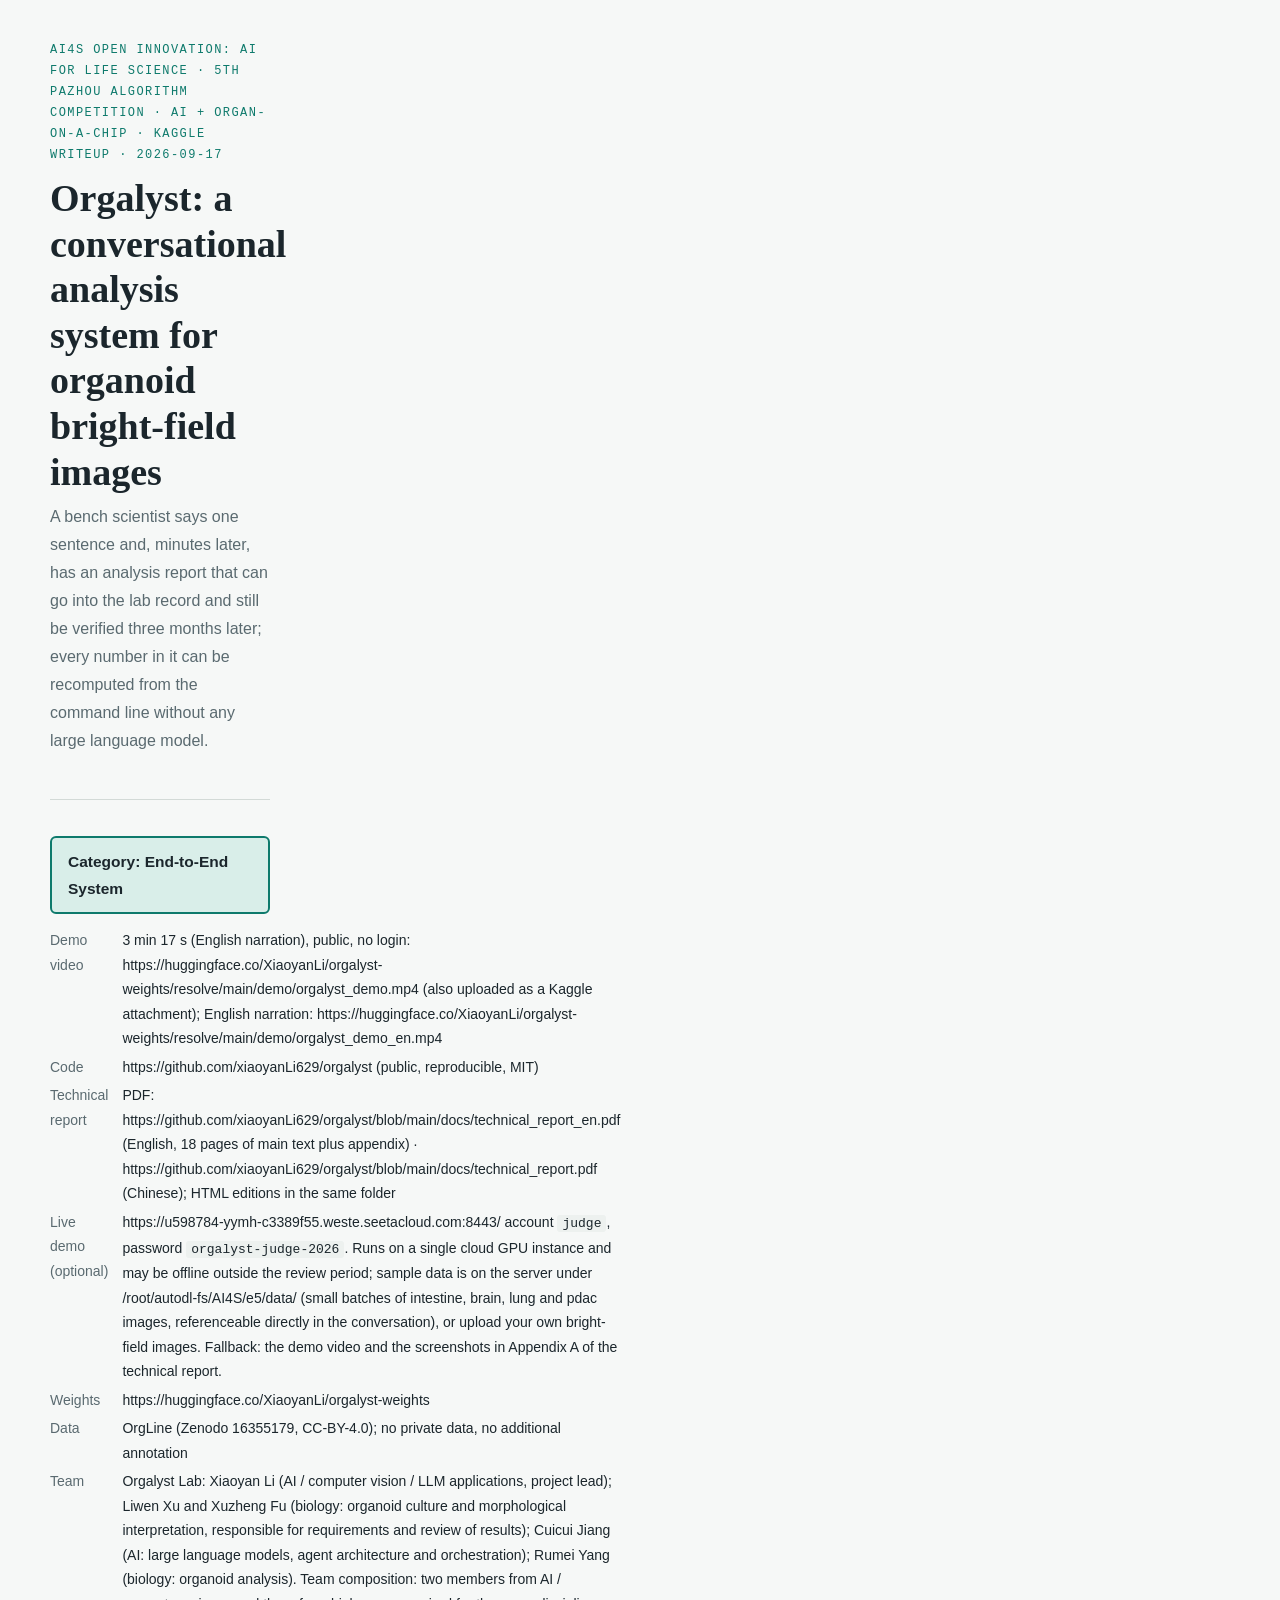
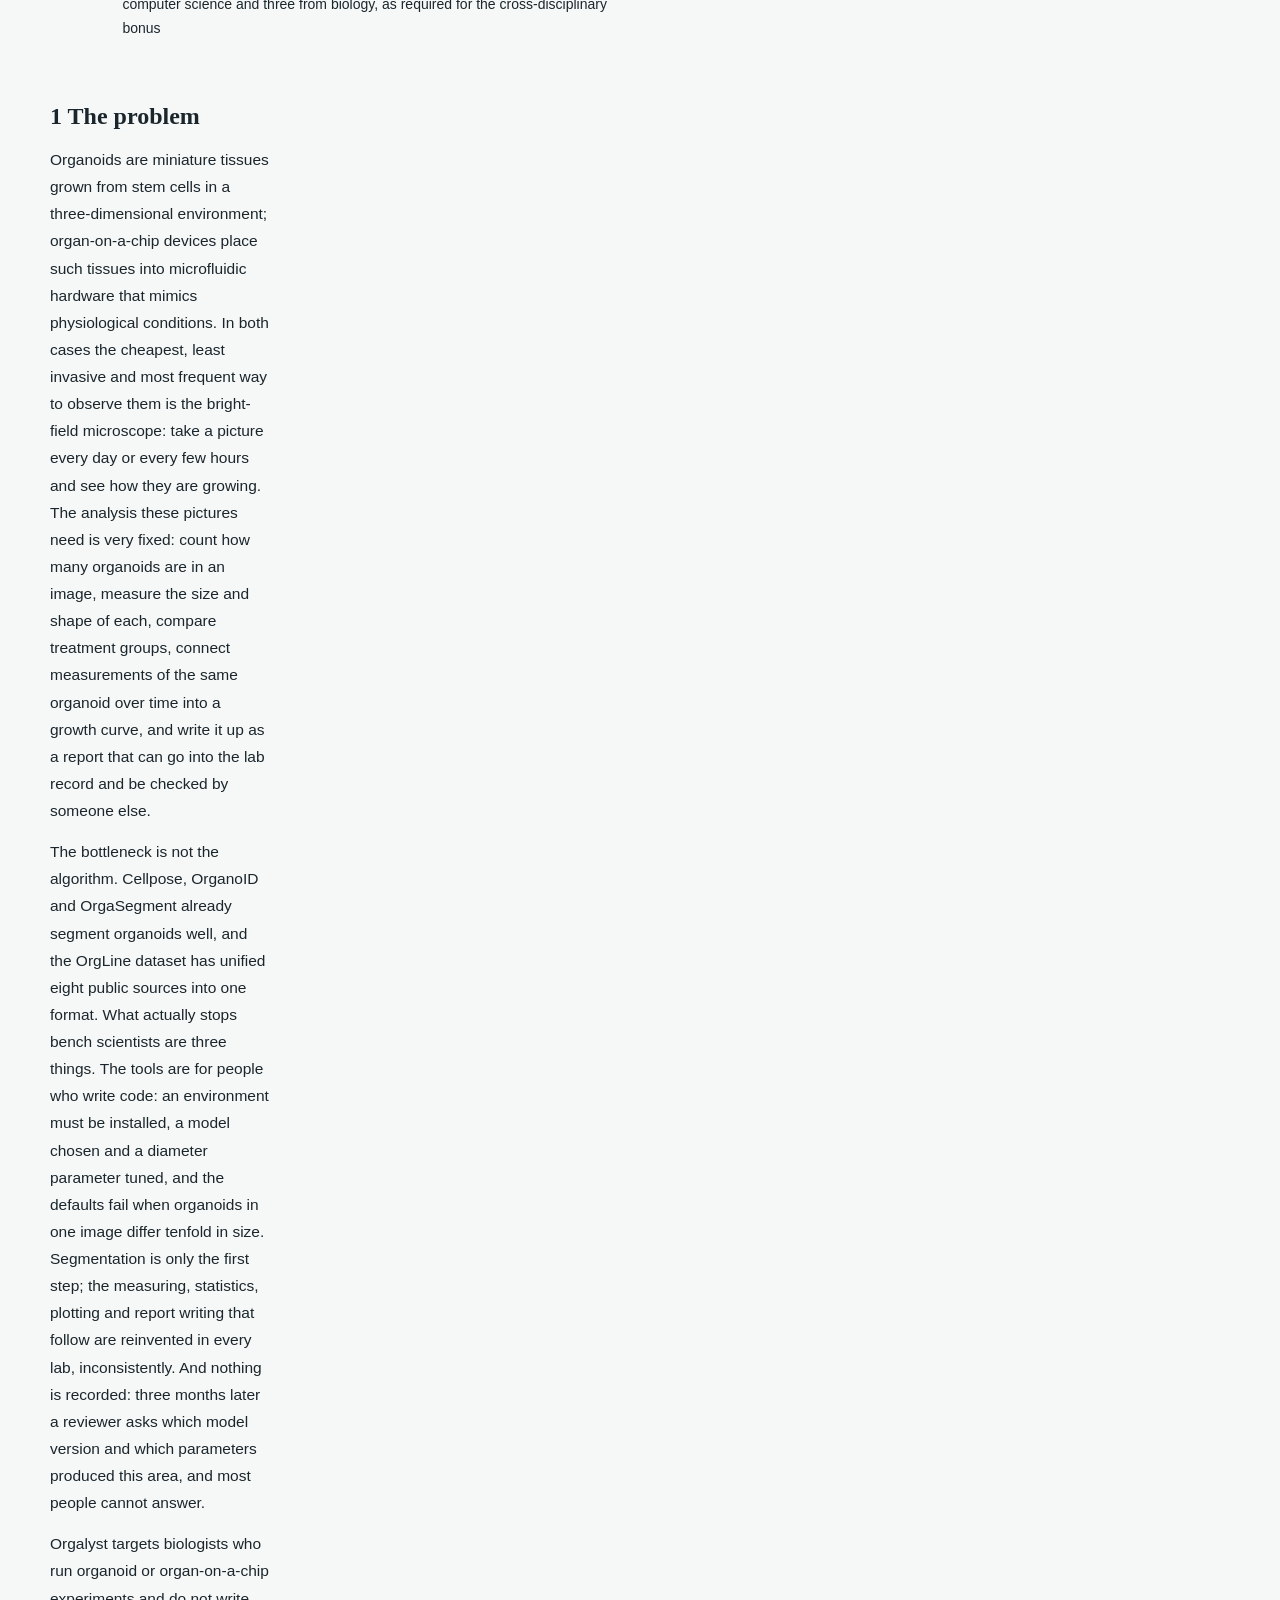
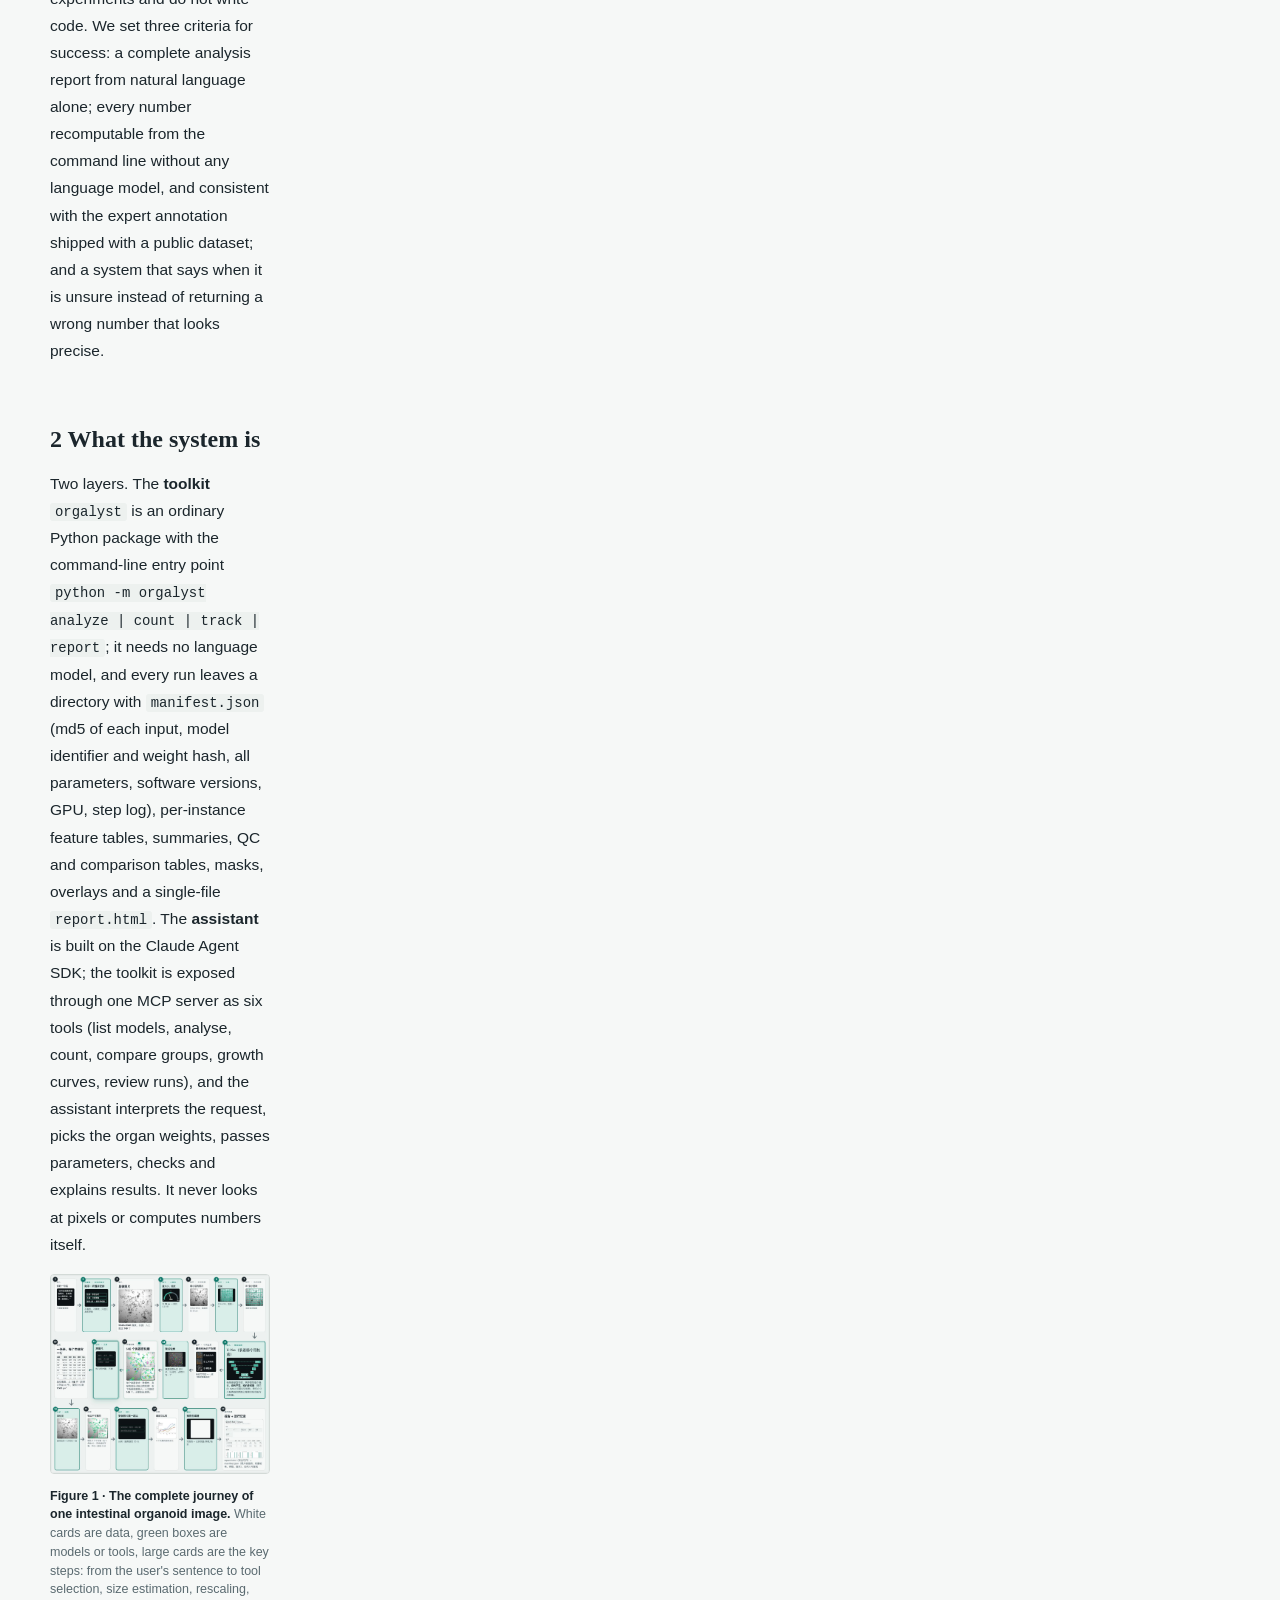
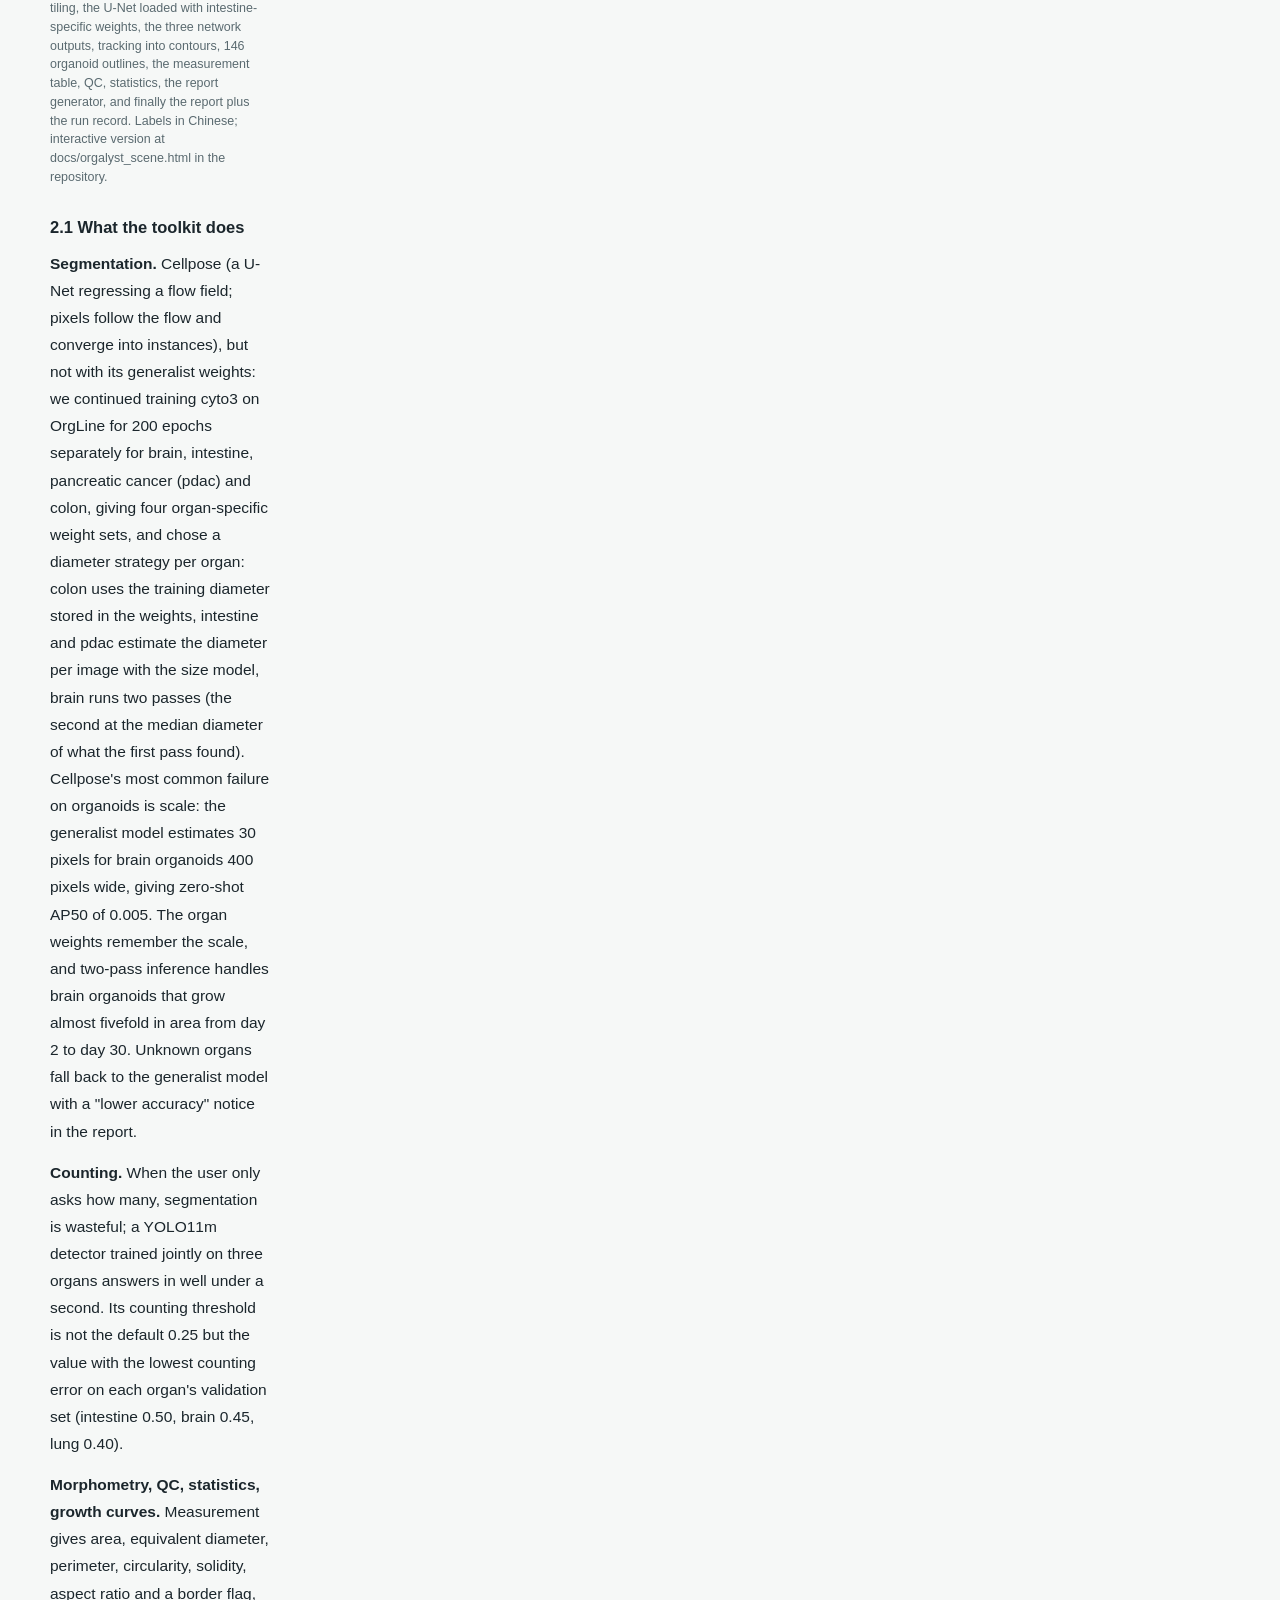
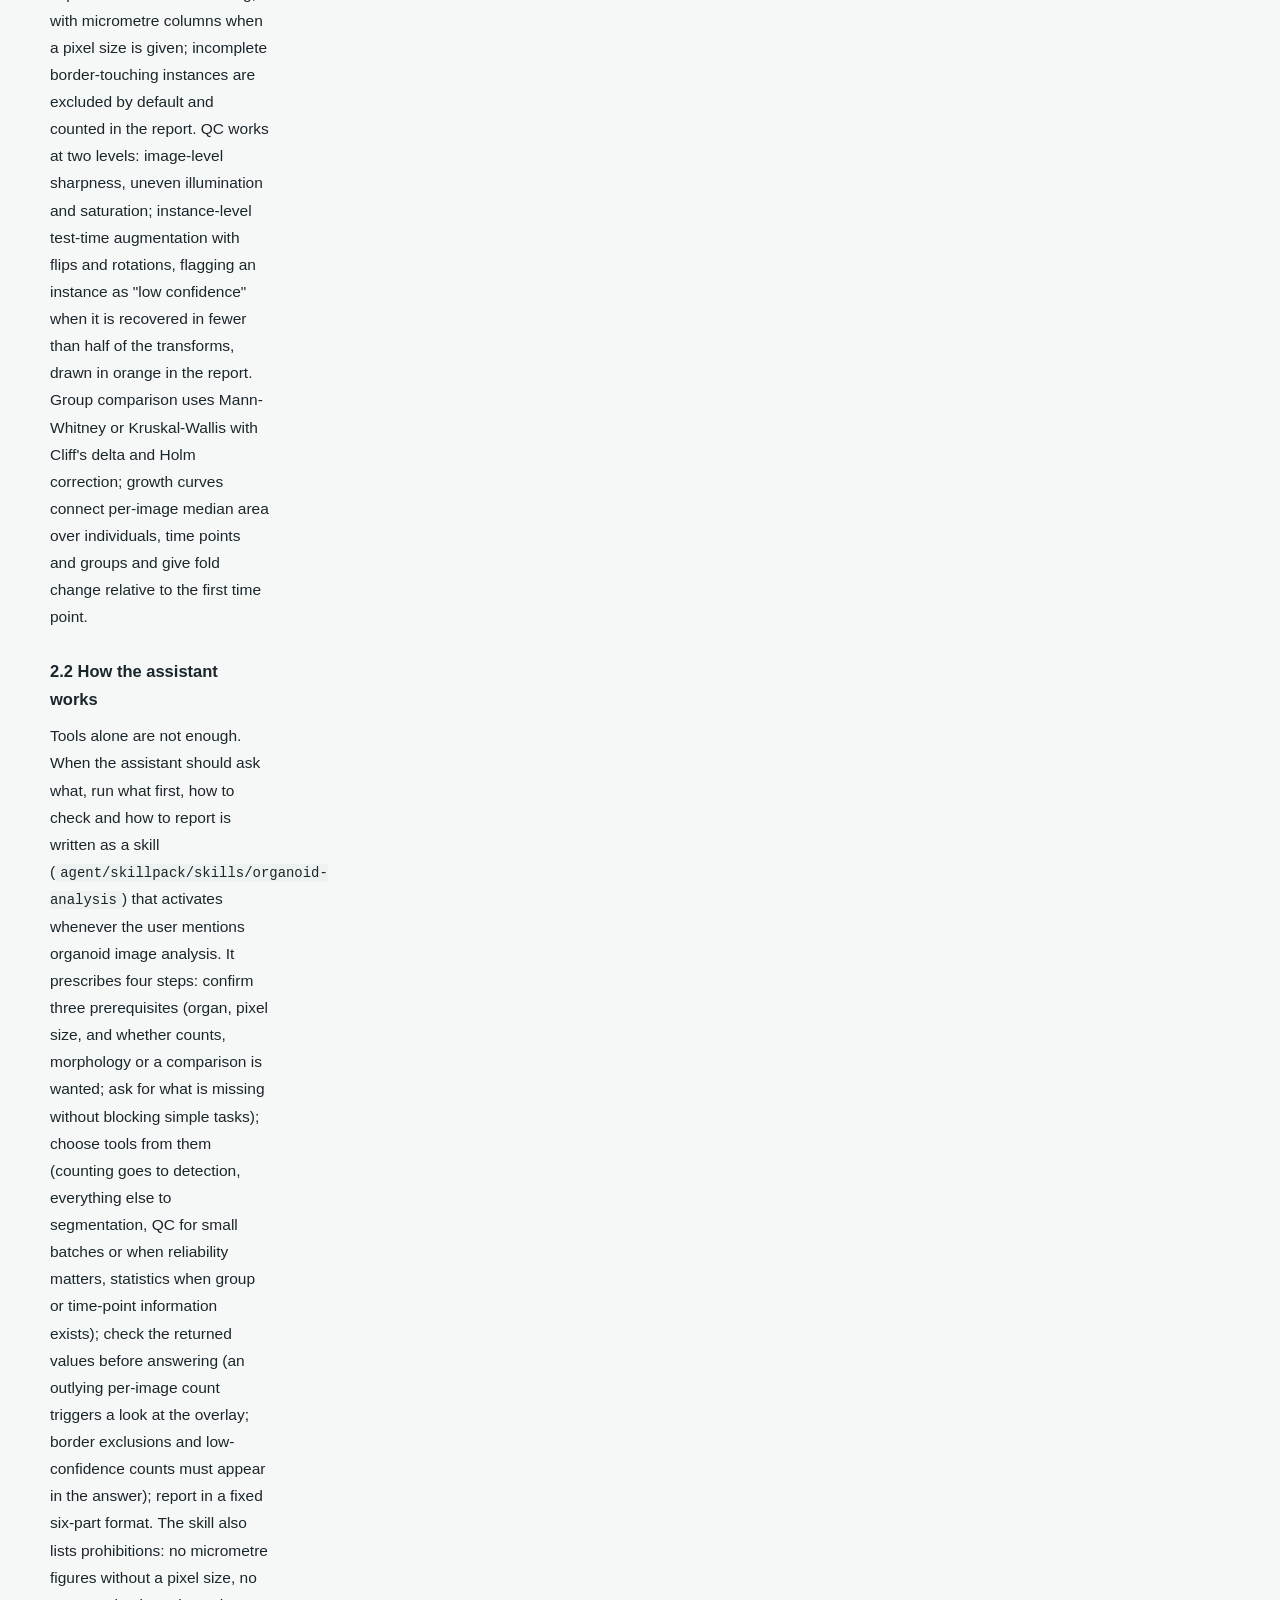
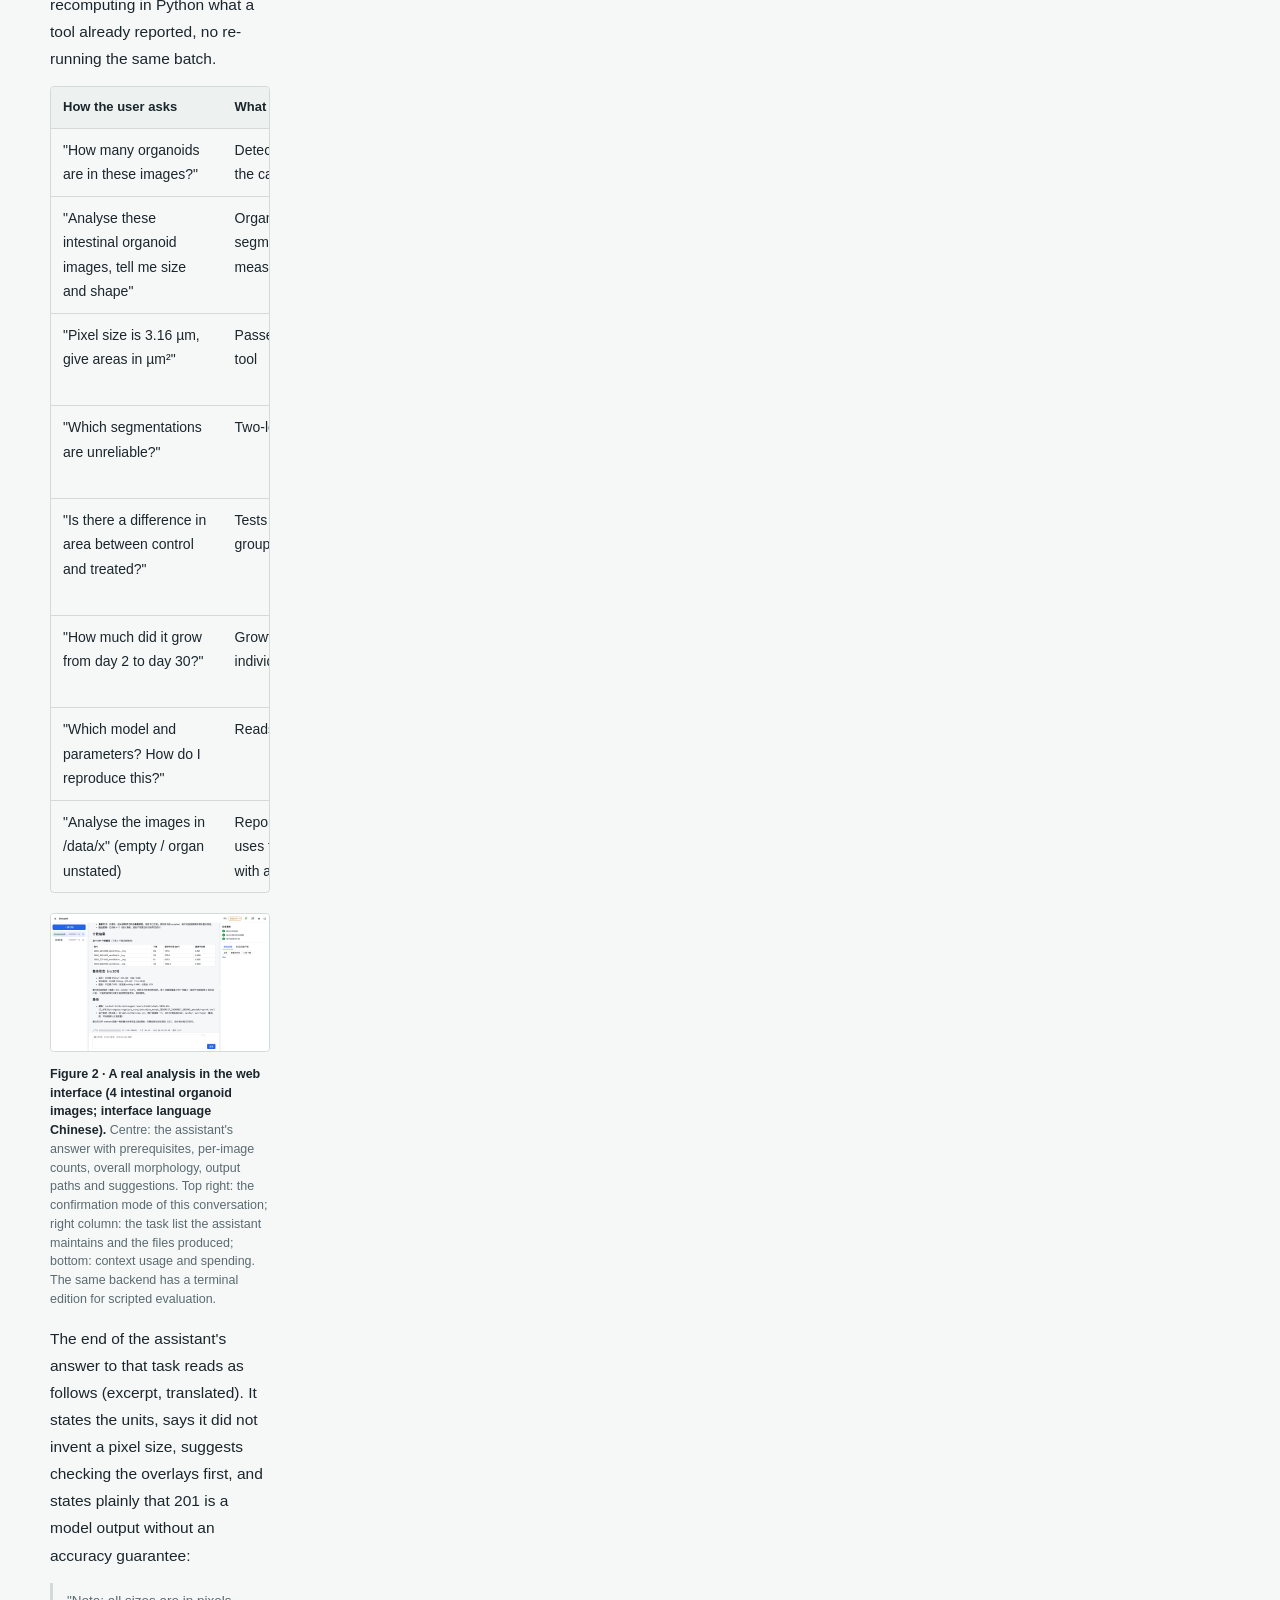
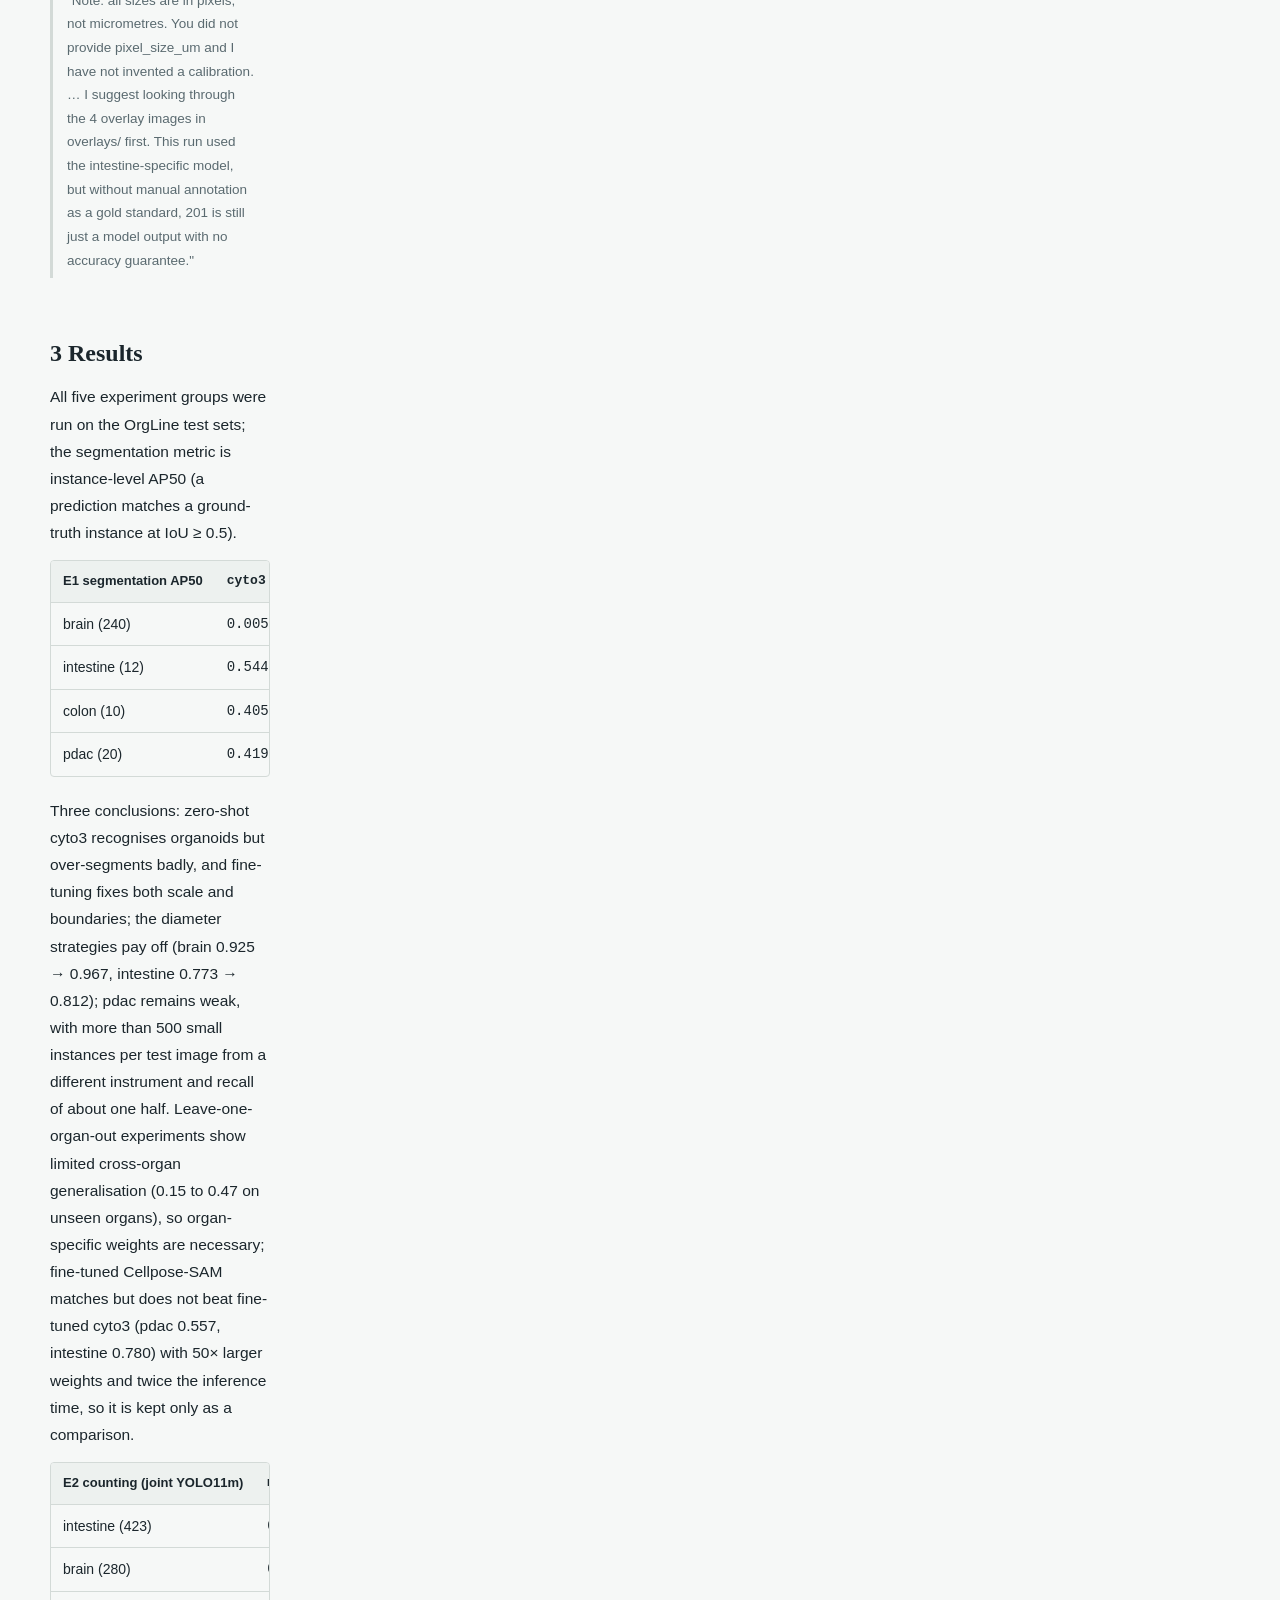
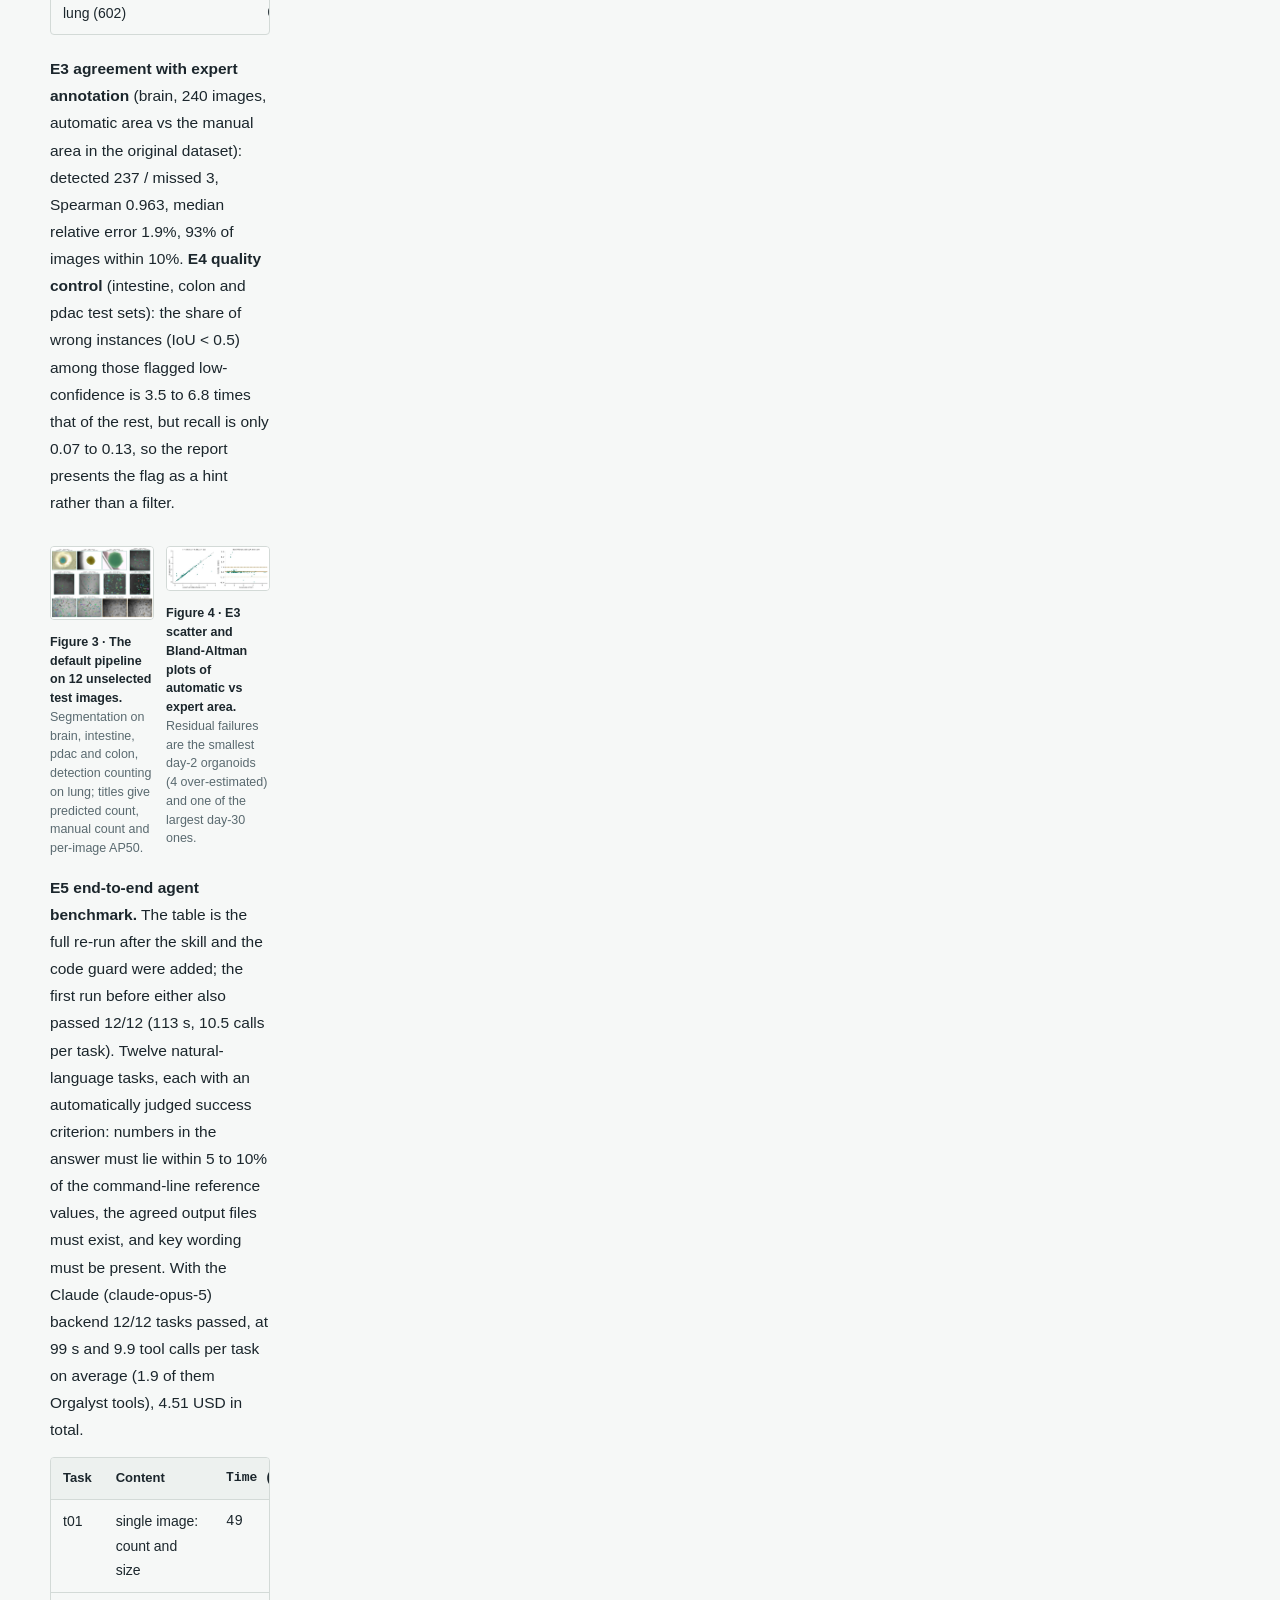
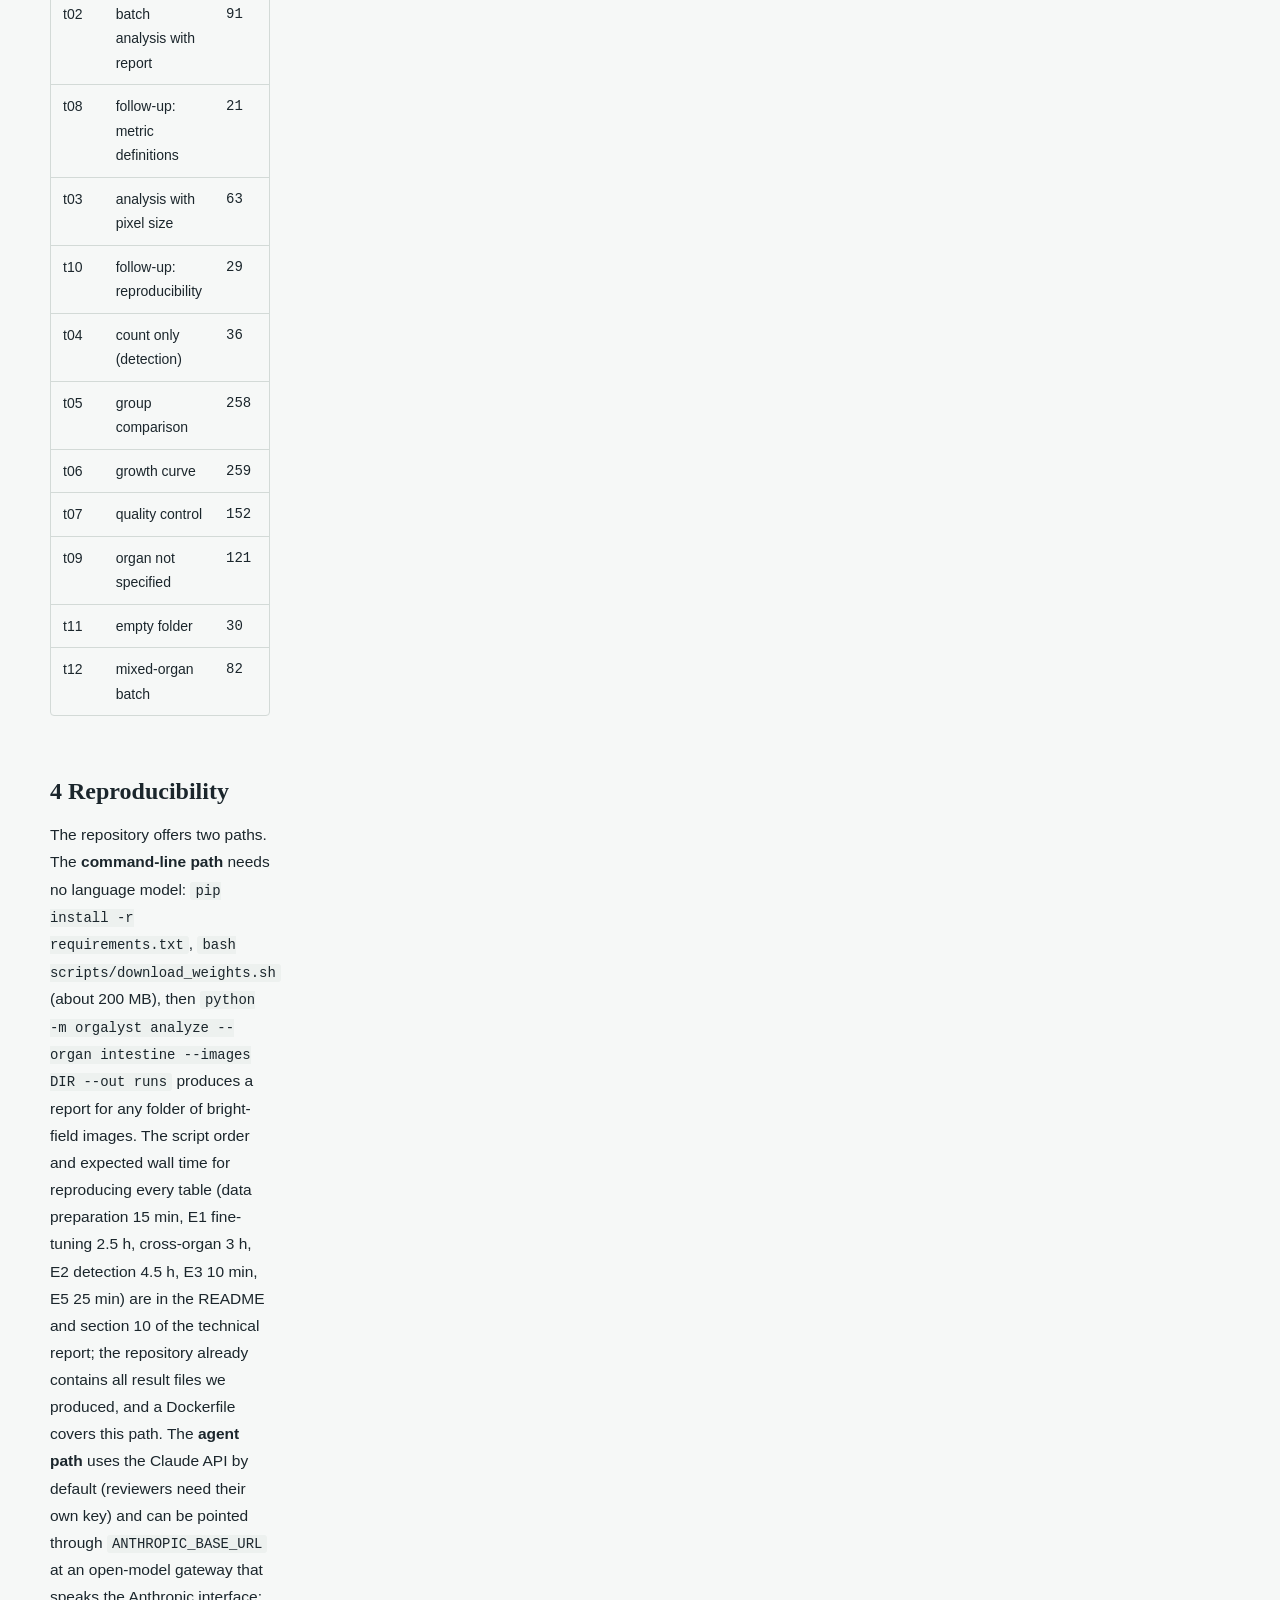
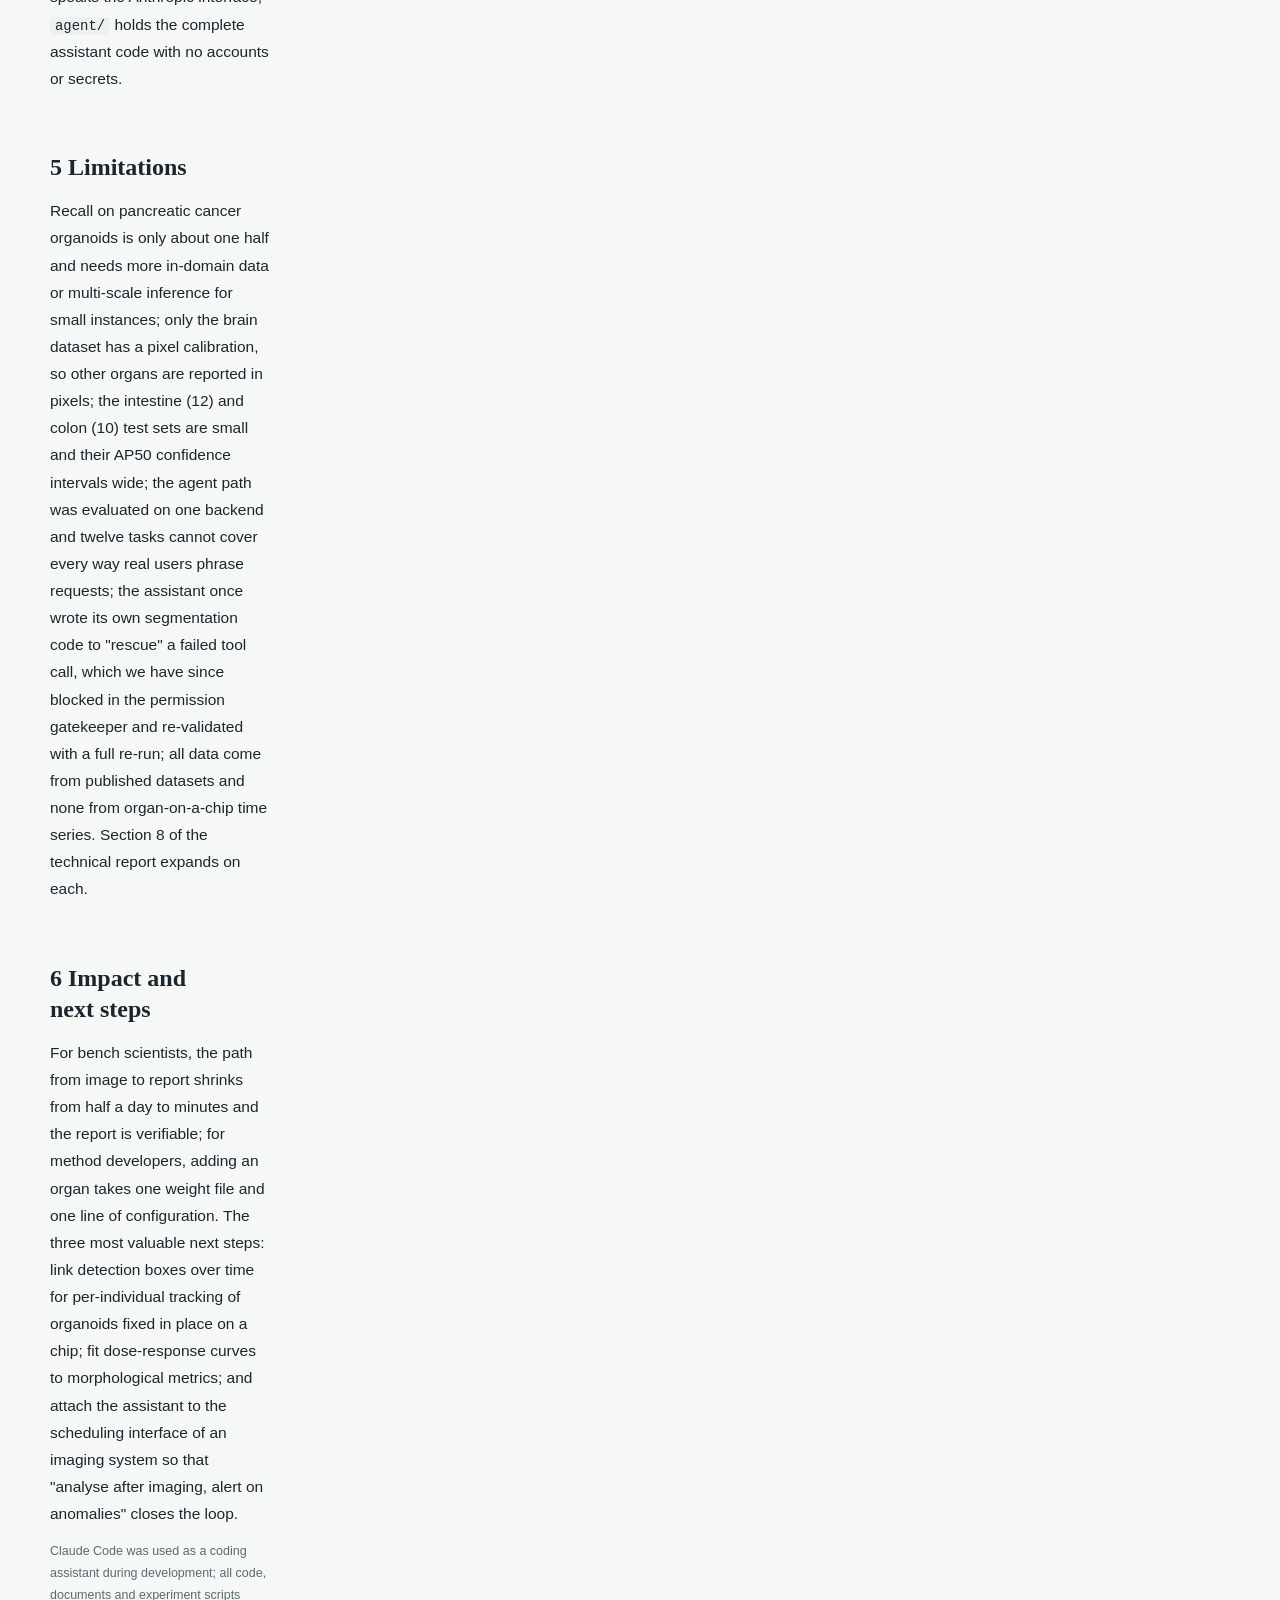
==== commit 1442f2bb: "agent: hard block on self-written segmentation code; E5 full re-run (12/12, 99 s); judge account, En" ====
--- a/docs/kaggle_writeup_en.html
+++ b/docs/kaggle_writeup_en.html
@@ -89,7 +89,7 @@
 <h1>Orgalyst: a conversational analysis system for organoid bright-field images</h1>
 <p class="sub">A bench scientist says one sentence and, minutes later, has an analysis report that can go into the lab record and still be verified three months later; every number in it can be recomputed from the command line without any large language model.</p></header>
 <div class="decl">Category: End-to-End System</div>
-<div class="links"><b>Demo video</b><span>3 min 32 s, public, no login: https://huggingface.co/XiaoyanLi/orgalyst-weights/resolve/main/demo/orgalyst_demo.mp4 (also uploaded as a Kaggle attachment)</span><b>Code</b><span>https://github.com/xiaoyanLi629/orgalyst (public, reproducible, MIT)</span><b>Technical report</b><span>PDF: https://github.com/xiaoyanLi629/orgalyst/blob/main/docs/technical_report_en.pdf (English, 18 pages of main text plus appendix) · https://github.com/xiaoyanLi629/orgalyst/blob/main/docs/technical_report.pdf (Chinese); HTML editions in the same folder</span><b>Weights</b><span>https://huggingface.co/XiaoyanLi/orgalyst-weights</span><b>Data</b><span>OrgLine (Zenodo 16355179, CC-BY-4.0); no private data, no additional annotation</span><b>Team</b><span>Orgalyst Lab: Xiaoyan Li (AI / computer vision / LLM applications, project lead); Liwen Xu and Xuzheng Fu (biology: organoid culture and morphological interpretation, responsible for requirements and review of results); Cuicui Jiang (AI: large language models, agent architecture and orchestration); Rumei Yang</span></div>
+<div class="links"><b>Demo video</b><span>3 min 17 s (English narration), public, no login: https://huggingface.co/XiaoyanLi/orgalyst-weights/resolve/main/demo/orgalyst_demo.mp4 (also uploaded as a Kaggle attachment); English narration: https://huggingface.co/XiaoyanLi/orgalyst-weights/resolve/main/demo/orgalyst_demo_en.mp4</span><b>Code</b><span>https://github.com/xiaoyanLi629/orgalyst (public, reproducible, MIT)</span><b>Technical report</b><span>PDF: https://github.com/xiaoyanLi629/orgalyst/blob/main/docs/technical_report_en.pdf (English, 18 pages of main text plus appendix) · https://github.com/xiaoyanLi629/orgalyst/blob/main/docs/technical_report.pdf (Chinese); HTML editions in the same folder</span><b>Live demo (optional)</b><span>https://u598784-yymh-c3389f55.weste.seetacloud.com:8443/ account <code>judge</code>, password <code>orgalyst-judge-2026</code>. Runs on a single cloud GPU instance and may be offline outside the review period; sample data is on the server under /root/autodl-fs/AI4S/e5/data/ (small batches of intestine, brain, lung and pdac images, referenceable directly in the conversation), or upload your own bright-field images. Fallback: the demo video and the screenshots in Appendix A of the technical report.</span><b>Weights</b><span>https://huggingface.co/XiaoyanLi/orgalyst-weights</span><b>Data</b><span>OrgLine (Zenodo 16355179, CC-BY-4.0); no private data, no additional annotation</span><b>Team</b><span>Orgalyst Lab: Xiaoyan Li (AI / computer vision / LLM applications, project lead); Liwen Xu and Xuzheng Fu (biology: organoid culture and morphological interpretation, responsible for requirements and review of results); Cuicui Jiang (AI: large language models, agent architecture and orchestration); Rumei Yang (biology: organoid analysis). Team composition: two members from AI / computer science and three from biology, as required for the cross-disciplinary bonus</span></div>
 
 <h2>1 The problem</h2>
 <p>Organoids are miniature tissues grown from stem cells in a three-dimensional environment; organ-on-a-chip devices place such tissues into microfluidic hardware that mimics physiological conditions. In both cases the cheapest, least invasive and most frequent way to observe them is the bright-field microscope: take a picture every day or every few hours and see how they are growing. The analysis these pictures need is very fixed: count how many organoids are in an image, measure the size and shape of each, compare treatment groups, connect measurements of the same organoid over time into a growth curve, and write it up as a report that can go into the lab record and be checked by someone else.</p>
@@ -126,14 +126,14 @@
 <div class="tw"><table><tr><th>E2 counting (joint YOLO11m)</th><th class="n">mAP50</th><th class="n">Calibrated threshold</th><th class="n">Count MAPE (0.25 → calibrated)</th><th class="n">Median relative error</th></tr><tr><td>intestine (423)</td><td class='n'>0.948</td><td class='n'>0.5</td><td class='n'>0.262 → 0.207</td><td class='n'>0.13</td></tr><tr><td>brain (280)</td><td class='n'>0.995</td><td class='n'>0.45</td><td class='n'>0.018 → 0.004</td><td class='n'>0.00</td></tr><tr><td>lung (602)</td><td class='n'>0.936</td><td class='n'>0.4</td><td class='n'>0.235 → 0.168</td><td class='n'>0.11</td></tr></table></div>
 <p><b>E3 agreement with expert annotation</b> (brain, 240 images, automatic area vs the manual area in the original dataset): detected 237 / missed 3, Spearman 0.963, median relative error 1.9%, 93% of images within 10%. <b>E4 quality control</b> (intestine, colon and pdac test sets): the share of wrong instances (IoU < 0.5) among those flagged low-confidence is 3.5 to 6.8 times that of the rest, but recall is only 0.07 to 0.13, so the report presents the flag as a hint rather than a filter.</p>
 <div class="two"><figure><img src="[data-uri]